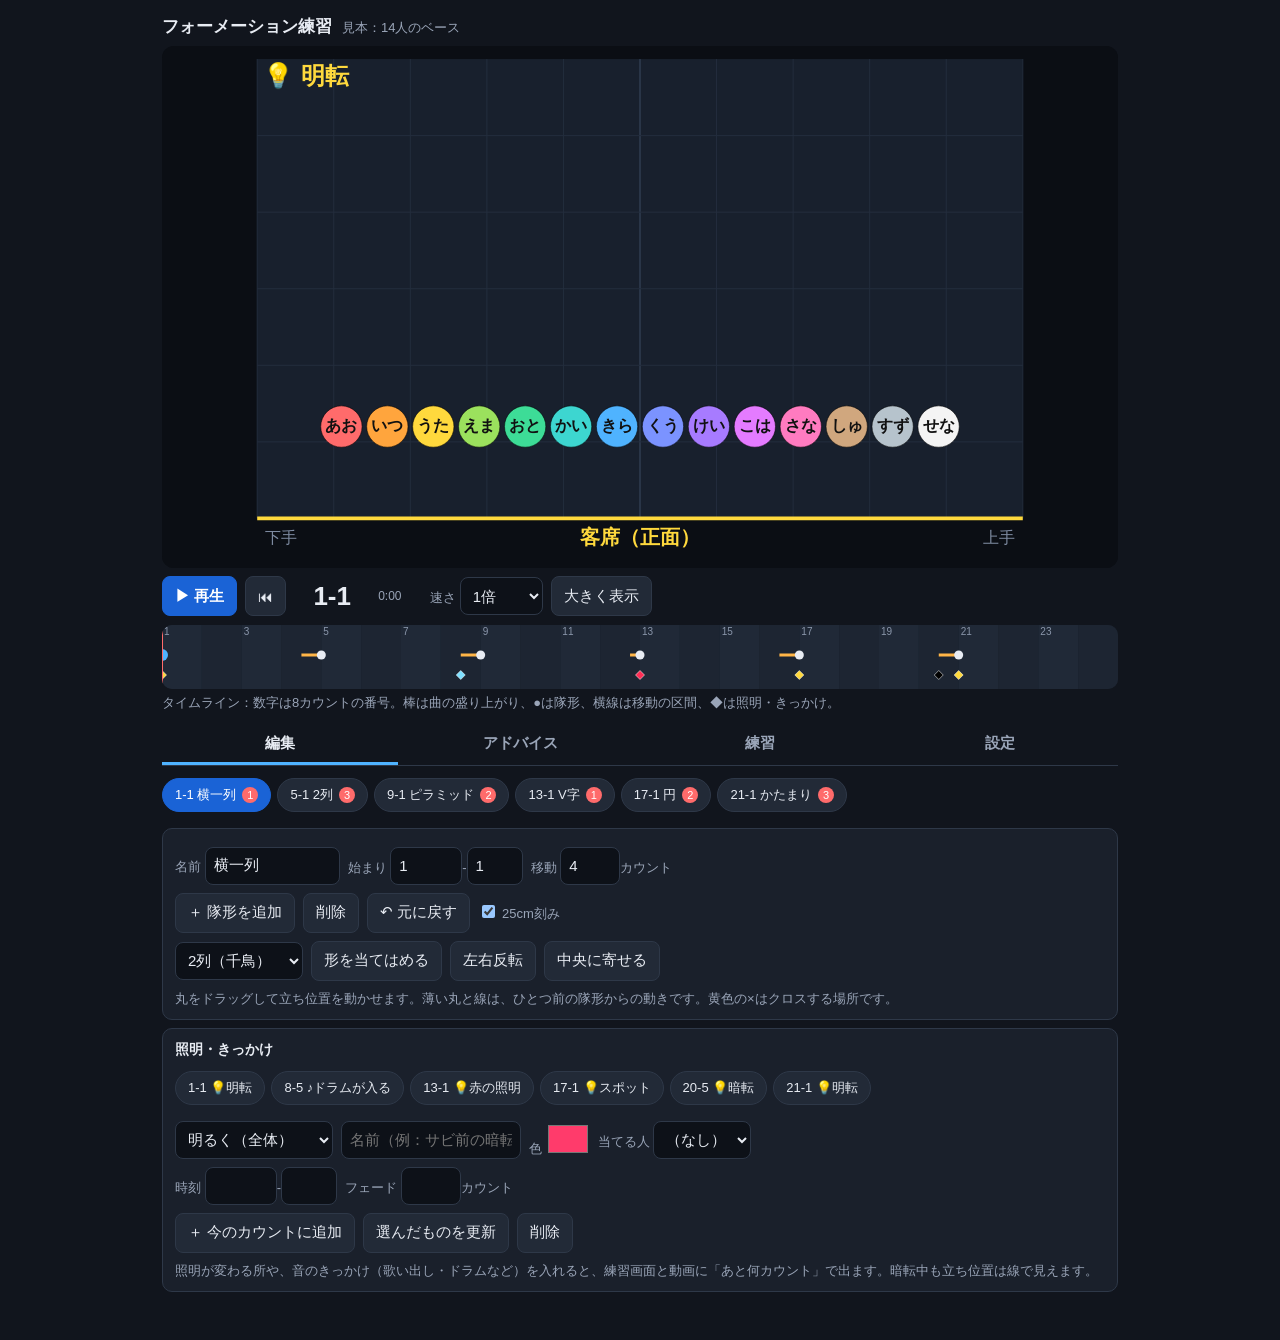
==== index.html @ 8e855a18 "フォーメーション練習アプリを公開用に追加（ホーム画面アプリ対応） Co-Authored-By: Claude Opus 5.5 <noreply@anthropic.com> Claude-Sess" ====
<!DOCTYPE html>
<html lang="ja">
<head>
<meta charset="utf-8">
<meta name="viewport" content="width=device-width, initial-scale=1, viewport-fit=cover">
<meta http-equiv="Content-Security-Policy" content="default-src 'none'; script-src 'self' 'unsafe-inline'; style-src 'unsafe-inline'; img-src 'self' data: blob:; media-src blob:; manifest-src 'self'; worker-src 'self'; connect-src 'self'; base-uri 'none'; form-action 'none'">
<meta name="theme-color" content="#11151d">
<title>フォーメーション練習</title>
<link rel="manifest" href="manifest.webmanifest">
<link rel="apple-touch-icon" href="icon-180.png">
<link rel="icon" href="icon-192.png">
<meta name="apple-mobile-web-app-capable" content="yes">
<meta name="mobile-web-app-capable" content="yes">
<meta name="apple-mobile-web-app-title" content="立ち位置">
<meta name="apple-mobile-web-app-status-bar-style" content="black-translucent">
<style>
:root{
  --bg:#11151d;--panel:#1a202b;--panel2:#222a37;--line:#2e3848;--text:#e8ecf3;--muted:#9aa5b8;
  --accent:#4fb3ff;--accent2:#1a63d6;--red:#ff6b6b;--amber:#ffb547;--green:#3ddc97;
  color-scheme:dark;
}
*{box-sizing:border-box}
html,body{margin:0;background:var(--bg);color:var(--text);font-family:-apple-system,BlinkMacSystemFont,"Hiragino Sans","Yu Gothic",sans-serif;line-height:1.55;-webkit-text-size-adjust:100%}
body{padding-bottom:env(safe-area-inset-bottom)}
main{max-width:980px;margin:0 auto;padding:calc(8px + env(safe-area-inset-top)) max(12px, env(safe-area-inset-right)) 40px max(12px, env(safe-area-inset-left))}
header{display:flex;align-items:baseline;gap:10px;padding:6px 0}
header h1{font-size:17px;margin:0}
header #hdrTitle{color:var(--muted);font-size:13px;overflow:hidden;text-overflow:ellipsis;white-space:nowrap}
button,select,input{font-family:inherit;font-size:15px}
button{background:var(--panel2);color:var(--text);border:1px solid var(--line);border-radius:8px;padding:8px 12px;min-height:40px;cursor:pointer}
button:active{transform:translateY(1px)}
button.primary{background:var(--accent2);border-color:var(--accent2);color:#fff;font-weight:700}
button.small{min-height:32px;padding:4px 10px;font-size:13px}
button:disabled{opacity:.45}
select,input[type=text],input[type=number],textarea{background:#0d1118;color:var(--text);border:1px solid var(--line);border-radius:8px;padding:7px 8px;min-height:38px}
input[type=number]{width:72px}
textarea{width:100%;min-height:90px;font-size:13px}
label{font-size:13px;color:var(--muted)}
#stageWrap{position:relative;background:#0b0e14;border-radius:12px;overflow:hidden;touch-action:none}
#stage{display:block;width:100%}
#meInfo{background:var(--panel);border-top:1px solid var(--line);padding:6px 10px;font-size:14px;display:none}
body.proj #meInfo{position:absolute;left:12px;top:10px;max-width:60vw;background:rgba(10,14,20,.86);border:1px solid var(--line);border-radius:10px;font-size:min(3vh,22px)}
#countBig{position:absolute;right:12px;top:6px;font-size:22px;font-weight:800;font-variant-numeric:tabular-nums;color:#fff;text-shadow:0 1px 4px #000;pointer-events:none}
#projExit{position:absolute;right:10px;bottom:10px;display:none;z-index:3}
#projPlay{position:absolute;left:10px;bottom:10px;display:none;z-index:3}
body.proj main>*:not(#stageWrap){display:none}
body.proj main{max-width:none;padding:0}
body.proj #stageWrap{position:fixed;inset:0;border-radius:0}
body.proj #stage{width:100vw;height:100vh}
body.proj #countBig{font-size:min(12vh,90px);right:3vw;top:1vh}
body.proj #projExit,body.proj #projPlay{display:block}
#transport{display:flex;align-items:center;gap:8px;margin:8px 0;flex-wrap:wrap}
#countDisp{font-size:26px;font-weight:800;min-width:76px;text-align:center;font-variant-numeric:tabular-nums}
#timeDisp{color:var(--muted);font-size:12px;min-width:44px}
#timeline{display:block;width:100%;height:64px;background:var(--panel);border-radius:10px;touch-action:none;cursor:pointer}
nav#tabs{display:flex;gap:4px;margin:12px 0 8px;border-bottom:1px solid var(--line)}
nav#tabs button{border:none;border-bottom:3px solid transparent;border-radius:0;background:none;color:var(--muted);flex:1;font-weight:700}
nav#tabs button.on{color:var(--text);border-bottom-color:var(--accent)}
section.tab{display:none}
section.tab.on{display:block}
.row{display:flex;gap:8px;align-items:center;flex-wrap:wrap;margin:8px 0}
.card{background:var(--panel);border:1px solid var(--line);border-radius:10px;padding:10px 12px;margin:8px 0}
.card h3{margin:0 0 6px;font-size:14px}
.muted{color:var(--muted);font-size:13px}
.chips{display:flex;gap:6px;overflow-x:auto;padding:4px 0 8px;scrollbar-width:thin}
.chip{flex:0 0 auto;background:var(--panel2);border:1px solid var(--line);border-radius:999px;padding:6px 12px;font-size:13px;min-height:34px;white-space:nowrap}
.chip.on{background:var(--accent2);border-color:var(--accent2);color:#fff}
.chip .bad{display:inline-block;min-width:16px;height:16px;line-height:16px;border-radius:8px;background:var(--red);color:#fff;font-size:11px;text-align:center;margin-left:6px;padding:0 4px}
.adv{display:flex;gap:10px;align-items:flex-start;background:var(--panel);border:1px solid var(--line);border-left:4px solid var(--muted);border-radius:8px;padding:8px 10px;margin:6px 0}
.adv.l0{border-left-color:var(--red)}.adv.l1{border-left-color:var(--amber)}.adv.l2{border-left-color:#6b7890}
.adv .tag{font-size:11px;font-weight:700;border-radius:4px;padding:1px 6px;white-space:nowrap}
.adv.l0 .tag{background:var(--red);color:#fff}.adv.l1 .tag{background:var(--amber);color:#1a1200}.adv.l2 .tag{background:#3a4456;color:#dde}
.adv .body{flex:1;font-size:14px}
.adv .where{color:var(--accent);font-size:12px;cursor:pointer;text-decoration:underline}
.summary{display:flex;gap:10px;flex-wrap:wrap;font-size:14px}
.summary b{font-size:18px}
.dlist{display:grid;grid-template-columns:repeat(auto-fill,minmax(150px,1fr));gap:6px}
.drow{display:flex;align-items:center;gap:6px}
.drow .sw{width:18px;height:18px;border-radius:50%;flex:0 0 auto;border:1px solid #0006}
.drow input{flex:1;min-width:0}
#toast{position:fixed;left:50%;bottom:24px;transform:translateX(-50%);background:#000c;color:#fff;padding:10px 16px;border-radius:10px;font-size:14px;opacity:0;transition:opacity .25s;pointer-events:none;z-index:20;max-width:90vw}
#toast.on{opacity:1}
#askBox{position:fixed;left:50%;bottom:24px;transform:translateX(-50%);background:var(--panel2);border:1px solid var(--accent);color:var(--text);padding:12px 14px;border-radius:12px;font-size:14px;z-index:30;width:min(92vw,420px);box-shadow:0 6px 24px #0008}
[hidden]{display:none!important}
details summary{cursor:pointer;color:var(--muted);font-size:13px}
.kv{display:grid;grid-template-columns:auto 1fr;gap:4px 10px;font-size:13px}
</style>
</head>
<body>
<main>
<header><h1>フォーメーション練習</h1><span id="hdrTitle"></span></header>

<div id="stageWrap">
  <canvas id="stage" aria-label="ステージ図"></canvas>
  <div id="countBig"></div>
  <div id="meInfo"></div>
  <button id="projPlay" class="primary">▶</button>
  <button id="projExit">閉じる</button>
</div>

<div id="transport">
  <button id="btnPlay" class="primary" style="min-width:64px">▶ 再生</button>
  <button id="btnBack" title="選んだ隊形の少し前へ">⏮</button>
  <div id="countDisp">1-1</div>
  <div id="timeDisp"></div>
  <label>速さ <select id="rate"><option value="0.5">0.5倍</option><option value="0.75">0.75倍</option><option value="1" selected>1倍</option></select></label>
  <button id="btnProj">大きく表示</button>
</div>
<canvas id="timeline" aria-label="タイムライン"></canvas>
<div class="muted" style="margin-top:4px">タイムライン：数字は8カウントの番号。棒は曲の盛り上がり、●は隊形、横線は移動の区間、◆は照明・きっかけ。</div>

<nav id="tabs">
  <button data-tab="edit" class="on">編集</button>
  <button data-tab="advice">アドバイス</button>
  <button data-tab="practice">練習</button>
  <button data-tab="setup">設定</button>
</nav>

<!-- 編集 -->
<section class="tab on" id="tab-edit">
  <div class="chips" id="keyChips"></div>
  <div class="card">
    <div class="row">
      <label>名前 <input type="text" id="kName" style="width:9em" maxlength="20"></label>
      <label>始まり <input type="number" id="kEight" min="1" step="1">-<input type="number" id="kCount" min="1" max="8" step="1" style="width:56px"></label>
      <label>移動 <input type="number" id="kMove" min="1" max="64" step="1" style="width:60px">カウント</label>
    </div>
    <div class="row">
      <button id="btnAddKey">＋ 隊形を追加</button>
      <button id="btnDelKey">削除</button>
      <button id="btnUndo">↶ 元に戻す</button>
      <label><input type="checkbox" id="snap" checked> 25cm刻み</label>
    </div>
    <div class="row">
      <select id="tplSel"></select>
      <button id="btnTpl">形を当てはめる</button>
      <button id="btnMirror">左右反転</button>
      <button id="btnCenter">中央に寄せる</button>
    </div>
    <div class="muted" id="editHint">丸をドラッグして立ち位置を動かせます。薄い丸と線は、ひとつ前の隊形からの動きです。黄色の×はクロスする場所です。</div>
  </div>
  <div class="card">
    <h3>照明・きっかけ</h3>
    <div class="chips" id="cueChips"></div>
    <div class="row">
      <select id="cKind"></select>
      <input type="text" id="cName" maxlength="20" placeholder="名前（例：サビ前の暗転）" style="width:12em">
      <label>色 <input type="color" id="cColor" value="#ff3b6b" style="width:44px;height:36px;padding:0;border:none;background:none"></label>
      <label>当てる人 <select id="cTarget"></select></label>
    </div>
    <div class="row">
      <label>時刻 <input type="number" id="cEight" min="1" step="1">-<input type="number" id="cCount" min="1" max="8" step="1" style="width:56px"></label>
      <label>フェード <input type="number" id="cFade" min="0" max="32" step="1" style="width:60px">カウント</label>
    </div>
    <div class="row">
      <button id="btnAddCue">＋ 今のカウントに追加</button>
      <button id="btnUpdCue">選んだものを更新</button>
      <button id="btnDelCue">削除</button>
    </div>
    <div class="muted">照明が変わる所や、音のきっかけ（歌い出し・ドラムなど）を入れると、練習画面と動画に「あと何カウント」で出ます。暗転中も立ち位置は線で見えます。</div>
  </div>
</section>

<!-- アドバイス -->
<section class="tab" id="tab-advice">
  <div class="card">
    <div class="summary" id="advSummary"></div>
    <div class="row">
      <button class="primary" id="btnImprove">まとめて改善して完成形へ</button>
      <label><input type="checkbox" id="allowSwap" checked> 立ち位置の入れ替えも許可</label>
    </div>
    <div class="row">
      <label><input type="checkbox" id="compare"> ベース（改善前）を点線で重ねる</label>
      <button class="small" id="btnRestoreBase">ベースに戻す</button>
      <button class="small" id="btnSetBase">今の形をベースにする</button>
      <button class="small" id="btnUndo2">↶ 元に戻す</button>
    </div>
    <div class="row">
      <button class="small" id="btnAiText">AIに相談する文章をコピー</button>
      <span class="muted">Claude や ChatGPT に貼ると、振付の観点の意見をもらえます。</span>
    </div>
  </div>
  <div id="advList"></div>
</section>

<!-- 練習 -->
<section class="tab" id="tab-practice">
  <div class="card">
    <div class="row">
      <label>自分 <select id="meSel"></select></label>
      <label>向き <select id="viewSel"><option value="audience">客席から見る（正面が下）</option><option value="dancer">ダンサー目線（正面が上）</option></select></label>
    </div>
    <div class="row">
      <label><input type="checkbox" id="showNames" checked> 名前を表示</label>
      <label><input type="checkbox" id="showPaths"> 次の位置への矢印（全員）</label>
      <label><input type="checkbox" id="clickOn"> カウント音（1拍ごとにクリック）</label>
    </div>
    <div class="muted">「自分」を選ぶと、自分の丸が大きくなり、次の立ち位置と移動の向きが出ます。プロジェクターに映すときは「大きく表示」を使ってください（スペースキーで再生・停止）。</div>
  </div>
  <div class="card">
    <h3>書き出し</h3>
    <div class="row">
      <button id="btnSheet">全隊形を1枚の画像に</button>
      <button id="btnKeyPng">今の隊形を画像に</button>
      <button id="btnVideo">動画に書き出す</button>
    </div>
    <div class="muted" id="videoNote">動画は最初から最後まで実際の速さで再生しながら作ります。曲を読み込んでいると音も入ります。</div>
  </div>
</section>

<!-- 設定 -->
<section class="tab" id="tab-setup">
  <div class="card">
    <h3>作品</h3>
    <div class="row"><label>作品名 <input type="text" id="title" maxlength="40" style="width:14em"></label></div>
    <div class="row">
      <label>ステージ 横 <input type="number" id="stW" min="3" max="40" step="0.5">m</label>
      <label>奥行 <input type="number" id="stD" min="2" max="30" step="0.5">m</label>
      <label>長さ <input type="number" id="totalEights" min="1" max="400" step="1">×8カウント</label>
    </div>
  </div>
  <div class="card">
    <h3>曲</h3>
    <div class="row"><input type="file" id="audioFile" accept="audio/*,.mp3,.m4a,.wav,.aac"><span class="muted" id="audioName"></span></div>
    <div class="muted">曲はこの端末の中だけで解析します。どこにも送信しません。曲は保存されないので、開き直したら読み込み直してください。</div>
    <div class="row">
      <label>BPM <input type="number" id="bpm" min="40" max="240" step="0.1" style="width:84px"></label>
      <button id="btnTap">タップで測る</button>
      <span class="muted" id="tapInfo"></span>
    </div>
    <div class="row">
      <label>1カウント目の時刻 <input type="number" id="offset" min="0" step="0.01" style="width:84px">秒</label>
      <button class="small" id="offM1">−1拍</button><button class="small" id="offP1">＋1拍</button>
      <button class="small" id="offMs">−0.05秒</button><button class="small" id="offPs">＋0.05秒</button>
    </div>
    <div class="row"><button id="btnNowIsOne">再生中の「今」を 1-1 にする</button></div>
    <div class="muted">自動で測ったBPMや頭の位置は、ずれることがあります。曲を流しながら数字が合っているかを確かめ、上のボタンで直してください。</div>
  </div>
  <div class="card">
    <h3>メンバー（<span id="dCount"></span>人）</h3>
    <div class="dlist" id="dancerList"></div>
    <div class="row"><button class="small" id="btnAddDancer">＋ 1人追加</button><button class="small" id="btnDelDancer">最後の1人を削除</button></div>
  </div>
  <div class="card">
    <h3>保存・読み込み</h3>
    <div class="muted">この端末には自動で保存されます。ほかの人や端末に渡すときは、ファイルに保存して送ってください。</div>
    <div class="row">
      <button id="btnSave">ファイルに保存</button>
      <label class="small" style="display:inline-flex;align-items:center;gap:6px">読み込み <input type="file" id="loadFile" accept=".json,application/json"></label>
    </div>
    <details><summary>文章（JSON）を貼り付けて読み込む</summary>
      <textarea id="pasteJson" placeholder='{"v":1, ...}'></textarea>
      <div class="row"><button class="small" id="btnPasteLoad">読み込む</button></div>
    </details>
    <div class="row"><button class="small" id="btnDemo">見本の作品に戻す（今の内容は消えます）</button></div>
  </div>
</section>
</main>
<div id="toast"></div>
<div id="askBox" hidden></div>
<audio id="audio" preload="auto"></audio>

<script>
'use strict';
/* ===== 基本 ===== */
const $ = s => document.querySelector(s);
const PALETTE = ['#ff6b6b','#ffa53d','#ffd93d','#9be15d','#3ddc97','#3dd6d0','#4fb3ff','#7b93ff','#a77bff','#e47bff','#ff7bc0','#d0a77e','#b6c3cc','#f4f4f4','#ff9e9e','#c4e86b','#7fe0ff','#ffc58a'];
const LS_KEY = 'danceFormation.v1';
const clone = o => JSON.parse(JSON.stringify(o));
const r2 = v => Math.round(v * 100) / 100;
const hyp = Math.hypot;
let S = null;
const ui = { sel: 0, selDancer: -1, me: -1, view: 'audience', compare: false, playing: false, count: 0,
  rate: 1, selCue: null, clockT0: 0, clockC0: 0, showNames: true, showPaths: false, drag: null, recording: false };
let undoStack = [];
let audioReady = false, analysis = null, wakeLock = null;
const audio = $('#audio');

function toast(msg, ms = 2600) {
  const t = $('#toast'); t.textContent = msg; t.classList.add('on');
  clearTimeout(toast._t); toast._t = setTimeout(() => t.classList.remove('on'), ms);
}
function el(tag, props = {}, kids = []) {
  const e = document.createElement(tag);
  for (const [k, v] of Object.entries(props)) {
    if (k === 'class') e.className = v; else if (k === 'text') e.textContent = v;
    else if (k.startsWith('on')) e.addEventListener(k.slice(2), v); else e.setAttribute(k, v);
  }
  for (const c of [].concat(kids)) if (c != null) e.append(c);
  return e;
}
const beatSec = () => 60 / S.bpm;
const cLabel = c => { if (c < 0) return '準備'; const i = Math.floor(c + 1e-6); return `${Math.floor(i / 8) + 1}-${i % 8 + 1}`; };

/* ===== 隊形の形（テンプレート） ===== */
function rowsTpl(counts, W, D, stagger) {
  const maxC = Math.max(...counts);
  const s = Math.min(1.4, (W * 0.84) / Math.max(1, maxC - 1 + (stagger ? 0.5 : 0)));
  const nR = counts.length, ry = nR > 1 ? Math.min(1.3, (D * 0.7) / (nR - 1)) : 0;
  const y0 = D / 2 - ry * (nR - 1) / 2, pts = [];
  counts.forEach((c, r) => {
    const off = stagger ? (r % 2 ? s / 4 : -s / 4) : 0;
    for (let j = 0; j < c; j++) pts.push([(j - (c - 1) / 2) * s + off, y0 + r * ry]);
  });
  return pts;
}
function splitRows(n, k) { // n人をk列に、隣の列と人数が1違いになるように
  const base = Math.floor(n / k), rest = n % k, out = [];
  for (let r = 0; r < k; r++) out.push(base);
  // 余りを交互に配る（千鳥になりやすい）
  for (let i = 0, r = 0; i < rest; i++, r += 2) out[r % k]++;
  return out;
}
const TEMPLATES = {
  '2列（千鳥）': (n, W, D) => { const a = Math.ceil(n / 2); return rowsTpl([a, n - a], W, D, a === n - a); },
  '3列（千鳥）': (n, W, D) => rowsTpl(splitRows(n, 3), W, D, false),
  '4列（千鳥）': (n, W, D) => rowsTpl(splitRows(n, 4), W, D, false),
  'ピラミッド': (n, W, D) => { const rows = []; let k = 2, left = n; while (left > 0) { const c = Math.min(k, left); rows.push(c); left -= c; k++; } return rowsTpl(rows, W, D, false); },
  '逆ピラミッド': (n, W, D) => { const rows = []; let k = 2, left = n; while (left > 0) { const c = Math.min(k, left); rows.push(c); left -= c; k++; } return rowsTpl(rows.reverse(), W, D, false); },
  'V字': (n, W, D) => vTpl(n, W, D, false),
  '逆V字': (n, W, D) => vTpl(n, W, D, true),
  '円': (n, W, D) => { const rx = W * 0.36, ry = D * 0.34, pts = []; for (let i = 0; i < n; i++) { const a = Math.PI / 2 + i * 2 * Math.PI / n; pts.push([rx * Math.cos(a), D / 2 - ry * Math.sin(a)]); } return pts; },
  '斜め': (n, W, D) => { const pts = []; for (let i = 0; i < n; i++) { const t = n > 1 ? i / (n - 1) : .5; pts.push([(-0.42 + 0.84 * t) * W, D * (0.18 + 0.64 * t)]); } return pts; },
  '横一列': (n, W, D) => rowsTpl([n], W, D, false),
};
function vTpl(n, W, D, inv) {
  const pts = [], apexY = inv ? D * 0.82 : D * 0.2, endY = inv ? D * 0.2 : D * 0.82, half = W * 0.42;
  if (n % 2) pts.push([0, apexY]);
  const k = Math.floor(n / 2);
  for (let i = 1; i <= k; i++) { const t = i / k, y = apexY + (endY - apexY) * t; pts.push([-half * t, y], [half * t, y]); }
  return pts;
}

/* ===== 照明 ===== */
const LIGHT_KINDS = { full: '明るく（全体）', color: '色の照明', spot: 'スポット', black: '暗転', memo: '音などのきっかけ' };
function lightTarget(q) {
  if (q.kind === 'color') return { dark: 0.2, tint: q.color, tintA: 0.3, spot: -1 };
  if (q.kind === 'spot') return { dark: 0.8, tint: null, tintA: 0, spot: q.target };
  if (q.kind === 'black') return { dark: 0.94, tint: null, tintA: 0, spot: -1 };
  return { dark: 0, tint: null, tintA: 0, spot: -1 };
}
function lightAt(c) {
  let st = { dark: 0, tint: null, tintA: 0, spot: -1, name: '' };
  for (const q of (S.cues || [])) {
    if (q.kind === 'memo' || q.at > c) continue;
    const t = lightTarget(q), u = q.fade > 0 ? Math.min(1, (c - q.at) / q.fade) : 1;
    const tint = t.tint === st.tint ? { tint: t.tint, tintA: st.tintA + (t.tintA - st.tintA) * u } : (u < 0.5 ? { tint: st.tint, tintA: st.tintA * (1 - 2 * u) } : { tint: t.tint, tintA: t.tintA * (2 * u - 1) });
    st = { dark: st.dark + (t.dark - st.dark) * u, tint: tint.tint, tintA: tint.tintA, spot: u < 0.5 ? st.spot : t.spot, name: q.name };
  }
  return st;
}
function nextCue(c, within = 1e9) { return (S.cues || []).find(q => q.at > c + 1e-6 && q.at - c <= within) || null; }

/* ===== クロス（移動の道が交わる所） ===== */
function segX(p1, p2, p3, p4) {
  const d = (p2[0] - p1[0]) * (p4[1] - p3[1]) - (p2[1] - p1[1]) * (p4[0] - p3[0]);
  if (Math.abs(d) < 1e-9) return null;
  const t = ((p3[0] - p1[0]) * (p4[1] - p3[1]) - (p3[1] - p1[1]) * (p4[0] - p3[0])) / d;
  const s = ((p3[0] - p1[0]) * (p2[1] - p1[1]) - (p3[1] - p1[1]) * (p2[0] - p1[0])) / d;
  if (t <= 0.02 || t >= 0.98 || s <= 0.02 || s >= 0.98) return null;
  return [p1[0] + (p2[0] - p1[0]) * t, p1[1] + (p2[1] - p1[1]) * t];
}
function crossesInto(i) { // 隊形 i-1 → i の移動で起きるクロス
  if (i <= 0 || i >= S.keys.length) return [];
  const a = S.keys[i - 1], k = S.keys[i], ms = Math.max(a.at, k.at - k.move), dur = k.at - ms, out = [];
  for (let x = 0; x < k.pos.length; x++) for (let y = x + 1; y < k.pos.length; y++) {
    const pt = segX(a.pos[x], k.pos[x], a.pos[y], k.pos[y]); if (!pt) continue;
    let bt = 0, bd = 1e9, front = x;
    for (let s = 0; s <= 32; s++) {
      const t = s / 32, u = ease(t);
      const px = [a.pos[x][0] + (k.pos[x][0] - a.pos[x][0]) * u, a.pos[x][1] + (k.pos[x][1] - a.pos[x][1]) * u];
      const py = [a.pos[y][0] + (k.pos[y][0] - a.pos[y][0]) * u, a.pos[y][1] + (k.pos[y][1] - a.pos[y][1]) * u];
      const d = hyp(px[0] - py[0], px[1] - py[1]); if (d < bd) { bd = d; bt = t; front = px[1] <= py[1] ? x : y; }
    }
    out.push({ a: x, b: y, pt, count: ms + bt * dur, front, gap: bd });
  }
  return out.sort((p, q) => p.count - q.count);
}

/* ===== 割り当て（ハンガリー法） ===== */
function hungarian(cost) {
  const n = cost.length, INF = 1e18;
  const u = Array(n + 1).fill(0), v = Array(n + 1).fill(0), p = Array(n + 1).fill(0), way = Array(n + 1).fill(0);
  for (let i = 1; i <= n; i++) {
    p[0] = i; let j0 = 0; const minv = Array(n + 1).fill(INF), used = Array(n + 1).fill(false);
    do {
      used[j0] = true; const i0 = p[j0]; let delta = INF, j1 = 0;
      for (let j = 1; j <= n; j++) if (!used[j]) {
        const cur = cost[i0 - 1][j - 1] - u[i0] - v[j];
        if (cur < minv[j]) { minv[j] = cur; way[j] = j0; }
        if (minv[j] < delta) { delta = minv[j]; j1 = j; }
      }
      for (let j = 0; j <= n; j++) { if (used[j]) { u[p[j]] += delta; v[j] -= delta; } else minv[j] -= delta; }
      j0 = j1;
    } while (p[j0] !== 0);
    do { const j1 = way[j0]; p[j0] = p[j1]; j0 = j1; } while (j0);
  }
  const ans = Array(n); for (let j = 1; j <= n; j++) ans[p[j] - 1] = j - 1; return ans;
}
function assignSpots(from, spots) {
  const cost = from.map(a => spots.map(b => hyp(a[0] - b[0], a[1] - b[1])));
  const ans = hungarian(cost); return from.map((_, i) => [spots[ans[i]][0], spots[ans[i]][1]]);
}
const totalDist = (a, b) => a.reduce((s, p, i) => s + hyp(p[0] - b[i][0], p[1] - b[i][1]), 0);

/* ===== 時間と位置 ===== */
function sortKeys() {
  const id = S.keys[ui.sel] && S.keys[ui.sel].id;
  S.keys.sort((a, b) => a.at - b.at);
  const i = S.keys.findIndex(k => k.id === id); ui.sel = i < 0 ? 0 : i;
}
const ease = u => u * u * (3 - 2 * u);
function positionsAt(keys, c) {
  if (!keys.length) return [];
  if (c <= keys[0].at) return keys[0].pos;
  for (let i = 0; i < keys.length - 1; i++) {
    const a = keys[i], b = keys[i + 1];
    if (c < b.at) {
      const ms = Math.max(a.at, b.at - b.move);
      if (c < ms) return a.pos;
      const u = ease(Math.min(1, (c - ms) / Math.max(1e-6, b.at - ms)));
      return a.pos.map((p, j) => [p[0] + (b.pos[j][0] - p[0]) * u, p[1] + (b.pos[j][1] - p[1]) * u]);
    }
  }
  return keys[keys.length - 1].pos;
}
const keyIndexAt = c => { let k = 0; S.keys.forEach((x, i) => { if (x.at <= c + 1e-6) k = i; }); return k; };

/* ===== 状態・保存 ===== */
let idSeq = 1;
const newId = () => 'k' + Date.now().toString(36) + (idSeq++);
function demoState() {
  const names = ['あおい', 'いつき', 'うた', 'えま', 'おと', 'かい', 'きら', 'くう', 'けい', 'こはる', 'さな', 'しゅん', 'すず', 'せな'];
  const W = 10, D = 6, n = names.length;
  const st = { v: 1, title: '見本：14人のベース', bpm: 120, offset: 0, totalEights: 24, stage: { w: W, d: D },
    dancers: names.map((nm, i) => ({ name: nm, color: PALETTE[i % PALETTE.length] })), keys: [], baseKeys: null, energy: null, cues: [] };
  const cue = (eight, count, kind, name, o = {}) => ({ id: newId(), at: (eight - 1) * 8 + count - 1, kind, name, color: o.color || '#ff3b6b', target: o.target == null ? -1 : o.target, fade: o.fade || 0 });
  st.cues = [cue(1, 1, 'full', '明転'), cue(8, 5, 'memo', 'ドラムが入る'), cue(13, 1, 'color', '赤の照明', { color: '#ff2d55', fade: 2 }),
    cue(17, 1, 'spot', 'スポット', { target: 0, fade: 1 }), cue(20, 5, 'black', '暗転', { fade: 2 }), cue(21, 1, 'full', '明転')];
  // わざと直すところがある「ベース」
  const line = names.map((_, i) => [(i - (n - 1) / 2) * 0.6, 1.2]);                        // 間隔が狭い横一列
  const grid = names.map((_, i) => [((i % 7) - 3) * 1.2, i < 7 ? 2 : 3.2]);                  // 前後が重なる2列
  const pyr = TEMPLATES['ピラミッド'](n, W, D);
  const vv = TEMPLATES['V字'](n, W, D);
  const circ = TEMPLATES['円'](n, W, D);
  const blk = names.map((_, i) => [((i % 5) - 2) * 0.9 + 1.6, 2 + Math.floor(i / 5) * 0.9]); // 上手に寄った小さい塊
  const mk = (name, eight, move, pos) => ({ id: newId(), name, at: (eight - 1) * 8, move, pos: pos.map(p => [r2(p[0]), r2(p[1])]) });
  let prev = line;
  const seq = [['横一列', 1, 4, line], ['2列', 5, 4, grid], ['ピラミッド', 9, 4, pyr], ['V字', 13, 2, vv], ['円', 17, 4, circ], ['かたまり', 21, 4, blk]];
  seq.forEach(([nm, e, m, pos], idx) => {
    const p = idx === 0 || idx === 1 || idx === 5 ? pos : assignSpots(prev, pos);
    st.keys.push(mk(nm, e, m, p)); prev = p;
  });
  return st;
}
function validState(o) {
  if (!o || typeof o !== 'object' || !Array.isArray(o.dancers) || !Array.isArray(o.keys) || !o.keys.length) return null;
  const n = o.dancers.length; if (n < 1 || n > 40) return null;
  const num = (v, d, lo, hi) => (typeof v === 'number' && isFinite(v)) ? Math.min(hi, Math.max(lo, v)) : d;
  const st = { v: 1, title: String(o.title || '無題').slice(0, 40), bpm: num(o.bpm, 120, 40, 240), offset: num(o.offset, 0, 0, 600),
    totalEights: Math.round(num(o.totalEights, 24, 1, 400)), stage: { w: num(o.stage && o.stage.w, 10, 3, 40), d: num(o.stage && o.stage.d, 6, 2, 30) },
    dancers: o.dancers.map((d, i) => ({ name: String((d && d.name) || ('No.' + (i + 1))).slice(0, 16), color: /^#[0-9a-fA-F]{6}$/.test(d && d.color) ? d.color : PALETTE[i % PALETTE.length] })),
    keys: [], baseKeys: null, energy: Array.isArray(o.energy) ? o.energy.map(x => num(x, 0, 0, 1)) : null };
  const fixKeys = ks => ks.filter(k => k && Array.isArray(k.pos) && k.pos.length === n).map((k, i) => ({
    id: newId(), name: String(k.name || ('隊形' + (i + 1))).slice(0, 20), at: Math.max(0, Math.round(num(k.at, i * 32, 0, 4000))),
    move: Math.round(num(k.move, 4, 1, 64)), pos: k.pos.map(p => [num(p && p[0], 0, -50, 50), num(p && p[1], 0, -50, 50)]) }));
  st.keys = fixKeys(o.keys); if (!st.keys.length) return null;
  if (Array.isArray(o.baseKeys)) { const b = fixKeys(o.baseKeys); st.baseKeys = b.length ? b : null; }
  st.keys.sort((a, b) => a.at - b.at);
  st.cues = (Array.isArray(o.cues) ? o.cues : []).filter(q => q && LIGHT_KINDS[q.kind]).slice(0, 300).map(q => ({ id: newId(), at: Math.max(0, Math.round(num(q.at, 0, 0, 4000))), kind: q.kind,
    name: String(q.name || LIGHT_KINDS[q.kind]).slice(0, 20), color: /^#[0-9a-fA-F]{6}$/.test(q.color) ? q.color : '#ff3b6b',
    target: Number.isInteger(q.target) && q.target >= 0 && q.target < n ? q.target : -1, fade: Math.round(num(q.fade, 0, 0, 32)) })).sort((a, b) => a.at - b.at);
  return st;
}
let saveT = 0;
function save() {
  clearTimeout(saveT);
  saveT = setTimeout(() => { try { localStorage.setItem(LS_KEY, JSON.stringify(S)); } catch (e) { /* 保存できない環境でも動かす */ } }, 300);
}
function load() {
  try { const t = localStorage.getItem(LS_KEY); if (t) { const s = validState(JSON.parse(t)); if (s) return s; } } catch (e) { }
  return demoState();
}
function pushUndo() { undoStack.push(JSON.stringify({ keys: S.keys, baseKeys: S.baseKeys, dancers: S.dancers, cues: S.cues })); if (undoStack.length > 60) undoStack.shift(); }
function undo() {
  const t = undoStack.pop(); if (!t) { toast('戻せる操作はありません'); return; }
  const o = JSON.parse(t); S.keys = o.keys; S.baseKeys = o.baseKeys; S.dancers = o.dancers; S.cues = o.cues || [];
  ui.sel = Math.min(ui.sel, S.keys.length - 1); changed(true); toast('1つ前に戻しました');
}
function changed(all) { sortKeys(); save(); if (all) refreshAll(); else { renderKeyChips(); renderAdvice(); } requestRender(); }

/* ===== アドバイス（ルールで判定） ===== */
const TH = { space: 0.8, hideDx: 0.45, hideDy: 0.3, hideFar: 1.5, speed: 1.5, comfy: 1.2, crash: 0.42, margin: 0.25 };
function hiddenOf(pos) {
  const hid = new Set(), pairs = [];
  for (let i = 0; i < pos.length; i++) for (let j = 0; j < pos.length; j++) {
    if (i === j) continue;
    const dyy = pos[j][1] - pos[i][1];
    if (dyy > TH.hideDy && dyy <= TH.hideFar && Math.abs(pos[i][0] - pos[j][0]) < TH.hideDx && !hid.has(j)) { hid.add(j); pairs.push([i, j]); }
  }
  return pairs; // [前の人, 隠れる人]
}
function tightPairs(pos) {
  const out = [];
  for (let i = 0; i < pos.length; i++) for (let j = i + 1; j < pos.length; j++) if (hyp(pos[i][0] - pos[j][0], pos[i][1] - pos[j][1]) < TH.space) out.push([i, j]);
  return out;
}
function outOf(pos) { const W = S.stage.w, D = S.stage.d; return pos.map((p, i) => (Math.abs(p[0]) > W / 2 - 0.15 || p[1] < 0.15 || p[1] > D - 0.15) ? i : -1).filter(i => i >= 0); }
const spreadOf = pos => { const cx = pos.reduce((s, p) => s + p[0], 0) / pos.length, cy = pos.reduce((s, p) => s + p[1], 0) / pos.length; return Math.sqrt(pos.reduce((s, p) => s + (p[0] - cx) ** 2 + (p[1] - cy) ** 2, 0) / pos.length); };
function minPathGap(a, b) {
  let best = 1e9, pair = null, at = 0;
  for (let s = 0; s <= 24; s++) {
    const u = s / 24;
    const p = a.map((q, j) => [q[0] + (b[j][0] - q[0]) * u, q[1] + (b[j][1] - q[1]) * u]);
    for (let i = 0; i < p.length; i++) for (let j = i + 1; j < p.length; j++) {
      const d = hyp(p[i][0] - p[j][0], p[i][1] - p[j][1]);
      if (d < best) { best = d; pair = [i, j]; at = u; }
    }
  }
  return { d: best, pair, u: at };
}
function keyEnergy(i) {
  if (!S.energy || !S.energy.length) return null;
  const a = S.keys[i].at, b = i + 1 < S.keys.length ? S.keys[i + 1].at : S.totalEights * 8;
  const e0 = Math.floor(a / 8), e1 = Math.max(e0 + 1, Math.ceil(b / 8));
  const xs = S.energy.slice(e0, e1); return xs.length ? xs.reduce((s, x) => s + x, 0) / xs.length : null;
}
const nm = i => S.dancers[i] ? S.dancers[i].name : '?';
const names = arr => { const u = [...new Set(arr)]; return u.slice(0, 4).map(nm).join('・') + (u.length > 4 ? ` ほか${u.length - 4}人` : ''); };

/* 直し方 */
function clampPos(pos) { const W = S.stage.w, D = S.stage.d, m = 0.3; return pos.map(p => [r2(Math.min(W / 2 - m, Math.max(-W / 2 + m, p[0]))), r2(Math.min(D - m, Math.max(m, p[1])))]); }
function relax(pos0) {
  const W = S.stage.w, D = S.stage.d, m = 0.3, DMIN = 0.95, OCC = 0.58, n = pos0.length;
  const p = clampPos(pos0).map(a => [a[0], a[1]]), anchor = p.map(a => [a[0], a[1]]);
  for (let it = 0; it < 500; it++) {
    const g = p.map(() => [0, 0]);
    for (let i = 0; i < n; i++) { g[i][0] += 0.04 * (anchor[i][0] - p[i][0]); g[i][1] += 0.04 * (anchor[i][1] - p[i][1]); }
    for (let i = 0; i < n; i++) for (let j = i + 1; j < n; j++) {
      const dx = p[j][0] - p[i][0], dy = p[j][1] - p[i][1], d = hyp(dx, dy);
      if (d < DMIN) {
        let ux, uy; if (d < 1e-6) { ux = (i + j) % 2 ? 1 : -1; uy = 0; } else { ux = dx / d; uy = dy / d; }
        const f = (DMIN - d) * 0.5; g[i][0] -= ux * f; g[i][1] -= uy * f; g[j][0] += ux * f; g[j][1] += uy * f;
      }
      if (Math.abs(dy) > TH.hideDy - 0.05 && Math.abs(dy) < TH.hideFar + 0.1 && Math.abs(dx) < OCC) {
        const sx = Math.abs(dx) < 1e-6 ? ((i + j) % 2 ? 1 : -1) : Math.sign(dx), f = (OCC - Math.abs(dx)) * 0.5;
        g[i][0] -= sx * f; g[j][0] += sx * f;
      }
    }
    for (let i = 0; i < n; i++) {
      p[i][0] = Math.min(W / 2 - m, Math.max(-W / 2 + m, p[i][0] + g[i][0] * 0.6));
      p[i][1] = Math.min(D - m, Math.max(m, p[i][1] + g[i][1] * 0.6));
    }
  }
  return p.map(a => [r2(a[0]), r2(a[1])]);
}
function groupRows(pos) {
  const idx = pos.map((_, i) => i).sort((a, b) => pos[a][1] - pos[b][1]), rows = [];
  idx.forEach(i => { const r = rows[rows.length - 1]; if (r && pos[i][1] - pos[r[0]][1] < TH.hideDy) r.push(i); else rows.push([i]); });
  return rows;
}
function zigzag(pos) { // 1列に入りきらない列を互い違いにする
  const W = S.stage.w, D = S.stage.d, p = pos.map(a => [a[0], a[1]]);
  groupRows(p).forEach(r => {
    if (r.length < 3 || (r.length - 1) * 0.95 <= W - 0.6) return;
    const s = r.slice().sort((a, b) => p[a][0] - p[b][0]), span = W - 0.8;
    const y0 = Math.min(D - 0.75, Math.max(0.75, p[r[0]][1]));
    s.forEach((i, k) => { p[i][0] = -span / 2 + span * k / (s.length - 1); p[i][1] = y0 + (k % 2 ? 0.45 : -0.45); });
  });
  return p;
}
function staggerRows(pos) { // 後ろの列を横にずらして、すぐ前の人と重ならないようにする
  const W = S.stage.w, p = pos.map(a => [a[0], a[1]]), rows = groupRows(p);
  for (let r = 1; r < rows.length; r++) {
    const front = rows.slice(0, r).flat();
    let best = 0, bs = 1e9;
    for (let d = -0.8; d <= 0.801; d += 0.05) {
      let sc = Math.abs(d);
      for (const i of rows[r]) {
        const x = p[i][0] + d; if (Math.abs(x) > W / 2 - 0.3) sc += 100;
        for (const j of front) { const dy = p[i][1] - p[j][1]; if (dy > TH.hideDy && dy <= TH.hideFar && Math.abs(x - p[j][0]) < 0.6) sc += 10; }
      }
      if (sc < bs) { bs = sc; best = d; }
    }
    rows[r].forEach(i => { p[i][0] += best; });
  }
  return p;
}
const fixFormation = pos => relax(staggerRows(zigzag(pos)));
function spreadOut(pos) {
  const W = S.stage.w, D = S.stage.d, cy = D / 2;
  const cx = pos.reduce((s, p) => s + p[0], 0) / pos.length;
  const mx = Math.max(...pos.map(p => Math.abs(p[0] - cx)), 0.1), my = Math.max(...pos.map(p => Math.abs(p[1] - cy)), 0.1);
  const f = Math.max(1, Math.min(1.5, (W / 2 - 0.5) / mx, (D / 2 - 0.5) / my));
  return clampPos(pos.map(p => [(p[0] - cx) * f, cy + (p[1] - cy) * f]));
}
const centerPos = pos => { const cx = pos.reduce((s, p) => s + p[0], 0) / pos.length; return clampPos(pos.map(p => [p[0] - cx, p[1]])); };
function optimalNext(prev, next) { const cost = prev.map(a => next.map(b => hyp(a[0] - b[0], a[1] - b[1]))); const ans = hungarian(cost); return prev.map((_, i) => [next[ans[i]][0], next[ans[i]][1]]); }
function neededMove(prev, next) { const maxD = Math.max(...prev.map((p, j) => hyp(p[0] - next[j][0], p[1] - next[j][1]))); return Math.max(1, Math.ceil(maxD / TH.comfy / beatSec())); }

function analyze() {
  const out = [], K = S.keys, W = S.stage.w;
  const add = (lv, key, msg, fixLabel, fix) => out.push({ lv, key, msg, fixLabel, fix });
  const energies = K.map((_, i) => keyEnergy(i)), spreads = K.map(k => spreadOf(k.pos));
  const eSorted = energies.filter(e => e != null).sort((a, b) => a - b);
  const eHigh = eSorted.length ? eSorted[Math.floor(eSorted.length * 0.7)] : null;
  const sMed = [...spreads].sort((a, b) => a - b)[Math.floor(spreads.length / 2)];
  K.forEach((k, i) => {
    const o = outOf(k.pos);
    if (o.length) add(0, i, `${names(o)} がステージの端からはみ出しています。`, '内側に入れる', () => { k.pos = clampPos(k.pos); });
    const hid = hiddenOf(k.pos);
    if (hid.length) add(0, i, `${names(hid.map(h => h[1]))} がすぐ前の人の真後ろにいて、客席から見えません。前の列と半人分ずらす（千鳥にする）と全員が見えます。`, '千鳥にずらす', () => { k.pos = fixFormation(k.pos); });
    const tp = tightPairs(k.pos);
    if (tp.length) add(0, i, `${tp.length}組の間隔が${TH.space * 100}cmより狭く、腕を広げるとぶつかります（例：${nm(tp[0][0])}と${nm(tp[0][1])}）。`, '間隔を広げる', () => { k.pos = fixFormation(k.pos); });
    const cx = k.pos.reduce((s, p) => s + p[0], 0) / k.pos.length;
    if (Math.abs(cx) > W * 0.12) add(1, i, `全体が${cx > 0 ? '上手（客席から見て右）' : '下手（客席から見て左）'}に${Math.abs(cx).toFixed(1)}m寄っています。意図した演出でなければ中央に寄せると見栄えが安定します。`, '中央に寄せる', () => { k.pos = centerPos(k.pos); });
    if (eHigh != null && energies[i] != null && energies[i] >= eHigh && spreads[i] < sMed * 0.95)
      add(1, i, `曲が盛り上がる所なのに、隊形がこぢんまりしています。ステージを広く使うと迫力が出ます。`, 'ステージ全体に広げる', () => { k.pos = fixFormation(spreadOut(k.pos)); });
    if (i > 0) {
      const p = K[i - 1], gap = k.at - p.at, nd = neededMove(p.pos, k.pos);
      if (k.move > gap) add(0, i, `移動が${k.move}カウントですが、前の隊形からここまで${gap}カウントしかありません。`, `移動を${gap}カウントにする`, () => { k.move = gap; });
      const dists = p.pos.map((q, j) => hyp(q[0] - k.pos[j][0], q[1] - k.pos[j][1]));
      const maxD = Math.max(...dists), who = dists.indexOf(maxD), v = maxD / (Math.min(k.move, gap) * beatSec());
      if (v > TH.speed) {
        const can = Math.min(gap, nd);
        add(0, i, `${nm(who)} は${Math.min(k.move, gap)}カウントで${maxD.toFixed(1)}m動く必要があり、走らないと間に合いません（秒速${v.toFixed(1)}m）。` + (nd <= gap ? `移動を${nd}カウントにすると歩く速さで間に合います。` : '移動を長くしても足りないので、入れ替えで距離を短くするのがおすすめです。'),
          can > k.move ? `移動を${can}カウントにする` : null, can > k.move ? () => { k.move = can; } : null);
      }
      const opt = optimalNext(p.pos, k.pos), cur = totalDist(p.pos, k.pos), best = totalDist(p.pos, opt);
      const g = minPathGap(p.pos, k.pos);
      if (g.d < TH.crash) {
        const g2 = minPathGap(p.pos, opt);
        const c = Math.round(k.at - k.move * (1 - g.u));
        add(0, i, `移動の途中（${cLabel(c)}ごろ）で ${nm(g.pair[0])} と ${nm(g.pair[1])} がぶつかります。` + (g2.d >= TH.crash ? '行き先を入れ替えると、ぶつからずに済みます。' : '通る道を前後にずらすか、移動のタイミングを1カウントずらしてください。'),
          g2.d >= TH.crash ? '行き先を入れ替える' : null, g2.d >= TH.crash ? () => { k.pos = opt; } : null);
      } else if (cur - best > Math.max(2, cur * 0.15)) {
        add(1, i, `行き先を入れ替えると、全員の移動の合計が${cur.toFixed(1)}m → ${best.toFixed(1)}mに減ります（センターや見せ場の人が変わることがあります）。`, '行き先を入れ替える', () => { k.pos = opt; });
      }
      const crs = crossesInto(i).filter(x => x.gap >= TH.crash);
      if (crs.length) add(2, i, `この移動で${crs.length}組がクロスします（練習で合わせる所）：` + crs.slice(0, 4).map(x => `${nm(x.a)}×${nm(x.b)}（${cLabel(x.count)}ごろ、${nm(x.front)}が前）`).join('、') + (crs.length > 4 ? ` ほか${crs.length - 4}組` : '') + '。');
      const md = cur / k.pos.length;
      if (md < 0.3 && gap >= 16) add(2, i, `前の隊形（${p.name}）とほとんど同じ形です。見ている人には変化が伝わりにくいので、形を変えるか、レベル（高さ）や向きで変化を付けると良くなります。`);
    }
    const next = K[i + 1], hold = (next ? next.at - next.move : S.totalEights * 8) - k.at;
    if (hold >= 40) add(2, i, `この隊形のまま${(hold / 8).toFixed(0)}×8カウント止まっています。途中で列の入れ替えや前後の動きを入れると飽きさせません。`);
  });
  if (K.length >= 4) {
    const cnt = {};
    K.forEach(k => { let b = -1, bv = 1e9; k.pos.forEach((p, j) => { const v = Math.abs(p[0]) + 0.5 * p[1]; if (v < bv) { bv = v; b = j; } }); cnt[b] = (cnt[b] || 0) + 1; });
    for (const [j, c] of Object.entries(cnt)) if (c / K.length >= 0.6) add(2, -1, `センター（前の真ん中）がほとんど ${nm(+j)} です（${K.length}回中${c}回）。サビごとにセンターを替えると全員が目立ちます。`);
  }
  const last = K[K.length - 1];
  if (last.at < S.totalEights * 8 - 48) add(2, -1, `曲の最後の${((S.totalEights * 8 - last.at) / 8).toFixed(0)}×8カウントに新しい隊形がありません。終わりの決めポーズの隊形を入れると締まります。`);
  if (!S.energy) add(2, -1, '曲を読み込むと、盛り上がる所に合わせた広がりのアドバイスも出せます（設定タブ）。');
  return out.sort((a, b) => a.lv - b.lv || a.key - b.key);
}

function autoImprove() {
  const before = analyze(); const nb = before.filter(a => a.lv === 0).length, ns = before.filter(a => a.lv === 1).length;
  pushUndo(); if (!S.baseKeys) S.baseKeys = clone(S.keys);
  const allowSwap = $('#allowSwap').checked;
  const energies = S.keys.map((_, i) => keyEnergy(i)), eS = energies.filter(e => e != null).sort((a, b) => a - b);
  const eHigh = eS.length ? eS[Math.floor(eS.length * 0.7)] : null, sMed = [...S.keys.map(k => spreadOf(k.pos))].sort((a, b) => a - b)[Math.floor(S.keys.length / 2)];
  S.keys.forEach((k, i) => {
    k.pos = clampPos(k.pos);
    const cx = k.pos.reduce((s, p) => s + p[0], 0) / k.pos.length; if (Math.abs(cx) > S.stage.w * 0.12) k.pos = centerPos(k.pos);
    if (eHigh != null && energies[i] != null && energies[i] >= eHigh && spreadOf(k.pos) < sMed * 0.95) k.pos = spreadOut(k.pos);
    k.pos = fixFormation(k.pos);
  });
  for (let i = 1; i < S.keys.length; i++) {
    const p = S.keys[i - 1], k = S.keys[i], gap = k.at - p.at;
    if (allowSwap) {
      const opt = optimalNext(p.pos, k.pos), cur = totalDist(p.pos, k.pos), best = totalDist(p.pos, opt);
      const crash = minPathGap(p.pos, k.pos).d < TH.crash, crash2 = minPathGap(p.pos, opt).d < TH.crash;
      if ((crash && !crash2) || cur - best > Math.max(2, cur * 0.15)) k.pos = opt;
    }
    if (k.move > gap) k.move = gap;
    const v = Math.max(...p.pos.map((q, j) => hyp(q[0] - k.pos[j][0], q[1] - k.pos[j][1]))) / (k.move * beatSec());
    if (v > TH.speed) k.move = Math.min(gap, Math.max(k.move, neededMove(p.pos, k.pos)));
  }
  changed(true);
  const after = analyze(); const na = after.filter(a => a.lv === 0).length, sa = after.filter(a => a.lv === 1).length;
  toast(`要修正 ${nb}→${na}件、提案 ${ns}→${sa}件になりました。気に入らなければ「元に戻す」で戻せます。`, 4200);
}

/* ===== 描画 ===== */
const cv = $('#stage'), ctx = cv.getContext('2d');
let needRender = true;
const requestRender = () => { needRender = true; };
function stageLayout(w, h, view) {
  const W = S.stage.w, D = S.stage.d, padX = Math.max(10, w * 0.03), padT = Math.max(8, h * 0.025), lab = Math.max(20, h * 0.07);
  const sc = Math.min((w - 2 * padX) / W, (h - 2 * padT - lab) / D), sw = W * sc, sd = D * sc;
  const ox = (w - sw) / 2, oy = view === 'audience' ? padT + (h - 2 * padT - lab - sd) / 2 : padT + lab + (h - 2 * padT - lab - sd) / 2;
  const map = view === 'audience' ? (x, y) => [ox + (x + W / 2) * sc, oy + (D - y) * sc] : (x, y) => [ox + (W / 2 - x) * sc, oy + y * sc];
  const inv = view === 'audience' ? (sx, sy) => [(sx - ox) / sc - W / 2, D - (sy - oy) / sc] : (sx, sy) => [W / 2 - (sx - ox) / sc, (sy - oy) / sc];
  return { sc, ox, oy, sw, sd, map, inv, lab };
}
function drawStage(c, w, h, count, o) {
  const L = stageLayout(w, h, o.view), W = S.stage.w, D = S.stage.d, { map, sc } = L;
  c.fillStyle = '#0b0e14'; c.fillRect(0, 0, w, h);
  c.fillStyle = '#18202d'; c.fillRect(L.ox, L.oy, L.sw, L.sd);
  c.lineWidth = 1;
  for (let x = Math.ceil(-W / 2); x <= W / 2; x++) { const [a, b] = map(x, 0), [, d] = map(x, D); c.strokeStyle = x === 0 ? '#3a4a63' : '#232d3d'; c.beginPath(); c.moveTo(a, b); c.lineTo(a, d); c.stroke(); }
  for (let y = 1; y < D; y++) { const [a, b] = map(-W / 2, y), [e] = map(W / 2, y); c.strokeStyle = '#232d3d'; c.beginPath(); c.moveTo(a, b); c.lineTo(e, b); c.stroke(); }
  // 客席側の線と文字
  const [fx1, fy] = map(-W / 2, 0), [fx2] = map(W / 2, 0);
  c.strokeStyle = '#ffd93d'; c.lineWidth = Math.max(2, sc * 0.05); c.beginPath(); c.moveTo(fx1, fy); c.lineTo(fx2, fy); c.stroke();
  const fs = Math.max(11, Math.min(L.lab * 0.55, 22));
  c.font = `700 ${fs}px sans-serif`; c.fillStyle = '#ffd93d'; c.textAlign = 'center'; c.textBaseline = 'middle';
  c.fillText('客席（正面）', w / 2, o.view === 'audience' ? fy + L.lab * 0.55 : fy - L.lab * 0.55);
  c.font = `${fs * 0.8}px sans-serif`; c.fillStyle = '#7d8aa0';
  const [kx] = map(W / 2 - 0.1, 0), [sx] = map(-W / 2 + 0.1, 0);
  const ly = o.view === 'audience' ? fy + L.lab * 0.55 : fy - L.lab * 0.55;
  c.textAlign = kx > sx ? 'right' : 'left'; c.fillText('上手', kx, ly);
  c.textAlign = kx > sx ? 'left' : 'right'; c.fillText('下手', sx, ly);
  const pos = positionsAt(S.keys, count), R = Math.max(8, 0.27 * sc), n = pos.length;
  // ベースの比較
  if (o.compare && S.baseKeys) {
    const bp = positionsAt(S.baseKeys, count);
    c.setLineDash([4, 4]); c.lineWidth = 1.5;
    bp.forEach((p, i) => { const [x, y] = map(p[0], p[1]); c.strokeStyle = S.dancers[i].color; c.beginPath(); c.arc(x, y, R * 0.9, 0, 7); c.stroke(); });
    c.setLineDash([]);
  }
  // 編集中：前の隊形から
  if (o.ghostPrev) {
    const prev = S.keys[o.ghostPrev - 1];
    c.lineWidth = 1.5;
    prev.pos.forEach((p, i) => {
      const [x, y] = map(p[0], p[1]), [x2, y2] = map(pos[i][0], pos[i][1]);
      c.globalAlpha = 0.3; c.fillStyle = S.dancers[i].color; c.beginPath(); c.arc(x, y, R * 0.6, 0, 7); c.fill();
      c.globalAlpha = 0.45; c.strokeStyle = S.dancers[i].color; c.beginPath(); c.moveTo(x, y); c.lineTo(x2, y2); c.stroke();
    });
    c.globalAlpha = 1;
  }
  // 次の位置への矢印
  const ki = keyIndexAt(count), nextK = S.keys[ki + 1];
  const arrowsFor = [];
  if (nextK && o.showPaths) for (let i = 0; i < n; i++) arrowsFor.push(i);
  if (nextK && o.me >= 0 && !arrowsFor.includes(o.me)) arrowsFor.push(o.me);
  arrowsFor.forEach(i => {
    const [x, y] = map(pos[i][0], pos[i][1]), [x2, y2] = map(nextK.pos[i][0], nextK.pos[i][1]);
    if (hyp(x2 - x, y2 - y) < R * 0.8) return;
    const isMe = i === o.me; c.strokeStyle = S.dancers[i].color; c.globalAlpha = isMe ? 0.95 : 0.4; c.lineWidth = isMe ? 3 : 1.5;
    c.setLineDash(isMe ? [] : [5, 4]); c.beginPath(); c.moveTo(x, y); c.lineTo(x2, y2); c.stroke(); c.setLineDash([]);
    const a = Math.atan2(y2 - y, x2 - x), hs = isMe ? 12 : 7;
    c.beginPath(); c.moveTo(x2, y2); c.lineTo(x2 - hs * Math.cos(a - 0.45), y2 - hs * Math.sin(a - 0.45)); c.lineTo(x2 - hs * Math.cos(a + 0.45), y2 - hs * Math.sin(a + 0.45)); c.closePath(); c.fillStyle = S.dancers[i].color; c.fill();
    if (isMe) { c.globalAlpha = 0.5; c.beginPath(); c.arc(x2, y2, R * 1.05, 0, 7); c.setLineDash([3, 3]); c.stroke(); c.setLineDash([]); }
    c.globalAlpha = 1;
  });
  // クロスの場所
  const xi = o.ghostPrev ? o.ghostPrev : (nextK && count >= Math.max(S.keys[ki].at, nextK.at - nextK.move) - 8 ? ki + 1 : 0);
  if (xi) crossesInto(xi).forEach(cr => {
    const mine = o.me >= 0 && (cr.a === o.me || cr.b === o.me);
    if (o.me >= 0 && !mine && !o.ghostPrev) return;
    const [x, y] = map(cr.pt[0], cr.pt[1]), z = mine ? 9 : 6;
    c.strokeStyle = '#ffd93d'; c.lineWidth = mine ? 3 : 2; c.globalAlpha = mine ? 1 : 0.8;
    c.beginPath(); c.moveTo(x - z, y - z); c.lineTo(x + z, y + z); c.moveTo(x + z, y - z); c.lineTo(x - z, y + z); c.stroke(); c.globalAlpha = 1;
  });
  // ダンサー
  const order = [...Array(n).keys()].sort((a, b) => (a === o.me) - (b === o.me));
  order.forEach(i => {
    const [x, y] = map(pos[i][0], pos[i][1]), d = S.dancers[i], isMe = i === o.me, rr = isMe ? R * 1.35 : R;
    c.globalAlpha = o.me >= 0 && !isMe ? 0.55 : 1;
    c.fillStyle = d.color; c.beginPath(); c.arc(x, y, rr, 0, 7); c.fill();
    c.lineWidth = isMe || i === o.selDancer ? 3 : 1; c.strokeStyle = isMe || i === o.selDancer ? '#fff' : '#0008'; c.stroke();
    if (o.names) {
      c.fillStyle = '#111'; c.font = `700 ${Math.max(9, rr * 0.78)}px sans-serif`; c.textAlign = 'center'; c.textBaseline = 'middle';
      c.fillText(d.name.slice(0, 2), x, y + 0.5);
    }
    c.globalAlpha = 1;
  });
  // 照明
  if (o.lights !== false) {
    const Lt = lightAt(count);
    if (Lt.tint && Lt.tintA > 0.01) { c.globalAlpha = Lt.tintA; c.fillStyle = Lt.tint; c.fillRect(L.ox, L.oy, L.sw, L.sd); c.globalAlpha = 1; }
    if (Lt.dark > 0.01) {
      c.fillStyle = `rgba(0,0,0,${Lt.dark})`; c.beginPath(); c.rect(L.ox, L.oy, L.sw, L.sd);
      if (Lt.spot >= 0 && pos[Lt.spot]) { const [x, y] = map(pos[Lt.spot][0], pos[Lt.spot][1]), sr = R * 2.6; c.moveTo(x + sr, y); c.arc(x, y, sr, 0, Math.PI * 2, true); }
      c.fill('evenodd');
      if (Lt.dark > 0.5) pos.forEach((p, i) => { // 暗転中も立ち位置は線で見せる
        if (i === Lt.spot) return; const [x, y] = map(p[0], p[1]);
        c.globalAlpha = i === o.me ? 0.95 : 0.5; c.strokeStyle = S.dancers[i].color; c.lineWidth = i === o.me ? 3 : 1.5; c.beginPath(); c.arc(x, y, i === o.me ? R * 1.35 : R, 0, 7); c.stroke();
      });
      c.globalAlpha = 1;
    }
    const fs2 = Math.max(11, Math.min(sc * 0.32, 26));
    c.font = `700 ${fs2}px sans-serif`; c.textBaseline = 'top'; c.textAlign = 'left';
    if (Lt.name) { c.fillStyle = '#ffd93d'; c.fillText('💡 ' + Lt.name, L.ox + 6, L.oy + 6); }
    const nq = nextCue(count, 8);
    if (nq && count >= 0) {
      const left = Math.ceil(nq.at - count - 1e-6); c.textAlign = 'center'; c.fillStyle = nq.kind === 'memo' ? '#7fe0ff' : '#ffb547';
      c.font = `800 ${fs2 * 1.15}px sans-serif`; c.fillText(`あと${left}：${nq.name}`, L.ox + L.sw / 2, L.oy + 6);
    }
  }
  return L;
}
function fitCanvas() {
  const wrap = $('#stageWrap'), dpr = window.devicePixelRatio || 1;
  let w, h;
  if (document.body.classList.contains('proj')) { w = window.innerWidth; h = window.innerHeight; }
  else { w = wrap.clientWidth; const aspect = (S.stage.d + 1.3) / (S.stage.w + 0.6); h = Math.round(Math.min(w * aspect, window.innerHeight * 0.58)); }
  cv.style.height = h + 'px';
  if (cv.width !== Math.round(w * dpr) || cv.height !== Math.round(h * dpr)) { cv.width = Math.round(w * dpr); cv.height = Math.round(h * dpr); }
  requestRender();
}
let lastLayout = null;
function render() {
  const dpr = window.devicePixelRatio || 1, w = cv.width / dpr, h = cv.height / dpr;
  ctx.setTransform(dpr, 0, 0, dpr, 0, 0);
  const editing = isEditable(), k = S.keys[ui.sel];
  lastLayout = drawStage(ctx, w, h, ui.count, {
    view: ui.view, me: ui.me, compare: ui.compare, names: ui.showNames, showPaths: ui.showPaths && !editing,
    ghostPrev: editing && ui.sel > 0 ? ui.sel : 0, selDancer: editing ? ui.selDancer : -1,
  });
  $('#countDisp').textContent = cLabel(ui.count);
  $('#countBig').textContent = document.body.classList.contains('proj') ? cLabel(ui.count) : '';
  const t = S.offset + ui.count * beatSec(); $('#timeDisp').textContent = t >= 0 ? `${Math.floor(t / 60)}:${String(Math.floor(t % 60)).padStart(2, '0')}` : '';
  renderMeInfo(); renderTimeline();
  $('#btnPlay').textContent = ui.playing ? '⏸ 停止' : '▶ 再生'; $('#projPlay').textContent = ui.playing ? '⏸' : '▶';
}
function renderMeInfo() {
  const box = $('#meInfo');
  if (ui.me < 0) { box.style.display = 'none'; return; }
  const i = keyIndexAt(ui.count), nk = S.keys[i + 1], pos = positionsAt(S.keys, ui.count)[ui.me];
  box.style.display = 'block'; box.textContent = '';
  const nameEl = el('b', { text: S.dancers[ui.me].name, style: `color:${S.dancers[ui.me].color}` });
  if (!nk) { box.append(nameEl, ` ／ 最後の隊形（${S.keys[i].name}）です`); return; }
  const dx = nk.pos[ui.me][0] - pos[0], dy = nk.pos[ui.me][1] - pos[1], d = hyp(dx, dy);
  const parts = [];
  if (Math.abs(dx) >= 0.1) parts.push(`${dx > 0 ? '上手' : '下手'}へ${Math.abs(dx).toFixed(1)}m`);
  if (Math.abs(dy) >= 0.1) parts.push(`${dy > 0 ? '後ろ' : '前'}へ${Math.abs(dy).toFixed(1)}m`);
  const ms = Math.max(S.keys[i].at, nk.at - nk.move), moving = ui.count >= ms;
  const when = moving ? '移動中' : `あと${Math.ceil(ms - ui.count)}カウントで移動`;
  box.append(nameEl, ` ／ 次「${nk.name}」（${cLabel(nk.at)}）：${d < 0.1 ? 'その場のまま' : parts.join('・')} ／ ${when}`);
  const extra = [];
  for (let j = i + 1; j <= Math.min(i + 2, S.keys.length - 1) && extra.length < 2; j++) {
    const cr = crossesInto(j).find(x => (x.a === ui.me || x.b === ui.me) && x.count >= ui.count - 0.5);
    if (cr) { const other = cr.a === ui.me ? cr.b : cr.a; extra.push(`✕ ${cLabel(cr.count)}ごろ ${S.dancers[other].name} とクロス（${cr.front === ui.me ? 'あなたが前' : 'あなたが後ろ'}を通る）`); }
  }
  const nq = nextCue(ui.count);
  if (nq) extra.push(`💡 次のきっかけ ${cLabel(nq.at)}「${nq.name}」（あと${Math.ceil(nq.at - ui.count - 1e-6)}カウント）`);
  extra.forEach(t => box.append(el('div', { text: t, style: 'font-size:13px;color:var(--muted)' })));
}
function isEditable() { const k = S.keys[ui.sel]; return !ui.playing && currentTab === 'edit' && k && Math.abs(ui.count - k.at) < 0.01; }

/* ===== タイムライン ===== */
const tl = $('#timeline'), tctx = tl.getContext('2d');
function renderTimeline() {
  const dpr = window.devicePixelRatio || 1, w = tl.clientWidth, h = tl.clientHeight;
  if (tl.width !== Math.round(w * dpr) || tl.height !== Math.round(h * dpr)) { tl.width = Math.round(w * dpr); tl.height = Math.round(h * dpr); }
  const c = tctx; c.setTransform(dpr, 0, 0, dpr, 0, 0); c.clearRect(0, 0, w, h);
  const total = S.totalEights * 8, px = w / total;
  for (let e = 0; e < S.totalEights; e++) {
    c.fillStyle = e % 2 ? '#1d2532' : '#202937'; c.fillRect(e * 8 * px, 0, 8 * px, h);
    if (S.energy && S.energy[e] != null) { const eh = S.energy[e] * (h - 30); c.fillStyle = '#3b4f6d'; c.fillRect(e * 8 * px + 1, h - 4 - eh, 8 * px - 2, eh); }
    const step = S.totalEights > 48 ? 8 : S.totalEights > 24 ? 4 : 2;
    if (e % step === 0) { c.fillStyle = '#8a96aa'; c.font = '10px sans-serif'; c.textAlign = 'left'; c.textBaseline = 'top'; c.fillText(String(e + 1), e * 8 * px + 2, 2); }
  }
  S.keys.forEach((k, i) => {
    const x = k.at * px, y = 30;
    if (i > 0) { const ms = Math.max(S.keys[i - 1].at, k.at - k.move); c.strokeStyle = '#ffb547'; c.lineWidth = 3; c.beginPath(); c.moveTo(ms * px, y); c.lineTo(x, y); c.stroke(); }
    c.fillStyle = i === ui.sel ? '#4fb3ff' : '#e8ecf3'; c.beginPath(); c.arc(x, y, i === ui.sel ? 6 : 4.5, 0, 7); c.fill();
  });
  (S.cues || []).forEach(q => {
    const x = q.at * px, y = 50, z = q.id === ui.selCue ? 6 : 4.5;
    c.fillStyle = q.kind === 'memo' ? '#7fe0ff' : q.kind === 'black' ? '#000' : q.kind === 'color' ? q.color : '#ffd93d';
    c.beginPath(); c.moveTo(x, y - z); c.lineTo(x + z, y); c.lineTo(x, y + z); c.lineTo(x - z, y); c.closePath(); c.fill();
    c.strokeStyle = q.id === ui.selCue ? '#4fb3ff' : '#fff8'; c.lineWidth = 1; c.stroke();
  });
  const x = Math.max(0, ui.count) * px; c.strokeStyle = '#ff6b6b'; c.lineWidth = 2; c.beginPath(); c.moveTo(x, 0); c.lineTo(x, h); c.stroke();
}
function tlSeek(ev) {
  const r = tl.getBoundingClientRect(), total = S.totalEights * 8, c = ((ev.clientX - r.left) / r.width) * total;
  let hit = -1;
  S.keys.forEach((k, i) => { if (Math.abs(k.at - c) * r.width / total < 12 && Math.abs(ev.clientY - r.top - 30) < 18) hit = i; });
  if (hit >= 0) { selectKey(hit); return; }
  const cq = (S.cues || []).find(q => Math.abs(q.at - c) * r.width / total < 12 && Math.abs(ev.clientY - r.top - 50) < 12);
  if (cq) { selectCue(cq.id); return; }
  setCount(Math.max(0, Math.min(total, Math.round(c))));
  if (!ui.playing) { ui.sel = keyIndexAt(ui.count); renderKeyChips(); fillKeyForm(); }
}
let tlDown = false;
tl.addEventListener('pointerdown', e => { tlDown = true; tl.setPointerCapture(e.pointerId); tlSeek(e); });
tl.addEventListener('pointermove', e => { if (tlDown) { const r = tl.getBoundingClientRect(); setCount(Math.max(0, Math.round(((e.clientX - r.left) / r.width) * S.totalEights * 8))); } });
tl.addEventListener('pointerup', () => { tlDown = false; });

/* ===== 再生 ===== */
function setCount(c) {
  ui.count = c;
  if (audioReady) { const t = S.offset + c * beatSec(); audio.currentTime = Math.max(0, t); }
  if (ui.playing) { ui.clockT0 = performance.now(); ui.clockC0 = c; }
  requestRender();
}
async function play() {
  if (ui.playing) return;
  if (ui.count >= S.totalEights * 8 - 0.5) setCount(0);
  ui.playing = true; ui.clockT0 = performance.now(); ui.clockC0 = ui.count; lastBeat = null;
  if (audioReady) {
    audio.playbackRate = ui.rate; const t = S.offset + ui.count * beatSec();
    if (t < 0) { audio.currentTime = 0; } else audio.currentTime = t;
    try { await audio.play(); } catch (e) { toast('曲を再生できませんでした。もう一度押してください'); ui.playing = false; }
  }
  try { if (navigator.wakeLock) wakeLock = await navigator.wakeLock.request('screen'); } catch (e) { }
  requestRender();
}
function pause() {
  if (!ui.playing) return; ui.playing = false; if (audioReady) audio.pause();
  try { if (wakeLock) { wakeLock.release(); wakeLock = null; } } catch (e) { }
  if (ui.recording) stopRecording();
  requestRender();
}
const toggle = () => ui.playing ? pause() : play();
function tick() {
  if (ui.playing) {
    if (audioReady) ui.count = (audio.currentTime - S.offset) / beatSec();
    else ui.count = ui.clockC0 + (performance.now() - ui.clockT0) / 1000 / beatSec() * ui.rate;
    const bi = Math.floor(ui.count);
    if ($('#clickOn').checked && bi >= 0 && lastBeat !== null && bi !== lastBeat) clickSound(bi % 8 === 0);
    lastBeat = bi;
    if (ui.count >= S.totalEights * 8 || (audioReady && audio.ended)) { ui.count = Math.min(ui.count, S.totalEights * 8); pause(); }
    if (!isEditable() && currentTab === 'edit') { const k = keyIndexAt(ui.count); if (k !== ui.sel) { ui.sel = k; renderKeyChips(); fillKeyForm(); } }
    needRender = true;
  }
  if (needRender) { needRender = false; render(); if (ui.recording) drawRecFrame(); }
  requestAnimationFrame(tick);
}

/* ===== ステージ上のドラッグ ===== */
function ptr(e) { const r = cv.getBoundingClientRect(); return [e.clientX - r.left, e.clientY - r.top]; }
cv.addEventListener('pointerdown', e => {
  if (!isEditable()) {
    if (currentTab === 'edit' && !ui.playing) { toast('上の一覧で隊形を選ぶと動かせます'); }
    return;
  }
  const [x, y] = ptr(e), k = S.keys[ui.sel], R = Math.max(8, 0.27 * lastLayout.sc) * 1.6;
  let best = -1, bd = 1e9;
  k.pos.forEach((p, i) => { const [sx, sy] = lastLayout.map(p[0], p[1]); const d = hyp(sx - x, sy - y); if (d < bd) { bd = d; best = i; } });
  if (best >= 0 && bd < Math.max(R, 22)) { pushUndo(); ui.drag = best; ui.selDancer = best; cv.setPointerCapture(e.pointerId); requestRender(); e.preventDefault(); }
  else { ui.selDancer = -1; requestRender(); }
});
cv.addEventListener('pointermove', e => {
  if (ui.drag == null) return;
  const [x, y] = ptr(e), k = S.keys[ui.sel]; let [mx, my] = lastLayout.inv(x, y);
  if ($('#snap').checked) { mx = Math.round(mx * 4) / 4; my = Math.round(my * 4) / 4; }
  const W = S.stage.w, D = S.stage.d; mx = Math.min(W / 2, Math.max(-W / 2, mx)); my = Math.min(D, Math.max(0, my));
  k.pos[ui.drag] = [r2(mx), r2(my)]; requestRender();
});
const endDrag = () => { if (ui.drag != null) { ui.drag = null; changed(false); } };
cv.addEventListener('pointerup', endDrag); cv.addEventListener('pointercancel', endDrag);

/* ===== 編集タブ ===== */
let currentTab = 'edit';
function selectKey(i) { ui.sel = i; pause(); setCount(S.keys[i].at); renderKeyChips(); fillKeyForm(); }
function renderKeyChips() {
  const box = $('#keyChips'); box.textContent = '';
  const adv = analyze(), bad = {}; adv.forEach(a => { if (a.lv === 0 && a.key >= 0) bad[a.key] = (bad[a.key] || 0) + 1; });
  S.keys.forEach((k, i) => {
    const b = el('button', { class: 'chip' + (i === ui.sel ? ' on' : ''), onclick: () => selectKey(i) }, [`${cLabel(k.at)} ${k.name}`]);
    if (bad[i]) b.append(el('span', { class: 'bad', text: String(bad[i]) }));
    box.append(b);
  });
  const on = box.children[ui.sel]; if (on && on.scrollIntoView) on.scrollIntoView({ block: 'nearest', inline: 'nearest' });
}
function fillKeyForm() {
  const k = S.keys[ui.sel]; if (!k) return;
  $('#kName').value = k.name; $('#kEight').value = Math.floor(k.at / 8) + 1; $('#kCount').value = k.at % 8 + 1; $('#kMove').value = k.move;
  $('#kMove').disabled = ui.sel === 0;
}
$('#kName').addEventListener('change', e => { pushUndo(); S.keys[ui.sel].name = e.target.value.slice(0, 20) || '隊形'; changed(false); });
function atFromForm() { const e = Math.max(1, parseInt($('#kEight').value) || 1), c = Math.min(8, Math.max(1, parseInt($('#kCount').value) || 1)); return (e - 1) * 8 + (c - 1); }
['#kEight', '#kCount'].forEach(s => $(s).addEventListener('change', () => {
  const at = atFromForm(); if (S.keys.some((k, i) => i !== ui.sel && k.at === at)) { toast('同じ時刻に別の隊形があります'); fillKeyForm(); return; }
  pushUndo(); S.keys[ui.sel].at = at; if (at >= S.totalEights * 8) S.totalEights = Math.floor(at / 8) + 2;
  changed(true); setCount(S.keys[ui.sel].at);
}));
$('#kMove').addEventListener('change', e => { pushUndo(); S.keys[ui.sel].move = Math.max(1, Math.min(64, parseInt(e.target.value) || 4)); changed(false); requestRender(); });
$('#btnAddKey').addEventListener('click', () => {
  const k = S.keys[ui.sel]; let at = Math.round(ui.count);
  if (S.keys.some(x => x.at === at)) at = k.at + 16;
  while (S.keys.some(x => x.at === at)) at += 8;
  pushUndo();
  const nk = { id: newId(), name: '隊形' + (S.keys.length + 1), at, move: 4, pos: clone(positionsAt(S.keys, at)) };
  S.keys.push(nk); if (at >= S.totalEights * 8) S.totalEights = Math.floor(at / 8) + 2;
  sortKeys(); ui.sel = S.keys.indexOf(nk); changed(true); setCount(at);
  toast('今の立ち位置をコピーした隊形を追加しました。丸を動かすか「形を当てはめる」で形を作ってください', 3600);
});
$('#btnDelKey').addEventListener('click', () => {
  if (S.keys.length <= 1) { toast('最後の1つは消せません'); return; }
  ask(`「${S.keys[ui.sel].name}」を削除しますか？`, '削除する', () => { pushUndo(); S.keys.splice(ui.sel, 1); ui.sel = Math.max(0, ui.sel - 1); changed(true); setCount(S.keys[ui.sel].at); });
});
$('#btnUndo').addEventListener('click', undo); $('#btnUndo2').addEventListener('click', undo);
Object.keys(TEMPLATES).forEach(t => $('#tplSel').append(el('option', { value: t, text: t })));
$('#btnTpl').addEventListener('click', () => {
  const k = S.keys[ui.sel], spots = TEMPLATES[$('#tplSel').value](S.dancers.length, S.stage.w, S.stage.d);
  pushUndo(); const from = ui.sel > 0 ? S.keys[ui.sel - 1].pos : k.pos;
  k.pos = assignSpots(from, spots).map(p => [r2(p[0]), r2(p[1])]); k.pos = clampPos(k.pos);
  if (k.name.startsWith('隊形')) k.name = $('#tplSel').value.replace(/（.*）/, '');
  changed(true); toast('前の隊形から近い人が近い場所に行くように割り当てました');
});
$('#btnMirror').addEventListener('click', () => { pushUndo(); const k = S.keys[ui.sel]; k.pos = k.pos.map(p => [-p[0], p[1]]); changed(false); });
$('#btnCenter').addEventListener('click', () => { pushUndo(); const k = S.keys[ui.sel]; k.pos = centerPos(k.pos); changed(false); });

/* 照明・きっかけ */
Object.entries(LIGHT_KINDS).forEach(([k, v]) => $('#cKind').append(el('option', { value: k, text: v })));
function fillCueTargets() { const s = $('#cTarget'); s.textContent = ''; s.append(el('option', { value: '-1', text: '（なし）' })); S.dancers.forEach((d, i) => s.append(el('option', { value: String(i), text: d.name }))); }
function renderCueChips() {
  const box = $('#cueChips'); box.textContent = '';
  if (!S.cues.length) box.append(el('span', { class: 'muted', text: 'まだありません' }));
  S.cues.forEach(q => box.append(el('button', { class: 'chip' + (q.id === ui.selCue ? ' on' : ''), onclick: () => selectCue(q.id) }, [`${cLabel(q.at)} ${q.kind === 'memo' ? '♪' : '💡'}${q.name}`])));
}
function selectCue(id) {
  const q = S.cues.find(x => x.id === id); if (!q) return; ui.selCue = id; pause(); setCount(q.at);
  $('#cKind').value = q.kind; $('#cName').value = q.name; $('#cColor').value = q.color; $('#cTarget').value = String(q.target); $('#cFade').value = q.fade;
  $('#cEight').value = Math.floor(q.at / 8) + 1; $('#cCount').value = q.at % 8 + 1; renderCueChips();
}
function cueFromForm(at) {
  const kind = $('#cKind').value;
  return { kind, name: ($('#cName').value.trim() || LIGHT_KINDS[kind]).slice(0, 20), color: $('#cColor').value, target: parseInt($('#cTarget').value), fade: Math.max(0, Math.min(32, parseInt($('#cFade').value) || 0)), at };
}
$('#btnAddCue').addEventListener('click', () => {
  const at = Math.max(0, Math.round(ui.count)); pushUndo();
  const q = Object.assign({ id: newId() }, cueFromForm(at)); if (q.kind === 'spot' && q.target < 0) q.target = ui.me >= 0 ? ui.me : 0;
  S.cues.push(q); S.cues.sort((a, b) => a.at - b.at); ui.selCue = q.id; save(); renderCueChips(); renderAdvice(); requestRender(); toast(`${cLabel(at)} に「${q.name}」を追加しました`);
});
$('#btnUpdCue').addEventListener('click', () => {
  const q = S.cues.find(x => x.id === ui.selCue); if (!q) { toast('先に上の一覧から選んでください'); return; }
  pushUndo(); const e = Math.max(1, parseInt($('#cEight').value) || 1), cc = Math.min(8, Math.max(1, parseInt($('#cCount').value) || 1));
  Object.assign(q, cueFromForm((e - 1) * 8 + cc - 1)); S.cues.sort((a, b) => a.at - b.at); save(); renderCueChips(); requestRender(); setCount(q.at); toast('更新しました');
});
$('#btnDelCue').addEventListener('click', () => {
  const i = S.cues.findIndex(x => x.id === ui.selCue); if (i < 0) { toast('先に上の一覧から選んでください'); return; }
  pushUndo(); S.cues.splice(i, 1); ui.selCue = null; save(); renderCueChips(); requestRender();
});
let clickCtx = null, lastBeat = null;
function clickSound(strong) {
  try {
    if (!clickCtx) clickCtx = new (window.AudioContext || window.webkitAudioContext)();
    const o = clickCtx.createOscillator(), g = clickCtx.createGain(), t = clickCtx.currentTime;
    o.frequency.value = strong ? 1600 : 1000; g.gain.setValueAtTime(strong ? 0.5 : 0.3, t); g.gain.exponentialRampToValueAtTime(0.001, t + 0.06);
    o.connect(g); g.connect(clickCtx.destination); o.start(t); o.stop(t + 0.07);
  } catch (e) { }
}
$('#clickOn').addEventListener('change', e => { if (e.target.checked) { try { if (!clickCtx) clickCtx = new (window.AudioContext || window.webkitAudioContext)(); clickCtx.resume(); } catch (x) { } } });

/* ===== アドバイスタブ ===== */
function renderAdvice() {
  const list = $('#advList'), adv = analyze(); list.textContent = '';
  const c = [0, 0, 0]; adv.forEach(a => c[a.lv]++);
  const sm = $('#advSummary'); sm.textContent = '';
  sm.append(el('span', {}, [el('b', { text: String(c[0]), style: 'color:var(--red)' }), ' 要修正']), el('span', {}, [el('b', { text: String(c[1]), style: 'color:var(--amber)' }), ' 提案']), el('span', {}, [el('b', { text: String(c[2]) }), ' 参考']));
  if (S.baseKeys) sm.append(el('span', { class: 'muted', text: '（ベースを保存済み）' }));
  if (!adv.length) list.append(el('div', { class: 'card', text: '気になる所は見つかりませんでした。完成形です。' }));
  adv.forEach(a => {
    const where = a.key >= 0 ? el('span', { class: 'where', text: `${cLabel(S.keys[a.key].at)} ${S.keys[a.key].name}`, onclick: () => { switchTab('edit'); selectKey(a.key); } }) : null;
    const body = el('div', { class: 'body' }, [where ? el('div', {}, [where]) : null, el('div', { text: a.msg })]);
    const row = el('div', { class: 'adv l' + a.lv }, [el('span', { class: 'tag', text: ['要修正', '提案', '参考'][a.lv] }), body]);
    if (a.fix) row.append(el('button', { class: 'small', text: a.fixLabel, onclick: () => { pushUndo(); if (!S.baseKeys) S.baseKeys = clone(S.keys); a.fix(); changed(true); toast('直しました（元に戻すで戻せます）'); } }));
    list.append(row);
  });
}
$('#btnImprove').addEventListener('click', autoImprove);
$('#compare').addEventListener('change', e => { ui.compare = e.target.checked; if (ui.compare && !S.baseKeys) toast('まだ改善していないので、ベースはありません'); requestRender(); });
$('#btnRestoreBase').addEventListener('click', () => { if (!S.baseKeys) { toast('ベースは保存されていません'); return; } pushUndo(); S.keys = clone(S.baseKeys); ui.sel = 0; changed(true); toast('ベースに戻しました'); });
$('#btnSetBase').addEventListener('click', () => { pushUndo(); S.baseKeys = clone(S.keys); changed(true); toast('今の形をベースとして保存しました'); });
$('#btnAiText').addEventListener('click', async () => {
  const adv = analyze(), L = [];
  L.push(`ダンスのフォーメーションについて、振付の観点で改善案をください。`, `作品：${S.title} ／ ${S.dancers.length}人 ／ ステージ 横${S.stage.w}m×奥行${S.stage.d}m ／ BPM ${S.bpm} ／ 長さ ${S.totalEights}×8カウント`,
    `座標：x はステージ中央が0で、客席から見て右（上手）がプラス。y は客席側の端が0で、奥へ行くほど大きい（単位 m）。`, '');
  S.keys.forEach(k => { L.push(`■ ${cLabel(k.at)}「${k.name}」（移動 ${k.move}カウント）`); L.push(k.pos.map((p, i) => `${S.dancers[i].name}(${p[0].toFixed(1)},${p[1].toFixed(1)})`).join(' ')); });
  if (S.cues && S.cues.length) L.push('', '照明・きっかけ：' + S.cues.map(q => `${cLabel(q.at)} ${LIGHT_KINDS[q.kind]}「${q.name}」${q.kind === 'spot' && q.target >= 0 ? '→' + S.dancers[q.target].name : ''}${q.fade ? `（フェード${q.fade}）` : ''}`).join(' ／ '));
  if (S.energy) L.push('', '曲の盛り上がり（8カウントごと、0〜1）：' + S.energy.map(e => e.toFixed(2)).join(' '));
  L.push('', 'アプリが自動で見つけた点：'); adv.forEach(a => L.push(`- [${['要修正', '提案', '参考'][a.lv]}] ${a.key >= 0 ? cLabel(S.keys[a.key].at) + ' ' : ''}${a.msg}`));
  L.push('', '見せ方・流れ・センターの使い方などの意見と、直した後の座標を同じ書き方で返してください。');
  const txt = L.join('\n');
  try { await navigator.clipboard.writeText(txt); toast('コピーしました。Claude や ChatGPT に貼り付けてください'); }
  catch (e) { $('#pasteJson').value = txt; switchTab('setup'); toast('自動でコピーできなかったので、設定タブの入力欄に入れました'); }
});
$('#allowSwap').addEventListener('change', () => { });

/* ===== 練習タブ ===== */
function fillMeSel() {
  const s = $('#meSel'); s.textContent = ''; s.append(el('option', { value: '-1', text: '（選ばない）' }));
  S.dancers.forEach((d, i) => s.append(el('option', { value: String(i), text: d.name })));
  if (ui.me >= S.dancers.length) ui.me = -1; s.value = String(ui.me);
}
$('#meSel').addEventListener('change', e => { ui.me = parseInt(e.target.value); try { localStorage.setItem(LS_KEY + '.me', String(ui.me)); } catch (x) { } requestRender(); });
$('#viewSel').addEventListener('change', e => { ui.view = e.target.value; try { localStorage.setItem(LS_KEY + '.view', ui.view); } catch (x) { } requestRender(); });
$('#showNames').addEventListener('change', e => { ui.showNames = e.target.checked; requestRender(); });
$('#showPaths').addEventListener('change', e => { ui.showPaths = e.target.checked; requestRender(); });
let dlCap; // claude.ai の中で開いたときは、保存の仕組み（downloads）を使う
if (window.claude && window.claude.use) dlCap = window.claude.use('downloads').catch(() => null);
async function download(blob, name) {
  const cap = dlCap ? await dlCap : null;
  if (cap) {
    try { await cap.save({ filename: name, data: blob }); toast('保存しました'); }
    catch (e) { toast(e && e.code === 'declined' ? '保存をやめました' : e && e.code === 'host_unavailable' ? 'このアプリでは保存できません。ブラウザかパソコンで開いてください' : '保存できませんでした'); }
    return;
  }
  // iPhone などは共有シートから「写真」「ファイル」に保存する
  try {
    const file = new File([blob], name, { type: blob.type || 'application/octet-stream' });
    if (navigator.canShare && navigator.canShare({ files: [file] })) {
      ask(`「${name}」ができました。`, '保存・共有する', () => { navigator.share({ files: [file] }).catch(() => { }); });
      return;
    }
  } catch (e) { }
  const a = el('a', { href: URL.createObjectURL(blob), download: name }); document.body.append(a); a.click(); setTimeout(() => { URL.revokeObjectURL(a.href); a.remove(); }, 4000);
}
function ask(msg, okLabel, fn) { // 画面の中で確かめる（埋め込み先では確認ダイアログが出ないため）
  const box = $('#askBox'); box.textContent = '';
  const close = () => { box.hidden = true; };
  box.append(el('div', { text: msg, style: 'margin-bottom:8px' }), el('div', { class: 'row', style: 'margin:0' }, [
    el('button', { class: 'primary', text: okLabel, onclick: () => { close(); fn(); } }), el('button', { text: 'やめる', onclick: close })]));
  box.hidden = false;
}
const safeName = s => (s || 'formation').replace(/[\\/:*?"<>|\s]+/g, '_').slice(0, 30);
function legend(c, x, y, w, fs) {
  let cx = x, cy = y; c.font = `${fs}px sans-serif`; c.textBaseline = 'middle'; c.textAlign = 'left';
  S.dancers.forEach(d => {
    const tw = c.measureText(d.name).width + fs * 1.8;
    if (cx + tw > x + w) { cx = x; cy += fs * 1.6; }
    c.fillStyle = d.color; c.beginPath(); c.arc(cx + fs * 0.5, cy, fs * 0.45, 0, 7); c.fill(); c.fillStyle = '#e8ecf3'; c.fillText(d.name, cx + fs * 1.1, cy); cx += tw;
  });
  return cy + fs;
}
$('#btnSheet').addEventListener('click', () => {
  const cols = S.keys.length > 4 ? 3 : 2, cw = 520, ch = Math.round(cw * (S.stage.d + 1.3) / (S.stage.w + 0.6)) + 34, rows = Math.ceil(S.keys.length / cols);
  const c = document.createElement('canvas'), W = cols * cw + 20, H = 70 + rows * (ch + 10) + 120;
  c.width = W; c.height = H; const x = c.getContext('2d');
  x.fillStyle = '#0b0e14'; x.fillRect(0, 0, W, H); x.fillStyle = '#fff'; x.font = '700 28px sans-serif'; x.textBaseline = 'top'; x.textAlign = 'left';
  x.fillText(`${S.title}（${S.dancers.length}人・BPM ${S.bpm}）`, 14, 18);
  S.keys.forEach((k, i) => {
    const ox = 10 + (i % cols) * cw, oy = 70 + Math.floor(i / cols) * (ch + 10);
    x.save(); x.translate(ox, oy + 34); drawStage(x, cw - 10, ch - 34, k.at, { view: ui.view, me: -1, names: true }); x.restore();
    x.fillStyle = '#4fb3ff'; x.font = '700 20px sans-serif'; x.textBaseline = 'top'; x.textAlign = 'left'; x.fillText(`${i + 1}. ${cLabel(k.at)} ${k.name}`, ox + 4, oy + 6);
  });
  legend(x, 14, 70 + rows * (ch + 10) + 20, W - 28, 18);
  c.toBlob(b => download(b, safeName(S.title) + '_全隊形.png'), 'image/png');
});
$('#btnKeyPng').addEventListener('click', () => {
  const c = document.createElement('canvas'), w = 1200, h = Math.round(w * (S.stage.d + 1.3) / (S.stage.w + 0.6)) + 140; c.width = w; c.height = h;
  const x = c.getContext('2d'); x.fillStyle = '#0b0e14'; x.fillRect(0, 0, w, h);
  x.save(); x.translate(0, 60); drawStage(x, w, h - 140, ui.count, { view: ui.view, me: ui.me, names: true }); x.restore();
  const k = S.keys[keyIndexAt(ui.count)]; x.fillStyle = '#fff'; x.font = '700 30px sans-serif'; x.textBaseline = 'top'; x.textAlign = 'left'; x.fillText(`${S.title} ／ ${cLabel(ui.count)} ${k.name}`, 16, 14);
  legend(x, 16, h - 60, w - 32, 20);
  c.toBlob(b => download(b, `${safeName(S.title)}_${cLabel(ui.count)}.png`), 'image/png');
});
/* 動画 */
let rec = null, recChunks = [], recCanvas = null, recCtx = null, audioCtx = null, mediaDest = null;
function drawRecFrame() {
  if (!recCtx) return; const w = recCanvas.width, h = recCanvas.height;
  drawStage(recCtx, w, h, ui.count, { view: ui.view, me: ui.me, names: true, showPaths: ui.showPaths });
  recCtx.fillStyle = '#fff'; recCtx.font = '800 64px sans-serif'; recCtx.textAlign = 'right'; recCtx.textBaseline = 'top'; recCtx.fillText(cLabel(ui.count), w - 24, 14);
  const k = S.keys[keyIndexAt(ui.count)]; recCtx.font = '700 30px sans-serif'; recCtx.textAlign = 'left'; recCtx.fillText(`${S.title} ／ ${k.name}`, 20, 20);
}
$('#btnVideo').addEventListener('click', async () => {
  if (!window.MediaRecorder || !HTMLCanvasElement.prototype.captureStream) { toast('この端末のブラウザは動画の書き出しに対応していません'); return; }
  if (ui.recording) { stopRecording(); return; }
  pause();
  recCanvas = document.createElement('canvas'); recCanvas.width = 1280; recCanvas.height = 720; recCtx = recCanvas.getContext('2d');
  const stream = recCanvas.captureStream(30);
  if (audioReady) {
    try {
      if (!audioCtx) { audioCtx = new (window.AudioContext || window.webkitAudioContext)(); const src = audioCtx.createMediaElementSource(audio); mediaDest = audioCtx.createMediaStreamDestination(); src.connect(audioCtx.destination); src.connect(mediaDest); }
      await audioCtx.resume(); mediaDest.stream.getAudioTracks().forEach(t => stream.addTrack(t));
    } catch (e) { toast('音を入れられなかったので、映像だけで作ります'); }
  }
  const types = ['video/mp4;codecs=avc1', 'video/mp4', 'video/webm;codecs=vp9,opus', 'video/webm'];
  const mime = types.find(t => MediaRecorder.isTypeSupported(t)) || '';
  try { rec = new MediaRecorder(stream, mime ? { mimeType: mime, videoBitsPerSecond: 4e6 } : undefined); } catch (e) { toast('動画を作れませんでした'); return; }
  recChunks = []; rec.ondataavailable = e => { if (e.data && e.data.size) recChunks.push(e.data); };
  rec.onstop = () => { const type = rec.mimeType || 'video/webm', ext = type.includes('mp4') ? 'mp4' : 'webm'; download(new Blob(recChunks, { type }), `${safeName(S.title)}.${ext}`); recCtx = null; $('#btnVideo').textContent = '動画に書き出す'; toast('動画を保存しました'); };
  ui.recording = true; setCount(0); drawRecFrame(); rec.start(500); $('#btnVideo').textContent = '■ 書き出しを止める';
  toast('最後まで再生すると動画ができます。途中で止めるとそこまでの動画になります', 4000); play();
});
function stopRecording() { ui.recording = false; try { if (rec && rec.state !== 'inactive') rec.stop(); } catch (e) { } }

/* ===== 設定タブ ===== */
function fillSetup() {
  $('#title').value = S.title; $('#stW').value = S.stage.w; $('#stD').value = S.stage.d; $('#totalEights').value = S.totalEights;
  $('#bpm').value = S.bpm; $('#offset').value = S.offset.toFixed(2); $('#hdrTitle').textContent = S.title;
  $('#dCount').textContent = S.dancers.length;
  const box = $('#dancerList'); box.textContent = '';
  S.dancers.forEach((d, i) => {
    const inp = el('input', { type: 'text', maxlength: '16', value: d.name, 'aria-label': `${i + 1}人目の名前` });
    inp.addEventListener('change', () => { pushUndo(); d.name = inp.value.trim().slice(0, 16) || `No.${i + 1}`; save(); fillMeSel(); fillCueTargets(); renderKeyChips(); renderAdvice(); requestRender(); });
    box.append(el('div', { class: 'drow' }, [el('span', { class: 'sw', style: `background:${d.color}` }), inp]));
  });
}
$('#title').addEventListener('change', e => { S.title = e.target.value.slice(0, 40) || '無題'; $('#hdrTitle').textContent = S.title; save(); });
$('#stW').addEventListener('change', e => { S.stage.w = Math.min(40, Math.max(3, parseFloat(e.target.value) || 10)); save(); fitCanvas(); renderAdvice(); renderKeyChips(); });
$('#stD').addEventListener('change', e => { S.stage.d = Math.min(30, Math.max(2, parseFloat(e.target.value) || 6)); save(); fitCanvas(); renderAdvice(); renderKeyChips(); });
$('#totalEights').addEventListener('change', e => { S.totalEights = Math.min(400, Math.max(1, parseInt(e.target.value) || 24)); save(); renderAdvice(); requestRender(); });
$('#bpm').addEventListener('change', e => { S.bpm = Math.min(240, Math.max(40, parseFloat(e.target.value) || 120)); afterTempoChange(); });
$('#offset').addEventListener('change', e => { S.offset = Math.max(0, parseFloat(e.target.value) || 0); afterTempoChange(); });
const shiftOff = d => { S.offset = Math.max(0, r2(S.offset + d)); afterTempoChange(); };
$('#offM1').addEventListener('click', () => shiftOff(-beatSec())); $('#offP1').addEventListener('click', () => shiftOff(beatSec()));
$('#offMs').addEventListener('click', () => shiftOff(-0.05)); $('#offPs').addEventListener('click', () => shiftOff(0.05));
$('#btnNowIsOne').addEventListener('click', () => { if (!audioReady) { toast('先に曲を読み込んでください'); return; } S.offset = r2(audio.currentTime); afterTempoChange(); toast('今の時刻を 1-1 にしました'); });
function afterTempoChange() {
  if (analysis) { S.energy = energyPerEight(analysis); S.totalEights = Math.max(1, Math.ceil((analysis.duration - S.offset) / (8 * beatSec()))); }
  save(); fillSetup(); renderAdvice(); renderKeyChips();
  if (audioReady && !ui.playing) ui.count = (audio.currentTime - S.offset) / beatSec();
  requestRender();
}
let taps = [];
$('#btnTap').addEventListener('click', () => {
  const t = performance.now(); if (taps.length && t - taps[taps.length - 1] > 2000) taps = []; taps.push(t); if (taps.length > 9) taps.shift();
  if (taps.length >= 4) { const iv = (taps[taps.length - 1] - taps[0]) / (taps.length - 1); S.bpm = Math.round(60000 / iv * 10) / 10; $('#tapInfo').textContent = `${taps.length}回 → BPM ${S.bpm}`; afterTempoChange(); }
  else $('#tapInfo').textContent = `拍に合わせて押してください（${taps.length}回）`;
});
$('#btnAddDancer').addEventListener('click', () => {
  if (S.dancers.length >= 40) return; pushUndo(); const i = S.dancers.length;
  S.dancers.push({ name: `No.${i + 1}`, color: PALETTE[i % PALETTE.length] });
  const add = ks => ks && ks.forEach(k => k.pos.push([0, r2(Math.min(S.stage.d - 0.5, 0.8))]));
  add(S.keys); add(S.baseKeys); changed(true); toast('前の真ん中に追加しました。位置を直してください');
});
$('#btnDelDancer').addEventListener('click', () => {
  if (S.dancers.length <= 1) return; const d = S.dancers[S.dancers.length - 1];
  ask(`${d.name} を削除しますか？`, '削除する', () => { pushUndo(); S.dancers.pop(); S.keys.forEach(k => k.pos.pop()); (S.cues || []).forEach(q => { if (q.target >= S.dancers.length) q.target = -1; }); if (S.baseKeys) S.baseKeys.forEach(k => k.pos.pop()); if (ui.me >= S.dancers.length) ui.me = -1; changed(true); });
});
/* 曲の読み込みと解析 */
$('#audioFile').addEventListener('change', async e => {
  const f = e.target.files && e.target.files[0]; if (!f) return;
  pause(); if (audio.src) URL.revokeObjectURL(audio.src);
  audio.src = URL.createObjectURL(f); audioReady = true; $('#audioName').textContent = f.name + '（解析中…）';
  try {
    const buf = await f.arrayBuffer();
    const AC = window.AudioContext || window.webkitAudioContext, ac = new AC();
    const ab = await new Promise((res, rej) => { const p = ac.decodeAudioData(buf, res, rej); if (p && p.then) p.then(res, rej); });
    try { ac.close(); } catch (x) { }
    analysis = analyzeAudio(ab);
    S.bpm = analysis.bpm; S.offset = analysis.offset;
    afterTempoChange();
    $('#audioName').textContent = `${f.name}（${Math.floor(analysis.duration / 60)}分${Math.round(analysis.duration % 60)}秒）`;
    toast(`BPM ${S.bpm}、1カウント目は ${S.offset.toFixed(2)}秒 と推定しました。曲を流して合っているか確かめてください`, 5000);
  } catch (err) { $('#audioName').textContent = f.name + '（解析できませんでした。BPMは手で入れてください）'; }
  setCount(0);
});
function analyzeAudio(ab) {
  const sr = ab.sampleRate, ch0 = ab.getChannelData(0), ch1 = ab.numberOfChannels > 1 ? ab.getChannelData(1) : null;
  const hop = 512, nF = Math.floor(ch0.length / hop), fr = sr / hop;
  const rms = new Float32Array(nF), on = new Float32Array(nF);
  let prev = 0, lp = 0;
  for (let f = 0; f < nF; f++) {
    let s = 0, sl = 0; const b = f * hop;
    for (let i = 0; i < hop; i++) { const v = ch1 ? (ch0[b + i] + ch1[b + i]) * 0.5 : ch0[b + i]; s += v * v; lp += 0.08 * (v - lp); sl += lp * lp; }
    const e = Math.sqrt(s / hop); rms[f] = e;
    const le = Math.log(1 + 200 * Math.sqrt(sl / hop)) + 0.5 * Math.log(1 + 200 * e);
    on[f] = Math.max(0, le - prev); prev = le;
  }
  // 平均を引く
  const win = Math.round(fr * 0.4); const ons = new Float32Array(nF); let acc = 0;
  for (let f = 0; f < nF; f++) { acc += on[f]; if (f >= win) acc -= on[f - win]; ons[f] = Math.max(0, on[f] - acc / Math.min(f + 1, win)); }
  const N = Math.min(nF, Math.round(fr * 150)), lag = b => fr * 60 / b;
  const acAt = L => { const l0 = Math.floor(L), t = L - l0; let s0 = 0, s1 = 0; for (let i = 0; i + l0 + 1 < N; i++) { s0 += ons[i] * ons[i + l0]; s1 += ons[i] * ons[i + l0 + 1]; } return s0 * (1 - t) + s1 * t; };
  let best = 120, bs = -1;
  for (let b = 78; b <= 170; b += 0.5) { const L = lag(b); const sc = acAt(L) + 0.5 * acAt(2 * L) + 0.25 * acAt(4 * L); if (sc > bs) { bs = sc; best = b; } }
  let fb = best, fphase = 0, fs = -1;
  for (let b = best - 1; b <= best + 1; b += 0.02) {
    const L = lag(b);
    for (let ph = 0; ph < L; ph += 1) {
      let s = 0; for (let x = ph; x < nF - 1; x += L) { const i = Math.round(x); s += ons[i] + 0.5 * (ons[i + 1] || 0); }
      if (s > fs) { fs = s; fb = b; fphase = ph; }
    }
  }
  const beat = 60 / fb, phaseT = fphase / fr;
  let mx = 0; for (let f = 0; f < nF; f++) mx = Math.max(mx, rms[f]);
  let t0 = 0; for (let f = 0; f < nF; f++) if (rms[f] > mx * 0.15) { t0 = f / fr; break; }
  let k = Math.ceil((t0 - phaseT) / beat - 0.5); if (k < 0) k = 0;
  return { bpm: Math.round(fb * 10) / 10, offset: r2(phaseT + k * beat), duration: ab.duration, rms, fr };
}
function energyPerEight(a) {
  const n = Math.max(1, Math.ceil((a.duration - S.offset) / (8 * beatSec()))), out = [];
  for (let e = 0; e < n; e++) {
    const t0 = S.offset + e * 8 * beatSec(), t1 = t0 + 8 * beatSec(); const f0 = Math.max(0, Math.floor(t0 * a.fr)), f1 = Math.min(a.rms.length, Math.floor(t1 * a.fr));
    let s = 0; for (let f = f0; f < f1; f++) s += a.rms[f]; out.push(f1 > f0 ? s / (f1 - f0) : 0);
  }
  const mx = Math.max(...out, 1e-9); return out.map(v => r2(v / mx));
}
/* 保存・読み込み */
$('#btnSave').addEventListener('click', () => download(new Blob([JSON.stringify(S, null, 1)], { type: 'application/json' }), safeName(S.title) + '.json'));
function loadObj(o) { const s = validState(o); if (!s) { toast('読み込めませんでした（形式が違います）'); return false; } pushUndo(); S = s; ui.sel = 0; ui.me = -1; refreshAll(); setCount(S.keys[0].at); save(); toast('読み込みました'); return true; }
$('#loadFile').addEventListener('change', async e => { const f = e.target.files && e.target.files[0]; if (!f) return; try { loadObj(JSON.parse(await f.text())); } catch (x) { toast('読み込めませんでした'); } e.target.value = ''; });
$('#btnPasteLoad').addEventListener('click', () => {
  const t = $('#pasteJson').value, i = t.indexOf('{'), j = t.lastIndexOf('}');
  try { loadObj(JSON.parse(t.slice(i, j + 1))); } catch (x) { toast('JSONとして読めませんでした'); }
});
$('#btnDemo').addEventListener('click', () => ask('今の内容を消して見本に戻しますか？（「元に戻す」で戻せます）', '見本に戻す', () => { pushUndo(); S = demoState(); ui.sel = 0; refreshAll(); setCount(0); save(); }));

/* ===== タブ・全体 ===== */
function switchTab(t) {
  currentTab = t; document.querySelectorAll('nav#tabs button').forEach(b => b.classList.toggle('on', b.dataset.tab === t));
  document.querySelectorAll('section.tab').forEach(s => s.classList.toggle('on', s.id === 'tab-' + t));
  if (t === 'advice') renderAdvice();
  requestRender();
}
document.querySelectorAll('nav#tabs button').forEach(b => b.addEventListener('click', () => switchTab(b.dataset.tab)));
function refreshAll() { if (!Array.isArray(S.cues)) S.cues = []; sortKeys(); fillSetup(); fillMeSel(); fillCueTargets(); renderCueChips(); renderKeyChips(); fillKeyForm(); renderAdvice(); fitCanvas(); }
$('#btnPlay').addEventListener('click', toggle); $('#projPlay').addEventListener('click', toggle);
$('#btnBack').addEventListener('click', () => { const k = S.keys[ui.sel]; pause(); setCount(Math.max(0, k.at - 8)); });
$('#rate').addEventListener('change', e => { ui.rate = parseFloat(e.target.value); if (audioReady) audio.playbackRate = ui.rate; if (ui.playing) { ui.clockT0 = performance.now(); ui.clockC0 = ui.count; } });
$('#btnProj').addEventListener('click', () => { document.body.classList.add('proj'); try { const p = document.documentElement.requestFullscreen && document.documentElement.requestFullscreen(); if (p && p.catch) p.catch(() => { }); } catch (e) { } fitCanvas(); });
$('#projExit').addEventListener('click', () => { document.body.classList.remove('proj'); try { if (document.fullscreenElement) document.exitFullscreen(); } catch (e) { } fitCanvas(); });
document.addEventListener('fullscreenchange', () => { if (!document.fullscreenElement && document.body.classList.contains('proj')) { document.body.classList.remove('proj'); fitCanvas(); } });
document.addEventListener('keydown', e => { if (e.code === 'Space' && !/INPUT|TEXTAREA|SELECT/.test(e.target.tagName)) { e.preventDefault(); toggle(); } if (e.key === 'Escape' && document.body.classList.contains('proj')) $('#projExit').click(); });
window.addEventListener('resize', fitCanvas);
if (window.ResizeObserver) new ResizeObserver(fitCanvas).observe($('#stageWrap'));
document.addEventListener('visibilitychange', async () => { if (document.visibilityState === 'visible' && ui.playing) { try { if (navigator.wakeLock) wakeLock = await navigator.wakeLock.request('screen'); } catch (e) { } } });

S = load();
try { const m = parseInt(localStorage.getItem(LS_KEY + '.me')); if (m >= 0 && m < S.dancers.length) ui.me = m; const v = localStorage.getItem(LS_KEY + '.view'); if (v === 'dancer' || v === 'audience') { ui.view = v; $('#viewSel').value = v; } } catch (e) { }
refreshAll(); setCount(S.keys[0].at);
requestAnimationFrame(tick);
if ('serviceWorker' in navigator && location.protocol === 'https:' && document.querySelector('link[rel=manifest]')) navigator.serviceWorker.register('sw.js').catch(() => { });
</script>
</body>
</html>
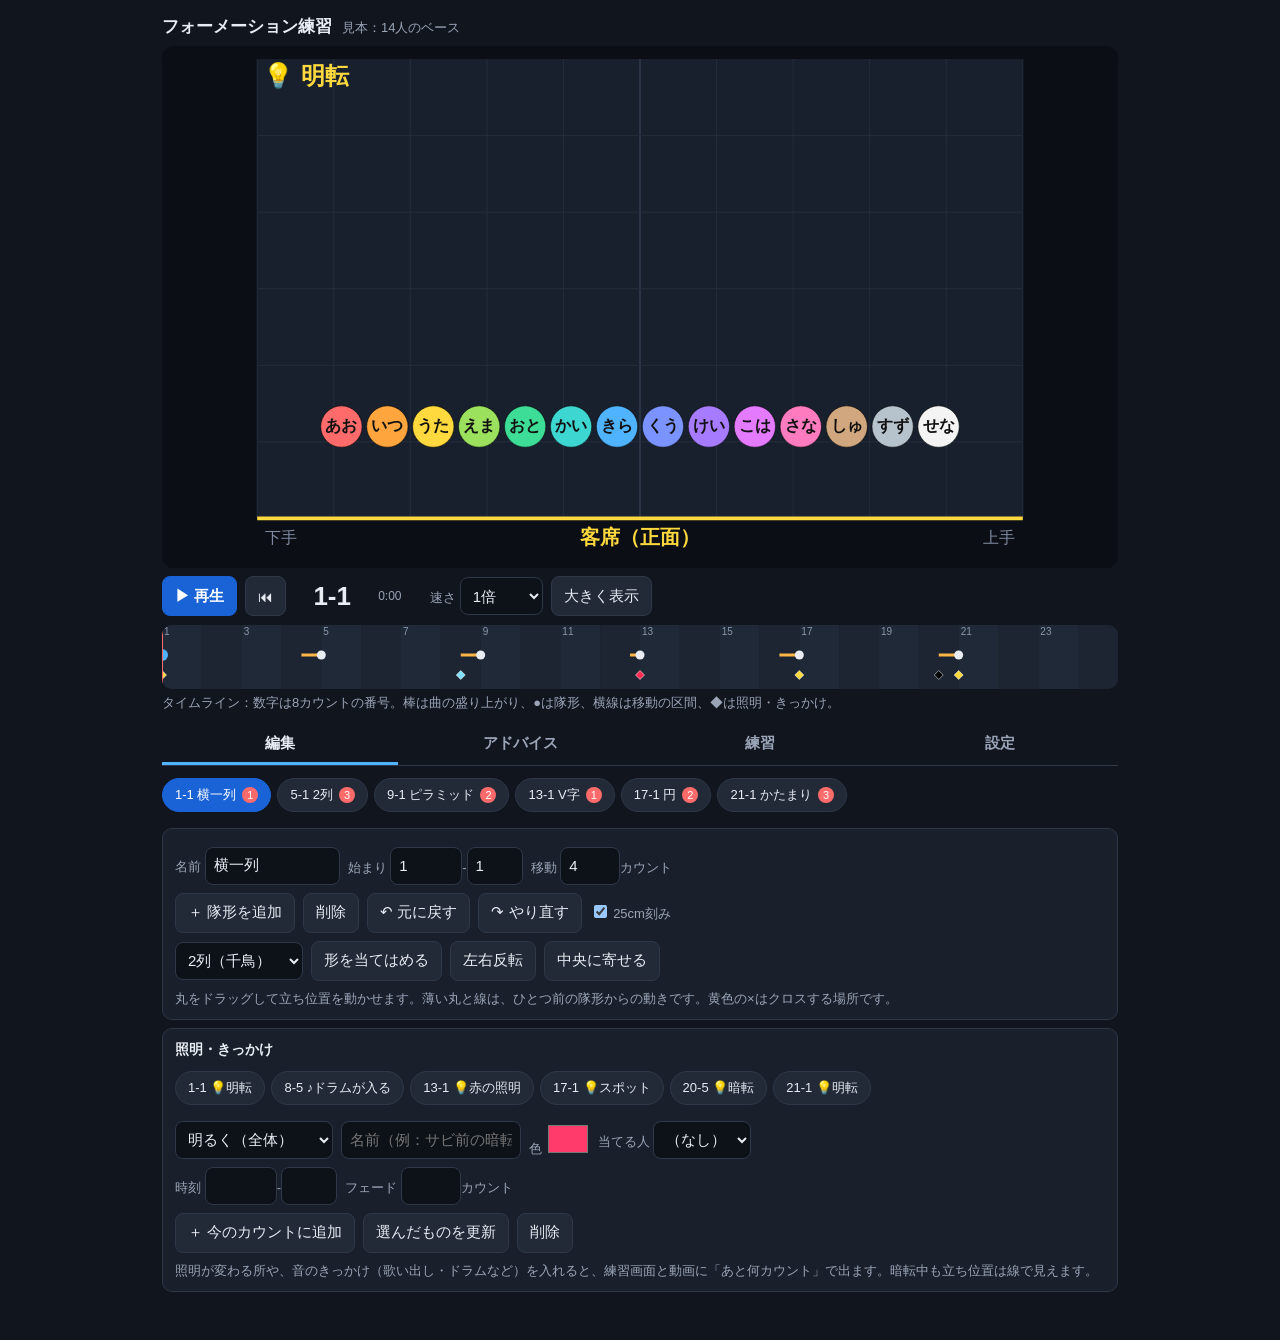
==== commit cfd5b9f7: "段2：データ保護を直す（元に戻す・やり直す・保存・読み込みの確かめ） - 元に戻す・やり直す：作品の全部を1つの単位として積む（上限60）。Redo のボタン（2か所）と Ctrl/Cmd+Z・Shi" ====
--- a/index.html
+++ b/index.html
@@ -14,76 +14,422 @@
 <meta name="apple-mobile-web-app-title" content="立ち位置">
 <meta name="apple-mobile-web-app-status-bar-style" content="black-translucent">
 <style>
-:root{
-  --bg:#11151d;--panel:#1a202b;--panel2:#222a37;--line:#2e3848;--text:#e8ecf3;--muted:#9aa5b8;
-  --accent:#4fb3ff;--accent2:#1a63d6;--red:#ff6b6b;--amber:#ffb547;--green:#3ddc97;
-  color-scheme:dark;
-}
-*{box-sizing:border-box}
-html,body{margin:0;background:var(--bg);color:var(--text);font-family:-apple-system,BlinkMacSystemFont,"Hiragino Sans","Yu Gothic",sans-serif;line-height:1.55;-webkit-text-size-adjust:100%}
-body{padding-bottom:env(safe-area-inset-bottom)}
-main{max-width:980px;margin:0 auto;padding:calc(8px + env(safe-area-inset-top)) max(12px, env(safe-area-inset-right)) 40px max(12px, env(safe-area-inset-left))}
-header{display:flex;align-items:baseline;gap:10px;padding:6px 0}
-header h1{font-size:17px;margin:0}
-header #hdrTitle{color:var(--muted);font-size:13px;overflow:hidden;text-overflow:ellipsis;white-space:nowrap}
-button,select,input{font-family:inherit;font-size:15px}
-button{background:var(--panel2);color:var(--text);border:1px solid var(--line);border-radius:8px;padding:8px 12px;min-height:40px;cursor:pointer}
-button:active{transform:translateY(1px)}
-button.primary{background:var(--accent2);border-color:var(--accent2);color:#fff;font-weight:700}
-button.small{min-height:32px;padding:4px 10px;font-size:13px}
-button:disabled{opacity:.45}
-select,input[type=text],input[type=number],textarea{background:#0d1118;color:var(--text);border:1px solid var(--line);border-radius:8px;padding:7px 8px;min-height:38px}
-input[type=number]{width:72px}
-textarea{width:100%;min-height:90px;font-size:13px}
-label{font-size:13px;color:var(--muted)}
-#stageWrap{position:relative;background:#0b0e14;border-radius:12px;overflow:hidden;touch-action:none}
-#stage{display:block;width:100%}
-#meInfo{background:var(--panel);border-top:1px solid var(--line);padding:6px 10px;font-size:14px;display:none}
-body.proj #meInfo{position:absolute;left:12px;top:10px;max-width:60vw;background:rgba(10,14,20,.86);border:1px solid var(--line);border-radius:10px;font-size:min(3vh,22px)}
-#countBig{position:absolute;right:12px;top:6px;font-size:22px;font-weight:800;font-variant-numeric:tabular-nums;color:#fff;text-shadow:0 1px 4px #000;pointer-events:none}
-#projExit{position:absolute;right:10px;bottom:10px;display:none;z-index:3}
-#projPlay{position:absolute;left:10px;bottom:10px;display:none;z-index:3}
-body.proj main>*:not(#stageWrap){display:none}
-body.proj main{max-width:none;padding:0}
-body.proj #stageWrap{position:fixed;inset:0;border-radius:0}
-body.proj #stage{width:100vw;height:100vh}
-body.proj #countBig{font-size:min(12vh,90px);right:3vw;top:1vh}
-body.proj #projExit,body.proj #projPlay{display:block}
-#transport{display:flex;align-items:center;gap:8px;margin:8px 0;flex-wrap:wrap}
-#countDisp{font-size:26px;font-weight:800;min-width:76px;text-align:center;font-variant-numeric:tabular-nums}
-#timeDisp{color:var(--muted);font-size:12px;min-width:44px}
-#timeline{display:block;width:100%;height:64px;background:var(--panel);border-radius:10px;touch-action:none;cursor:pointer}
-nav#tabs{display:flex;gap:4px;margin:12px 0 8px;border-bottom:1px solid var(--line)}
-nav#tabs button{border:none;border-bottom:3px solid transparent;border-radius:0;background:none;color:var(--muted);flex:1;font-weight:700}
-nav#tabs button.on{color:var(--text);border-bottom-color:var(--accent)}
-section.tab{display:none}
-section.tab.on{display:block}
-.row{display:flex;gap:8px;align-items:center;flex-wrap:wrap;margin:8px 0}
-.card{background:var(--panel);border:1px solid var(--line);border-radius:10px;padding:10px 12px;margin:8px 0}
-.card h3{margin:0 0 6px;font-size:14px}
-.muted{color:var(--muted);font-size:13px}
-.chips{display:flex;gap:6px;overflow-x:auto;padding:4px 0 8px;scrollbar-width:thin}
-.chip{flex:0 0 auto;background:var(--panel2);border:1px solid var(--line);border-radius:999px;padding:6px 12px;font-size:13px;min-height:34px;white-space:nowrap}
-.chip.on{background:var(--accent2);border-color:var(--accent2);color:#fff}
-.chip .bad{display:inline-block;min-width:16px;height:16px;line-height:16px;border-radius:8px;background:var(--red);color:#fff;font-size:11px;text-align:center;margin-left:6px;padding:0 4px}
-.adv{display:flex;gap:10px;align-items:flex-start;background:var(--panel);border:1px solid var(--line);border-left:4px solid var(--muted);border-radius:8px;padding:8px 10px;margin:6px 0}
-.adv.l0{border-left-color:var(--red)}.adv.l1{border-left-color:var(--amber)}.adv.l2{border-left-color:#6b7890}
-.adv .tag{font-size:11px;font-weight:700;border-radius:4px;padding:1px 6px;white-space:nowrap}
-.adv.l0 .tag{background:var(--red);color:#fff}.adv.l1 .tag{background:var(--amber);color:#1a1200}.adv.l2 .tag{background:#3a4456;color:#dde}
-.adv .body{flex:1;font-size:14px}
-.adv .where{color:var(--accent);font-size:12px;cursor:pointer;text-decoration:underline}
-.summary{display:flex;gap:10px;flex-wrap:wrap;font-size:14px}
-.summary b{font-size:18px}
-.dlist{display:grid;grid-template-columns:repeat(auto-fill,minmax(150px,1fr));gap:6px}
-.drow{display:flex;align-items:center;gap:6px}
-.drow .sw{width:18px;height:18px;border-radius:50%;flex:0 0 auto;border:1px solid #0006}
-.drow input{flex:1;min-width:0}
-#toast{position:fixed;left:50%;bottom:24px;transform:translateX(-50%);background:#000c;color:#fff;padding:10px 16px;border-radius:10px;font-size:14px;opacity:0;transition:opacity .25s;pointer-events:none;z-index:20;max-width:90vw}
-#toast.on{opacity:1}
-#askBox{position:fixed;left:50%;bottom:24px;transform:translateX(-50%);background:var(--panel2);border:1px solid var(--accent);color:var(--text);padding:12px 14px;border-radius:12px;font-size:14px;z-index:30;width:min(92vw,420px);box-shadow:0 6px 24px #0008}
-[hidden]{display:none!important}
-details summary{cursor:pointer;color:var(--muted);font-size:13px}
-.kv{display:grid;grid-template-columns:auto 1fr;gap:4px 10px;font-size:13px}
+/* 色・基準の値 */
+:root {
+  --bg: #11151d;
+  --panel: #1a202b;
+  --panel2: #222a37;
+  --line: #2e3848;
+  --text: #e8ecf3;
+  --muted: #9aa5b8;
+  --accent: #4fb3ff;
+  --accent2: #1a63d6;
+  --red: #ff6b6b;
+  --amber: #ffb547;
+  --green: #3ddc97;
+  color-scheme: dark;
+}
+/* 画面の形 */
+* {
+  box-sizing: border-box;
+}
+html,body {
+  margin: 0;
+  background: var(--bg);
+  color: var(--text);
+  font-family: -apple-system,BlinkMacSystemFont,"Hiragino Sans","Yu Gothic",sans-serif;
+  line-height: 1.55;
+  -webkit-text-size-adjust: 100%;
+}
+body {
+  padding-bottom: env(safe-area-inset-bottom);
+}
+main {
+  max-width: 980px;
+  margin: 0 auto;
+  padding: calc(8px + env(safe-area-inset-top)) max(12px, env(safe-area-inset-right)) 40px max(12px, env(safe-area-inset-left));
+}
+header {
+  display: flex;
+  align-items: baseline;
+  gap: 10px;
+  padding: 6px 0;
+}
+header h1 {
+  font-size: 17px;
+  margin: 0;
+}
+header #hdrTitle {
+  color: var(--muted);
+  font-size: 13px;
+  overflow: hidden;
+  text-overflow: ellipsis;
+  white-space: nowrap;
+}
+button,select,input {
+  font-family: inherit;
+  font-size: 15px;
+}
+button {
+  background: var(--panel2);
+  color: var(--text);
+  border: 1px solid var(--line);
+  border-radius: 8px;
+  padding: 8px 12px;
+  min-height: 40px;
+  cursor: pointer;
+}
+button:active {
+  transform: translateY(1px);
+}
+button.primary {
+  background: var(--accent2);
+  border-color: var(--accent2);
+  color: #fff;
+  font-weight: 700;
+}
+button.small {
+  min-height: 32px;
+  padding: 4px 10px;
+  font-size: 13px;
+}
+button:disabled {
+  opacity: .45;
+}
+select,input[type=text],input[type=number],textarea {
+  background: #0d1118;
+  color: var(--text);
+  border: 1px solid var(--line);
+  border-radius: 8px;
+  padding: 7px 8px;
+  min-height: 38px;
+}
+input[type=number] {
+  width: 72px;
+}
+textarea {
+  width: 100%;
+  min-height: 90px;
+  font-size: 13px;
+}
+label {
+  font-size: 13px;
+  color: var(--muted);
+}
+#stageWrap {
+  position: relative;
+  background: #0b0e14;
+  border-radius: 12px;
+  overflow: hidden;
+  touch-action: none;
+}
+#stage {
+  display: block;
+  width: 100%;
+}
+#meInfo {
+  background: var(--panel);
+  border-top: 1px solid var(--line);
+  padding: 6px 10px;
+  font-size: 14px;
+  display: none;
+}
+body.proj #meInfo {
+  position: absolute;
+  left: 12px;
+  top: 10px;
+  max-width: 60vw;
+  background: rgba(10,14,20,.86);
+  border: 1px solid var(--line);
+  border-radius: 10px;
+  font-size: min(3vh,22px);
+}
+#countBig {
+  position: absolute;
+  right: 12px;
+  top: 6px;
+  font-size: 22px;
+  font-weight: 800;
+  font-variant-numeric: tabular-nums;
+  color: #fff;
+  text-shadow: 0 1px 4px #000;
+  pointer-events: none;
+}
+#projExit {
+  position: absolute;
+  right: 10px;
+  bottom: 10px;
+  display: none;
+  z-index: 3;
+}
+#projPlay {
+  position: absolute;
+  left: 10px;
+  bottom: 10px;
+  display: none;
+  z-index: 3;
+}
+body.proj main>*:not(#stageWrap) {
+  display: none;
+}
+body.proj main {
+  max-width: none;
+  padding: 0;
+}
+body.proj #stageWrap {
+  position: fixed;
+  inset: 0;
+  border-radius: 0;
+}
+body.proj #stage {
+  width: 100vw;
+  height: 100vh;
+}
+body.proj #countBig {
+  font-size: min(12vh,90px);
+  right: 3vw;
+  top: 1vh;
+}
+body.proj #projExit,body.proj #projPlay {
+  display: block;
+}
+#transport {
+  display: flex;
+  align-items: center;
+  gap: 8px;
+  margin: 8px 0;
+  flex-wrap: wrap;
+}
+#countDisp {
+  font-size: 26px;
+  font-weight: 800;
+  min-width: 76px;
+  text-align: center;
+  font-variant-numeric: tabular-nums;
+}
+#timeDisp {
+  color: var(--muted);
+  font-size: 12px;
+  min-width: 44px;
+}
+#timeline {
+  display: block;
+  width: 100%;
+  height: 64px;
+  background: var(--panel);
+  border-radius: 10px;
+  touch-action: none;
+  cursor: pointer;
+}
+nav#tabs {
+  display: flex;
+  gap: 4px;
+  margin: 12px 0 8px;
+  border-bottom: 1px solid var(--line);
+}
+nav#tabs button {
+  border: none;
+  border-bottom: 3px solid transparent;
+  border-radius: 0;
+  background: none;
+  color: var(--muted);
+  flex: 1;
+  font-weight: 700;
+}
+nav#tabs button.on {
+  color: var(--text);
+  border-bottom-color: var(--accent);
+}
+section.tab {
+  display: none;
+}
+section.tab.on {
+  display: block;
+}
+.row {
+  display: flex;
+  gap: 8px;
+  align-items: center;
+  flex-wrap: wrap;
+  margin: 8px 0;
+}
+.card {
+  background: var(--panel);
+  border: 1px solid var(--line);
+  border-radius: 10px;
+  padding: 10px 12px;
+  margin: 8px 0;
+}
+.card h3 {
+  margin: 0 0 6px;
+  font-size: 14px;
+}
+.muted {
+  color: var(--muted);
+  font-size: 13px;
+}
+.chips {
+  display: flex;
+  gap: 6px;
+  overflow-x: auto;
+  padding: 4px 0 8px;
+  scrollbar-width: thin;
+}
+.chip {
+  flex: 0 0 auto;
+  background: var(--panel2);
+  border: 1px solid var(--line);
+  border-radius: 999px;
+  padding: 6px 12px;
+  font-size: 13px;
+  min-height: 34px;
+  white-space: nowrap;
+}
+.chip.on {
+  background: var(--accent2);
+  border-color: var(--accent2);
+  color: #fff;
+}
+.chip .bad {
+  display: inline-block;
+  min-width: 16px;
+  height: 16px;
+  line-height: 16px;
+  border-radius: 8px;
+  background: var(--red);
+  color: #fff;
+  font-size: 11px;
+  text-align: center;
+  margin-left: 6px;
+  padding: 0 4px;
+}
+.adv {
+  display: flex;
+  gap: 10px;
+  align-items: flex-start;
+  background: var(--panel);
+  border: 1px solid var(--line);
+  border-left: 4px solid var(--muted);
+  border-radius: 8px;
+  padding: 8px 10px;
+  margin: 6px 0;
+}
+.adv.l0 {
+  border-left-color: var(--red);
+}
+.adv.l1 {
+  border-left-color: var(--amber);
+}
+.adv.l2 {
+  border-left-color: #6b7890;
+}
+.adv .tag {
+  font-size: 11px;
+  font-weight: 700;
+  border-radius: 4px;
+  padding: 1px 6px;
+  white-space: nowrap;
+}
+.adv.l0 .tag {
+  background: var(--red);
+  color: #fff;
+}
+.adv.l1 .tag {
+  background: var(--amber);
+  color: #1a1200;
+}
+.adv.l2 .tag {
+  background: #3a4456;
+  color: #dde;
+}
+.adv .body {
+  flex: 1;
+  font-size: 14px;
+}
+.adv .where {
+  color: var(--accent);
+  font-size: 12px;
+  cursor: pointer;
+  text-decoration: underline;
+}
+.summary {
+  display: flex;
+  gap: 10px;
+  flex-wrap: wrap;
+  font-size: 14px;
+}
+.summary b {
+  font-size: 18px;
+}
+.dlist {
+  display: grid;
+  grid-template-columns: repeat(auto-fill,minmax(150px,1fr));
+  gap: 6px;
+}
+.drow {
+  display: flex;
+  align-items: center;
+  gap: 6px;
+}
+.drow .sw {
+  width: 18px;
+  height: 18px;
+  border-radius: 50%;
+  flex: 0 0 auto;
+  border: 1px solid #0006;
+}
+.drow input {
+  flex: 1;
+  min-width: 0;
+}
+#toast {
+  position: fixed;
+  left: 50%;
+  bottom: 24px;
+  transform: translateX(-50%);
+  background: #000c;
+  color: #fff;
+  padding: 10px 16px;
+  border-radius: 10px;
+  font-size: 14px;
+  opacity: 0;
+  transition: opacity .25s;
+  pointer-events: none;
+  z-index: 20;
+  max-width: 90vw;
+}
+#toast.on {
+  opacity: 1;
+}
+#askBox {
+  position: fixed;
+  left: 50%;
+  bottom: 24px;
+  transform: translateX(-50%);
+  background: var(--panel2);
+  border: 1px solid var(--accent);
+  color: var(--text);
+  padding: 12px 14px;
+  border-radius: 12px;
+  font-size: 14px;
+  z-index: 30;
+  width: min(92vw,420px);
+  box-shadow: 0 6px 24px #0008;
+}
+[hidden] {
+  display: none!important;
+}
+details summary {
+  cursor: pointer;
+  color: var(--muted);
+  font-size: 13px;
+}
+.kv {
+  display: grid;
+  grid-template-columns: auto 1fr;
+  gap: 4px 10px;
+  font-size: 13px;
+}
 </style>
 </head>
 <body>
@@ -129,6 +475,7 @@
       <button id="btnAddKey">＋ 隊形を追加</button>
       <button id="btnDelKey">削除</button>
       <button id="btnUndo">↶ 元に戻す</button>
+      <button id="btnRedo">↷ やり直す</button>
       <label><input type="checkbox" id="snap" checked> 25cm刻み</label>
     </div>
     <div class="row">
@@ -174,6 +521,7 @@
       <button class="small" id="btnRestoreBase">ベースに戻す</button>
       <button class="small" id="btnSetBase">今の形をベースにする</button>
       <button class="small" id="btnUndo2">↶ 元に戻す</button>
+      <button class="small" id="btnRedo2">↷ やり直す</button>
     </div>
     <div class="row">
       <button class="small" id="btnAiText">AIに相談する文章をコピー</button>
@@ -261,37 +609,147 @@
 <audio id="audio" preload="auto"></audio>
 
 <script>
+// 基本の部品と定数（画面に触らない）
 'use strict';
 /* ===== 基本 ===== */
 const $ = s => document.querySelector(s);
-const PALETTE = ['#ff6b6b','#ffa53d','#ffd93d','#9be15d','#3ddc97','#3dd6d0','#4fb3ff','#7b93ff','#a77bff','#e47bff','#ff7bc0','#d0a77e','#b6c3cc','#f4f4f4','#ff9e9e','#c4e86b','#7fe0ff','#ffc58a'];
+const PALETTE = [
+  '#ff6b6b','#ffa53d','#ffd93d','#9be15d','#3ddc97','#3dd6d0','#4fb3ff','#7b93ff','#a77bff',
+  '#e47bff','#ff7bc0','#d0a77e','#b6c3cc','#f4f4f4','#ff9e9e','#c4e86b','#7fe0ff','#ffc58a'];
 const LS_KEY = 'danceFormation.v1';
+const SCHEMA_V = 1;        // 作品のデータの版。これより大きい版の作品は読み込まない
+const UNDO_LIMIT = 60;     // 元に戻す・やり直すの、積める数
+const SAVE_DELAY_MS = 300; // 編集から保存までの待ち（閉じる・隠れるときは待たずに保存する）
+const MAX_DANCERS = 40;
 const clone = o => JSON.parse(JSON.stringify(o));
 const r2 = v => Math.round(v * 100) / 100;
 const hyp = Math.hypot;
+// 作品の状態 S・画面の選び ui・カウントの表示
 let S = null;
 const ui = { sel: 0, selDancer: -1, me: -1, view: 'audience', compare: false, playing: false, count: 0,
-  rate: 1, selCue: null, clockT0: 0, clockC0: 0, showNames: true, showPaths: false, drag: null, recording: false };
-let undoStack = [];
-let audioReady = false, analysis = null, wakeLock = null;
-const audio = $('#audio');
-
-function toast(msg, ms = 2600) {
-  const t = $('#toast'); t.textContent = msg; t.classList.add('on');
-  clearTimeout(toast._t); toast._t = setTimeout(() => t.classList.remove('on'), ms);
-}
-function el(tag, props = {}, kids = []) {
-  const e = document.createElement(tag);
-  for (const [k, v] of Object.entries(props)) {
-    if (k === 'class') e.className = v; else if (k === 'text') e.textContent = v;
-    else if (k.startsWith('on')) e.addEventListener(k.slice(2), v); else e.setAttribute(k, v);
-  }
-  for (const c of [].concat(kids)) if (c != null) e.append(c);
-  return e;
-}
+  rate: 1, selCue: null, clockT0: 0, clockC0: 0, showNames: true, showPaths: false, drag: null, dragMoved: false,
+  recording: false };
+
 const beatSec = () => 60 / S.bpm;
-const cLabel = c => { if (c < 0) return '準備'; const i = Math.floor(c + 1e-6); return `${Math.floor(i / 8) + 1}-${i % 8 + 1}`; };
-
+const cLabel = c => {
+  if (c < 0) return '準備';
+  const i = Math.floor(c + 1e-6);
+  return `${Math.floor(i / 8) + 1}-${i % 8 + 1}`;
+};
+
+/* ===== 状態・保存 ===== */
+let idSeq = 1;
+const newId = () => 'k' + Date.now().toString(36) + (idSeq++);
+// 時間と位置・クロス・割り当て（計算だけ）
+/* ===== クロス（移動の道が交わる所） ===== */
+function segX(p1, p2, p3, p4) {
+  const d = (p2[0] - p1[0]) * (p4[1] - p3[1]) - (p2[1] - p1[1]) * (p4[0] - p3[0]);
+  if (Math.abs(d) < 1e-9) return null;
+  const t = ((p3[0] - p1[0]) * (p4[1] - p3[1]) - (p3[1] - p1[1]) * (p4[0] - p3[0])) / d;
+  const s = ((p3[0] - p1[0]) * (p2[1] - p1[1]) - (p3[1] - p1[1]) * (p2[0] - p1[0])) / d;
+  if (t <= 0.02 || t >= 0.98 || s <= 0.02 || s >= 0.98) return null;
+  return [p1[0] + (p2[0] - p1[0]) * t, p1[1] + (p2[1] - p1[1]) * t];
+}
+function crossesInto(i) { // 隊形 i-1 → i の移動で起きるクロス
+  if (i <= 0 || i >= S.keys.length) return [];
+  const a = S.keys[i - 1], k = S.keys[i], ms = Math.max(a.at, k.at - k.move), dur = k.at - ms, out = [];
+  for (let x = 0; x < k.pos.length; x++) for (let y = x + 1; y < k.pos.length; y++) {
+    const pt = segX(a.pos[x], k.pos[x], a.pos[y], k.pos[y]);
+    if (!pt) continue;
+    let bt = 0, bd = 1e9, front = x;
+    for (let s = 0; s <= 32; s++) {
+      const t = s / 32, u = ease(t);
+      const px = [a.pos[x][0] + (k.pos[x][0] - a.pos[x][0]) * u, a.pos[x][1] + (k.pos[x][1] - a.pos[x][1]) * u];
+      const py = [a.pos[y][0] + (k.pos[y][0] - a.pos[y][0]) * u, a.pos[y][1] + (k.pos[y][1] - a.pos[y][1]) * u];
+      const d = hyp(px[0] - py[0], px[1] - py[1]);
+      if (d < bd) {
+        bd = d;
+        bt = t;
+        front = px[1] <= py[1] ? x : y;
+      }
+    }
+    out.push({ a: x, b: y, pt, count: ms + bt * dur, front, gap: bd });
+  }
+  return out.sort((p, q) => p.count - q.count);
+}
+
+/* ===== 割り当て（ハンガリー法） ===== */
+function hungarian(cost) {
+  const n = cost.length, INF = 1e18;
+  const u = Array(n + 1).fill(0), v = Array(n + 1).fill(0), p = Array(n + 1).fill(0), way = Array(n + 1).fill(0);
+  for (let i = 1; i <= n; i++) {
+    p[0] = i;
+    let j0 = 0;
+    const minv = Array(n + 1).fill(INF), used = Array(n + 1).fill(false);
+    do {
+      used[j0] = true;
+      const i0 = p[j0];
+      let delta = INF, j1 = 0;
+      for (let j = 1; j <= n; j++) if (!used[j]) {
+        const cur = cost[i0 - 1][j - 1] - u[i0] - v[j];
+        if (cur < minv[j]) {
+          minv[j] = cur;
+          way[j] = j0;
+        }
+        if (minv[j] < delta) {
+          delta = minv[j];
+          j1 = j;
+        }
+      }
+      for (let j = 0; j <= n; j++) {
+        if (used[j]) {
+          u[p[j]] += delta;
+          v[j] -= delta;
+        } else minv[j] -= delta;
+      }
+      j0 = j1;
+    } while (p[j0] !== 0);
+    do {
+      const j1 = way[j0];
+      p[j0] = p[j1];
+      j0 = j1;
+    } while (j0);
+  }
+  const ans = Array(n);
+  for (let j = 1; j <= n; j++) ans[p[j] - 1] = j - 1;
+  return ans;
+}
+function assignSpots(from, spots) {
+  const cost = from.map(a => spots.map(b => hyp(a[0] - b[0], a[1] - b[1])));
+  const ans = hungarian(cost);
+  return from.map((_, i) => [spots[ans[i]][0], spots[ans[i]][1]]);
+}
+
+const totalDist = (a, b) => a.reduce((s, p, i) => s + hyp(p[0] - b[i][0], p[1] - b[i][1]), 0);
+
+/* ===== 時間と位置 ===== */
+function sortKeys() {
+  const id = S.keys[ui.sel] && S.keys[ui.sel].id;
+  S.keys.sort((a, b) => a.at - b.at);
+  const i = S.keys.findIndex(k => k.id === id);
+  ui.sel = i < 0 ? 0 : i;
+}
+const ease = u => u * u * (3 - 2 * u);
+function positionsAt(keys, c) {
+  if (!keys.length) return [];
+  if (c <= keys[0].at) return keys[0].pos;
+  for (let i = 0; i < keys.length - 1; i++) {
+    const a = keys[i], b = keys[i + 1];
+    if (c < b.at) {
+      const ms = Math.max(a.at, b.at - b.move);
+      if (c < ms) return a.pos;
+      const u = ease(Math.min(1, (c - ms) / Math.max(1e-6, b.at - ms)));
+      return a.pos.map((p, j) => [p[0] + (b.pos[j][0] - p[0]) * u, p[1] + (b.pos[j][1] - p[1]) * u]);
+    }
+  }
+  return keys[keys.length - 1].pos;
+}
+const keyIndexAt = c => {
+  let k = 0;
+  S.keys.forEach((x, i) => { if (x.at <= c + 1e-6) k = i; });
+  return k;
+};
+// 隊形の形（テンプレート）
 /* ===== 隊形の形（テンプレート） ===== */
 function rowsTpl(counts, W, D, stagger) {
   const maxC = Math.max(...counts);
@@ -312,25 +770,65 @@
   return out;
 }
 const TEMPLATES = {
-  '2列（千鳥）': (n, W, D) => { const a = Math.ceil(n / 2); return rowsTpl([a, n - a], W, D, a === n - a); },
+  '2列（千鳥）': (n, W, D) => {
+    const a = Math.ceil(n / 2);
+    return rowsTpl([a, n - a], W, D, a === n - a);
+  },
   '3列（千鳥）': (n, W, D) => rowsTpl(splitRows(n, 3), W, D, false),
   '4列（千鳥）': (n, W, D) => rowsTpl(splitRows(n, 4), W, D, false),
-  'ピラミッド': (n, W, D) => { const rows = []; let k = 2, left = n; while (left > 0) { const c = Math.min(k, left); rows.push(c); left -= c; k++; } return rowsTpl(rows, W, D, false); },
-  '逆ピラミッド': (n, W, D) => { const rows = []; let k = 2, left = n; while (left > 0) { const c = Math.min(k, left); rows.push(c); left -= c; k++; } return rowsTpl(rows.reverse(), W, D, false); },
+  'ピラミッド': (n, W, D) => {
+    const rows = [];
+    let k = 2, left = n;
+    while (left > 0) {
+      const c = Math.min(k, left);
+      rows.push(c);
+      left -= c;
+      k++;
+    }
+    return rowsTpl(rows, W, D, false);
+  },
+  '逆ピラミッド': (n, W, D) => {
+    const rows = [];
+    let k = 2, left = n;
+    while (left > 0) {
+      const c = Math.min(k, left);
+      rows.push(c);
+      left -= c;
+      k++;
+    }
+    return rowsTpl(rows.reverse(), W, D, false);
+  },
   'V字': (n, W, D) => vTpl(n, W, D, false),
   '逆V字': (n, W, D) => vTpl(n, W, D, true),
-  '円': (n, W, D) => { const rx = W * 0.36, ry = D * 0.34, pts = []; for (let i = 0; i < n; i++) { const a = Math.PI / 2 + i * 2 * Math.PI / n; pts.push([rx * Math.cos(a), D / 2 - ry * Math.sin(a)]); } return pts; },
-  '斜め': (n, W, D) => { const pts = []; for (let i = 0; i < n; i++) { const t = n > 1 ? i / (n - 1) : .5; pts.push([(-0.42 + 0.84 * t) * W, D * (0.18 + 0.64 * t)]); } return pts; },
+  '円': (n, W, D) => {
+    const rx = W * 0.36, ry = D * 0.34, pts = [];
+    for (let i = 0; i < n; i++) {
+      const a = Math.PI / 2 + i * 2 * Math.PI / n;
+      pts.push([rx * Math.cos(a), D / 2 - ry * Math.sin(a)]);
+    }
+    return pts;
+  },
+  '斜め': (n, W, D) => {
+    const pts = [];
+    for (let i = 0; i < n; i++) {
+      const t = n > 1 ? i / (n - 1) : .5;
+      pts.push([(-0.42 + 0.84 * t) * W, D * (0.18 + 0.64 * t)]);
+    }
+    return pts;
+  },
   '横一列': (n, W, D) => rowsTpl([n], W, D, false),
 };
 function vTpl(n, W, D, inv) {
   const pts = [], apexY = inv ? D * 0.82 : D * 0.2, endY = inv ? D * 0.2 : D * 0.82, half = W * 0.42;
   if (n % 2) pts.push([0, apexY]);
   const k = Math.floor(n / 2);
-  for (let i = 1; i <= k; i++) { const t = i / k, y = apexY + (endY - apexY) * t; pts.push([-half * t, y], [half * t, y]); }
+  for (let i = 1; i <= k; i++) {
+    const t = i / k, y = apexY + (endY - apexY) * t;
+    pts.push([-half * t, y], [half * t, y]);
+  }
   return pts;
 }
-
+// 照明・きっかけの計算
 /* ===== 照明 ===== */
 const LIGHT_KINDS = { full: '明るく（全体）', color: '色の照明', spot: 'スポット', black: '暗転', memo: '音などのきっかけ' };
 function lightTarget(q) {
@@ -344,99 +842,34 @@
   for (const q of (S.cues || [])) {
     if (q.kind === 'memo' || q.at > c) continue;
     const t = lightTarget(q), u = q.fade > 0 ? Math.min(1, (c - q.at) / q.fade) : 1;
-    const tint = t.tint === st.tint ? { tint: t.tint, tintA: st.tintA + (t.tintA - st.tintA) * u } : (u < 0.5 ? { tint: st.tint, tintA: st.tintA * (1 - 2 * u) } : { tint: t.tint, tintA: t.tintA * (2 * u - 1) });
+    const tint = t.tint === st.tint
+      ? { tint: t.tint, tintA: st.tintA + (t.tintA - st.tintA) * u }
+      : (u < 0.5
+        ? { tint: st.tint, tintA: st.tintA * (1 - 2 * u) }
+        : { tint: t.tint, tintA: t.tintA * (2 * u - 1) });
     st = { dark: st.dark + (t.dark - st.dark) * u, tint: tint.tint, tintA: tint.tintA, spot: u < 0.5 ? st.spot : t.spot, name: q.name };
   }
   return st;
 }
-function nextCue(c, within = 1e9) { return (S.cues || []).find(q => q.at > c + 1e-6 && q.at - c <= within) || null; }
-
-/* ===== クロス（移動の道が交わる所） ===== */
-function segX(p1, p2, p3, p4) {
-  const d = (p2[0] - p1[0]) * (p4[1] - p3[1]) - (p2[1] - p1[1]) * (p4[0] - p3[0]);
-  if (Math.abs(d) < 1e-9) return null;
-  const t = ((p3[0] - p1[0]) * (p4[1] - p3[1]) - (p3[1] - p1[1]) * (p4[0] - p3[0])) / d;
-  const s = ((p3[0] - p1[0]) * (p2[1] - p1[1]) - (p3[1] - p1[1]) * (p2[0] - p1[0])) / d;
-  if (t <= 0.02 || t >= 0.98 || s <= 0.02 || s >= 0.98) return null;
-  return [p1[0] + (p2[0] - p1[0]) * t, p1[1] + (p2[1] - p1[1]) * t];
-}
-function crossesInto(i) { // 隊形 i-1 → i の移動で起きるクロス
-  if (i <= 0 || i >= S.keys.length) return [];
-  const a = S.keys[i - 1], k = S.keys[i], ms = Math.max(a.at, k.at - k.move), dur = k.at - ms, out = [];
-  for (let x = 0; x < k.pos.length; x++) for (let y = x + 1; y < k.pos.length; y++) {
-    const pt = segX(a.pos[x], k.pos[x], a.pos[y], k.pos[y]); if (!pt) continue;
-    let bt = 0, bd = 1e9, front = x;
-    for (let s = 0; s <= 32; s++) {
-      const t = s / 32, u = ease(t);
-      const px = [a.pos[x][0] + (k.pos[x][0] - a.pos[x][0]) * u, a.pos[x][1] + (k.pos[x][1] - a.pos[x][1]) * u];
-      const py = [a.pos[y][0] + (k.pos[y][0] - a.pos[y][0]) * u, a.pos[y][1] + (k.pos[y][1] - a.pos[y][1]) * u];
-      const d = hyp(px[0] - py[0], px[1] - py[1]); if (d < bd) { bd = d; bt = t; front = px[1] <= py[1] ? x : y; }
-    }
-    out.push({ a: x, b: y, pt, count: ms + bt * dur, front, gap: bd });
-  }
-  return out.sort((p, q) => p.count - q.count);
-}
-
-/* ===== 割り当て（ハンガリー法） ===== */
-function hungarian(cost) {
-  const n = cost.length, INF = 1e18;
-  const u = Array(n + 1).fill(0), v = Array(n + 1).fill(0), p = Array(n + 1).fill(0), way = Array(n + 1).fill(0);
-  for (let i = 1; i <= n; i++) {
-    p[0] = i; let j0 = 0; const minv = Array(n + 1).fill(INF), used = Array(n + 1).fill(false);
-    do {
-      used[j0] = true; const i0 = p[j0]; let delta = INF, j1 = 0;
-      for (let j = 1; j <= n; j++) if (!used[j]) {
-        const cur = cost[i0 - 1][j - 1] - u[i0] - v[j];
-        if (cur < minv[j]) { minv[j] = cur; way[j] = j0; }
-        if (minv[j] < delta) { delta = minv[j]; j1 = j; }
-      }
-      for (let j = 0; j <= n; j++) { if (used[j]) { u[p[j]] += delta; v[j] -= delta; } else minv[j] -= delta; }
-      j0 = j1;
-    } while (p[j0] !== 0);
-    do { const j1 = way[j0]; p[j0] = p[j1]; j0 = j1; } while (j0);
-  }
-  const ans = Array(n); for (let j = 1; j <= n; j++) ans[p[j] - 1] = j - 1; return ans;
-}
-function assignSpots(from, spots) {
-  const cost = from.map(a => spots.map(b => hyp(a[0] - b[0], a[1] - b[1])));
-  const ans = hungarian(cost); return from.map((_, i) => [spots[ans[i]][0], spots[ans[i]][1]]);
-}
-const totalDist = (a, b) => a.reduce((s, p, i) => s + hyp(p[0] - b[i][0], p[1] - b[i][1]), 0);
-
-/* ===== 時間と位置 ===== */
-function sortKeys() {
-  const id = S.keys[ui.sel] && S.keys[ui.sel].id;
-  S.keys.sort((a, b) => a.at - b.at);
-  const i = S.keys.findIndex(k => k.id === id); ui.sel = i < 0 ? 0 : i;
-}
-const ease = u => u * u * (3 - 2 * u);
-function positionsAt(keys, c) {
-  if (!keys.length) return [];
-  if (c <= keys[0].at) return keys[0].pos;
-  for (let i = 0; i < keys.length - 1; i++) {
-    const a = keys[i], b = keys[i + 1];
-    if (c < b.at) {
-      const ms = Math.max(a.at, b.at - b.move);
-      if (c < ms) return a.pos;
-      const u = ease(Math.min(1, (c - ms) / Math.max(1e-6, b.at - ms)));
-      return a.pos.map((p, j) => [p[0] + (b.pos[j][0] - p[0]) * u, p[1] + (b.pos[j][1] - p[1]) * u]);
-    }
-  }
-  return keys[keys.length - 1].pos;
-}
-const keyIndexAt = c => { let k = 0; S.keys.forEach((x, i) => { if (x.at <= c + 1e-6) k = i; }); return k; };
-
-/* ===== 状態・保存 ===== */
-let idSeq = 1;
-const newId = () => 'k' + Date.now().toString(36) + (idSeq++);
+function nextCue(c, within = 1e9) {
+  return (S.cues || []).find(q => q.at > c + 1e-6 && q.at - c <= within) || null;
+}
+// 見本・読み込みの確かめ・保存
 function demoState() {
   const names = ['あおい', 'いつき', 'うた', 'えま', 'おと', 'かい', 'きら', 'くう', 'けい', 'こはる', 'さな', 'しゅん', 'すず', 'せな'];
   const W = 10, D = 6, n = names.length;
   const st = { v: 1, title: '見本：14人のベース', bpm: 120, offset: 0, totalEights: 24, stage: { w: W, d: D },
     dancers: names.map((nm, i) => ({ name: nm, color: PALETTE[i % PALETTE.length] })), keys: [], baseKeys: null, energy: null, cues: [] };
-  const cue = (eight, count, kind, name, o = {}) => ({ id: newId(), at: (eight - 1) * 8 + count - 1, kind, name, color: o.color || '#ff3b6b', target: o.target == null ? -1 : o.target, fade: o.fade || 0 });
-  st.cues = [cue(1, 1, 'full', '明転'), cue(8, 5, 'memo', 'ドラムが入る'), cue(13, 1, 'color', '赤の照明', { color: '#ff2d55', fade: 2 }),
-    cue(17, 1, 'spot', 'スポット', { target: 0, fade: 1 }), cue(20, 5, 'black', '暗転', { fade: 2 }), cue(21, 1, 'full', '明転')];
+  const cue = (eight, count, kind, name, o = {}) => ({
+    id: newId(), at: (eight - 1) * 8 + count - 1, kind, name,
+    color: o.color || '#ff3b6b', target: o.target == null ? -1 : o.target, fade: o.fade || 0 });
+  st.cues = [
+    cue(1, 1, 'full', '明転'),
+    cue(8, 5, 'memo', 'ドラムが入る'),
+    cue(13, 1, 'color', '赤の照明', { color: '#ff2d55', fade: 2 }),
+    cue(17, 1, 'spot', 'スポット', { target: 0, fade: 1 }),
+    cue(20, 5, 'black', '暗転', { fade: 2 }),
+    cue(21, 1, 'full', '明転')];
   // わざと直すところがある「ベース」
   const line = names.map((_, i) => [(i - (n - 1) / 2) * 0.6, 1.2]);                        // 間隔が狭い横一列
   const grid = names.map((_, i) => [((i % 7) - 3) * 1.2, i < 7 ? 2 : 3.2]);                  // 前後が重なる2列
@@ -446,49 +879,140 @@
   const blk = names.map((_, i) => [((i % 5) - 2) * 0.9 + 1.6, 2 + Math.floor(i / 5) * 0.9]); // 上手に寄った小さい塊
   const mk = (name, eight, move, pos) => ({ id: newId(), name, at: (eight - 1) * 8, move, pos: pos.map(p => [r2(p[0]), r2(p[1])]) });
   let prev = line;
-  const seq = [['横一列', 1, 4, line], ['2列', 5, 4, grid], ['ピラミッド', 9, 4, pyr], ['V字', 13, 2, vv], ['円', 17, 4, circ], ['かたまり', 21, 4, blk]];
+  const seq = [
+    ['横一列', 1, 4, line], ['2列', 5, 4, grid], ['ピラミッド', 9, 4, pyr],
+    ['V字', 13, 2, vv], ['円', 17, 4, circ], ['かたまり', 21, 4, blk]];
   seq.forEach(([nm, e, m, pos], idx) => {
     const p = idx === 0 || idx === 1 || idx === 5 ? pos : assignSpots(prev, pos);
-    st.keys.push(mk(nm, e, m, p)); prev = p;
+    st.keys.push(mk(nm, e, m, p));
+    prev = p;
   });
   return st;
 }
+
+/* ===== 読み込みの確かめ ===== */
+const isNum = v => typeof v === 'number' && isFinite(v);
+const clampNum = (v, d, lo, hi) => isNum(v) ? Math.min(hi, Math.max(lo, v)) : d;
+const isColor = c => /^#[0-9a-fA-F]{6}$/.test(c);
+const refuse = reason => ({ ok: false, reason });
+// 使える作品なら { ok: true, state, dropped }、断るなら { ok: false, reason } を返す。
+// dropped は、人数と座標の数が合わず読み込めなかった隊形の数（keys とベースの合計）。
+// 断る物：形が違う・人数が範囲外・新しい版（v が SCHEMA_V より大きい）・座標が数でない隊形がある・使える隊形が無い。
+function inspectLoad(o) {
+  if (!o || typeof o !== 'object') return refuse('形式が違います');
+  if (o.v != null && Number(o.v) > SCHEMA_V) return refuse('新しい版のアプリで作った作品です');
+  if (!Array.isArray(o.dancers) || !Array.isArray(o.keys) || !o.keys.length) return refuse('形式が違います');
+  const n = o.dancers.length;
+  if (n < 1 || n > MAX_DANCERS) return refuse(`人数は1〜${MAX_DANCERS}人にしてください`);
+  let dropped = 0, badKey = null;
+  const fixKeys = ks => ks.filter(k => {
+    if (!k || !Array.isArray(k.pos) || k.pos.length !== n) {
+      dropped++;
+      return false;
+    }
+    if (!k.pos.every(p => Array.isArray(p) && isNum(p[0]) && isNum(p[1]))) {
+      if (badKey === null) badKey = String(k.name || '名前なし').slice(0, 20);
+      return false;
+    }
+    return true;
+  }).map((k, i) => ({
+    id: newId(), name: String(k.name || ('隊形' + (i + 1))).slice(0, 20),
+    at: Math.max(0, Math.round(clampNum(k.at, i * 32, 0, 4000))),
+    move: Math.round(clampNum(k.move, 4, 1, 64)),
+    pos: k.pos.map(p => [clampNum(p[0], 0, -50, 50), clampNum(p[1], 0, -50, 50)]) }));
+  const keys = fixKeys(o.keys);
+  const base = Array.isArray(o.baseKeys) ? fixKeys(o.baseKeys) : [];
+  if (badKey !== null) return refuse(`座標が数でない隊形があります（「${badKey}」）`);
+  if (!keys.length) return refuse('人数と座標の数が合う隊形がありません');
+  const st = {
+    v: SCHEMA_V, title: String(o.title || '無題').slice(0, 40), bpm: clampNum(o.bpm, 120, 40, 240),
+    offset: clampNum(o.offset, 0, 0, 600), totalEights: Math.round(clampNum(o.totalEights, 24, 1, 400)),
+    stage: { w: clampNum(o.stage && o.stage.w, 10, 3, 40), d: clampNum(o.stage && o.stage.d, 6, 2, 30) },
+    // dancers は { name, color } の配列。名前だけの文字列の配列なら、その文字列を名前に使う
+    dancers: o.dancers.map((d, i) => ({
+      name: String((typeof d === 'string' ? d : d && d.name) || ('No.' + (i + 1))).slice(0, 16),
+      color: isColor(d && d.color) ? d.color : PALETTE[i % PALETTE.length] })),
+    keys: keys.sort((a, b) => a.at - b.at), baseKeys: base.length ? base : null,
+    energy: Array.isArray(o.energy) ? o.energy.map(x => clampNum(x, 0, 0, 1)) : null };
+  st.cues = (Array.isArray(o.cues) ? o.cues : [])
+    .filter(q => q && LIGHT_KINDS[q.kind])
+    .slice(0, 300)
+    .map(q => ({
+      id: newId(), at: Math.max(0, Math.round(clampNum(q.at, 0, 0, 4000))), kind: q.kind,
+      name: String(q.name || LIGHT_KINDS[q.kind]).slice(0, 20),
+      color: isColor(q.color) ? q.color : '#ff3b6b',
+      target: Number.isInteger(q.target) && q.target >= 0 && q.target < n ? q.target : -1,
+      fade: Math.round(clampNum(q.fade, 0, 0, 32)) }))
+    .sort((a, b) => a.at - b.at);
+  return { ok: true, state: st, dropped };
+}
+// 起動のときに保存を読む用（確かめを通らなければ null）
 function validState(o) {
-  if (!o || typeof o !== 'object' || !Array.isArray(o.dancers) || !Array.isArray(o.keys) || !o.keys.length) return null;
-  const n = o.dancers.length; if (n < 1 || n > 40) return null;
-  const num = (v, d, lo, hi) => (typeof v === 'number' && isFinite(v)) ? Math.min(hi, Math.max(lo, v)) : d;
-  const st = { v: 1, title: String(o.title || '無題').slice(0, 40), bpm: num(o.bpm, 120, 40, 240), offset: num(o.offset, 0, 0, 600),
-    totalEights: Math.round(num(o.totalEights, 24, 1, 400)), stage: { w: num(o.stage && o.stage.w, 10, 3, 40), d: num(o.stage && o.stage.d, 6, 2, 30) },
-    dancers: o.dancers.map((d, i) => ({ name: String((d && d.name) || ('No.' + (i + 1))).slice(0, 16), color: /^#[0-9a-fA-F]{6}$/.test(d && d.color) ? d.color : PALETTE[i % PALETTE.length] })),
-    keys: [], baseKeys: null, energy: Array.isArray(o.energy) ? o.energy.map(x => num(x, 0, 0, 1)) : null };
-  const fixKeys = ks => ks.filter(k => k && Array.isArray(k.pos) && k.pos.length === n).map((k, i) => ({
-    id: newId(), name: String(k.name || ('隊形' + (i + 1))).slice(0, 20), at: Math.max(0, Math.round(num(k.at, i * 32, 0, 4000))),
-    move: Math.round(num(k.move, 4, 1, 64)), pos: k.pos.map(p => [num(p && p[0], 0, -50, 50), num(p && p[1], 0, -50, 50)]) }));
-  st.keys = fixKeys(o.keys); if (!st.keys.length) return null;
-  if (Array.isArray(o.baseKeys)) { const b = fixKeys(o.baseKeys); st.baseKeys = b.length ? b : null; }
-  st.keys.sort((a, b) => a.at - b.at);
-  st.cues = (Array.isArray(o.cues) ? o.cues : []).filter(q => q && LIGHT_KINDS[q.kind]).slice(0, 300).map(q => ({ id: newId(), at: Math.max(0, Math.round(num(q.at, 0, 0, 4000))), kind: q.kind,
-    name: String(q.name || LIGHT_KINDS[q.kind]).slice(0, 20), color: /^#[0-9a-fA-F]{6}$/.test(q.color) ? q.color : '#ff3b6b',
-    target: Number.isInteger(q.target) && q.target >= 0 && q.target < n ? q.target : -1, fade: Math.round(num(q.fade, 0, 0, 32)) })).sort((a, b) => a.at - b.at);
-  return st;
-}
-let saveT = 0;
+  const r = inspectLoad(o);
+  return r.ok ? r.state : null;
+}
+
+/* ===== 保存 ===== */
+let saveT = 0, savePending = false, saveWarned = false;
+// 保存できなかったときの知らせは画面の側が入れる（core は画面に触らない）
+const saveHooks = { onFail: null };
 function save() {
+  savePending = true;
   clearTimeout(saveT);
-  saveT = setTimeout(() => { try { localStorage.setItem(LS_KEY, JSON.stringify(S)); } catch (e) { /* 保存できない環境でも動かす */ } }, 300);
+  saveT = setTimeout(flushSave, SAVE_DELAY_MS);
+}
+// 待っている保存をすぐ行う（閉じる・隠れるときにも呼ぶ）。失敗は続けて何度も知らせない
+function flushSave() {
+  if (!savePending) return;
+  clearTimeout(saveT);
+  savePending = false;
+  try {
+    localStorage.setItem(LS_KEY, JSON.stringify(S));
+    saveWarned = false;
+  } catch (e) {
+    if (!saveWarned && saveHooks.onFail) saveHooks.onFail(e);
+    saveWarned = true;
+  }
 }
 function load() {
-  try { const t = localStorage.getItem(LS_KEY); if (t) { const s = validState(JSON.parse(t)); if (s) return s; } } catch (e) { }
+  try {
+    const t = localStorage.getItem(LS_KEY);
+    if (t) {
+      const s = validState(JSON.parse(t));
+      if (s) return s;
+    }
+  } catch (e) { }
   return demoState();
 }
-function pushUndo() { undoStack.push(JSON.stringify({ keys: S.keys, baseKeys: S.baseKeys, dancers: S.dancers, cues: S.cues })); if (undoStack.length > 60) undoStack.shift(); }
-function undo() {
-  const t = undoStack.pop(); if (!t) { toast('戻せる操作はありません'); return; }
-  const o = JSON.parse(t); S.keys = o.keys; S.baseKeys = o.baseKeys; S.dancers = o.dancers; S.cues = o.cues || [];
-  ui.sel = Math.min(ui.sel, S.keys.length - 1); changed(true); toast('1つ前に戻しました');
-}
-function changed(all) { sortKeys(); save(); if (all) refreshAll(); else { renderKeyChips(); renderAdvice(); } requestRender(); }
-
+// 元に戻す・やり直す。単位は作品 S の全部（title・bpm・offset・totalEights・stage・dancers・keys・baseKeys・cues・energy）
+let undoStack = [];
+let redoStack = [];
+
+// 操作の「前」の作品を積む。新しい操作をしたらやり直しの積みは空にする
+function pushUndo() {
+  undoStack.push(JSON.stringify(S));
+  if (undoStack.length > UNDO_LIMIT) undoStack.shift();
+  redoStack.length = 0;
+}
+// from の一番上を取り出し、今の作品を to に積む。戻す先の作品を返す（積みが空なら null）
+function stepHistory(from, to) {
+  const t = from.pop();
+  if (!t) return null;
+  to.push(JSON.stringify(S));
+  if (to.length > UNDO_LIMIT) to.shift();
+  return JSON.parse(t);
+}
+const undoState = () => stepHistory(undoStack, redoStack);
+const redoState = () => stepHistory(redoStack, undoStack);
+// 作品を置き換えたあと、画面の選びが範囲を外れていたら直す
+function clampSelection() {
+  const nd = S.dancers.length;
+  ui.sel = Math.max(0, Math.min(ui.sel, S.keys.length - 1));
+  if (ui.selDancer >= nd) ui.selDancer = -1;
+  if (ui.me >= nd) ui.me = -1;
+  if (ui.selCue != null && !(S.cues || []).some(q => q.id === ui.selCue)) ui.selCue = null;
+}
+// アドバイス（ルールで判定）
 /* ===== アドバイス（ルールで判定） ===== */
 const TH = { space: 0.8, hideDx: 0.45, hideDy: 0.3, hideFar: 1.5, speed: 1.5, comfy: 1.2, crash: 0.42, margin: 0.25 };
 function hiddenOf(pos) {
@@ -496,17 +1020,27 @@
   for (let i = 0; i < pos.length; i++) for (let j = 0; j < pos.length; j++) {
     if (i === j) continue;
     const dyy = pos[j][1] - pos[i][1];
-    if (dyy > TH.hideDy && dyy <= TH.hideFar && Math.abs(pos[i][0] - pos[j][0]) < TH.hideDx && !hid.has(j)) { hid.add(j); pairs.push([i, j]); }
+    if (dyy > TH.hideDy && dyy <= TH.hideFar && Math.abs(pos[i][0] - pos[j][0]) < TH.hideDx && !hid.has(j)) {
+      hid.add(j);
+      pairs.push([i, j]);
+    }
   }
   return pairs; // [前の人, 隠れる人]
 }
 function tightPairs(pos) {
   const out = [];
-  for (let i = 0; i < pos.length; i++) for (let j = i + 1; j < pos.length; j++) if (hyp(pos[i][0] - pos[j][0], pos[i][1] - pos[j][1]) < TH.space) out.push([i, j]);
+  for (let i = 0; i < pos.length; i++) for (let j = i + 1; j < pos.length; j++)
+    if (hyp(pos[i][0] - pos[j][0], pos[i][1] - pos[j][1]) < TH.space) out.push([i, j]);
   return out;
 }
-function outOf(pos) { const W = S.stage.w, D = S.stage.d; return pos.map((p, i) => (Math.abs(p[0]) > W / 2 - 0.15 || p[1] < 0.15 || p[1] > D - 0.15) ? i : -1).filter(i => i >= 0); }
-const spreadOf = pos => { const cx = pos.reduce((s, p) => s + p[0], 0) / pos.length, cy = pos.reduce((s, p) => s + p[1], 0) / pos.length; return Math.sqrt(pos.reduce((s, p) => s + (p[0] - cx) ** 2 + (p[1] - cy) ** 2, 0) / pos.length); };
+function outOf(pos) {
+  const W = S.stage.w, D = S.stage.d;
+  return pos.map((p, i) => (Math.abs(p[0]) > W / 2 - 0.15 || p[1] < 0.15 || p[1] > D - 0.15) ? i : -1).filter(i => i >= 0);
+}
+const spreadOf = pos => {
+  const cx = pos.reduce((s, p) => s + p[0], 0) / pos.length, cy = pos.reduce((s, p) => s + p[1], 0) / pos.length;
+  return Math.sqrt(pos.reduce((s, p) => s + (p[0] - cx) ** 2 + (p[1] - cy) ** 2, 0) / pos.length);
+};
 function minPathGap(a, b) {
   let best = 1e9, pair = null, at = 0;
   for (let s = 0; s <= 24; s++) {
@@ -514,7 +1048,11 @@
     const p = a.map((q, j) => [q[0] + (b[j][0] - q[0]) * u, q[1] + (b[j][1] - q[1]) * u]);
     for (let i = 0; i < p.length; i++) for (let j = i + 1; j < p.length; j++) {
       const d = hyp(p[i][0] - p[j][0], p[i][1] - p[j][1]);
-      if (d < best) { best = d; pair = [i, j]; at = u; }
+      if (d < best) {
+        best = d;
+        pair = [i, j];
+        at = u;
+      }
     }
   }
   return { d: best, pair, u: at };
@@ -523,80 +1061,14 @@
   if (!S.energy || !S.energy.length) return null;
   const a = S.keys[i].at, b = i + 1 < S.keys.length ? S.keys[i + 1].at : S.totalEights * 8;
   const e0 = Math.floor(a / 8), e1 = Math.max(e0 + 1, Math.ceil(b / 8));
-  const xs = S.energy.slice(e0, e1); return xs.length ? xs.reduce((s, x) => s + x, 0) / xs.length : null;
+  const xs = S.energy.slice(e0, e1);
+  return xs.length ? xs.reduce((s, x) => s + x, 0) / xs.length : null;
 }
 const nm = i => S.dancers[i] ? S.dancers[i].name : '?';
-const names = arr => { const u = [...new Set(arr)]; return u.slice(0, 4).map(nm).join('・') + (u.length > 4 ? ` ほか${u.length - 4}人` : ''); };
-
-/* 直し方 */
-function clampPos(pos) { const W = S.stage.w, D = S.stage.d, m = 0.3; return pos.map(p => [r2(Math.min(W / 2 - m, Math.max(-W / 2 + m, p[0]))), r2(Math.min(D - m, Math.max(m, p[1])))]); }
-function relax(pos0) {
-  const W = S.stage.w, D = S.stage.d, m = 0.3, DMIN = 0.95, OCC = 0.58, n = pos0.length;
-  const p = clampPos(pos0).map(a => [a[0], a[1]]), anchor = p.map(a => [a[0], a[1]]);
-  for (let it = 0; it < 500; it++) {
-    const g = p.map(() => [0, 0]);
-    for (let i = 0; i < n; i++) { g[i][0] += 0.04 * (anchor[i][0] - p[i][0]); g[i][1] += 0.04 * (anchor[i][1] - p[i][1]); }
-    for (let i = 0; i < n; i++) for (let j = i + 1; j < n; j++) {
-      const dx = p[j][0] - p[i][0], dy = p[j][1] - p[i][1], d = hyp(dx, dy);
-      if (d < DMIN) {
-        let ux, uy; if (d < 1e-6) { ux = (i + j) % 2 ? 1 : -1; uy = 0; } else { ux = dx / d; uy = dy / d; }
-        const f = (DMIN - d) * 0.5; g[i][0] -= ux * f; g[i][1] -= uy * f; g[j][0] += ux * f; g[j][1] += uy * f;
-      }
-      if (Math.abs(dy) > TH.hideDy - 0.05 && Math.abs(dy) < TH.hideFar + 0.1 && Math.abs(dx) < OCC) {
-        const sx = Math.abs(dx) < 1e-6 ? ((i + j) % 2 ? 1 : -1) : Math.sign(dx), f = (OCC - Math.abs(dx)) * 0.5;
-        g[i][0] -= sx * f; g[j][0] += sx * f;
-      }
-    }
-    for (let i = 0; i < n; i++) {
-      p[i][0] = Math.min(W / 2 - m, Math.max(-W / 2 + m, p[i][0] + g[i][0] * 0.6));
-      p[i][1] = Math.min(D - m, Math.max(m, p[i][1] + g[i][1] * 0.6));
-    }
-  }
-  return p.map(a => [r2(a[0]), r2(a[1])]);
-}
-function groupRows(pos) {
-  const idx = pos.map((_, i) => i).sort((a, b) => pos[a][1] - pos[b][1]), rows = [];
-  idx.forEach(i => { const r = rows[rows.length - 1]; if (r && pos[i][1] - pos[r[0]][1] < TH.hideDy) r.push(i); else rows.push([i]); });
-  return rows;
-}
-function zigzag(pos) { // 1列に入りきらない列を互い違いにする
-  const W = S.stage.w, D = S.stage.d, p = pos.map(a => [a[0], a[1]]);
-  groupRows(p).forEach(r => {
-    if (r.length < 3 || (r.length - 1) * 0.95 <= W - 0.6) return;
-    const s = r.slice().sort((a, b) => p[a][0] - p[b][0]), span = W - 0.8;
-    const y0 = Math.min(D - 0.75, Math.max(0.75, p[r[0]][1]));
-    s.forEach((i, k) => { p[i][0] = -span / 2 + span * k / (s.length - 1); p[i][1] = y0 + (k % 2 ? 0.45 : -0.45); });
-  });
-  return p;
-}
-function staggerRows(pos) { // 後ろの列を横にずらして、すぐ前の人と重ならないようにする
-  const W = S.stage.w, p = pos.map(a => [a[0], a[1]]), rows = groupRows(p);
-  for (let r = 1; r < rows.length; r++) {
-    const front = rows.slice(0, r).flat();
-    let best = 0, bs = 1e9;
-    for (let d = -0.8; d <= 0.801; d += 0.05) {
-      let sc = Math.abs(d);
-      for (const i of rows[r]) {
-        const x = p[i][0] + d; if (Math.abs(x) > W / 2 - 0.3) sc += 100;
-        for (const j of front) { const dy = p[i][1] - p[j][1]; if (dy > TH.hideDy && dy <= TH.hideFar && Math.abs(x - p[j][0]) < 0.6) sc += 10; }
-      }
-      if (sc < bs) { bs = sc; best = d; }
-    }
-    rows[r].forEach(i => { p[i][0] += best; });
-  }
-  return p;
-}
-const fixFormation = pos => relax(staggerRows(zigzag(pos)));
-function spreadOut(pos) {
-  const W = S.stage.w, D = S.stage.d, cy = D / 2;
-  const cx = pos.reduce((s, p) => s + p[0], 0) / pos.length;
-  const mx = Math.max(...pos.map(p => Math.abs(p[0] - cx)), 0.1), my = Math.max(...pos.map(p => Math.abs(p[1] - cy)), 0.1);
-  const f = Math.max(1, Math.min(1.5, (W / 2 - 0.5) / mx, (D / 2 - 0.5) / my));
-  return clampPos(pos.map(p => [(p[0] - cx) * f, cy + (p[1] - cy) * f]));
-}
-const centerPos = pos => { const cx = pos.reduce((s, p) => s + p[0], 0) / pos.length; return clampPos(pos.map(p => [p[0] - cx, p[1]])); };
-function optimalNext(prev, next) { const cost = prev.map(a => next.map(b => hyp(a[0] - b[0], a[1] - b[1]))); const ans = hungarian(cost); return prev.map((_, i) => [next[ans[i]][0], next[ans[i]][1]]); }
-function neededMove(prev, next) { const maxD = Math.max(...prev.map((p, j) => hyp(p[0] - next[j][0], p[1] - next[j][1]))); return Math.max(1, Math.ceil(maxD / TH.comfy / beatSec())); }
+const names = arr => {
+  const u = [...new Set(arr)];
+  return u.slice(0, 4).map(nm).join('・') + (u.length > 4 ? ` ほか${u.length - 4}人` : '');
+};
 
 function analyze() {
   const out = [], K = S.keys, W = S.stage.w;
@@ -609,11 +1081,17 @@
     const o = outOf(k.pos);
     if (o.length) add(0, i, `${names(o)} がステージの端からはみ出しています。`, '内側に入れる', () => { k.pos = clampPos(k.pos); });
     const hid = hiddenOf(k.pos);
-    if (hid.length) add(0, i, `${names(hid.map(h => h[1]))} がすぐ前の人の真後ろにいて、客席から見えません。前の列と半人分ずらす（千鳥にする）と全員が見えます。`, '千鳥にずらす', () => { k.pos = fixFormation(k.pos); });
+    if (hid.length) add(0, i,
+      `${names(hid.map(h => h[1]))} がすぐ前の人の真後ろにいて、客席から見えません。前の列と半人分ずらす（千鳥にする）と全員が見えます。`,
+      '千鳥にずらす', () => { k.pos = fixFormation(k.pos); });
     const tp = tightPairs(k.pos);
-    if (tp.length) add(0, i, `${tp.length}組の間隔が${TH.space * 100}cmより狭く、腕を広げるとぶつかります（例：${nm(tp[0][0])}と${nm(tp[0][1])}）。`, '間隔を広げる', () => { k.pos = fixFormation(k.pos); });
+    if (tp.length) add(0, i,
+      `${tp.length}組の間隔が${TH.space * 100}cmより狭く、腕を広げるとぶつかります（例：${nm(tp[0][0])}と${nm(tp[0][1])}）。`,
+      '間隔を広げる', () => { k.pos = fixFormation(k.pos); });
     const cx = k.pos.reduce((s, p) => s + p[0], 0) / k.pos.length;
-    if (Math.abs(cx) > W * 0.12) add(1, i, `全体が${cx > 0 ? '上手（客席から見て右）' : '下手（客席から見て左）'}に${Math.abs(cx).toFixed(1)}m寄っています。意図した演出でなければ中央に寄せると見栄えが安定します。`, '中央に寄せる', () => { k.pos = centerPos(k.pos); });
+    if (Math.abs(cx) > W * 0.12) add(1, i,
+      `全体が${cx > 0 ? '上手（客席から見て右）' : '下手（客席から見て左）'}に${Math.abs(cx).toFixed(1)}m寄っています。意図した演出でなければ中央に寄せると見栄えが安定します。`,
+      '中央に寄せる', () => { k.pos = centerPos(k.pos); });
     if (eHigh != null && energies[i] != null && energies[i] >= eHigh && spreads[i] < sMed * 0.95)
       add(1, i, `曲が盛り上がる所なのに、隊形がこぢんまりしています。ステージを広く使うと迫力が出ます。`, 'ステージ全体に広げる', () => { k.pos = fixFormation(spreadOut(k.pos)); });
     if (i > 0) {
@@ -623,21 +1101,36 @@
       const maxD = Math.max(...dists), who = dists.indexOf(maxD), v = maxD / (Math.min(k.move, gap) * beatSec());
       if (v > TH.speed) {
         const can = Math.min(gap, nd);
-        add(0, i, `${nm(who)} は${Math.min(k.move, gap)}カウントで${maxD.toFixed(1)}m動く必要があり、走らないと間に合いません（秒速${v.toFixed(1)}m）。` + (nd <= gap ? `移動を${nd}カウントにすると歩く速さで間に合います。` : '移動を長くしても足りないので、入れ替えで距離を短くするのがおすすめです。'),
-          can > k.move ? `移動を${can}カウントにする` : null, can > k.move ? () => { k.move = can; } : null);
+        add(0, i,
+          `${nm(who)} は${Math.min(k.move, gap)}カウントで${maxD.toFixed(1)}m動く必要があり、走らないと間に合いません（秒速${v.toFixed(1)}m）。`
+          + (nd <= gap
+            ? `移動を${nd}カウントにすると歩く速さで間に合います。`
+            : '移動を長くしても足りないので、入れ替えで距離を短くするのがおすすめです。'),
+          can > k.move ? `移動を${can}カウントにする` : null,
+          can > k.move ? () => { k.move = can; } : null);
       }
       const opt = optimalNext(p.pos, k.pos), cur = totalDist(p.pos, k.pos), best = totalDist(p.pos, opt);
       const g = minPathGap(p.pos, k.pos);
       if (g.d < TH.crash) {
         const g2 = minPathGap(p.pos, opt);
         const c = Math.round(k.at - k.move * (1 - g.u));
-        add(0, i, `移動の途中（${cLabel(c)}ごろ）で ${nm(g.pair[0])} と ${nm(g.pair[1])} がぶつかります。` + (g2.d >= TH.crash ? '行き先を入れ替えると、ぶつからずに済みます。' : '通る道を前後にずらすか、移動のタイミングを1カウントずらしてください。'),
-          g2.d >= TH.crash ? '行き先を入れ替える' : null, g2.d >= TH.crash ? () => { k.pos = opt; } : null);
+        add(0, i,
+          `移動の途中（${cLabel(c)}ごろ）で ${nm(g.pair[0])} と ${nm(g.pair[1])} がぶつかります。`
+          + (g2.d >= TH.crash
+            ? '行き先を入れ替えると、ぶつからずに済みます。'
+            : '通る道を前後にずらすか、移動のタイミングを1カウントずらしてください。'),
+          g2.d >= TH.crash ? '行き先を入れ替える' : null,
+          g2.d >= TH.crash ? () => { k.pos = opt; } : null);
       } else if (cur - best > Math.max(2, cur * 0.15)) {
-        add(1, i, `行き先を入れ替えると、全員の移動の合計が${cur.toFixed(1)}m → ${best.toFixed(1)}mに減ります（センターや見せ場の人が変わることがあります）。`, '行き先を入れ替える', () => { k.pos = opt; });
+        add(1, i,
+          `行き先を入れ替えると、全員の移動の合計が${cur.toFixed(1)}m → ${best.toFixed(1)}mに減ります（センターや見せ場の人が変わることがあります）。`,
+          '行き先を入れ替える', () => { k.pos = opt; });
       }
       const crs = crossesInto(i).filter(x => x.gap >= TH.crash);
-      if (crs.length) add(2, i, `この移動で${crs.length}組がクロスします（練習で合わせる所）：` + crs.slice(0, 4).map(x => `${nm(x.a)}×${nm(x.b)}（${cLabel(x.count)}ごろ、${nm(x.front)}が前）`).join('、') + (crs.length > 4 ? ` ほか${crs.length - 4}組` : '') + '。');
+      if (crs.length) add(2, i,
+        `この移動で${crs.length}組がクロスします（練習で合わせる所）：`
+        + crs.slice(0, 4).map(x => `${nm(x.a)}×${nm(x.b)}（${cLabel(x.count)}ごろ、${nm(x.front)}が前）`).join('、')
+        + (crs.length > 4 ? ` ほか${crs.length - 4}組` : '') + '。');
       const md = cur / k.pos.length;
       if (md < 0.3 && gap >= 16) add(2, i, `前の隊形（${p.name}）とほとんど同じ形です。見ている人には変化が伝わりにくいので、形を変えるか、レベル（高さ）や向きで変化を付けると良くなります。`);
     }
@@ -646,41 +1139,248 @@
   });
   if (K.length >= 4) {
     const cnt = {};
-    K.forEach(k => { let b = -1, bv = 1e9; k.pos.forEach((p, j) => { const v = Math.abs(p[0]) + 0.5 * p[1]; if (v < bv) { bv = v; b = j; } }); cnt[b] = (cnt[b] || 0) + 1; });
-    for (const [j, c] of Object.entries(cnt)) if (c / K.length >= 0.6) add(2, -1, `センター（前の真ん中）がほとんど ${nm(+j)} です（${K.length}回中${c}回）。サビごとにセンターを替えると全員が目立ちます。`);
+    K.forEach(k => {
+      let b = -1, bv = 1e9;
+      k.pos.forEach((p, j) => {
+        const v = Math.abs(p[0]) + 0.5 * p[1];
+        if (v < bv) {
+          bv = v;
+          b = j;
+        }
+      });
+      cnt[b] = (cnt[b] || 0) + 1;
+    });
+    for (const [j, c] of Object.entries(cnt)) if (c / K.length >= 0.6) add(2, -1,
+      `センター（前の真ん中）がほとんど ${nm(+j)} です（${K.length}回中${c}回）。サビごとにセンターを替えると全員が目立ちます。`);
   }
   const last = K[K.length - 1];
-  if (last.at < S.totalEights * 8 - 48) add(2, -1, `曲の最後の${((S.totalEights * 8 - last.at) / 8).toFixed(0)}×8カウントに新しい隊形がありません。終わりの決めポーズの隊形を入れると締まります。`);
+  if (last.at < S.totalEights * 8 - 48) add(2, -1,
+    `曲の最後の${((S.totalEights * 8 - last.at) / 8).toFixed(0)}×8カウントに新しい隊形がありません。終わりの決めポーズの隊形を入れると締まります。`);
   if (!S.energy) add(2, -1, '曲を読み込むと、盛り上がる所に合わせた広がりのアドバイスも出せます（設定タブ）。');
   return out.sort((a, b) => a.lv - b.lv || a.key - b.key);
 }
-
-function autoImprove() {
-  const before = analyze(); const nb = before.filter(a => a.lv === 0).length, ns = before.filter(a => a.lv === 1).length;
-  pushUndo(); if (!S.baseKeys) S.baseKeys = clone(S.keys);
-  const allowSwap = $('#allowSwap').checked;
-  const energies = S.keys.map((_, i) => keyEnergy(i)), eS = energies.filter(e => e != null).sort((a, b) => a - b);
-  const eHigh = eS.length ? eS[Math.floor(eS.length * 0.7)] : null, sMed = [...S.keys.map(k => spreadOf(k.pos))].sort((a, b) => a - b)[Math.floor(S.keys.length / 2)];
-  S.keys.forEach((k, i) => {
-    k.pos = clampPos(k.pos);
-    const cx = k.pos.reduce((s, p) => s + p[0], 0) / k.pos.length; if (Math.abs(cx) > S.stage.w * 0.12) k.pos = centerPos(k.pos);
-    if (eHigh != null && energies[i] != null && energies[i] >= eHigh && spreadOf(k.pos) < sMed * 0.95) k.pos = spreadOut(k.pos);
-    k.pos = fixFormation(k.pos);
+// アドバイスの直し方
+/* 直し方 */
+function clampPos(pos) {
+  const W = S.stage.w, D = S.stage.d, m = 0.3;
+  return pos.map(p => [r2(Math.min(W / 2 - m, Math.max(-W / 2 + m, p[0]))), r2(Math.min(D - m, Math.max(m, p[1])))]);
+}
+function relax(pos0) {
+  const W = S.stage.w, D = S.stage.d, m = 0.3, DMIN = 0.95, OCC = 0.58, n = pos0.length;
+  const p = clampPos(pos0).map(a => [a[0], a[1]]), anchor = p.map(a => [a[0], a[1]]);
+  for (let it = 0; it < 500; it++) {
+    const g = p.map(() => [0, 0]);
+    for (let i = 0; i < n; i++) {
+      g[i][0] += 0.04 * (anchor[i][0] - p[i][0]);
+      g[i][1] += 0.04 * (anchor[i][1] - p[i][1]);
+    }
+    for (let i = 0; i < n; i++) for (let j = i + 1; j < n; j++) {
+      const dx = p[j][0] - p[i][0], dy = p[j][1] - p[i][1], d = hyp(dx, dy);
+      if (d < DMIN) {
+        let ux, uy;
+        if (d < 1e-6) {
+          ux = (i + j) % 2 ? 1 : -1;
+          uy = 0;
+        } else {
+          ux = dx / d;
+          uy = dy / d;
+        }
+        const f = (DMIN - d) * 0.5;
+        g[i][0] -= ux * f;
+        g[i][1] -= uy * f;
+        g[j][0] += ux * f;
+        g[j][1] += uy * f;
+      }
+      if (Math.abs(dy) > TH.hideDy - 0.05 && Math.abs(dy) < TH.hideFar + 0.1 && Math.abs(dx) < OCC) {
+        const sx = Math.abs(dx) < 1e-6 ? ((i + j) % 2 ? 1 : -1) : Math.sign(dx), f = (OCC - Math.abs(dx)) * 0.5;
+        g[i][0] -= sx * f;
+        g[j][0] += sx * f;
+      }
+    }
+    for (let i = 0; i < n; i++) {
+      p[i][0] = Math.min(W / 2 - m, Math.max(-W / 2 + m, p[i][0] + g[i][0] * 0.6));
+      p[i][1] = Math.min(D - m, Math.max(m, p[i][1] + g[i][1] * 0.6));
+    }
+  }
+  return p.map(a => [r2(a[0]), r2(a[1])]);
+}
+function groupRows(pos) {
+  const idx = pos.map((_, i) => i).sort((a, b) => pos[a][1] - pos[b][1]), rows = [];
+  idx.forEach(i => {
+    const r = rows[rows.length - 1];
+    if (r && pos[i][1] - pos[r[0]][1] < TH.hideDy) r.push(i);
+    else rows.push([i]);
   });
-  for (let i = 1; i < S.keys.length; i++) {
-    const p = S.keys[i - 1], k = S.keys[i], gap = k.at - p.at;
-    if (allowSwap) {
-      const opt = optimalNext(p.pos, k.pos), cur = totalDist(p.pos, k.pos), best = totalDist(p.pos, opt);
-      const crash = minPathGap(p.pos, k.pos).d < TH.crash, crash2 = minPathGap(p.pos, opt).d < TH.crash;
-      if ((crash && !crash2) || cur - best > Math.max(2, cur * 0.15)) k.pos = opt;
-    }
-    if (k.move > gap) k.move = gap;
-    const v = Math.max(...p.pos.map((q, j) => hyp(q[0] - k.pos[j][0], q[1] - k.pos[j][1]))) / (k.move * beatSec());
-    if (v > TH.speed) k.move = Math.min(gap, Math.max(k.move, neededMove(p.pos, k.pos)));
-  }
-  changed(true);
-  const after = analyze(); const na = after.filter(a => a.lv === 0).length, sa = after.filter(a => a.lv === 1).length;
-  toast(`要修正 ${nb}→${na}件、提案 ${ns}→${sa}件になりました。気に入らなければ「元に戻す」で戻せます。`, 4200);
+  return rows;
+}
+function zigzag(pos) { // 1列に入りきらない列を互い違いにする
+  const W = S.stage.w, D = S.stage.d, p = pos.map(a => [a[0], a[1]]);
+  groupRows(p).forEach(r => {
+    if (r.length < 3 || (r.length - 1) * 0.95 <= W - 0.6) return;
+    const s = r.slice().sort((a, b) => p[a][0] - p[b][0]), span = W - 0.8;
+    const y0 = Math.min(D - 0.75, Math.max(0.75, p[r[0]][1]));
+    s.forEach((i, k) => {
+      p[i][0] = -span / 2 + span * k / (s.length - 1);
+      p[i][1] = y0 + (k % 2 ? 0.45 : -0.45);
+    });
+  });
+  return p;
+}
+function staggerRows(pos) { // 後ろの列を横にずらして、すぐ前の人と重ならないようにする
+  const W = S.stage.w, p = pos.map(a => [a[0], a[1]]), rows = groupRows(p);
+  for (let r = 1; r < rows.length; r++) {
+    const front = rows.slice(0, r).flat();
+    let best = 0, bs = 1e9;
+    for (let d = -0.8; d <= 0.801; d += 0.05) {
+      let sc = Math.abs(d);
+      for (const i of rows[r]) {
+        const x = p[i][0] + d;
+        if (Math.abs(x) > W / 2 - 0.3) sc += 100;
+        for (const j of front) {
+          const dy = p[i][1] - p[j][1];
+          if (dy > TH.hideDy && dy <= TH.hideFar && Math.abs(x - p[j][0]) < 0.6) sc += 10;
+        }
+      }
+      if (sc < bs) {
+        bs = sc;
+        best = d;
+      }
+    }
+    rows[r].forEach(i => { p[i][0] += best; });
+  }
+  return p;
+}
+const fixFormation = pos => relax(staggerRows(zigzag(pos)));
+function spreadOut(pos) {
+  const W = S.stage.w, D = S.stage.d, cy = D / 2;
+  const cx = pos.reduce((s, p) => s + p[0], 0) / pos.length;
+  const mx = Math.max(...pos.map(p => Math.abs(p[0] - cx)), 0.1), my = Math.max(...pos.map(p => Math.abs(p[1] - cy)), 0.1);
+  const f = Math.max(1, Math.min(1.5, (W / 2 - 0.5) / mx, (D / 2 - 0.5) / my));
+  return clampPos(pos.map(p => [(p[0] - cx) * f, cy + (p[1] - cy) * f]));
+}
+const centerPos = pos => {
+  const cx = pos.reduce((s, p) => s + p[0], 0) / pos.length;
+  return clampPos(pos.map(p => [p[0] - cx, p[1]]));
+};
+function optimalNext(prev, next) {
+  const cost = prev.map(a => next.map(b => hyp(a[0] - b[0], a[1] - b[1])));
+  const ans = hungarian(cost);
+  return prev.map((_, i) => [next[ans[i]][0], next[ans[i]][1]]);
+}
+function neededMove(prev, next) {
+  const maxD = Math.max(...prev.map((p, j) => hyp(p[0] - next[j][0], p[1] - next[j][1])));
+  return Math.max(1, Math.ceil(maxD / TH.comfy / beatSec()));
+}
+// 曲の解析（BPM・頭の位置・盛り上がり）
+function analyzeAudio(ab) {
+  const sr = ab.sampleRate, ch0 = ab.getChannelData(0), ch1 = ab.numberOfChannels > 1 ? ab.getChannelData(1) : null;
+  const hop = 512, nF = Math.floor(ch0.length / hop), fr = sr / hop;
+  const rms = new Float32Array(nF), on = new Float32Array(nF);
+  let prev = 0, lp = 0;
+  for (let f = 0; f < nF; f++) {
+    let s = 0, sl = 0;
+    const b = f * hop;
+    for (let i = 0; i < hop; i++) {
+      const v = ch1 ? (ch0[b + i] + ch1[b + i]) * 0.5 : ch0[b + i];
+      s += v * v;
+      lp += 0.08 * (v - lp);
+      sl += lp * lp;
+    }
+    const e = Math.sqrt(s / hop);
+    rms[f] = e;
+    const le = Math.log(1 + 200 * Math.sqrt(sl / hop)) + 0.5 * Math.log(1 + 200 * e);
+    on[f] = Math.max(0, le - prev);
+    prev = le;
+  }
+  // 平均を引く
+  const win = Math.round(fr * 0.4);
+  const ons = new Float32Array(nF);
+  let acc = 0;
+  for (let f = 0; f < nF; f++) {
+    acc += on[f];
+    if (f >= win) acc -= on[f - win];
+    ons[f] = Math.max(0, on[f] - acc / Math.min(f + 1, win));
+  }
+  const N = Math.min(nF, Math.round(fr * 150)), lag = b => fr * 60 / b;
+  const acAt = L => {
+    const l0 = Math.floor(L), t = L - l0;
+    let s0 = 0, s1 = 0;
+    for (let i = 0; i + l0 + 1 < N; i++) {
+      s0 += ons[i] * ons[i + l0];
+      s1 += ons[i] * ons[i + l0 + 1];
+    }
+    return s0 * (1 - t) + s1 * t;
+  };
+  let best = 120, bs = -1;
+  for (let b = 78; b <= 170; b += 0.5) {
+    const L = lag(b);
+    const sc = acAt(L) + 0.5 * acAt(2 * L) + 0.25 * acAt(4 * L);
+    if (sc > bs) {
+      bs = sc;
+      best = b;
+    }
+  }
+  let fb = best, fphase = 0, fs = -1;
+  for (let b = best - 1; b <= best + 1; b += 0.02) {
+    const L = lag(b);
+    for (let ph = 0; ph < L; ph += 1) {
+      let s = 0;
+      for (let x = ph; x < nF - 1; x += L) {
+        const i = Math.round(x);
+        s += ons[i] + 0.5 * (ons[i + 1] || 0);
+      }
+      if (s > fs) {
+        fs = s;
+        fb = b;
+        fphase = ph;
+      }
+    }
+  }
+  const beat = 60 / fb, phaseT = fphase / fr;
+  let mx = 0;
+  for (let f = 0; f < nF; f++) mx = Math.max(mx, rms[f]);
+  let t0 = 0;
+  for (let f = 0; f < nF; f++) if (rms[f] > mx * 0.15) {
+    t0 = f / fr;
+    break;
+  }
+  let k = Math.ceil((t0 - phaseT) / beat - 0.5);
+  if (k < 0) k = 0;
+  return { bpm: Math.round(fb * 10) / 10, offset: r2(phaseT + k * beat), duration: ab.duration, rms, fr };
+}
+function energyPerEight(a) {
+  const n = Math.max(1, Math.ceil((a.duration - S.offset) / (8 * beatSec()))), out = [];
+  for (let e = 0; e < n; e++) {
+    const t0 = S.offset + e * 8 * beatSec(), t1 = t0 + 8 * beatSec();
+    const f0 = Math.max(0, Math.floor(t0 * a.fr)), f1 = Math.min(a.rms.length, Math.floor(t1 * a.fr));
+    let s = 0;
+    for (let f = f0; f < f1; f++) s += a.rms[f];
+    out.push(f1 > f0 ? s / (f1 - f0) : 0);
+  }
+  const mx = Math.max(...out, 1e-9);
+  return out.map(v => r2(v / mx));
+}
+// 画面の土台・ステージの描画・タイムライン・再生・ドラッグ
+let audioReady = false, analysis = null, wakeLock = null;
+const audio = $('#audio');
+
+function toast(msg, ms = 2600) {
+  const t = $('#toast');
+  t.textContent = msg;
+  t.classList.add('on');
+  clearTimeout(toast._t);
+  toast._t = setTimeout(() => t.classList.remove('on'), ms);
+}
+function el(tag, props = {}, kids = []) {
+  const e = document.createElement(tag);
+  for (const [k, v] of Object.entries(props)) {
+    if (k === 'class') e.className = v;
+    else if (k === 'text') e.textContent = v;
+    else if (k.startsWith('on')) e.addEventListener(k.slice(2), v);
+    else e.setAttribute(k, v);
+  }
+  for (const c of [].concat(kids)) if (c != null) e.append(c);
+  return e;
 }
 
 /* ===== 描画 ===== */
@@ -697,28 +1397,62 @@
 }
 function drawStage(c, w, h, count, o) {
   const L = stageLayout(w, h, o.view), W = S.stage.w, D = S.stage.d, { map, sc } = L;
-  c.fillStyle = '#0b0e14'; c.fillRect(0, 0, w, h);
-  c.fillStyle = '#18202d'; c.fillRect(L.ox, L.oy, L.sw, L.sd);
+  c.fillStyle = '#0b0e14';
+  c.fillRect(0, 0, w, h);
+  c.fillStyle = '#18202d';
+  c.fillRect(L.ox, L.oy, L.sw, L.sd);
   c.lineWidth = 1;
-  for (let x = Math.ceil(-W / 2); x <= W / 2; x++) { const [a, b] = map(x, 0), [, d] = map(x, D); c.strokeStyle = x === 0 ? '#3a4a63' : '#232d3d'; c.beginPath(); c.moveTo(a, b); c.lineTo(a, d); c.stroke(); }
-  for (let y = 1; y < D; y++) { const [a, b] = map(-W / 2, y), [e] = map(W / 2, y); c.strokeStyle = '#232d3d'; c.beginPath(); c.moveTo(a, b); c.lineTo(e, b); c.stroke(); }
+  for (let x = Math.ceil(-W / 2); x <= W / 2; x++) {
+    const [a, b] = map(x, 0), [, d] = map(x, D);
+    c.strokeStyle = x === 0 ? '#3a4a63' : '#232d3d';
+    c.beginPath();
+    c.moveTo(a, b);
+    c.lineTo(a, d);
+    c.stroke();
+  }
+  for (let y = 1; y < D; y++) {
+    const [a, b] = map(-W / 2, y), [e] = map(W / 2, y);
+    c.strokeStyle = '#232d3d';
+    c.beginPath();
+    c.moveTo(a, b);
+    c.lineTo(e, b);
+    c.stroke();
+  }
   // 客席側の線と文字
   const [fx1, fy] = map(-W / 2, 0), [fx2] = map(W / 2, 0);
-  c.strokeStyle = '#ffd93d'; c.lineWidth = Math.max(2, sc * 0.05); c.beginPath(); c.moveTo(fx1, fy); c.lineTo(fx2, fy); c.stroke();
+  c.strokeStyle = '#ffd93d';
+  c.lineWidth = Math.max(2, sc * 0.05);
+  c.beginPath();
+  c.moveTo(fx1, fy);
+  c.lineTo(fx2, fy);
+  c.stroke();
   const fs = Math.max(11, Math.min(L.lab * 0.55, 22));
-  c.font = `700 ${fs}px sans-serif`; c.fillStyle = '#ffd93d'; c.textAlign = 'center'; c.textBaseline = 'middle';
+  c.font = `700 ${fs}px sans-serif`;
+  c.fillStyle = '#ffd93d';
+  c.textAlign = 'center';
+  c.textBaseline = 'middle';
   c.fillText('客席（正面）', w / 2, o.view === 'audience' ? fy + L.lab * 0.55 : fy - L.lab * 0.55);
-  c.font = `${fs * 0.8}px sans-serif`; c.fillStyle = '#7d8aa0';
+  c.font = `${fs * 0.8}px sans-serif`;
+  c.fillStyle = '#7d8aa0';
   const [kx] = map(W / 2 - 0.1, 0), [sx] = map(-W / 2 + 0.1, 0);
   const ly = o.view === 'audience' ? fy + L.lab * 0.55 : fy - L.lab * 0.55;
-  c.textAlign = kx > sx ? 'right' : 'left'; c.fillText('上手', kx, ly);
-  c.textAlign = kx > sx ? 'left' : 'right'; c.fillText('下手', sx, ly);
+  c.textAlign = kx > sx ? 'right' : 'left';
+  c.fillText('上手', kx, ly);
+  c.textAlign = kx > sx ? 'left' : 'right';
+  c.fillText('下手', sx, ly);
   const pos = positionsAt(S.keys, count), R = Math.max(8, 0.27 * sc), n = pos.length;
   // ベースの比較
   if (o.compare && S.baseKeys) {
     const bp = positionsAt(S.baseKeys, count);
-    c.setLineDash([4, 4]); c.lineWidth = 1.5;
-    bp.forEach((p, i) => { const [x, y] = map(p[0], p[1]); c.strokeStyle = S.dancers[i].color; c.beginPath(); c.arc(x, y, R * 0.9, 0, 7); c.stroke(); });
+    c.setLineDash([4, 4]);
+    c.lineWidth = 1.5;
+    bp.forEach((p, i) => {
+      const [x, y] = map(p[0], p[1]);
+      c.strokeStyle = S.dancers[i].color;
+      c.beginPath();
+      c.arc(x, y, R * 0.9, 0, 7);
+      c.stroke();
+    });
     c.setLineDash([]);
   }
   // 編集中：前の隊形から
@@ -727,8 +1461,17 @@
     c.lineWidth = 1.5;
     prev.pos.forEach((p, i) => {
       const [x, y] = map(p[0], p[1]), [x2, y2] = map(pos[i][0], pos[i][1]);
-      c.globalAlpha = 0.3; c.fillStyle = S.dancers[i].color; c.beginPath(); c.arc(x, y, R * 0.6, 0, 7); c.fill();
-      c.globalAlpha = 0.45; c.strokeStyle = S.dancers[i].color; c.beginPath(); c.moveTo(x, y); c.lineTo(x2, y2); c.stroke();
+      c.globalAlpha = 0.3;
+      c.fillStyle = S.dancers[i].color;
+      c.beginPath();
+      c.arc(x, y, R * 0.6, 0, 7);
+      c.fill();
+      c.globalAlpha = 0.45;
+      c.strokeStyle = S.dancers[i].color;
+      c.beginPath();
+      c.moveTo(x, y);
+      c.lineTo(x2, y2);
+      c.stroke();
     });
     c.globalAlpha = 1;
   }
@@ -740,11 +1483,32 @@
   arrowsFor.forEach(i => {
     const [x, y] = map(pos[i][0], pos[i][1]), [x2, y2] = map(nextK.pos[i][0], nextK.pos[i][1]);
     if (hyp(x2 - x, y2 - y) < R * 0.8) return;
-    const isMe = i === o.me; c.strokeStyle = S.dancers[i].color; c.globalAlpha = isMe ? 0.95 : 0.4; c.lineWidth = isMe ? 3 : 1.5;
-    c.setLineDash(isMe ? [] : [5, 4]); c.beginPath(); c.moveTo(x, y); c.lineTo(x2, y2); c.stroke(); c.setLineDash([]);
+    const isMe = i === o.me;
+    c.strokeStyle = S.dancers[i].color;
+    c.globalAlpha = isMe ? 0.95 : 0.4;
+    c.lineWidth = isMe ? 3 : 1.5;
+    c.setLineDash(isMe ? [] : [5, 4]);
+    c.beginPath();
+    c.moveTo(x, y);
+    c.lineTo(x2, y2);
+    c.stroke();
+    c.setLineDash([]);
     const a = Math.atan2(y2 - y, x2 - x), hs = isMe ? 12 : 7;
-    c.beginPath(); c.moveTo(x2, y2); c.lineTo(x2 - hs * Math.cos(a - 0.45), y2 - hs * Math.sin(a - 0.45)); c.lineTo(x2 - hs * Math.cos(a + 0.45), y2 - hs * Math.sin(a + 0.45)); c.closePath(); c.fillStyle = S.dancers[i].color; c.fill();
-    if (isMe) { c.globalAlpha = 0.5; c.beginPath(); c.arc(x2, y2, R * 1.05, 0, 7); c.setLineDash([3, 3]); c.stroke(); c.setLineDash([]); }
+    c.beginPath();
+    c.moveTo(x2, y2);
+    c.lineTo(x2 - hs * Math.cos(a - 0.45), y2 - hs * Math.sin(a - 0.45));
+    c.lineTo(x2 - hs * Math.cos(a + 0.45), y2 - hs * Math.sin(a + 0.45));
+    c.closePath();
+    c.fillStyle = S.dancers[i].color;
+    c.fill();
+    if (isMe) {
+      c.globalAlpha = 0.5;
+      c.beginPath();
+      c.arc(x2, y2, R * 1.05, 0, 7);
+      c.setLineDash([3, 3]);
+      c.stroke();
+      c.setLineDash([]);
+    }
     c.globalAlpha = 1;
   });
   // クロスの場所
@@ -753,18 +1517,34 @@
     const mine = o.me >= 0 && (cr.a === o.me || cr.b === o.me);
     if (o.me >= 0 && !mine && !o.ghostPrev) return;
     const [x, y] = map(cr.pt[0], cr.pt[1]), z = mine ? 9 : 6;
-    c.strokeStyle = '#ffd93d'; c.lineWidth = mine ? 3 : 2; c.globalAlpha = mine ? 1 : 0.8;
-    c.beginPath(); c.moveTo(x - z, y - z); c.lineTo(x + z, y + z); c.moveTo(x + z, y - z); c.lineTo(x - z, y + z); c.stroke(); c.globalAlpha = 1;
+    c.strokeStyle = '#ffd93d';
+    c.lineWidth = mine ? 3 : 2;
+    c.globalAlpha = mine ? 1 : 0.8;
+    c.beginPath();
+    c.moveTo(x - z, y - z);
+    c.lineTo(x + z, y + z);
+    c.moveTo(x + z, y - z);
+    c.lineTo(x - z, y + z);
+    c.stroke();
+    c.globalAlpha = 1;
   });
   // ダンサー
   const order = [...Array(n).keys()].sort((a, b) => (a === o.me) - (b === o.me));
   order.forEach(i => {
     const [x, y] = map(pos[i][0], pos[i][1]), d = S.dancers[i], isMe = i === o.me, rr = isMe ? R * 1.35 : R;
     c.globalAlpha = o.me >= 0 && !isMe ? 0.55 : 1;
-    c.fillStyle = d.color; c.beginPath(); c.arc(x, y, rr, 0, 7); c.fill();
-    c.lineWidth = isMe || i === o.selDancer ? 3 : 1; c.strokeStyle = isMe || i === o.selDancer ? '#fff' : '#0008'; c.stroke();
+    c.fillStyle = d.color;
+    c.beginPath();
+    c.arc(x, y, rr, 0, 7);
+    c.fill();
+    c.lineWidth = isMe || i === o.selDancer ? 3 : 1;
+    c.strokeStyle = isMe || i === o.selDancer ? '#fff' : '#0008';
+    c.stroke();
     if (o.names) {
-      c.fillStyle = '#111'; c.font = `700 ${Math.max(9, rr * 0.78)}px sans-serif`; c.textAlign = 'center'; c.textBaseline = 'middle';
+      c.fillStyle = '#111';
+      c.font = `700 ${Math.max(9, rr * 0.78)}px sans-serif`;
+      c.textAlign = 'center';
+      c.textBaseline = 'middle';
       c.fillText(d.name.slice(0, 2), x, y + 0.5);
     }
     c.globalAlpha = 1;
@@ -772,24 +1552,49 @@
   // 照明
   if (o.lights !== false) {
     const Lt = lightAt(count);
-    if (Lt.tint && Lt.tintA > 0.01) { c.globalAlpha = Lt.tintA; c.fillStyle = Lt.tint; c.fillRect(L.ox, L.oy, L.sw, L.sd); c.globalAlpha = 1; }
+    if (Lt.tint && Lt.tintA > 0.01) {
+      c.globalAlpha = Lt.tintA;
+      c.fillStyle = Lt.tint;
+      c.fillRect(L.ox, L.oy, L.sw, L.sd);
+      c.globalAlpha = 1;
+    }
     if (Lt.dark > 0.01) {
-      c.fillStyle = `rgba(0,0,0,${Lt.dark})`; c.beginPath(); c.rect(L.ox, L.oy, L.sw, L.sd);
-      if (Lt.spot >= 0 && pos[Lt.spot]) { const [x, y] = map(pos[Lt.spot][0], pos[Lt.spot][1]), sr = R * 2.6; c.moveTo(x + sr, y); c.arc(x, y, sr, 0, Math.PI * 2, true); }
+      c.fillStyle = `rgba(0,0,0,${Lt.dark})`;
+      c.beginPath();
+      c.rect(L.ox, L.oy, L.sw, L.sd);
+      if (Lt.spot >= 0 && pos[Lt.spot]) {
+        const [x, y] = map(pos[Lt.spot][0], pos[Lt.spot][1]), sr = R * 2.6;
+        c.moveTo(x + sr, y);
+        c.arc(x, y, sr, 0, Math.PI * 2, true);
+      }
       c.fill('evenodd');
       if (Lt.dark > 0.5) pos.forEach((p, i) => { // 暗転中も立ち位置は線で見せる
-        if (i === Lt.spot) return; const [x, y] = map(p[0], p[1]);
-        c.globalAlpha = i === o.me ? 0.95 : 0.5; c.strokeStyle = S.dancers[i].color; c.lineWidth = i === o.me ? 3 : 1.5; c.beginPath(); c.arc(x, y, i === o.me ? R * 1.35 : R, 0, 7); c.stroke();
+        if (i === Lt.spot) return;
+        const [x, y] = map(p[0], p[1]);
+        c.globalAlpha = i === o.me ? 0.95 : 0.5;
+        c.strokeStyle = S.dancers[i].color;
+        c.lineWidth = i === o.me ? 3 : 1.5;
+        c.beginPath();
+        c.arc(x, y, i === o.me ? R * 1.35 : R, 0, 7);
+        c.stroke();
       });
       c.globalAlpha = 1;
     }
     const fs2 = Math.max(11, Math.min(sc * 0.32, 26));
-    c.font = `700 ${fs2}px sans-serif`; c.textBaseline = 'top'; c.textAlign = 'left';
-    if (Lt.name) { c.fillStyle = '#ffd93d'; c.fillText('💡 ' + Lt.name, L.ox + 6, L.oy + 6); }
+    c.font = `700 ${fs2}px sans-serif`;
+    c.textBaseline = 'top';
+    c.textAlign = 'left';
+    if (Lt.name) {
+      c.fillStyle = '#ffd93d';
+      c.fillText('💡 ' + Lt.name, L.ox + 6, L.oy + 6);
+    }
     const nq = nextCue(count, 8);
     if (nq && count >= 0) {
-      const left = Math.ceil(nq.at - count - 1e-6); c.textAlign = 'center'; c.fillStyle = nq.kind === 'memo' ? '#7fe0ff' : '#ffb547';
-      c.font = `800 ${fs2 * 1.15}px sans-serif`; c.fillText(`あと${left}：${nq.name}`, L.ox + L.sw / 2, L.oy + 6);
+      const left = Math.ceil(nq.at - count - 1e-6);
+      c.textAlign = 'center';
+      c.fillStyle = nq.kind === 'memo' ? '#7fe0ff' : '#ffb547';
+      c.font = `800 ${fs2 * 1.15}px sans-serif`;
+      c.fillText(`あと${left}：${nq.name}`, L.ox + L.sw / 2, L.oy + 6);
     }
   }
   return L;
@@ -797,10 +1602,20 @@
 function fitCanvas() {
   const wrap = $('#stageWrap'), dpr = window.devicePixelRatio || 1;
   let w, h;
-  if (document.body.classList.contains('proj')) { w = window.innerWidth; h = window.innerHeight; }
-  else { w = wrap.clientWidth; const aspect = (S.stage.d + 1.3) / (S.stage.w + 0.6); h = Math.round(Math.min(w * aspect, window.innerHeight * 0.58)); }
+  if (document.body.classList.contains('proj')) {
+    w = window.innerWidth;
+    h = window.innerHeight;
+  }
+  else {
+    w = wrap.clientWidth;
+    const aspect = (S.stage.d + 1.3) / (S.stage.w + 0.6);
+    h = Math.round(Math.min(w * aspect, window.innerHeight * 0.58));
+  }
   cv.style.height = h + 'px';
-  if (cv.width !== Math.round(w * dpr) || cv.height !== Math.round(h * dpr)) { cv.width = Math.round(w * dpr); cv.height = Math.round(h * dpr); }
+  if (cv.width !== Math.round(w * dpr) || cv.height !== Math.round(h * dpr)) {
+    cv.width = Math.round(w * dpr);
+    cv.height = Math.round(h * dpr);
+  }
   requestRender();
 }
 let lastLayout = null;
@@ -814,17 +1629,27 @@
   });
   $('#countDisp').textContent = cLabel(ui.count);
   $('#countBig').textContent = document.body.classList.contains('proj') ? cLabel(ui.count) : '';
-  const t = S.offset + ui.count * beatSec(); $('#timeDisp').textContent = t >= 0 ? `${Math.floor(t / 60)}:${String(Math.floor(t % 60)).padStart(2, '0')}` : '';
-  renderMeInfo(); renderTimeline();
-  $('#btnPlay').textContent = ui.playing ? '⏸ 停止' : '▶ 再生'; $('#projPlay').textContent = ui.playing ? '⏸' : '▶';
+  const t = S.offset + ui.count * beatSec();
+  $('#timeDisp').textContent = t >= 0 ? `${Math.floor(t / 60)}:${String(Math.floor(t % 60)).padStart(2, '0')}` : '';
+  renderMeInfo();
+  renderTimeline();
+  $('#btnPlay').textContent = ui.playing ? '⏸ 停止' : '▶ 再生';
+  $('#projPlay').textContent = ui.playing ? '⏸' : '▶';
 }
 function renderMeInfo() {
   const box = $('#meInfo');
-  if (ui.me < 0) { box.style.display = 'none'; return; }
+  if (ui.me < 0) {
+    box.style.display = 'none';
+    return;
+  }
   const i = keyIndexAt(ui.count), nk = S.keys[i + 1], pos = positionsAt(S.keys, ui.count)[ui.me];
-  box.style.display = 'block'; box.textContent = '';
+  box.style.display = 'block';
+  box.textContent = '';
   const nameEl = el('b', { text: S.dancers[ui.me].name, style: `color:${S.dancers[ui.me].color}` });
-  if (!nk) { box.append(nameEl, ` ／ 最後の隊形（${S.keys[i].name}）です`); return; }
+  if (!nk) {
+    box.append(nameEl, ` ／ 最後の隊形（${S.keys[i].name}）です`);
+    return;
+  }
   const dx = nk.pos[ui.me][0] - pos[0], dy = nk.pos[ui.me][1] - pos[1], d = hyp(dx, dy);
   const parts = [];
   if (Math.abs(dx) >= 0.1) parts.push(`${dx > 0 ? '上手' : '下手'}へ${Math.abs(dx).toFixed(1)}m`);
@@ -835,77 +1660,165 @@
   const extra = [];
   for (let j = i + 1; j <= Math.min(i + 2, S.keys.length - 1) && extra.length < 2; j++) {
     const cr = crossesInto(j).find(x => (x.a === ui.me || x.b === ui.me) && x.count >= ui.count - 0.5);
-    if (cr) { const other = cr.a === ui.me ? cr.b : cr.a; extra.push(`✕ ${cLabel(cr.count)}ごろ ${S.dancers[other].name} とクロス（${cr.front === ui.me ? 'あなたが前' : 'あなたが後ろ'}を通る）`); }
+    if (cr) {
+      const other = cr.a === ui.me ? cr.b : cr.a;
+      extra.push(`✕ ${cLabel(cr.count)}ごろ ${S.dancers[other].name} とクロス（${cr.front === ui.me ? 'あなたが前' : 'あなたが後ろ'}を通る）`);
+    }
   }
   const nq = nextCue(ui.count);
   if (nq) extra.push(`💡 次のきっかけ ${cLabel(nq.at)}「${nq.name}」（あと${Math.ceil(nq.at - ui.count - 1e-6)}カウント）`);
   extra.forEach(t => box.append(el('div', { text: t, style: 'font-size:13px;color:var(--muted)' })));
 }
-function isEditable() { const k = S.keys[ui.sel]; return !ui.playing && currentTab === 'edit' && k && Math.abs(ui.count - k.at) < 0.01; }
+function isEditable() {
+  const k = S.keys[ui.sel];
+  return !ui.playing && currentTab === 'edit' && k && Math.abs(ui.count - k.at) < 0.01;
+}
 
 /* ===== タイムライン ===== */
 const tl = $('#timeline'), tctx = tl.getContext('2d');
 function renderTimeline() {
   const dpr = window.devicePixelRatio || 1, w = tl.clientWidth, h = tl.clientHeight;
-  if (tl.width !== Math.round(w * dpr) || tl.height !== Math.round(h * dpr)) { tl.width = Math.round(w * dpr); tl.height = Math.round(h * dpr); }
-  const c = tctx; c.setTransform(dpr, 0, 0, dpr, 0, 0); c.clearRect(0, 0, w, h);
+  if (tl.width !== Math.round(w * dpr) || tl.height !== Math.round(h * dpr)) {
+    tl.width = Math.round(w * dpr);
+    tl.height = Math.round(h * dpr);
+  }
+  const c = tctx;
+  c.setTransform(dpr, 0, 0, dpr, 0, 0);
+  c.clearRect(0, 0, w, h);
   const total = S.totalEights * 8, px = w / total;
   for (let e = 0; e < S.totalEights; e++) {
-    c.fillStyle = e % 2 ? '#1d2532' : '#202937'; c.fillRect(e * 8 * px, 0, 8 * px, h);
-    if (S.energy && S.energy[e] != null) { const eh = S.energy[e] * (h - 30); c.fillStyle = '#3b4f6d'; c.fillRect(e * 8 * px + 1, h - 4 - eh, 8 * px - 2, eh); }
+    c.fillStyle = e % 2 ? '#1d2532' : '#202937';
+    c.fillRect(e * 8 * px, 0, 8 * px, h);
+    if (S.energy && S.energy[e] != null) {
+      const eh = S.energy[e] * (h - 30);
+      c.fillStyle = '#3b4f6d';
+      c.fillRect(e * 8 * px + 1, h - 4 - eh, 8 * px - 2, eh);
+    }
     const step = S.totalEights > 48 ? 8 : S.totalEights > 24 ? 4 : 2;
-    if (e % step === 0) { c.fillStyle = '#8a96aa'; c.font = '10px sans-serif'; c.textAlign = 'left'; c.textBaseline = 'top'; c.fillText(String(e + 1), e * 8 * px + 2, 2); }
+    if (e % step === 0) {
+      c.fillStyle = '#8a96aa';
+      c.font = '10px sans-serif';
+      c.textAlign = 'left';
+      c.textBaseline = 'top';
+      c.fillText(String(e + 1), e * 8 * px + 2, 2);
+    }
   }
   S.keys.forEach((k, i) => {
     const x = k.at * px, y = 30;
-    if (i > 0) { const ms = Math.max(S.keys[i - 1].at, k.at - k.move); c.strokeStyle = '#ffb547'; c.lineWidth = 3; c.beginPath(); c.moveTo(ms * px, y); c.lineTo(x, y); c.stroke(); }
-    c.fillStyle = i === ui.sel ? '#4fb3ff' : '#e8ecf3'; c.beginPath(); c.arc(x, y, i === ui.sel ? 6 : 4.5, 0, 7); c.fill();
+    if (i > 0) {
+      const ms = Math.max(S.keys[i - 1].at, k.at - k.move);
+      c.strokeStyle = '#ffb547';
+      c.lineWidth = 3;
+      c.beginPath();
+      c.moveTo(ms * px, y);
+      c.lineTo(x, y);
+      c.stroke();
+    }
+    c.fillStyle = i === ui.sel ? '#4fb3ff' : '#e8ecf3';
+    c.beginPath();
+    c.arc(x, y, i === ui.sel ? 6 : 4.5, 0, 7);
+    c.fill();
   });
   (S.cues || []).forEach(q => {
     const x = q.at * px, y = 50, z = q.id === ui.selCue ? 6 : 4.5;
     c.fillStyle = q.kind === 'memo' ? '#7fe0ff' : q.kind === 'black' ? '#000' : q.kind === 'color' ? q.color : '#ffd93d';
-    c.beginPath(); c.moveTo(x, y - z); c.lineTo(x + z, y); c.lineTo(x, y + z); c.lineTo(x - z, y); c.closePath(); c.fill();
-    c.strokeStyle = q.id === ui.selCue ? '#4fb3ff' : '#fff8'; c.lineWidth = 1; c.stroke();
+    c.beginPath();
+    c.moveTo(x, y - z);
+    c.lineTo(x + z, y);
+    c.lineTo(x, y + z);
+    c.lineTo(x - z, y);
+    c.closePath();
+    c.fill();
+    c.strokeStyle = q.id === ui.selCue ? '#4fb3ff' : '#fff8';
+    c.lineWidth = 1;
+    c.stroke();
   });
-  const x = Math.max(0, ui.count) * px; c.strokeStyle = '#ff6b6b'; c.lineWidth = 2; c.beginPath(); c.moveTo(x, 0); c.lineTo(x, h); c.stroke();
+  const x = Math.max(0, ui.count) * px;
+  c.strokeStyle = '#ff6b6b';
+  c.lineWidth = 2;
+  c.beginPath();
+  c.moveTo(x, 0);
+  c.lineTo(x, h);
+  c.stroke();
 }
 function tlSeek(ev) {
   const r = tl.getBoundingClientRect(), total = S.totalEights * 8, c = ((ev.clientX - r.left) / r.width) * total;
   let hit = -1;
-  S.keys.forEach((k, i) => { if (Math.abs(k.at - c) * r.width / total < 12 && Math.abs(ev.clientY - r.top - 30) < 18) hit = i; });
-  if (hit >= 0) { selectKey(hit); return; }
+  S.keys.forEach((k, i) => {
+    if (Math.abs(k.at - c) * r.width / total < 12 && Math.abs(ev.clientY - r.top - 30) < 18) hit = i;
+  });
+  if (hit >= 0) {
+    selectKey(hit);
+    return;
+  }
   const cq = (S.cues || []).find(q => Math.abs(q.at - c) * r.width / total < 12 && Math.abs(ev.clientY - r.top - 50) < 12);
-  if (cq) { selectCue(cq.id); return; }
+  if (cq) {
+    selectCue(cq.id);
+    return;
+  }
   setCount(Math.max(0, Math.min(total, Math.round(c))));
-  if (!ui.playing) { ui.sel = keyIndexAt(ui.count); renderKeyChips(); fillKeyForm(); }
+  if (!ui.playing) {
+    ui.sel = keyIndexAt(ui.count);
+    renderKeyChips();
+    fillKeyForm();
+  }
 }
 let tlDown = false;
-tl.addEventListener('pointerdown', e => { tlDown = true; tl.setPointerCapture(e.pointerId); tlSeek(e); });
-tl.addEventListener('pointermove', e => { if (tlDown) { const r = tl.getBoundingClientRect(); setCount(Math.max(0, Math.round(((e.clientX - r.left) / r.width) * S.totalEights * 8))); } });
+tl.addEventListener('pointerdown', e => {
+  tlDown = true;
+  tl.setPointerCapture(e.pointerId);
+  tlSeek(e);
+});
+tl.addEventListener('pointermove', e => {
+  if (tlDown) {
+    const r = tl.getBoundingClientRect();
+    setCount(Math.max(0, Math.round(((e.clientX - r.left) / r.width) * S.totalEights * 8)));
+  }
+});
 tl.addEventListener('pointerup', () => { tlDown = false; });
 
 /* ===== 再生 ===== */
 function setCount(c) {
   ui.count = c;
-  if (audioReady) { const t = S.offset + c * beatSec(); audio.currentTime = Math.max(0, t); }
-  if (ui.playing) { ui.clockT0 = performance.now(); ui.clockC0 = c; }
+  if (audioReady) {
+    const t = S.offset + c * beatSec();
+    audio.currentTime = Math.max(0, t);
+  }
+  if (ui.playing) {
+    ui.clockT0 = performance.now();
+    ui.clockC0 = c;
+  }
   requestRender();
 }
 async function play() {
   if (ui.playing) return;
   if (ui.count >= S.totalEights * 8 - 0.5) setCount(0);
-  ui.playing = true; ui.clockT0 = performance.now(); ui.clockC0 = ui.count; lastBeat = null;
+  ui.playing = true;
+  ui.clockT0 = performance.now();
+  ui.clockC0 = ui.count;
+  lastBeat = null;
   if (audioReady) {
-    audio.playbackRate = ui.rate; const t = S.offset + ui.count * beatSec();
+    audio.playbackRate = ui.rate;
+    const t = S.offset + ui.count * beatSec();
     if (t < 0) { audio.currentTime = 0; } else audio.currentTime = t;
-    try { await audio.play(); } catch (e) { toast('曲を再生できませんでした。もう一度押してください'); ui.playing = false; }
-  }
-  try { if (navigator.wakeLock) wakeLock = await navigator.wakeLock.request('screen'); } catch (e) { }
+    try { await audio.play(); } catch (e) {
+      toast('曲を再生できませんでした。もう一度押してください');
+      ui.playing = false;
+    }
+  }
+  try {
+    if (navigator.wakeLock) wakeLock = await navigator.wakeLock.request('screen');
+  } catch (e) { }
   requestRender();
 }
 function pause() {
-  if (!ui.playing) return; ui.playing = false; if (audioReady) audio.pause();
-  try { if (wakeLock) { wakeLock.release(); wakeLock = null; } } catch (e) { }
+  if (!ui.playing) return;
+  ui.playing = false;
+  if (audioReady) audio.pause();
+  try { if (wakeLock) {
+    wakeLock.release();
+    wakeLock = null;
+  } } catch (e) { }
   if (ui.recording) stopRecording();
   requestRender();
 }
@@ -917,16 +1830,33 @@
     const bi = Math.floor(ui.count);
     if ($('#clickOn').checked && bi >= 0 && lastBeat !== null && bi !== lastBeat) clickSound(bi % 8 === 0);
     lastBeat = bi;
-    if (ui.count >= S.totalEights * 8 || (audioReady && audio.ended)) { ui.count = Math.min(ui.count, S.totalEights * 8); pause(); }
-    if (!isEditable() && currentTab === 'edit') { const k = keyIndexAt(ui.count); if (k !== ui.sel) { ui.sel = k; renderKeyChips(); fillKeyForm(); } }
+    if (ui.count >= S.totalEights * 8 || (audioReady && audio.ended)) {
+      ui.count = Math.min(ui.count, S.totalEights * 8);
+      pause();
+    }
+    if (!isEditable() && currentTab === 'edit') {
+      const k = keyIndexAt(ui.count);
+      if (k !== ui.sel) {
+        ui.sel = k;
+        renderKeyChips();
+        fillKeyForm();
+      }
+    }
     needRender = true;
   }
-  if (needRender) { needRender = false; render(); if (ui.recording) drawRecFrame(); }
+  if (needRender) {
+    needRender = false;
+    render();
+    if (ui.recording) drawRecFrame();
+  }
   requestAnimationFrame(tick);
 }
 
 /* ===== ステージ上のドラッグ ===== */
-function ptr(e) { const r = cv.getBoundingClientRect(); return [e.clientX - r.left, e.clientY - r.top]; }
+function ptr(e) {
+  const r = cv.getBoundingClientRect();
+  return [e.clientX - r.left, e.clientY - r.top];
+}
 cv.addEventListener('pointerdown', e => {
   if (!isEditable()) {
     if (currentTab === 'edit' && !ui.playing) { toast('上の一覧で隊形を選ぶと動かせます'); }
@@ -934,166 +1864,464 @@
   }
   const [x, y] = ptr(e), k = S.keys[ui.sel], R = Math.max(8, 0.27 * lastLayout.sc) * 1.6;
   let best = -1, bd = 1e9;
-  k.pos.forEach((p, i) => { const [sx, sy] = lastLayout.map(p[0], p[1]); const d = hyp(sx - x, sy - y); if (d < bd) { bd = d; best = i; } });
-  if (best >= 0 && bd < Math.max(R, 22)) { pushUndo(); ui.drag = best; ui.selDancer = best; cv.setPointerCapture(e.pointerId); requestRender(); e.preventDefault(); }
-  else { ui.selDancer = -1; requestRender(); }
+  k.pos.forEach((p, i) => {
+    const [sx, sy] = lastLayout.map(p[0], p[1]);
+    const d = hyp(sx - x, sy - y);
+    if (d < bd) {
+      bd = d;
+      best = i;
+    }
+  });
+  if (best >= 0 && bd < Math.max(R, 22)) {
+    // 押しただけでは履歴に積まない（実際に動いた最初の時に1回だけ積む。下の pointermove）
+    ui.drag = best;
+    ui.dragMoved = false;
+    ui.selDancer = best;
+    cv.setPointerCapture(e.pointerId);
+    requestRender();
+    e.preventDefault();
+  } else {
+    ui.selDancer = -1;
+    requestRender();
+  }
 });
 cv.addEventListener('pointermove', e => {
   if (ui.drag == null) return;
-  const [x, y] = ptr(e), k = S.keys[ui.sel]; let [mx, my] = lastLayout.inv(x, y);
-  if ($('#snap').checked) { mx = Math.round(mx * 4) / 4; my = Math.round(my * 4) / 4; }
-  const W = S.stage.w, D = S.stage.d; mx = Math.min(W / 2, Math.max(-W / 2, mx)); my = Math.min(D, Math.max(0, my));
-  k.pos[ui.drag] = [r2(mx), r2(my)]; requestRender();
-});
-const endDrag = () => { if (ui.drag != null) { ui.drag = null; changed(false); } };
-cv.addEventListener('pointerup', endDrag); cv.addEventListener('pointercancel', endDrag);
+  const [x, y] = ptr(e), k = S.keys[ui.sel];
+  let [mx, my] = lastLayout.inv(x, y);
+  if ($('#snap').checked) {
+    mx = Math.round(mx * 4) / 4;
+    my = Math.round(my * 4) / 4;
+  }
+  const W = S.stage.w, D = S.stage.d;
+  mx = Math.min(W / 2, Math.max(-W / 2, mx));
+  my = Math.min(D, Math.max(0, my));
+  const to = [r2(mx), r2(my)], cur = k.pos[ui.drag];
+  if (to[0] === cur[0] && to[1] === cur[1]) return; // 位置が変わらない動きは何もしない
+  if (!ui.dragMoved) {
+    pushUndo(); // 動かす前の作品を、ドラッグ1回につき1回だけ積む
+    ui.dragMoved = true;
+  }
+  k.pos[ui.drag] = to;
+  requestRender();
+});
+const endDrag = () => {
+  if (ui.drag == null) return;
+  const moved = ui.dragMoved;
+  ui.drag = null;
+  ui.dragMoved = false;
+  if (moved) changed(false);
+};
+cv.addEventListener('pointerup', endDrag);
+cv.addEventListener('pointercancel', endDrag);
+// 編集・照明・アドバイス・練習・書き出しの各タブ
+// 戻す・やり直す：作品の全部を置き換え、選びを範囲内に直してから描き直す
+function applyHistory(st, msg) {
+  S = st;
+  ui.drag = null;
+  ui.dragMoved = false;
+  clampSelection();
+  changed(true);
+  if (ui.count > S.totalEights * 8) setCount(S.totalEights * 8);
+  toast(msg);
+}
+function undo() {
+  const st = undoState();
+  if (st) applyHistory(st, '1つ前に戻しました');
+  else toast('戻せる操作はありません');
+}
+function redo() {
+  const st = redoState();
+  if (st) applyHistory(st, 'やり直しました');
+  else toast('やり直せる操作はありません');
+}
+function changed(all) {
+  sortKeys();
+  save();
+  if (all) refreshAll();
+  else {
+    renderKeyChips();
+    renderAdvice();
+  }
+  requestRender();
+}
 
 /* ===== 編集タブ ===== */
 let currentTab = 'edit';
-function selectKey(i) { ui.sel = i; pause(); setCount(S.keys[i].at); renderKeyChips(); fillKeyForm(); }
+function selectKey(i) {
+  ui.sel = i;
+  pause();
+  setCount(S.keys[i].at);
+  renderKeyChips();
+  fillKeyForm();
+}
 function renderKeyChips() {
-  const box = $('#keyChips'); box.textContent = '';
-  const adv = analyze(), bad = {}; adv.forEach(a => { if (a.lv === 0 && a.key >= 0) bad[a.key] = (bad[a.key] || 0) + 1; });
+  const box = $('#keyChips');
+  box.textContent = '';
+  const adv = analyze(), bad = {};
+  adv.forEach(a => { if (a.lv === 0 && a.key >= 0) bad[a.key] = (bad[a.key] || 0) + 1; });
   S.keys.forEach((k, i) => {
     const b = el('button', { class: 'chip' + (i === ui.sel ? ' on' : ''), onclick: () => selectKey(i) }, [`${cLabel(k.at)} ${k.name}`]);
     if (bad[i]) b.append(el('span', { class: 'bad', text: String(bad[i]) }));
     box.append(b);
   });
-  const on = box.children[ui.sel]; if (on && on.scrollIntoView) on.scrollIntoView({ block: 'nearest', inline: 'nearest' });
+  const on = box.children[ui.sel];
+  if (on && on.scrollIntoView) on.scrollIntoView({ block: 'nearest', inline: 'nearest' });
 }
 function fillKeyForm() {
-  const k = S.keys[ui.sel]; if (!k) return;
-  $('#kName').value = k.name; $('#kEight').value = Math.floor(k.at / 8) + 1; $('#kCount').value = k.at % 8 + 1; $('#kMove').value = k.move;
+  const k = S.keys[ui.sel];
+  if (!k) return;
+  $('#kName').value = k.name;
+  $('#kEight').value = Math.floor(k.at / 8) + 1;
+  $('#kCount').value = k.at % 8 + 1;
+  $('#kMove').value = k.move;
   $('#kMove').disabled = ui.sel === 0;
 }
-$('#kName').addEventListener('change', e => { pushUndo(); S.keys[ui.sel].name = e.target.value.slice(0, 20) || '隊形'; changed(false); });
-function atFromForm() { const e = Math.max(1, parseInt($('#kEight').value) || 1), c = Math.min(8, Math.max(1, parseInt($('#kCount').value) || 1)); return (e - 1) * 8 + (c - 1); }
+$('#kName').addEventListener('change', e => {
+  pushUndo();
+  S.keys[ui.sel].name = e.target.value.slice(0, 20) || '隊形';
+  changed(false);
+});
+function atFromForm() {
+  const e = Math.max(1, parseInt($('#kEight').value) || 1), c = Math.min(8, Math.max(1, parseInt($('#kCount').value) || 1));
+  return (e - 1) * 8 + (c - 1);
+}
 ['#kEight', '#kCount'].forEach(s => $(s).addEventListener('change', () => {
-  const at = atFromForm(); if (S.keys.some((k, i) => i !== ui.sel && k.at === at)) { toast('同じ時刻に別の隊形があります'); fillKeyForm(); return; }
-  pushUndo(); S.keys[ui.sel].at = at; if (at >= S.totalEights * 8) S.totalEights = Math.floor(at / 8) + 2;
-  changed(true); setCount(S.keys[ui.sel].at);
+  const at = atFromForm();
+  if (S.keys.some((k, i) => i !== ui.sel && k.at === at)) {
+    toast('同じ時刻に別の隊形があります');
+    fillKeyForm();
+    return;
+  }
+  pushUndo();
+  S.keys[ui.sel].at = at;
+  if (at >= S.totalEights * 8) S.totalEights = Math.floor(at / 8) + 2;
+  changed(true);
+  setCount(S.keys[ui.sel].at);
 }));
-$('#kMove').addEventListener('change', e => { pushUndo(); S.keys[ui.sel].move = Math.max(1, Math.min(64, parseInt(e.target.value) || 4)); changed(false); requestRender(); });
+$('#kMove').addEventListener('change', e => {
+  pushUndo();
+  S.keys[ui.sel].move = Math.max(1, Math.min(64, parseInt(e.target.value) || 4));
+  changed(false);
+  requestRender();
+});
 $('#btnAddKey').addEventListener('click', () => {
-  const k = S.keys[ui.sel]; let at = Math.round(ui.count);
+  const k = S.keys[ui.sel];
+  let at = Math.round(ui.count);
   if (S.keys.some(x => x.at === at)) at = k.at + 16;
   while (S.keys.some(x => x.at === at)) at += 8;
   pushUndo();
   const nk = { id: newId(), name: '隊形' + (S.keys.length + 1), at, move: 4, pos: clone(positionsAt(S.keys, at)) };
-  S.keys.push(nk); if (at >= S.totalEights * 8) S.totalEights = Math.floor(at / 8) + 2;
-  sortKeys(); ui.sel = S.keys.indexOf(nk); changed(true); setCount(at);
+  S.keys.push(nk);
+  if (at >= S.totalEights * 8) S.totalEights = Math.floor(at / 8) + 2;
+  sortKeys();
+  ui.sel = S.keys.indexOf(nk);
+  changed(true);
+  setCount(at);
   toast('今の立ち位置をコピーした隊形を追加しました。丸を動かすか「形を当てはめる」で形を作ってください', 3600);
 });
 $('#btnDelKey').addEventListener('click', () => {
-  if (S.keys.length <= 1) { toast('最後の1つは消せません'); return; }
-  ask(`「${S.keys[ui.sel].name}」を削除しますか？`, '削除する', () => { pushUndo(); S.keys.splice(ui.sel, 1); ui.sel = Math.max(0, ui.sel - 1); changed(true); setCount(S.keys[ui.sel].at); });
-});
-$('#btnUndo').addEventListener('click', undo); $('#btnUndo2').addEventListener('click', undo);
+  if (S.keys.length <= 1) {
+    toast('最後の1つは消せません');
+    return;
+  }
+  ask(`「${S.keys[ui.sel].name}」を削除しますか？`, '削除する', () => {
+    pushUndo();
+    S.keys.splice(ui.sel, 1);
+    ui.sel = Math.max(0, ui.sel - 1);
+    changed(true);
+    setCount(S.keys[ui.sel].at);
+  });
+});
+$('#btnUndo').addEventListener('click', undo);
+$('#btnUndo2').addEventListener('click', undo);
+$('#btnRedo').addEventListener('click', redo);
+$('#btnRedo2').addEventListener('click', redo);
 Object.keys(TEMPLATES).forEach(t => $('#tplSel').append(el('option', { value: t, text: t })));
 $('#btnTpl').addEventListener('click', () => {
   const k = S.keys[ui.sel], spots = TEMPLATES[$('#tplSel').value](S.dancers.length, S.stage.w, S.stage.d);
-  pushUndo(); const from = ui.sel > 0 ? S.keys[ui.sel - 1].pos : k.pos;
-  k.pos = assignSpots(from, spots).map(p => [r2(p[0]), r2(p[1])]); k.pos = clampPos(k.pos);
+  pushUndo();
+  const from = ui.sel > 0 ? S.keys[ui.sel - 1].pos : k.pos;
+  k.pos = assignSpots(from, spots).map(p => [r2(p[0]), r2(p[1])]);
+  k.pos = clampPos(k.pos);
   if (k.name.startsWith('隊形')) k.name = $('#tplSel').value.replace(/（.*）/, '');
-  changed(true); toast('前の隊形から近い人が近い場所に行くように割り当てました');
-});
-$('#btnMirror').addEventListener('click', () => { pushUndo(); const k = S.keys[ui.sel]; k.pos = k.pos.map(p => [-p[0], p[1]]); changed(false); });
-$('#btnCenter').addEventListener('click', () => { pushUndo(); const k = S.keys[ui.sel]; k.pos = centerPos(k.pos); changed(false); });
+  changed(true);
+  toast('前の隊形から近い人が近い場所に行くように割り当てました');
+});
+$('#btnMirror').addEventListener('click', () => {
+  pushUndo();
+  const k = S.keys[ui.sel];
+  k.pos = k.pos.map(p => [-p[0], p[1]]);
+  changed(false);
+});
+$('#btnCenter').addEventListener('click', () => {
+  pushUndo();
+  const k = S.keys[ui.sel];
+  k.pos = centerPos(k.pos);
+  changed(false);
+});
 
 /* 照明・きっかけ */
 Object.entries(LIGHT_KINDS).forEach(([k, v]) => $('#cKind').append(el('option', { value: k, text: v })));
-function fillCueTargets() { const s = $('#cTarget'); s.textContent = ''; s.append(el('option', { value: '-1', text: '（なし）' })); S.dancers.forEach((d, i) => s.append(el('option', { value: String(i), text: d.name }))); }
+function fillCueTargets() {
+  const s = $('#cTarget');
+  s.textContent = '';
+  s.append(el('option', { value: '-1', text: '（なし）' }));
+  S.dancers.forEach((d, i) => s.append(el('option', { value: String(i), text: d.name })));
+}
 function renderCueChips() {
-  const box = $('#cueChips'); box.textContent = '';
+  const box = $('#cueChips');
+  box.textContent = '';
   if (!S.cues.length) box.append(el('span', { class: 'muted', text: 'まだありません' }));
-  S.cues.forEach(q => box.append(el('button', { class: 'chip' + (q.id === ui.selCue ? ' on' : ''), onclick: () => selectCue(q.id) }, [`${cLabel(q.at)} ${q.kind === 'memo' ? '♪' : '💡'}${q.name}`])));
+  S.cues.forEach(q => box.append(el('button',
+    { class: 'chip' + (q.id === ui.selCue ? ' on' : ''), onclick: () => selectCue(q.id) },
+    [`${cLabel(q.at)} ${q.kind === 'memo' ? '♪' : '💡'}${q.name}`])));
 }
 function selectCue(id) {
-  const q = S.cues.find(x => x.id === id); if (!q) return; ui.selCue = id; pause(); setCount(q.at);
-  $('#cKind').value = q.kind; $('#cName').value = q.name; $('#cColor').value = q.color; $('#cTarget').value = String(q.target); $('#cFade').value = q.fade;
-  $('#cEight').value = Math.floor(q.at / 8) + 1; $('#cCount').value = q.at % 8 + 1; renderCueChips();
+  const q = S.cues.find(x => x.id === id);
+  if (!q) return;
+  ui.selCue = id;
+  pause();
+  setCount(q.at);
+  $('#cKind').value = q.kind;
+  $('#cName').value = q.name;
+  $('#cColor').value = q.color;
+  $('#cTarget').value = String(q.target);
+  $('#cFade').value = q.fade;
+  $('#cEight').value = Math.floor(q.at / 8) + 1;
+  $('#cCount').value = q.at % 8 + 1;
+  renderCueChips();
 }
 function cueFromForm(at) {
   const kind = $('#cKind').value;
-  return { kind, name: ($('#cName').value.trim() || LIGHT_KINDS[kind]).slice(0, 20), color: $('#cColor').value, target: parseInt($('#cTarget').value), fade: Math.max(0, Math.min(32, parseInt($('#cFade').value) || 0)), at };
+  return {
+    kind, name: ($('#cName').value.trim() || LIGHT_KINDS[kind]).slice(0, 20),
+    color: $('#cColor').value, target: parseInt($('#cTarget').value),
+    fade: Math.max(0, Math.min(32, parseInt($('#cFade').value) || 0)), at };
 }
 $('#btnAddCue').addEventListener('click', () => {
-  const at = Math.max(0, Math.round(ui.count)); pushUndo();
-  const q = Object.assign({ id: newId() }, cueFromForm(at)); if (q.kind === 'spot' && q.target < 0) q.target = ui.me >= 0 ? ui.me : 0;
-  S.cues.push(q); S.cues.sort((a, b) => a.at - b.at); ui.selCue = q.id; save(); renderCueChips(); renderAdvice(); requestRender(); toast(`${cLabel(at)} に「${q.name}」を追加しました`);
+  const at = Math.max(0, Math.round(ui.count));
+  pushUndo();
+  const q = Object.assign({ id: newId() }, cueFromForm(at));
+  if (q.kind === 'spot' && q.target < 0) q.target = ui.me >= 0 ? ui.me : 0;
+  S.cues.push(q);
+  S.cues.sort((a, b) => a.at - b.at);
+  ui.selCue = q.id;
+  save();
+  renderCueChips();
+  renderAdvice();
+  requestRender();
+  toast(`${cLabel(at)} に「${q.name}」を追加しました`);
 });
 $('#btnUpdCue').addEventListener('click', () => {
-  const q = S.cues.find(x => x.id === ui.selCue); if (!q) { toast('先に上の一覧から選んでください'); return; }
-  pushUndo(); const e = Math.max(1, parseInt($('#cEight').value) || 1), cc = Math.min(8, Math.max(1, parseInt($('#cCount').value) || 1));
-  Object.assign(q, cueFromForm((e - 1) * 8 + cc - 1)); S.cues.sort((a, b) => a.at - b.at); save(); renderCueChips(); requestRender(); setCount(q.at); toast('更新しました');
+  const q = S.cues.find(x => x.id === ui.selCue);
+  if (!q) {
+    toast('先に上の一覧から選んでください');
+    return;
+  }
+  pushUndo();
+  const e = Math.max(1, parseInt($('#cEight').value) || 1), cc = Math.min(8, Math.max(1, parseInt($('#cCount').value) || 1));
+  Object.assign(q, cueFromForm((e - 1) * 8 + cc - 1));
+  S.cues.sort((a, b) => a.at - b.at);
+  save();
+  renderCueChips();
+  requestRender();
+  setCount(q.at);
+  toast('更新しました');
 });
 $('#btnDelCue').addEventListener('click', () => {
-  const i = S.cues.findIndex(x => x.id === ui.selCue); if (i < 0) { toast('先に上の一覧から選んでください'); return; }
-  pushUndo(); S.cues.splice(i, 1); ui.selCue = null; save(); renderCueChips(); requestRender();
+  const i = S.cues.findIndex(x => x.id === ui.selCue);
+  if (i < 0) {
+    toast('先に上の一覧から選んでください');
+    return;
+  }
+  pushUndo();
+  S.cues.splice(i, 1);
+  ui.selCue = null;
+  save();
+  renderCueChips();
+  requestRender();
 });
 let clickCtx = null, lastBeat = null;
 function clickSound(strong) {
   try {
     if (!clickCtx) clickCtx = new (window.AudioContext || window.webkitAudioContext)();
     const o = clickCtx.createOscillator(), g = clickCtx.createGain(), t = clickCtx.currentTime;
-    o.frequency.value = strong ? 1600 : 1000; g.gain.setValueAtTime(strong ? 0.5 : 0.3, t); g.gain.exponentialRampToValueAtTime(0.001, t + 0.06);
-    o.connect(g); g.connect(clickCtx.destination); o.start(t); o.stop(t + 0.07);
+    o.frequency.value = strong ? 1600 : 1000;
+    g.gain.setValueAtTime(strong ? 0.5 : 0.3, t);
+    g.gain.exponentialRampToValueAtTime(0.001, t + 0.06);
+    o.connect(g);
+    g.connect(clickCtx.destination);
+    o.start(t);
+    o.stop(t + 0.07);
   } catch (e) { }
 }
-$('#clickOn').addEventListener('change', e => { if (e.target.checked) { try { if (!clickCtx) clickCtx = new (window.AudioContext || window.webkitAudioContext)(); clickCtx.resume(); } catch (x) { } } });
+$('#clickOn').addEventListener('change', e => {
+  if (e.target.checked) {
+    try {
+      if (!clickCtx) clickCtx = new (window.AudioContext || window.webkitAudioContext)();
+      clickCtx.resume();
+    } catch (x) { }
+  }
+});
+
 
 /* ===== アドバイスタブ ===== */
 function renderAdvice() {
-  const list = $('#advList'), adv = analyze(); list.textContent = '';
-  const c = [0, 0, 0]; adv.forEach(a => c[a.lv]++);
-  const sm = $('#advSummary'); sm.textContent = '';
-  sm.append(el('span', {}, [el('b', { text: String(c[0]), style: 'color:var(--red)' }), ' 要修正']), el('span', {}, [el('b', { text: String(c[1]), style: 'color:var(--amber)' }), ' 提案']), el('span', {}, [el('b', { text: String(c[2]) }), ' 参考']));
+  const list = $('#advList'), adv = analyze();
+  list.textContent = '';
+  const c = [0, 0, 0];
+  adv.forEach(a => c[a.lv]++);
+  const sm = $('#advSummary');
+  sm.textContent = '';
+  sm.append(
+    el('span', {}, [el('b', { text: String(c[0]), style: 'color:var(--red)' }), ' 要修正']),
+    el('span', {}, [el('b', { text: String(c[1]), style: 'color:var(--amber)' }), ' 提案']),
+    el('span', {}, [el('b', { text: String(c[2]) }), ' 参考']));
   if (S.baseKeys) sm.append(el('span', { class: 'muted', text: '（ベースを保存済み）' }));
   if (!adv.length) list.append(el('div', { class: 'card', text: '気になる所は見つかりませんでした。完成形です。' }));
   adv.forEach(a => {
-    const where = a.key >= 0 ? el('span', { class: 'where', text: `${cLabel(S.keys[a.key].at)} ${S.keys[a.key].name}`, onclick: () => { switchTab('edit'); selectKey(a.key); } }) : null;
+    const where = a.key >= 0 ? el('span', { class: 'where', text: `${cLabel(S.keys[a.key].at)} ${S.keys[a.key].name}`, onclick: () => {
+      switchTab('edit');
+      selectKey(a.key);
+    } }) : null;
     const body = el('div', { class: 'body' }, [where ? el('div', {}, [where]) : null, el('div', { text: a.msg })]);
     const row = el('div', { class: 'adv l' + a.lv }, [el('span', { class: 'tag', text: ['要修正', '提案', '参考'][a.lv] }), body]);
-    if (a.fix) row.append(el('button', { class: 'small', text: a.fixLabel, onclick: () => { pushUndo(); if (!S.baseKeys) S.baseKeys = clone(S.keys); a.fix(); changed(true); toast('直しました（元に戻すで戻せます）'); } }));
+    if (a.fix) row.append(el('button', { class: 'small', text: a.fixLabel, onclick: () => {
+      pushUndo();
+      if (!S.baseKeys) S.baseKeys = clone(S.keys);
+      a.fix();
+      changed(true);
+      toast('直しました（元に戻すで戻せます）');
+    } }));
     list.append(row);
   });
 }
 $('#btnImprove').addEventListener('click', autoImprove);
-$('#compare').addEventListener('change', e => { ui.compare = e.target.checked; if (ui.compare && !S.baseKeys) toast('まだ改善していないので、ベースはありません'); requestRender(); });
-$('#btnRestoreBase').addEventListener('click', () => { if (!S.baseKeys) { toast('ベースは保存されていません'); return; } pushUndo(); S.keys = clone(S.baseKeys); ui.sel = 0; changed(true); toast('ベースに戻しました'); });
-$('#btnSetBase').addEventListener('click', () => { pushUndo(); S.baseKeys = clone(S.keys); changed(true); toast('今の形をベースとして保存しました'); });
+$('#compare').addEventListener('change', e => {
+  ui.compare = e.target.checked;
+  if (ui.compare && !S.baseKeys) toast('まだ改善していないので、ベースはありません');
+  requestRender();
+});
+$('#btnRestoreBase').addEventListener('click', () => {
+  if (!S.baseKeys) {
+    toast('ベースは保存されていません');
+    return;
+  }
+  pushUndo();
+  S.keys = clone(S.baseKeys);
+  ui.sel = 0;
+  changed(true);
+  toast('ベースに戻しました');
+});
+$('#btnSetBase').addEventListener('click', () => {
+  pushUndo();
+  S.baseKeys = clone(S.keys);
+  changed(true);
+  toast('今の形をベースとして保存しました');
+});
 $('#btnAiText').addEventListener('click', async () => {
   const adv = analyze(), L = [];
   L.push(`ダンスのフォーメーションについて、振付の観点で改善案をください。`, `作品：${S.title} ／ ${S.dancers.length}人 ／ ステージ 横${S.stage.w}m×奥行${S.stage.d}m ／ BPM ${S.bpm} ／ 長さ ${S.totalEights}×8カウント`,
     `座標：x はステージ中央が0で、客席から見て右（上手）がプラス。y は客席側の端が0で、奥へ行くほど大きい（単位 m）。`, '');
-  S.keys.forEach(k => { L.push(`■ ${cLabel(k.at)}「${k.name}」（移動 ${k.move}カウント）`); L.push(k.pos.map((p, i) => `${S.dancers[i].name}(${p[0].toFixed(1)},${p[1].toFixed(1)})`).join(' ')); });
-  if (S.cues && S.cues.length) L.push('', '照明・きっかけ：' + S.cues.map(q => `${cLabel(q.at)} ${LIGHT_KINDS[q.kind]}「${q.name}」${q.kind === 'spot' && q.target >= 0 ? '→' + S.dancers[q.target].name : ''}${q.fade ? `（フェード${q.fade}）` : ''}`).join(' ／ '));
+  S.keys.forEach(k => {
+    L.push(`■ ${cLabel(k.at)}「${k.name}」（移動 ${k.move}カウント）`);
+    L.push(k.pos.map((p, i) => `${S.dancers[i].name}(${p[0].toFixed(1)},${p[1].toFixed(1)})`).join(' '));
+  });
+  if (S.cues && S.cues.length) L.push('',
+    '照明・きっかけ：' + S.cues.map(q => `${cLabel(q.at)} ${LIGHT_KINDS[q.kind]}「${q.name}」`
+      + `${q.kind === 'spot' && q.target >= 0 ? '→' + S.dancers[q.target].name : ''}${q.fade ? `（フェード${q.fade}）` : ''}`).join(' ／ '));
   if (S.energy) L.push('', '曲の盛り上がり（8カウントごと、0〜1）：' + S.energy.map(e => e.toFixed(2)).join(' '));
-  L.push('', 'アプリが自動で見つけた点：'); adv.forEach(a => L.push(`- [${['要修正', '提案', '参考'][a.lv]}] ${a.key >= 0 ? cLabel(S.keys[a.key].at) + ' ' : ''}${a.msg}`));
+  L.push('', 'アプリが自動で見つけた点：');
+  adv.forEach(a => L.push(`- [${['要修正', '提案', '参考'][a.lv]}] ${a.key >= 0 ? cLabel(S.keys[a.key].at) + ' ' : ''}${a.msg}`));
   L.push('', '見せ方・流れ・センターの使い方などの意見と、直した後の座標を同じ書き方で返してください。');
   const txt = L.join('\n');
-  try { await navigator.clipboard.writeText(txt); toast('コピーしました。Claude や ChatGPT に貼り付けてください'); }
-  catch (e) { $('#pasteJson').value = txt; switchTab('setup'); toast('自動でコピーできなかったので、設定タブの入力欄に入れました'); }
+  try {
+    await navigator.clipboard.writeText(txt);
+    toast('コピーしました。Claude や ChatGPT に貼り付けてください');
+  }
+  catch (e) {
+    $('#pasteJson').value = txt;
+    switchTab('setup');
+    toast('自動でコピーできなかったので、設定タブの入力欄に入れました');
+  }
 });
 $('#allowSwap').addEventListener('change', () => { });
+
+function autoImprove() {
+  const before = analyze();
+  const nb = before.filter(a => a.lv === 0).length, ns = before.filter(a => a.lv === 1).length;
+  pushUndo();
+  if (!S.baseKeys) S.baseKeys = clone(S.keys);
+  const allowSwap = $('#allowSwap').checked;
+  const energies = S.keys.map((_, i) => keyEnergy(i)), eS = energies.filter(e => e != null).sort((a, b) => a - b);
+  const eHigh = eS.length ? eS[Math.floor(eS.length * 0.7)] : null;
+  const sMed = [...S.keys.map(k => spreadOf(k.pos))].sort((a, b) => a - b)[Math.floor(S.keys.length / 2)];
+  S.keys.forEach((k, i) => {
+    k.pos = clampPos(k.pos);
+    const cx = k.pos.reduce((s, p) => s + p[0], 0) / k.pos.length;
+    if (Math.abs(cx) > S.stage.w * 0.12) k.pos = centerPos(k.pos);
+    if (eHigh != null && energies[i] != null && energies[i] >= eHigh && spreadOf(k.pos) < sMed * 0.95) k.pos = spreadOut(k.pos);
+    k.pos = fixFormation(k.pos);
+  });
+  for (let i = 1; i < S.keys.length; i++) {
+    const p = S.keys[i - 1], k = S.keys[i], gap = k.at - p.at;
+    if (allowSwap) {
+      const opt = optimalNext(p.pos, k.pos), cur = totalDist(p.pos, k.pos), best = totalDist(p.pos, opt);
+      const crash = minPathGap(p.pos, k.pos).d < TH.crash, crash2 = minPathGap(p.pos, opt).d < TH.crash;
+      if ((crash && !crash2) || cur - best > Math.max(2, cur * 0.15)) k.pos = opt;
+    }
+    if (k.move > gap) k.move = gap;
+    const v = Math.max(...p.pos.map((q, j) => hyp(q[0] - k.pos[j][0], q[1] - k.pos[j][1]))) / (k.move * beatSec());
+    if (v > TH.speed) k.move = Math.min(gap, Math.max(k.move, neededMove(p.pos, k.pos)));
+  }
+  changed(true);
+  const after = analyze();
+  const na = after.filter(a => a.lv === 0).length, sa = after.filter(a => a.lv === 1).length;
+  toast(`要修正 ${nb}→${na}件、提案 ${ns}→${sa}件になりました。気に入らなければ「元に戻す」で戻せます。`, 4200);
+}
 
 /* ===== 練習タブ ===== */
 function fillMeSel() {
-  const s = $('#meSel'); s.textContent = ''; s.append(el('option', { value: '-1', text: '（選ばない）' }));
+  const s = $('#meSel');
+  s.textContent = '';
+  s.append(el('option', { value: '-1', text: '（選ばない）' }));
   S.dancers.forEach((d, i) => s.append(el('option', { value: String(i), text: d.name })));
-  if (ui.me >= S.dancers.length) ui.me = -1; s.value = String(ui.me);
-}
-$('#meSel').addEventListener('change', e => { ui.me = parseInt(e.target.value); try { localStorage.setItem(LS_KEY + '.me', String(ui.me)); } catch (x) { } requestRender(); });
-$('#viewSel').addEventListener('change', e => { ui.view = e.target.value; try { localStorage.setItem(LS_KEY + '.view', ui.view); } catch (x) { } requestRender(); });
-$('#showNames').addEventListener('change', e => { ui.showNames = e.target.checked; requestRender(); });
-$('#showPaths').addEventListener('change', e => { ui.showPaths = e.target.checked; requestRender(); });
+  if (ui.me >= S.dancers.length) ui.me = -1;
+  s.value = String(ui.me);
+}
+$('#meSel').addEventListener('change', e => {
+  ui.me = parseInt(e.target.value);
+  try { localStorage.setItem(LS_KEY + '.me', String(ui.me)); } catch (x) { }
+  requestRender();
+});
+$('#viewSel').addEventListener('change', e => {
+  ui.view = e.target.value;
+  try { localStorage.setItem(LS_KEY + '.view', ui.view); } catch (x) { }
+  requestRender();
+});
+$('#showNames').addEventListener('change', e => {
+  ui.showNames = e.target.checked;
+  requestRender();
+});
+$('#showPaths').addEventListener('change', e => {
+  ui.showPaths = e.target.checked;
+  requestRender();
+});
 let dlCap; // claude.ai の中で開いたときは、保存の仕組み（downloads）を使う
 if (window.claude && window.claude.use) dlCap = window.claude.use('downloads').catch(() => null);
 async function download(blob, name) {
   const cap = dlCap ? await dlCap : null;
   if (cap) {
-    try { await cap.save({ filename: name, data: blob }); toast('保存しました'); }
-    catch (e) { toast(e && e.code === 'declined' ? '保存をやめました' : e && e.code === 'host_unavailable' ? 'このアプリでは保存できません。ブラウザかパソコンで開いてください' : '保存できませんでした'); }
+    try {
+      await cap.save({ filename: name, data: blob });
+      toast('保存しました');
+    }
+    catch (e) {
+      toast(e && e.code === 'declined' ? '保存をやめました'
+        : e && e.code === 'host_unavailable' ? 'このアプリでは保存できません。ブラウザかパソコンで開いてください'
+          : '保存できませんでした');
+    }
     return;
   }
   // iPhone などは共有シートから「写真」「ファイル」に保存する
@@ -1104,215 +2332,522 @@
       return;
     }
   } catch (e) { }
-  const a = el('a', { href: URL.createObjectURL(blob), download: name }); document.body.append(a); a.click(); setTimeout(() => { URL.revokeObjectURL(a.href); a.remove(); }, 4000);
+  const a = el('a', { href: URL.createObjectURL(blob), download: name });
+  document.body.append(a);
+  a.click();
+  setTimeout(() => {
+    URL.revokeObjectURL(a.href);
+    a.remove();
+  }, 4000);
 }
 function ask(msg, okLabel, fn) { // 画面の中で確かめる（埋め込み先では確認ダイアログが出ないため）
-  const box = $('#askBox'); box.textContent = '';
+  const box = $('#askBox');
+  box.textContent = '';
   const close = () => { box.hidden = true; };
   box.append(el('div', { text: msg, style: 'margin-bottom:8px' }), el('div', { class: 'row', style: 'margin:0' }, [
-    el('button', { class: 'primary', text: okLabel, onclick: () => { close(); fn(); } }), el('button', { text: 'やめる', onclick: close })]));
+    el('button', { class: 'primary', text: okLabel, onclick: () => {
+      close();
+      fn();
+    } }), el('button', { text: 'やめる', onclick: close })]));
   box.hidden = false;
 }
 const safeName = s => (s || 'formation').replace(/[\\/:*?"<>|\s]+/g, '_').slice(0, 30);
 function legend(c, x, y, w, fs) {
-  let cx = x, cy = y; c.font = `${fs}px sans-serif`; c.textBaseline = 'middle'; c.textAlign = 'left';
+  let cx = x, cy = y;
+  c.font = `${fs}px sans-serif`;
+  c.textBaseline = 'middle';
+  c.textAlign = 'left';
   S.dancers.forEach(d => {
     const tw = c.measureText(d.name).width + fs * 1.8;
-    if (cx + tw > x + w) { cx = x; cy += fs * 1.6; }
-    c.fillStyle = d.color; c.beginPath(); c.arc(cx + fs * 0.5, cy, fs * 0.45, 0, 7); c.fill(); c.fillStyle = '#e8ecf3'; c.fillText(d.name, cx + fs * 1.1, cy); cx += tw;
+    if (cx + tw > x + w) {
+      cx = x;
+      cy += fs * 1.6;
+    }
+    c.fillStyle = d.color;
+    c.beginPath();
+    c.arc(cx + fs * 0.5, cy, fs * 0.45, 0, 7);
+    c.fill();
+    c.fillStyle = '#e8ecf3';
+    c.fillText(d.name, cx + fs * 1.1, cy);
+    cx += tw;
   });
   return cy + fs;
 }
 $('#btnSheet').addEventListener('click', () => {
-  const cols = S.keys.length > 4 ? 3 : 2, cw = 520, ch = Math.round(cw * (S.stage.d + 1.3) / (S.stage.w + 0.6)) + 34, rows = Math.ceil(S.keys.length / cols);
+  const cols = S.keys.length > 4 ? 3 : 2, cw = 520;
+  const ch = Math.round(cw * (S.stage.d + 1.3) / (S.stage.w + 0.6)) + 34, rows = Math.ceil(S.keys.length / cols);
   const c = document.createElement('canvas'), W = cols * cw + 20, H = 70 + rows * (ch + 10) + 120;
-  c.width = W; c.height = H; const x = c.getContext('2d');
-  x.fillStyle = '#0b0e14'; x.fillRect(0, 0, W, H); x.fillStyle = '#fff'; x.font = '700 28px sans-serif'; x.textBaseline = 'top'; x.textAlign = 'left';
+  c.width = W;
+  c.height = H;
+  const x = c.getContext('2d');
+  x.fillStyle = '#0b0e14';
+  x.fillRect(0, 0, W, H);
+  x.fillStyle = '#fff';
+  x.font = '700 28px sans-serif';
+  x.textBaseline = 'top';
+  x.textAlign = 'left';
   x.fillText(`${S.title}（${S.dancers.length}人・BPM ${S.bpm}）`, 14, 18);
   S.keys.forEach((k, i) => {
     const ox = 10 + (i % cols) * cw, oy = 70 + Math.floor(i / cols) * (ch + 10);
-    x.save(); x.translate(ox, oy + 34); drawStage(x, cw - 10, ch - 34, k.at, { view: ui.view, me: -1, names: true }); x.restore();
-    x.fillStyle = '#4fb3ff'; x.font = '700 20px sans-serif'; x.textBaseline = 'top'; x.textAlign = 'left'; x.fillText(`${i + 1}. ${cLabel(k.at)} ${k.name}`, ox + 4, oy + 6);
+    x.save();
+    x.translate(ox, oy + 34);
+    drawStage(x, cw - 10, ch - 34, k.at, { view: ui.view, me: -1, names: true });
+    x.restore();
+    x.fillStyle = '#4fb3ff';
+    x.font = '700 20px sans-serif';
+    x.textBaseline = 'top';
+    x.textAlign = 'left';
+    x.fillText(`${i + 1}. ${cLabel(k.at)} ${k.name}`, ox + 4, oy + 6);
   });
   legend(x, 14, 70 + rows * (ch + 10) + 20, W - 28, 18);
   c.toBlob(b => download(b, safeName(S.title) + '_全隊形.png'), 'image/png');
 });
 $('#btnKeyPng').addEventListener('click', () => {
-  const c = document.createElement('canvas'), w = 1200, h = Math.round(w * (S.stage.d + 1.3) / (S.stage.w + 0.6)) + 140; c.width = w; c.height = h;
-  const x = c.getContext('2d'); x.fillStyle = '#0b0e14'; x.fillRect(0, 0, w, h);
-  x.save(); x.translate(0, 60); drawStage(x, w, h - 140, ui.count, { view: ui.view, me: ui.me, names: true }); x.restore();
-  const k = S.keys[keyIndexAt(ui.count)]; x.fillStyle = '#fff'; x.font = '700 30px sans-serif'; x.textBaseline = 'top'; x.textAlign = 'left'; x.fillText(`${S.title} ／ ${cLabel(ui.count)} ${k.name}`, 16, 14);
+  const c = document.createElement('canvas'), w = 1200, h = Math.round(w * (S.stage.d + 1.3) / (S.stage.w + 0.6)) + 140;
+  c.width = w;
+  c.height = h;
+  const x = c.getContext('2d');
+  x.fillStyle = '#0b0e14';
+  x.fillRect(0, 0, w, h);
+  x.save();
+  x.translate(0, 60);
+  drawStage(x, w, h - 140, ui.count, { view: ui.view, me: ui.me, names: true });
+  x.restore();
+  const k = S.keys[keyIndexAt(ui.count)];
+  x.fillStyle = '#fff';
+  x.font = '700 30px sans-serif';
+  x.textBaseline = 'top';
+  x.textAlign = 'left';
+  x.fillText(`${S.title} ／ ${cLabel(ui.count)} ${k.name}`, 16, 14);
   legend(x, 16, h - 60, w - 32, 20);
   c.toBlob(b => download(b, `${safeName(S.title)}_${cLabel(ui.count)}.png`), 'image/png');
 });
 /* 動画 */
 let rec = null, recChunks = [], recCanvas = null, recCtx = null, audioCtx = null, mediaDest = null;
 function drawRecFrame() {
-  if (!recCtx) return; const w = recCanvas.width, h = recCanvas.height;
+  if (!recCtx) return;
+  const w = recCanvas.width, h = recCanvas.height;
   drawStage(recCtx, w, h, ui.count, { view: ui.view, me: ui.me, names: true, showPaths: ui.showPaths });
-  recCtx.fillStyle = '#fff'; recCtx.font = '800 64px sans-serif'; recCtx.textAlign = 'right'; recCtx.textBaseline = 'top'; recCtx.fillText(cLabel(ui.count), w - 24, 14);
-  const k = S.keys[keyIndexAt(ui.count)]; recCtx.font = '700 30px sans-serif'; recCtx.textAlign = 'left'; recCtx.fillText(`${S.title} ／ ${k.name}`, 20, 20);
+  recCtx.fillStyle = '#fff';
+  recCtx.font = '800 64px sans-serif';
+  recCtx.textAlign = 'right';
+  recCtx.textBaseline = 'top';
+  recCtx.fillText(cLabel(ui.count), w - 24, 14);
+  const k = S.keys[keyIndexAt(ui.count)];
+  recCtx.font = '700 30px sans-serif';
+  recCtx.textAlign = 'left';
+  recCtx.fillText(`${S.title} ／ ${k.name}`, 20, 20);
 }
 $('#btnVideo').addEventListener('click', async () => {
-  if (!window.MediaRecorder || !HTMLCanvasElement.prototype.captureStream) { toast('この端末のブラウザは動画の書き出しに対応していません'); return; }
-  if (ui.recording) { stopRecording(); return; }
+  if (!window.MediaRecorder || !HTMLCanvasElement.prototype.captureStream) {
+    toast('この端末のブラウザは動画の書き出しに対応していません');
+    return;
+  }
+  if (ui.recording) {
+    stopRecording();
+    return;
+  }
   pause();
-  recCanvas = document.createElement('canvas'); recCanvas.width = 1280; recCanvas.height = 720; recCtx = recCanvas.getContext('2d');
+  recCanvas = document.createElement('canvas');
+  recCanvas.width = 1280;
+  recCanvas.height = 720;
+  recCtx = recCanvas.getContext('2d');
   const stream = recCanvas.captureStream(30);
   if (audioReady) {
     try {
-      if (!audioCtx) { audioCtx = new (window.AudioContext || window.webkitAudioContext)(); const src = audioCtx.createMediaElementSource(audio); mediaDest = audioCtx.createMediaStreamDestination(); src.connect(audioCtx.destination); src.connect(mediaDest); }
-      await audioCtx.resume(); mediaDest.stream.getAudioTracks().forEach(t => stream.addTrack(t));
+      if (!audioCtx) {
+        audioCtx = new (window.AudioContext || window.webkitAudioContext)();
+        const src = audioCtx.createMediaElementSource(audio);
+        mediaDest = audioCtx.createMediaStreamDestination();
+        src.connect(audioCtx.destination);
+        src.connect(mediaDest);
+      }
+      await audioCtx.resume();
+      mediaDest.stream.getAudioTracks().forEach(t => stream.addTrack(t));
     } catch (e) { toast('音を入れられなかったので、映像だけで作ります'); }
   }
   const types = ['video/mp4;codecs=avc1', 'video/mp4', 'video/webm;codecs=vp9,opus', 'video/webm'];
   const mime = types.find(t => MediaRecorder.isTypeSupported(t)) || '';
-  try { rec = new MediaRecorder(stream, mime ? { mimeType: mime, videoBitsPerSecond: 4e6 } : undefined); } catch (e) { toast('動画を作れませんでした'); return; }
-  recChunks = []; rec.ondataavailable = e => { if (e.data && e.data.size) recChunks.push(e.data); };
-  rec.onstop = () => { const type = rec.mimeType || 'video/webm', ext = type.includes('mp4') ? 'mp4' : 'webm'; download(new Blob(recChunks, { type }), `${safeName(S.title)}.${ext}`); recCtx = null; $('#btnVideo').textContent = '動画に書き出す'; toast('動画を保存しました'); };
-  ui.recording = true; setCount(0); drawRecFrame(); rec.start(500); $('#btnVideo').textContent = '■ 書き出しを止める';
-  toast('最後まで再生すると動画ができます。途中で止めるとそこまでの動画になります', 4000); play();
-});
-function stopRecording() { ui.recording = false; try { if (rec && rec.state !== 'inactive') rec.stop(); } catch (e) { } }
-
+  try {
+    rec = new MediaRecorder(stream, mime ? { mimeType: mime, videoBitsPerSecond: 4e6 } : undefined);
+  } catch (e) {
+    toast('動画を作れませんでした');
+    return;
+  }
+  recChunks = [];
+  rec.ondataavailable = e => { if (e.data && e.data.size) recChunks.push(e.data); };
+  rec.onstop = () => {
+    const type = rec.mimeType || 'video/webm', ext = type.includes('mp4') ? 'mp4' : 'webm';
+    download(new Blob(recChunks, { type }), `${safeName(S.title)}.${ext}`);
+    recCtx = null;
+    $('#btnVideo').textContent = '動画に書き出す';
+    toast('動画を保存しました');
+  };
+  ui.recording = true;
+  setCount(0);
+  drawRecFrame();
+  rec.start(500);
+  $('#btnVideo').textContent = '■ 書き出しを止める';
+  toast('最後まで再生すると動画ができます。途中で止めるとそこまでの動画になります', 4000);
+  play();
+});
+function stopRecording() {
+  ui.recording = false;
+  try { if (rec && rec.state !== 'inactive') rec.stop(); } catch (e) { }
+}
+// 設定タブ・保存と読み込みの操作・タブ切り替え・起動
 /* ===== 設定タブ ===== */
 function fillSetup() {
-  $('#title').value = S.title; $('#stW').value = S.stage.w; $('#stD').value = S.stage.d; $('#totalEights').value = S.totalEights;
-  $('#bpm').value = S.bpm; $('#offset').value = S.offset.toFixed(2); $('#hdrTitle').textContent = S.title;
+  $('#title').value = S.title;
+  $('#stW').value = S.stage.w;
+  $('#stD').value = S.stage.d;
+  $('#totalEights').value = S.totalEights;
+  $('#bpm').value = S.bpm;
+  $('#offset').value = S.offset.toFixed(2);
+  $('#hdrTitle').textContent = S.title;
   $('#dCount').textContent = S.dancers.length;
-  const box = $('#dancerList'); box.textContent = '';
+  const box = $('#dancerList');
+  box.textContent = '';
   S.dancers.forEach((d, i) => {
     const inp = el('input', { type: 'text', maxlength: '16', value: d.name, 'aria-label': `${i + 1}人目の名前` });
-    inp.addEventListener('change', () => { pushUndo(); d.name = inp.value.trim().slice(0, 16) || `No.${i + 1}`; save(); fillMeSel(); fillCueTargets(); renderKeyChips(); renderAdvice(); requestRender(); });
+    inp.addEventListener('change', () => {
+      pushUndo();
+      d.name = inp.value.trim().slice(0, 16) || `No.${i + 1}`;
+      save();
+      fillMeSel();
+      fillCueTargets();
+      renderKeyChips();
+      renderAdvice();
+      requestRender();
+    });
     box.append(el('div', { class: 'drow' }, [el('span', { class: 'sw', style: `background:${d.color}` }), inp]));
   });
 }
-$('#title').addEventListener('change', e => { S.title = e.target.value.slice(0, 40) || '無題'; $('#hdrTitle').textContent = S.title; save(); });
-$('#stW').addEventListener('change', e => { S.stage.w = Math.min(40, Math.max(3, parseFloat(e.target.value) || 10)); save(); fitCanvas(); renderAdvice(); renderKeyChips(); });
-$('#stD').addEventListener('change', e => { S.stage.d = Math.min(30, Math.max(2, parseFloat(e.target.value) || 6)); save(); fitCanvas(); renderAdvice(); renderKeyChips(); });
-$('#totalEights').addEventListener('change', e => { S.totalEights = Math.min(400, Math.max(1, parseInt(e.target.value) || 24)); save(); renderAdvice(); requestRender(); });
-$('#bpm').addEventListener('change', e => { S.bpm = Math.min(240, Math.max(40, parseFloat(e.target.value) || 120)); afterTempoChange(); });
-$('#offset').addEventListener('change', e => { S.offset = Math.max(0, parseFloat(e.target.value) || 0); afterTempoChange(); });
-const shiftOff = d => { S.offset = Math.max(0, r2(S.offset + d)); afterTempoChange(); };
-$('#offM1').addEventListener('click', () => shiftOff(-beatSec())); $('#offP1').addEventListener('click', () => shiftOff(beatSec()));
-$('#offMs').addEventListener('click', () => shiftOff(-0.05)); $('#offPs').addEventListener('click', () => shiftOff(0.05));
-$('#btnNowIsOne').addEventListener('click', () => { if (!audioReady) { toast('先に曲を読み込んでください'); return; } S.offset = r2(audio.currentTime); afterTempoChange(); toast('今の時刻を 1-1 にしました'); });
+// 設定の入力欄は、change のとき（打ち終わったとき）に1回だけ履歴に積む。値が変わらなければ積まない
+$('#title').addEventListener('change', e => {
+  const v = e.target.value.slice(0, 40) || '無題';
+  if (v !== S.title) pushUndo();
+  S.title = v;
+  e.target.value = v;
+  $('#hdrTitle').textContent = S.title;
+  save();
+});
+$('#stW').addEventListener('change', e => {
+  const v = Math.min(40, Math.max(3, parseFloat(e.target.value) || 10));
+  if (v !== S.stage.w) pushUndo();
+  S.stage.w = v;
+  e.target.value = v;
+  save();
+  fitCanvas();
+  renderAdvice();
+  renderKeyChips();
+});
+$('#stD').addEventListener('change', e => {
+  const v = Math.min(30, Math.max(2, parseFloat(e.target.value) || 6));
+  if (v !== S.stage.d) pushUndo();
+  S.stage.d = v;
+  e.target.value = v;
+  save();
+  fitCanvas();
+  renderAdvice();
+  renderKeyChips();
+});
+$('#totalEights').addEventListener('change', e => {
+  const v = Math.min(400, Math.max(1, parseInt(e.target.value) || 24));
+  if (v !== S.totalEights) pushUndo();
+  S.totalEights = v;
+  e.target.value = v;
+  save();
+  renderAdvice();
+  requestRender();
+});
+$('#bpm').addEventListener('change', e => {
+  const v = Math.min(240, Math.max(40, parseFloat(e.target.value) || 120));
+  if (v !== S.bpm) pushUndo();
+  S.bpm = v;
+  afterTempoChange();
+});
+$('#offset').addEventListener('change', e => {
+  const v = Math.max(0, parseFloat(e.target.value) || 0);
+  if (v !== S.offset) pushUndo();
+  S.offset = v;
+  afterTempoChange();
+});
+const shiftOff = d => {
+  const v = Math.max(0, r2(S.offset + d));
+  if (v !== S.offset) pushUndo();
+  S.offset = v;
+  afterTempoChange();
+};
+$('#offM1').addEventListener('click', () => shiftOff(-beatSec()));
+$('#offP1').addEventListener('click', () => shiftOff(beatSec()));
+$('#offMs').addEventListener('click', () => shiftOff(-0.05));
+$('#offPs').addEventListener('click', () => shiftOff(0.05));
+$('#btnNowIsOne').addEventListener('click', () => {
+  if (!audioReady) {
+    toast('先に曲を読み込んでください');
+    return;
+  }
+  const v = r2(audio.currentTime);
+  if (v !== S.offset) pushUndo();
+  S.offset = v;
+  afterTempoChange();
+  toast('今の時刻を 1-1 にしました');
+});
 function afterTempoChange() {
-  if (analysis) { S.energy = energyPerEight(analysis); S.totalEights = Math.max(1, Math.ceil((analysis.duration - S.offset) / (8 * beatSec()))); }
-  save(); fillSetup(); renderAdvice(); renderKeyChips();
+  if (analysis) {
+    S.energy = energyPerEight(analysis);
+    S.totalEights = Math.max(1, Math.ceil((analysis.duration - S.offset) / (8 * beatSec())));
+  }
+  save();
+  fillSetup();
+  renderAdvice();
+  renderKeyChips();
   if (audioReady && !ui.playing) ui.count = (audio.currentTime - S.offset) / beatSec();
   requestRender();
 }
-let taps = [];
+let taps = [], tapPushed = false;
 $('#btnTap').addEventListener('click', () => {
-  const t = performance.now(); if (taps.length && t - taps[taps.length - 1] > 2000) taps = []; taps.push(t); if (taps.length > 9) taps.shift();
-  if (taps.length >= 4) { const iv = (taps[taps.length - 1] - taps[0]) / (taps.length - 1); S.bpm = Math.round(60000 / iv * 10) / 10; $('#tapInfo').textContent = `${taps.length}回 → BPM ${S.bpm}`; afterTempoChange(); }
-  else $('#tapInfo').textContent = `拍に合わせて押してください（${taps.length}回）`;
+  const t = performance.now();
+  if (taps.length && t - taps[taps.length - 1] > 2000) {
+    taps = [];
+    tapPushed = false;
+  }
+  taps.push(t);
+  if (taps.length > 9) taps.shift();
+  if (taps.length >= 4) {
+    if (!tapPushed) { // 連続して叩く間の BPM の変更は、1回の操作として1つだけ積む
+      pushUndo();
+      tapPushed = true;
+    }
+    const iv = (taps[taps.length - 1] - taps[0]) / (taps.length - 1);
+    S.bpm = Math.round(60000 / iv * 10) / 10;
+    $('#tapInfo').textContent = `${taps.length}回 → BPM ${S.bpm}`;
+    afterTempoChange();
+  } else $('#tapInfo').textContent = `拍に合わせて押してください（${taps.length}回）`;
 });
 $('#btnAddDancer').addEventListener('click', () => {
-  if (S.dancers.length >= 40) return; pushUndo(); const i = S.dancers.length;
+  if (S.dancers.length >= MAX_DANCERS) return;
+  pushUndo();
+  const i = S.dancers.length;
   S.dancers.push({ name: `No.${i + 1}`, color: PALETTE[i % PALETTE.length] });
   const add = ks => ks && ks.forEach(k => k.pos.push([0, r2(Math.min(S.stage.d - 0.5, 0.8))]));
-  add(S.keys); add(S.baseKeys); changed(true); toast('前の真ん中に追加しました。位置を直してください');
+  add(S.keys);
+  add(S.baseKeys);
+  changed(true);
+  toast('前の真ん中に追加しました。位置を直してください');
 });
 $('#btnDelDancer').addEventListener('click', () => {
-  if (S.dancers.length <= 1) return; const d = S.dancers[S.dancers.length - 1];
-  ask(`${d.name} を削除しますか？`, '削除する', () => { pushUndo(); S.dancers.pop(); S.keys.forEach(k => k.pos.pop()); (S.cues || []).forEach(q => { if (q.target >= S.dancers.length) q.target = -1; }); if (S.baseKeys) S.baseKeys.forEach(k => k.pos.pop()); if (ui.me >= S.dancers.length) ui.me = -1; changed(true); });
-});
+  if (S.dancers.length <= 1) return;
+  const d = S.dancers[S.dancers.length - 1];
+  ask(`${d.name} を削除しますか？`, '削除する', () => {
+    pushUndo();
+    S.dancers.pop();
+    S.keys.forEach(k => k.pos.pop());
+    (S.cues || []).forEach(q => { if (q.target >= S.dancers.length) q.target = -1; });
+    if (S.baseKeys) S.baseKeys.forEach(k => k.pos.pop());
+    if (ui.me >= S.dancers.length) ui.me = -1;
+    changed(true);
+  });
+});
+
 /* 曲の読み込みと解析 */
 $('#audioFile').addEventListener('change', async e => {
-  const f = e.target.files && e.target.files[0]; if (!f) return;
-  pause(); if (audio.src) URL.revokeObjectURL(audio.src);
-  audio.src = URL.createObjectURL(f); audioReady = true; $('#audioName').textContent = f.name + '（解析中…）';
+  const f = e.target.files && e.target.files[0];
+  if (!f) return;
+  pause();
+  if (audio.src) URL.revokeObjectURL(audio.src);
+  audio.src = URL.createObjectURL(f);
+  audioReady = true;
+  $('#audioName').textContent = f.name + '（解析中…）';
   try {
     const buf = await f.arrayBuffer();
     const AC = window.AudioContext || window.webkitAudioContext, ac = new AC();
-    const ab = await new Promise((res, rej) => { const p = ac.decodeAudioData(buf, res, rej); if (p && p.then) p.then(res, rej); });
+    const ab = await new Promise((res, rej) => {
+      const p = ac.decodeAudioData(buf, res, rej);
+      if (p && p.then) p.then(res, rej);
+    });
     try { ac.close(); } catch (x) { }
     analysis = analyzeAudio(ab);
-    S.bpm = analysis.bpm; S.offset = analysis.offset;
+    pushUndo(); // 曲を読み込んで BPM・頭の位置・長さ・盛り上がりが変わるのも、1つの操作
+    S.bpm = analysis.bpm;
+    S.offset = analysis.offset;
     afterTempoChange();
     $('#audioName').textContent = `${f.name}（${Math.floor(analysis.duration / 60)}分${Math.round(analysis.duration % 60)}秒）`;
     toast(`BPM ${S.bpm}、1カウント目は ${S.offset.toFixed(2)}秒 と推定しました。曲を流して合っているか確かめてください`, 5000);
-  } catch (err) { $('#audioName').textContent = f.name + '（解析できませんでした。BPMは手で入れてください）'; }
+  } catch (err) {
+    $('#audioName').textContent = f.name + '（解析できませんでした。BPMは手で入れてください）';
+  }
   setCount(0);
 });
-function analyzeAudio(ab) {
-  const sr = ab.sampleRate, ch0 = ab.getChannelData(0), ch1 = ab.numberOfChannels > 1 ? ab.getChannelData(1) : null;
-  const hop = 512, nF = Math.floor(ch0.length / hop), fr = sr / hop;
-  const rms = new Float32Array(nF), on = new Float32Array(nF);
-  let prev = 0, lp = 0;
-  for (let f = 0; f < nF; f++) {
-    let s = 0, sl = 0; const b = f * hop;
-    for (let i = 0; i < hop; i++) { const v = ch1 ? (ch0[b + i] + ch1[b + i]) * 0.5 : ch0[b + i]; s += v * v; lp += 0.08 * (v - lp); sl += lp * lp; }
-    const e = Math.sqrt(s / hop); rms[f] = e;
-    const le = Math.log(1 + 200 * Math.sqrt(sl / hop)) + 0.5 * Math.log(1 + 200 * e);
-    on[f] = Math.max(0, le - prev); prev = le;
-  }
-  // 平均を引く
-  const win = Math.round(fr * 0.4); const ons = new Float32Array(nF); let acc = 0;
-  for (let f = 0; f < nF; f++) { acc += on[f]; if (f >= win) acc -= on[f - win]; ons[f] = Math.max(0, on[f] - acc / Math.min(f + 1, win)); }
-  const N = Math.min(nF, Math.round(fr * 150)), lag = b => fr * 60 / b;
-  const acAt = L => { const l0 = Math.floor(L), t = L - l0; let s0 = 0, s1 = 0; for (let i = 0; i + l0 + 1 < N; i++) { s0 += ons[i] * ons[i + l0]; s1 += ons[i] * ons[i + l0 + 1]; } return s0 * (1 - t) + s1 * t; };
-  let best = 120, bs = -1;
-  for (let b = 78; b <= 170; b += 0.5) { const L = lag(b); const sc = acAt(L) + 0.5 * acAt(2 * L) + 0.25 * acAt(4 * L); if (sc > bs) { bs = sc; best = b; } }
-  let fb = best, fphase = 0, fs = -1;
-  for (let b = best - 1; b <= best + 1; b += 0.02) {
-    const L = lag(b);
-    for (let ph = 0; ph < L; ph += 1) {
-      let s = 0; for (let x = ph; x < nF - 1; x += L) { const i = Math.round(x); s += ons[i] + 0.5 * (ons[i + 1] || 0); }
-      if (s > fs) { fs = s; fb = b; fphase = ph; }
-    }
-  }
-  const beat = 60 / fb, phaseT = fphase / fr;
-  let mx = 0; for (let f = 0; f < nF; f++) mx = Math.max(mx, rms[f]);
-  let t0 = 0; for (let f = 0; f < nF; f++) if (rms[f] > mx * 0.15) { t0 = f / fr; break; }
-  let k = Math.ceil((t0 - phaseT) / beat - 0.5); if (k < 0) k = 0;
-  return { bpm: Math.round(fb * 10) / 10, offset: r2(phaseT + k * beat), duration: ab.duration, rms, fr };
-}
-function energyPerEight(a) {
-  const n = Math.max(1, Math.ceil((a.duration - S.offset) / (8 * beatSec()))), out = [];
-  for (let e = 0; e < n; e++) {
-    const t0 = S.offset + e * 8 * beatSec(), t1 = t0 + 8 * beatSec(); const f0 = Math.max(0, Math.floor(t0 * a.fr)), f1 = Math.min(a.rms.length, Math.floor(t1 * a.fr));
-    let s = 0; for (let f = f0; f < f1; f++) s += a.rms[f]; out.push(f1 > f0 ? s / (f1 - f0) : 0);
-  }
-  const mx = Math.max(...out, 1e-9); return out.map(v => r2(v / mx));
-}
+
 /* 保存・読み込み */
-$('#btnSave').addEventListener('click', () => download(new Blob([JSON.stringify(S, null, 1)], { type: 'application/json' }), safeName(S.title) + '.json'));
-function loadObj(o) { const s = validState(o); if (!s) { toast('読み込めませんでした（形式が違います）'); return false; } pushUndo(); S = s; ui.sel = 0; ui.me = -1; refreshAll(); setCount(S.keys[0].at); save(); toast('読み込みました'); return true; }
-$('#loadFile').addEventListener('change', async e => { const f = e.target.files && e.target.files[0]; if (!f) return; try { loadObj(JSON.parse(await f.text())); } catch (x) { toast('読み込めませんでした'); } e.target.value = ''; });
+$('#btnSave').addEventListener('click',
+  () => download(new Blob([JSON.stringify(S, null, 1)], { type: 'application/json' }), safeName(S.title) + '.json'));
+// 作品を丸ごと置き換える（読み込み・見本に戻す）。元に戻すと置き換える前の作品が丸ごと戻る（1つの単位）
+function replaceWork(st, count) {
+  pushUndo();
+  S = st;
+  ui.sel = 0;
+  ui.selDancer = -1;
+  ui.selCue = null;
+  ui.me = -1;
+  refreshAll();
+  setCount(count == null ? S.keys[0].at : count);
+  save();
+}
+// 読み込み：確かめて、断るなら理由を知らせる。読めなかった隊形があるときは、何が起きるかを知らせて、押されてから読み込む
+function loadObj(o) {
+  const r = inspectLoad(o);
+  if (!r.ok) {
+    toast(`読み込めませんでした（${r.reason}）`, 6000);
+    return false;
+  }
+  if (r.dropped > 0) {
+    ask(`${r.dropped} 個の隊形を読み込めませんでした（人数と座標の数が合わないため）。残りの ${r.state.keys.length} 個で読み込みますか？`,
+      '読み込む', () => {
+        replaceWork(r.state);
+        toast(`読み込みました（${r.dropped} 個の隊形は読み込めませんでした）`, 6000);
+      });
+    return false;
+  }
+  replaceWork(r.state);
+  toast('読み込みました');
+  return true;
+}
+// JSON の読み取りだけを try に入れる（読み込みの中のエラーを「JSONとして読めない」にしない）
+function parseJson(text) {
+  try { return { ok: true, value: JSON.parse(text) }; } catch (x) { return { ok: false }; }
+}
+$('#loadFile').addEventListener('change', async e => {
+  const f = e.target.files && e.target.files[0];
+  if (!f) return;
+  const p = parseJson(await f.text());
+  if (p.ok) loadObj(p.value);
+  else toast('読み込めませんでした');
+  e.target.value = '';
+});
 $('#btnPasteLoad').addEventListener('click', () => {
   const t = $('#pasteJson').value, i = t.indexOf('{'), j = t.lastIndexOf('}');
-  try { loadObj(JSON.parse(t.slice(i, j + 1))); } catch (x) { toast('JSONとして読めませんでした'); }
-});
-$('#btnDemo').addEventListener('click', () => ask('今の内容を消して見本に戻しますか？（「元に戻す」で戻せます）', '見本に戻す', () => { pushUndo(); S = demoState(); ui.sel = 0; refreshAll(); setCount(0); save(); }));
+  const p = parseJson(t.slice(i, j + 1));
+  if (p.ok) loadObj(p.value);
+  else toast('JSONとして読めませんでした');
+});
+$('#btnDemo').addEventListener('click', () => ask('今の内容を消して見本に戻しますか？（「元に戻す」で戻せます）', '見本に戻す', () => {
+  replaceWork(demoState(), 0);
+}));
 
 /* ===== タブ・全体 ===== */
 function switchTab(t) {
-  currentTab = t; document.querySelectorAll('nav#tabs button').forEach(b => b.classList.toggle('on', b.dataset.tab === t));
+  currentTab = t;
+  document.querySelectorAll('nav#tabs button').forEach(b => b.classList.toggle('on', b.dataset.tab === t));
   document.querySelectorAll('section.tab').forEach(s => s.classList.toggle('on', s.id === 'tab-' + t));
   if (t === 'advice') renderAdvice();
   requestRender();
 }
 document.querySelectorAll('nav#tabs button').forEach(b => b.addEventListener('click', () => switchTab(b.dataset.tab)));
-function refreshAll() { if (!Array.isArray(S.cues)) S.cues = []; sortKeys(); fillSetup(); fillMeSel(); fillCueTargets(); renderCueChips(); renderKeyChips(); fillKeyForm(); renderAdvice(); fitCanvas(); }
-$('#btnPlay').addEventListener('click', toggle); $('#projPlay').addEventListener('click', toggle);
-$('#btnBack').addEventListener('click', () => { const k = S.keys[ui.sel]; pause(); setCount(Math.max(0, k.at - 8)); });
-$('#rate').addEventListener('change', e => { ui.rate = parseFloat(e.target.value); if (audioReady) audio.playbackRate = ui.rate; if (ui.playing) { ui.clockT0 = performance.now(); ui.clockC0 = ui.count; } });
-$('#btnProj').addEventListener('click', () => { document.body.classList.add('proj'); try { const p = document.documentElement.requestFullscreen && document.documentElement.requestFullscreen(); if (p && p.catch) p.catch(() => { }); } catch (e) { } fitCanvas(); });
-$('#projExit').addEventListener('click', () => { document.body.classList.remove('proj'); try { if (document.fullscreenElement) document.exitFullscreen(); } catch (e) { } fitCanvas(); });
-document.addEventListener('fullscreenchange', () => { if (!document.fullscreenElement && document.body.classList.contains('proj')) { document.body.classList.remove('proj'); fitCanvas(); } });
-document.addEventListener('keydown', e => { if (e.code === 'Space' && !/INPUT|TEXTAREA|SELECT/.test(e.target.tagName)) { e.preventDefault(); toggle(); } if (e.key === 'Escape' && document.body.classList.contains('proj')) $('#projExit').click(); });
+function refreshAll() {
+  if (!Array.isArray(S.cues)) S.cues = [];
+  sortKeys();
+  fillSetup();
+  fillMeSel();
+  fillCueTargets();
+  renderCueChips();
+  renderKeyChips();
+  fillKeyForm();
+  renderAdvice();
+  fitCanvas();
+}
+$('#btnPlay').addEventListener('click', toggle);
+$('#projPlay').addEventListener('click', toggle);
+$('#btnBack').addEventListener('click', () => {
+  const k = S.keys[ui.sel];
+  pause();
+  setCount(Math.max(0, k.at - 8));
+});
+$('#rate').addEventListener('change', e => {
+  ui.rate = parseFloat(e.target.value);
+  if (audioReady) audio.playbackRate = ui.rate;
+  if (ui.playing) {
+    ui.clockT0 = performance.now();
+    ui.clockC0 = ui.count;
+  }
+});
+$('#btnProj').addEventListener('click', () => {
+  document.body.classList.add('proj');
+  try {
+    const p = document.documentElement.requestFullscreen && document.documentElement.requestFullscreen();
+    if (p && p.catch) p.catch(() => { });
+  } catch (e) { }
+  fitCanvas();
+});
+$('#projExit').addEventListener('click', () => {
+  document.body.classList.remove('proj');
+  try { if (document.fullscreenElement) document.exitFullscreen(); } catch (e) { }
+  fitCanvas();
+});
+document.addEventListener('fullscreenchange', () => {
+  if (!document.fullscreenElement && document.body.classList.contains('proj')) {
+    document.body.classList.remove('proj');
+    fitCanvas();
+  }
+});
+// 文字を打つ欄。ここでは Ctrl+Z を文字の取り消しに任せる（アプリの元に戻すは効かせない）
+function isTypingTarget(t) {
+  if (!t || !t.tagName) return false;
+  if (t.isContentEditable || t.tagName === 'TEXTAREA') return true;
+  return t.tagName === 'INPUT' && !/^(checkbox|radio|button|submit|reset|range|color|file|image)$/.test(t.type);
+}
+document.addEventListener('keydown', e => {
+  if (e.code === 'Space' && !/INPUT|TEXTAREA|SELECT/.test(e.target.tagName)) {
+    e.preventDefault();
+    toggle();
+  }
+  if (e.key === 'Escape' && document.body.classList.contains('proj')) $('#projExit').click();
+  // Ctrl/Cmd+Z＝元に戻す、Ctrl/Cmd+Shift+Z と Ctrl+Y＝やり直す
+  if ((e.ctrlKey || e.metaKey) && !e.altKey && !isTypingTarget(e.target)) {
+    const key = String(e.key).toLowerCase();
+    if (key === 'z') {
+      e.preventDefault();
+      if (e.shiftKey) redo();
+      else undo();
+    } else if (key === 'y' && e.ctrlKey) {
+      e.preventDefault();
+      redo();
+    }
+  }
+});
 window.addEventListener('resize', fitCanvas);
 if (window.ResizeObserver) new ResizeObserver(fitCanvas).observe($('#stageWrap'));
-document.addEventListener('visibilitychange', async () => { if (document.visibilityState === 'visible' && ui.playing) { try { if (navigator.wakeLock) wakeLock = await navigator.wakeLock.request('screen'); } catch (e) { } } });
+document.addEventListener('visibilitychange', async () => {
+  if (document.visibilityState === 'visible' && ui.playing) {
+    try {
+      if (navigator.wakeLock) wakeLock = await navigator.wakeLock.request('screen');
+    } catch (e) { }
+  }
+});
+// 閉じる・隠れるときは、待っている保存をすぐ行う（300ms の待ちの間に閉じても消えない）
+window.addEventListener('pagehide', flushSave);
+document.addEventListener('visibilitychange', () => { if (document.visibilityState === 'hidden') flushSave(); });
+// 保存に失敗したら黙らず知らせる（続けて失敗しても、同じ知らせは1回。成功すると、次の失敗でまた知らせる）
+saveHooks.onFail = () => toast('この端末に保存できませんでした。「ファイルに保存」で作品を書き出してください', 8000);
 
 S = load();
-try { const m = parseInt(localStorage.getItem(LS_KEY + '.me')); if (m >= 0 && m < S.dancers.length) ui.me = m; const v = localStorage.getItem(LS_KEY + '.view'); if (v === 'dancer' || v === 'audience') { ui.view = v; $('#viewSel').value = v; } } catch (e) { }
-refreshAll(); setCount(S.keys[0].at);
+try {
+  const m = parseInt(localStorage.getItem(LS_KEY + '.me'));
+  if (m >= 0 && m < S.dancers.length) ui.me = m;
+  const v = localStorage.getItem(LS_KEY + '.view');
+  if (v === 'dancer' || v === 'audience') {
+    ui.view = v;
+    $('#viewSel').value = v;
+  }
+} catch (e) { }
+refreshAll();
+setCount(S.keys[0].at);
 requestAnimationFrame(tick);
-if ('serviceWorker' in navigator && location.protocol === 'https:' && document.querySelector('link[rel=manifest]')) navigator.serviceWorker.register('sw.js').catch(() => { });
+if ('serviceWorker' in navigator && location.protocol === 'https:' && document.querySelector('link[rel=manifest]')) {
+  navigator.serviceWorker.register('sw.js').catch(() => { });
+}
 </script>
 </body>
 </html>
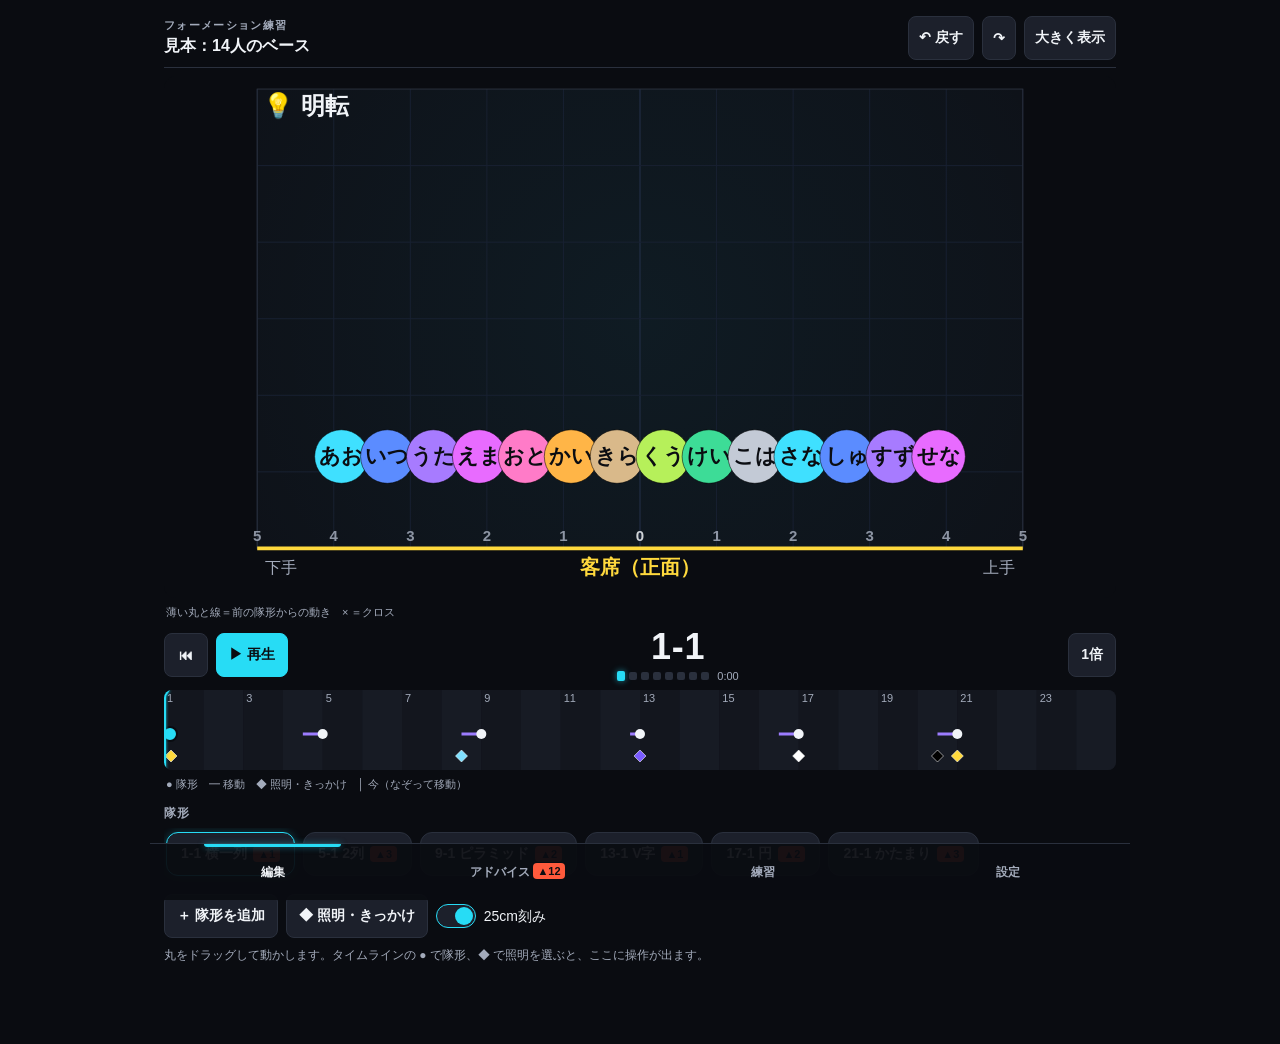
==== commit be900ff8: "公開：案C・YouTube で練習（規約の文と同意）・表示の改良・保存データ v=2（色・グループの形・ロック）・sw.js v2。dist sha256 526fe8f0 Co-Authored-B" ====
--- a/index.html
+++ b/index.html
@@ -3,8 +3,8 @@
 <head>
 <meta charset="utf-8">
 <meta name="viewport" content="width=device-width, initial-scale=1, viewport-fit=cover">
-<meta http-equiv="Content-Security-Policy" content="default-src 'none'; script-src 'self' 'unsafe-inline'; style-src 'unsafe-inline'; img-src 'self' data: blob:; media-src blob:; manifest-src 'self'; worker-src 'self'; connect-src 'self'; base-uri 'none'; form-action 'none'">
-<meta name="theme-color" content="#11151d">
+<meta http-equiv="Content-Security-Policy" content="default-src 'none'; script-src 'self' 'unsafe-inline' https://www.youtube.com; style-src 'unsafe-inline'; img-src 'self' data: blob:; media-src blob:; frame-src https://www.youtube-nocookie.com; manifest-src 'self'; worker-src 'self'; connect-src 'self'; base-uri 'none'; form-action 'none'">
+<meta name="theme-color" content="#0a0c11">
 <title>フォーメーション練習</title>
 <link rel="manifest" href="manifest.webmanifest">
 <link rel="apple-touch-icon" href="icon-180.png">
@@ -14,19 +14,58 @@
 <meta name="apple-mobile-web-app-title" content="立ち位置">
 <meta name="apple-mobile-web-app-status-bar-style" content="black-translucent">
 <style>
-/* 色・基準の値 */
+/* 色・光・余白の基準の値（案C スタジオ）。光はシアン（選ぶ・今）と紫（動き）の2色だけ */
 :root {
-  --bg: #11151d;
-  --panel: #1a202b;
-  --panel2: #222a37;
-  --line: #2e3848;
-  --text: #e8ecf3;
-  --muted: #9aa5b8;
-  --accent: #4fb3ff;
-  --accent2: #1a63d6;
-  --red: #ff6b6b;
-  --amber: #ffb547;
-  --green: #3ddc97;
+  /* 面 */
+  --bg: #0a0c11;
+  --panel: #13161e;
+  --panel2: #1c202b;
+  --line: #2a303d;
+  --stage-floor: #0e1118;
+  --grid: #182031;
+  --grid-c: #24314a;
+  --edge: #2a303d;
+  --tl-a: #13161e;
+  --tl-b: #171b24;
+  --energy: rgba(156,124,255,.22);
+  --beat-off: #2a303d;
+  --tabbar-bg: rgba(10,12,17,.94);
+  /* 字 */
+  --text: #f1f4f8;
+  --muted: #a3abbb;
+  --on-token: #0b0d12;
+  /* 光の役割：選んだ物・今＝シアン、動き＝紫 */
+  --sel: #27dcf5;
+  --path-focus: #27dcf5;
+  --now: #27dcf5;
+  --path: #9c7cff;
+  --audience: #ffd93d;
+  --primary-bg: #27dcf5;
+  --primary-fg: #0a0c11;
+  /* 判定：赤は「要修正」だけ。光らせない。必ず「▲」と言葉を添える */
+  --danger: #ff5a3c;
+  --warn: #ffc23d;
+  --info: #a3abbb;
+  /* 光（再生中のボタン・今の拍・選んだ物だけ、弱く） */
+  --glow-btn: 0 0 10px rgba(39,220,245,.35);
+  --glow-dot: 0 0 6px rgba(39,220,245,.6);
+  --chip-on-shadow: 0 0 8px rgba(39,220,245,.25);
+  --tab-glow: 0 0 6px rgba(39,220,245,.5);
+  /* 字の大きさ */
+  --fs-xs: 11px;
+  --fs-s: 12px;
+  --fs-m: 14px;
+  --fs-l: 16px;
+  --fs-count: 36px;
+  /* 余白・角・押す所 */
+  --pad: 14px;
+  --card-pad: 14px;
+  --gap: 8px;
+  --stage-radius: 12px;
+  --r-s: 8px;
+  --r-m: 12px;
+  --tap: 44px;
+  --tabbar-h: 56px;
   color-scheme: dark;
 }
 /* 画面の形 */
@@ -37,8 +76,8 @@
   margin: 0;
   background: var(--bg);
   color: var(--text);
-  font-family: -apple-system,BlinkMacSystemFont,"Hiragino Sans","Yu Gothic",sans-serif;
-  line-height: 1.55;
+  font-family: -apple-system,BlinkMacSystemFont,"Hiragino Sans","Yu Gothic UI","Yu Gothic",sans-serif;
+  line-height: 1.5;
   -webkit-text-size-adjust: 100%;
 }
 body {
@@ -47,62 +86,93 @@
 main {
   max-width: 980px;
   margin: 0 auto;
-  padding: calc(8px + env(safe-area-inset-top)) max(12px, env(safe-area-inset-right)) 40px max(12px, env(safe-area-inset-left));
-}
-header {
+  padding: calc(8px + env(safe-area-inset-top)) max(var(--pad), env(safe-area-inset-right)) calc(var(--tabbar-h) + 24px + env(safe-area-inset-bottom)) max(var(--pad), env(safe-area-inset-left));
+}
+header.app {
   display: flex;
-  align-items: baseline;
-  gap: 10px;
+  align-items: center;
+  gap: var(--gap);
   padding: 6px 0;
-}
-header h1 {
-  font-size: 17px;
+  min-height: 60px;
+  border-bottom: 1px solid var(--line);
+  margin-bottom: 8px;
+}
+header .hgroup {
+  flex: 1;
+  min-width: 0;
+}
+header .brand {
+  font-size: var(--fs-xs);
+  font-weight: 700;
+  letter-spacing: .12em;
+  color: var(--muted);
   margin: 0;
 }
-header #hdrTitle {
-  color: var(--muted);
-  font-size: 13px;
+header .title {
+  font-size: var(--fs-l);
+  font-weight: 700;
   overflow: hidden;
   text-overflow: ellipsis;
   white-space: nowrap;
 }
+button.hbtn {
+  padding: 0 10px;
+  white-space: nowrap;
+}
+.legend {
+  display: flex;
+  gap: 4px 12px;
+  flex-wrap: wrap;
+  font-size: var(--fs-xs);
+  color: var(--muted);
+  padding: 6px 2px 0;
+}
 button,select,input {
   font-family: inherit;
-  font-size: 15px;
+  font-size: 16px;
 }
 button {
   background: var(--panel2);
   color: var(--text);
   border: 1px solid var(--line);
-  border-radius: 8px;
+  border-radius: var(--r-s);
   padding: 8px 12px;
-  min-height: 40px;
+  min-height: var(--tap);
+  font-size: var(--fs-m);
+  font-weight: 600;
   cursor: pointer;
 }
 button:active {
   transform: translateY(1px);
 }
 button.primary {
-  background: var(--accent2);
-  border-color: var(--accent2);
-  color: #fff;
-  font-weight: 700;
+  background: var(--primary-bg);
+  border-color: var(--primary-bg);
+  color: var(--primary-fg);
+  font-weight: 800;
+}
+body.playing #btnPlay {
+  box-shadow: var(--glow-btn);
 }
 button.small {
-  min-height: 32px;
+  min-height: 36px;
   padding: 4px 10px;
-  font-size: 13px;
+  font-size: var(--fs-s);
 }
 button:disabled {
-  opacity: .45;
+  opacity: .4;
+}
+:focus-visible {
+  outline: 2px solid var(--sel);
+  outline-offset: 2px;
 }
 select,input[type=text],input[type=number],textarea {
-  background: #0d1118;
+  background: var(--bg);
   color: var(--text);
   border: 1px solid var(--line);
-  border-radius: 8px;
+  border-radius: var(--r-s);
   padding: 7px 8px;
-  min-height: 38px;
+  min-height: var(--tap);
 }
 input[type=number] {
   width: 72px;
@@ -110,16 +180,16 @@
 textarea {
   width: 100%;
   min-height: 90px;
-  font-size: 13px;
+  font-size: var(--fs-s);
 }
 label {
-  font-size: 13px;
+  font-size: var(--fs-s);
   color: var(--muted);
 }
 #stageWrap {
   position: relative;
-  background: #0b0e14;
-  border-radius: 12px;
+  background: var(--bg);
+  border-radius: var(--stage-radius);
   overflow: hidden;
   touch-action: none;
 }
@@ -131,7 +201,7 @@
   background: var(--panel);
   border-top: 1px solid var(--line);
   padding: 6px 10px;
-  font-size: 14px;
+  font-size: var(--fs-m);
   display: none;
 }
 body.proj #meInfo {
@@ -139,7 +209,7 @@
   left: 12px;
   top: 10px;
   max-width: 60vw;
-  background: rgba(10,14,20,.86);
+  background: rgba(10,12,18,.88);
   border: 1px solid var(--line);
   border-radius: 10px;
   font-size: min(3vh,22px);
@@ -151,7 +221,7 @@
   font-size: 22px;
   font-weight: 800;
   font-variant-numeric: tabular-nums;
-  color: #fff;
+  color: var(--text);
   text-shadow: 0 1px 4px #000;
   pointer-events: none;
 }
@@ -194,114 +264,307 @@
   display: block;
 }
 #transport {
+  display: grid;
+  grid-template-columns: var(--tap) auto 1fr auto;
+  gap: var(--gap);
+  align-items: center;
+  margin: 8px 0;
+}
+#transport button {
+  padding: 0 12px;
+  white-space: nowrap;
+}
+#btnBack {
+  padding: 0;
+}
+.count {
+  display: flex;
+  flex-direction: column;
+  align-items: center;
+  line-height: 1;
+}
+.count-num {
+  font-size: var(--fs-count);
+  font-weight: 800;
+  font-variant-numeric: tabular-nums;
+  letter-spacing: .02em;
+}
+.count-sub {
+  display: flex;
+  gap: 8px;
+  align-items: center;
+  margin-top: 6px;
+}
+.beats {
+  display: flex;
+  gap: 4px;
+}
+.beats i {
+  width: 8px;
+  height: 8px;
+  border-radius: 2px;
+  background: var(--beat-off);
+  transition: background-color .12s,box-shadow .12s;
+}
+.beats i:first-child {
+  height: 10px;
+  margin-top: -1px;
+}
+.beats i.on {
+  background: var(--now);
+  box-shadow: var(--glow-dot);
+}
+#timeDisp {
+  color: var(--muted);
+  font-size: var(--fs-xs);
+  font-variant-numeric: tabular-nums;
+}
+#timeline {
+  display: block;
+  width: 100%;
+  height: 80px;
+  background: var(--panel);
+  border-radius: var(--r-s);
+  touch-action: none;
+  cursor: pointer;
+}
+nav#tabs {
+  position: fixed;
+  left: 0;
+  right: 0;
+  bottom: 0;
+  max-width: 980px;
+  margin: 0 auto;
+  display: grid;
+  grid-template-columns: repeat(4,1fr);
+  background: var(--tabbar-bg);
+  border-top: 1px solid var(--line);
+  padding-bottom: env(safe-area-inset-bottom);
+  z-index: 5;
+}
+nav#tabs button {
+  position: relative;
+  border: none;
+  border-radius: 0;
+  background: none;
+  color: var(--muted);
+  min-height: var(--tabbar-h);
+  font-size: var(--fs-s);
+  font-weight: 700;
+  white-space: nowrap;
+  padding: 0 4px;
+}
+nav#tabs button.on {
+  color: var(--text);
+}
+nav#tabs button.on::before {
+  content: "";
+  position: absolute;
+  left: 22%;
+  right: 22%;
+  top: 0;
+  height: 3px;
+  border-radius: 0 0 3px 3px;
+  background: var(--sel);
+  box-shadow: var(--tab-glow);
+}
+.badge {
+  display: inline-block;
+  margin-left: 3px;
+  padding: 0 4px;
+  border-radius: 4px;
+  background: var(--danger);
+  color: var(--on-token);
+  font-size: var(--fs-xs);
+  font-weight: 800;
+  line-height: 16px;
+  vertical-align: 1px;
+}
+section.tab {
+  display: none;
+}
+section.tab.on {
+  display: block;
+}
+.row {
+  display: flex;
+  gap: var(--gap);
+  align-items: center;
+  flex-wrap: wrap;
+  margin: 8px 0;
+}
+.card {
+  background: var(--panel);
+  border: 1px solid var(--line);
+  border-radius: var(--r-m);
+  padding: var(--card-pad);
+  margin: 10px 0;
+}
+.card h3 {
+  margin: 0 0 6px;
+  font-size: var(--fs-l);
+}
+.muted,.hint {
+  color: var(--muted);
+  font-size: var(--fs-s);
+}
+.hint {
+  margin: 6px 0 0;
+}
+.sec-title {
+  font-size: var(--fs-s);
+  color: var(--muted);
+  font-weight: 700;
+  letter-spacing: .06em;
+  margin: 2px 0 6px;
+}
+.card-h {
+  display: flex;
+  align-items: center;
+  gap: var(--gap);
+  margin-bottom: 8px;
+}
+.card-h h3 {
+  flex: 1;
+  min-width: 0;
+  margin: 0;
+}
+.card-h .sw {
+  display: inline-block;
+  width: 16px;
+  height: 16px;
+  border-radius: 50%;
+  flex: 0 0 auto;
+  border: 1px solid #0006;
+}
+button.ghost {
+  background: transparent;
+}
+.field {
+  display: flex;
+  flex-direction: column;
+  gap: 4px;
+  font-size: var(--fs-s);
+  color: var(--muted);
+  margin: 8px 0;
+}
+.field select {
+  width: 100%;
+}
+/* 分割ボタン（今の状態が一目で見える） */
+.seg {
+  display: flex;
+  background: var(--panel2);
+  border: 1px solid var(--line);
+  border-radius: var(--r-s);
+  padding: 3px;
+  gap: 3px;
+}
+.seg button {
+  flex: 1;
+  min-height: 40px;
+  border: 0;
+  border-radius: 6px;
+  background: transparent;
+  color: var(--muted);
+  font-size: var(--fs-s);
+  font-weight: 700;
+  padding: 0 4px;
+}
+.seg button[aria-pressed=true] {
+  background: var(--bg);
+  color: var(--text);
+  box-shadow: inset 0 0 0 1px var(--sel);
+}
+/* スイッチ（チェックボックスの見た目） */
+input[type=checkbox] {
+  -webkit-appearance: none;
+  appearance: none;
+  width: 40px;
+  height: 24px;
+  border-radius: 12px;
+  background: var(--panel2);
+  border: 1px solid var(--line);
+  position: relative;
+  flex: 0 0 auto;
+  margin: 0;
+  cursor: pointer;
+}
+input[type=checkbox]::after {
+  content: "";
+  position: absolute;
+  left: 2px;
+  top: 2px;
+  width: 18px;
+  height: 18px;
+  border-radius: 50%;
+  background: var(--muted);
+  transition: transform .15s;
+}
+input[type=checkbox]:checked {
+  border-color: var(--sel);
+}
+input[type=checkbox]:checked::after {
+  transform: translateX(16px);
+  background: var(--sel);
+}
+label.switch {
   display: flex;
   align-items: center;
   gap: 8px;
-  margin: 8px 0;
-  flex-wrap: wrap;
-}
-#countDisp {
-  font-size: 26px;
-  font-weight: 800;
-  min-width: 76px;
-  text-align: center;
-  font-variant-numeric: tabular-nums;
-}
-#timeDisp {
-  color: var(--muted);
-  font-size: 12px;
-  min-width: 44px;
-}
-#timeline {
-  display: block;
-  width: 100%;
-  height: 64px;
-  background: var(--panel);
-  border-radius: 10px;
-  touch-action: none;
-  cursor: pointer;
-}
-nav#tabs {
-  display: flex;
-  gap: 4px;
-  margin: 12px 0 8px;
-  border-bottom: 1px solid var(--line);
-}
-nav#tabs button {
-  border: none;
-  border-bottom: 3px solid transparent;
-  border-radius: 0;
-  background: none;
-  color: var(--muted);
-  flex: 1;
-  font-weight: 700;
-}
-nav#tabs button.on {
+  min-height: var(--tap);
+  font-size: var(--fs-m);
   color: var(--text);
-  border-bottom-color: var(--accent);
-}
-section.tab {
-  display: none;
-}
-section.tab.on {
-  display: block;
-}
-.row {
-  display: flex;
-  gap: 8px;
-  align-items: center;
-  flex-wrap: wrap;
-  margin: 8px 0;
-}
-.card {
-  background: var(--panel);
+}
+.row label.switch {
+  display: inline-flex;
+}
+input[type=color] {
+  width: var(--tap);
+  height: var(--tap);
+  padding: 2px;
   border: 1px solid var(--line);
-  border-radius: 10px;
-  padding: 10px 12px;
-  margin: 8px 0;
-}
-.card h3 {
-  margin: 0 0 6px;
-  font-size: 14px;
-}
-.muted {
-  color: var(--muted);
-  font-size: 13px;
+  border-radius: var(--r-s);
+  background: var(--bg);
 }
 .chips {
   display: flex;
-  gap: 6px;
+  gap: var(--gap);
   overflow-x: auto;
-  padding: 4px 0 8px;
+  padding: 4px 2px 10px;
   scrollbar-width: thin;
 }
 .chip {
   flex: 0 0 auto;
   background: var(--panel2);
   border: 1px solid var(--line);
-  border-radius: 999px;
-  padding: 6px 12px;
-  font-size: 13px;
-  min-height: 34px;
+  border-radius: var(--r-m);
+  padding: 4px 14px;
+  font-size: var(--fs-m);
+  font-weight: 700;
+  min-height: var(--tap);
   white-space: nowrap;
 }
 .chip.on {
-  background: var(--accent2);
-  border-color: var(--accent2);
-  color: #fff;
+  border-color: var(--sel);
+  box-shadow: var(--chip-on-shadow);
 }
 .chip .bad {
   display: inline-block;
   min-width: 16px;
   height: 16px;
   line-height: 16px;
-  border-radius: 8px;
-  background: var(--red);
-  color: #fff;
-  font-size: 11px;
+  border-radius: 4px;
+  background: var(--danger);
+  color: var(--on-token);
+  font-size: var(--fs-xs);
+  font-weight: 800;
   text-align: center;
   margin-left: 6px;
-  padding: 0 4px;
+  padding: 0 5px;
+}
+.chip .bad::before {
+  content: "▲";
 }
 .adv {
   display: flex;
@@ -309,57 +572,91 @@
   align-items: flex-start;
   background: var(--panel);
   border: 1px solid var(--line);
-  border-left: 4px solid var(--muted);
-  border-radius: 8px;
-  padding: 8px 10px;
-  margin: 6px 0;
+  border-radius: var(--r-s);
+  padding: 10px 12px;
+  margin: 8px 0;
 }
 .adv.l0 {
-  border-left-color: var(--red);
+  border-left: 4px solid var(--danger);
 }
 .adv.l1 {
-  border-left-color: var(--amber);
-}
-.adv.l2 {
-  border-left-color: #6b7890;
+  border-left: 4px solid var(--warn);
 }
 .adv .tag {
-  font-size: 11px;
-  font-weight: 700;
+  flex: 0 0 auto;
+  font-size: var(--fs-xs);
+  font-weight: 800;
   border-radius: 4px;
-  padding: 1px 6px;
+  padding: 2px 6px;
   white-space: nowrap;
 }
 .adv.l0 .tag {
-  background: var(--red);
-  color: #fff;
+  background: var(--danger);
+  color: var(--on-token);
+}
+.adv.l0 .tag::before {
+  content: "▲ ";
 }
 .adv.l1 .tag {
-  background: var(--amber);
-  color: #1a1200;
+  border: 1.5px solid var(--warn);
+  color: var(--warn);
+}
+.adv.l1 .tag::before {
+  content: "● ";
 }
 .adv.l2 .tag {
-  background: #3a4456;
-  color: #dde;
+  border: 1px dashed var(--info);
+  color: var(--muted);
+}
+.adv.l2 .tag::before {
+  content: "i ";
 }
 .adv .body {
   flex: 1;
-  font-size: 14px;
+  font-size: var(--fs-m);
 }
 .adv .where {
-  color: var(--accent);
-  font-size: 12px;
+  color: var(--sel);
+  font-size: var(--fs-s);
+  font-weight: 700;
   cursor: pointer;
   text-decoration: underline;
 }
 .summary {
   display: flex;
-  gap: 10px;
+  gap: 6px;
   flex-wrap: wrap;
-  font-size: 14px;
-}
-.summary b {
-  font-size: 18px;
+  font-size: var(--fs-s);
+  margin-bottom: 8px;
+}
+.summary .pill {
+  font-weight: 800;
+  border-radius: 6px;
+  padding: 3px 8px;
+}
+.summary .pill b {
+  font-size: var(--fs-l);
+}
+.summary .p0 {
+  background: var(--danger);
+  color: var(--on-token);
+}
+.summary .p0::before {
+  content: "▲ ";
+}
+.summary .p1 {
+  border: 1.5px solid var(--warn);
+  color: var(--warn);
+}
+.summary .p1::before {
+  content: "● ";
+}
+.summary .p2 {
+  border: 1px dashed var(--info);
+  color: var(--muted);
+}
+.summary .p2::before {
+  content: "i ";
 }
 .dlist {
   display: grid;
@@ -385,13 +682,14 @@
 #toast {
   position: fixed;
   left: 50%;
-  bottom: 24px;
+  bottom: calc(var(--tabbar-h) + 16px + env(safe-area-inset-bottom));
   transform: translateX(-50%);
-  background: #000c;
-  color: #fff;
-  padding: 10px 16px;
+  background: var(--panel2);
+  border: 1px solid var(--line);
+  color: var(--text);
+  padding: 10px 14px;
   border-radius: 10px;
-  font-size: 14px;
+  font-size: var(--fs-m);
   opacity: 0;
   transition: opacity .25s;
   pointer-events: none;
@@ -404,14 +702,14 @@
 #askBox {
   position: fixed;
   left: 50%;
-  bottom: 24px;
+  bottom: calc(var(--tabbar-h) + 16px + env(safe-area-inset-bottom));
   transform: translateX(-50%);
   background: var(--panel2);
-  border: 1px solid var(--accent);
+  border: 1px solid var(--sel);
   color: var(--text);
   padding: 12px 14px;
-  border-radius: 12px;
-  font-size: 14px;
+  border-radius: var(--r-m);
+  font-size: var(--fs-m);
   z-index: 30;
   width: min(92vw,420px);
   box-shadow: 0 6px 24px #0008;
@@ -422,19 +720,280 @@
 details summary {
   cursor: pointer;
   color: var(--muted);
-  font-size: 13px;
+  font-size: var(--fs-s);
 }
 .kv {
   display: grid;
   grid-template-columns: auto 1fr;
   gap: 4px 10px;
-  font-size: 13px;
+  font-size: var(--fs-s);
+}
+/* 動きを減らす：端末の「視差効果を減らす」のとき、画面の部品の移り変わり（切り替え）を止める */
+@media (prefers-reduced-motion: reduce) {
+  *,*::before,*::after {
+    transition: none!important;
+    animation: none!important;
+    scroll-behavior: auto!important;
+  }
+}
+section.tab {
+  margin-top: 12px;
+}
+/* 色の選び・グループの形・ロックの印（案C の変数だけで色を決める） */
+.swbtn {
+  position: relative;
+  padding: 0;
+  min-height: 0;
+  cursor: pointer;
+}
+.swbtn::after {
+  content: "";
+  position: absolute;
+  inset: -13px -6px;
+}
+.swbtn:focus-visible,
+.palbtn:focus-visible {
+  outline: 2px solid var(--sel);
+  outline-offset: 2px;
+}
+.dlist .palrow {
+  grid-column: 1 / -1;
+}
+.palrow {
+  display: flex;
+  flex-wrap: wrap;
+  gap: 6px;
+  margin: 2px 0 6px;
+}
+.palrow[hidden] {
+  display: none;
+}
+.palbtn {
+  width: 40px;
+  min-height: 40px;
+  height: 40px;
+  padding: 0;
+  border-radius: 50%;
+  border: 2px solid #0006;
+  color: var(--on-token);
+  font-size: 18px;
+  font-weight: 800;
+  line-height: 1;
+}
+.palbtn.on {
+  border-color: var(--text);
+  box-shadow: 0 0 0 2px var(--sel);
+}
+.palbtn.extra {
+  border-style: dashed;
+}
+/* グループ：メンバーの一覧は1列にして、行の中にグループの選びを置く */
+.dlist.has-groups {
+  grid-template-columns: minmax(0, 1fr);
+}
+.drow select {
+  flex: 0 0 48%;
+  min-width: 0;
+  min-height: 40px;
+}
+.grow {
+  margin: 8px 0;
+  padding: 8px;
+  border: 1px solid var(--line);
+  border-radius: var(--r-s);
+}
+.grow-h {
+  display: flex;
+  align-items: center;
+  gap: 8px;
+  margin-bottom: 6px;
+}
+.grow-h input {
+  flex: 1;
+  min-width: 0;
+}
+.grow-h .muted {
+  white-space: nowrap;
+}
+/* ロック：固定している人の一覧・意図したクロスの一覧 */
+.lockbox {
+  margin: 8px 0;
+}
+.crosslist {
+  display: flex;
+  flex-wrap: wrap;
+  gap: 6px;
+  margin: 6px 0;
+}
+.crossbtn[aria-pressed=true] {
+  box-shadow: inset 0 0 0 1px var(--sel);
+  color: var(--text);
+}
+/* YouTube の動画の枠。上に何も重ねない（枠の中に絶対配置・固定の物を入れない）。16:9・最小 200×200px */
+#ytBox {
+  max-width: 640px;
+  margin: 0 auto 8px;
+}
+#ytFrameWrap {
+  width: 100%;
+  aspect-ratio: 16 / 9;
+  min-width: 200px;
+  min-height: 200px;
+  background: #000;
+  border-radius: var(--stage-radius);
+  overflow: hidden;
+}
+#ytFrameWrap iframe {
+  display: block;
+  width: 100%;
+  height: 100%;
+  border: 0;
+}
+#ytBox .yt-bar {
+  display: flex;
+  flex-wrap: wrap;
+  align-items: center;
+  gap: 6px var(--gap);
+  padding-top: 6px;
+}
+#ytBox .yt-bar #ytStatus {
+  flex: 1;
+  min-width: 8em;
+}
+/* プライバシーポリシーの1枚（全面）・同意の確認・設定タブのリンク */
+.terms-links {
+  margin: 8px 0;
+  padding-left: 20px;
+}
+.terms-links li {
+  margin: 4px 0;
+}
+.terms-links a,button.linklike {
+  color: var(--sel);
+  text-decoration: underline;
+}
+button.linklike {
+  background: none;
+  border: 0;
+  padding: 0;
+  min-height: 0;
+  font-size: inherit;
+  font-weight: inherit;
+  text-align: left;
+}
+.overlay {
+  outline: none;
+  position: fixed;
+  inset: 0;
+  z-index: 40;
+  background: var(--bg);
+  overflow-y: auto;
+  -webkit-overflow-scrolling: touch;
+}
+.overlay-in {
+  max-width: 720px;
+  margin: 0 auto;
+  padding: 0 var(--pad) calc(24px + env(safe-area-inset-bottom));
+  min-height: 100%;
+}
+.overlay-bar {
+  position: sticky;
+  top: 0;
+  display: flex;
+  justify-content: flex-end;
+  padding: calc(8px + env(safe-area-inset-top)) 0 8px;
+  background: var(--bg);
+}
+.overlay-in > .overlay-bar:last-child {
+  position: static;
+  padding-bottom: 0;
+}
+.policy {
+  font-size: var(--fs-m);
+  line-height: 1.7;
+}
+.policy h2 {
+  font-size: 18px;
+  margin: 4px 0 8px;
+}
+.policy h3 {
+  font-size: var(--fs-l);
+  margin: 20px 0 6px;
+  padding-top: 10px;
+  border-top: 1px solid var(--line);
+}
+.policy h4 {
+  font-size: var(--fs-m);
+  margin: 12px 0 4px;
+  color: var(--muted);
+}
+.policy p,.policy ul {
+  margin: 4px 0;
+}
+.policy ul {
+  padding-left: 20px;
+}
+.policy a {
+  color: var(--sel);
+  margin-left: .4em;
+}
+.policy table {
+  width: 100%;
+  border-collapse: collapse;
+  margin: 6px 0;
+  font-size: var(--fs-s);
+  line-height: 1.5;
+}
+.policy th,.policy td {
+  border: 1px solid var(--line);
+  padding: 6px 8px;
+  text-align: left;
+  vertical-align: top;
+}
+.policy th {
+  background: var(--panel);
+}
+/* 同意の確認：下から出る札（askBox と同じ作り。ポリシーの全面の下に隠れる） */
+.consent {
+  position: fixed;
+  left: 50%;
+  bottom: calc(var(--tabbar-h) + 16px + env(safe-area-inset-bottom));
+  transform: translateX(-50%);
+  background: var(--panel2);
+  border: 1px solid var(--sel);
+  color: var(--text);
+  padding: 12px 14px;
+  border-radius: var(--r-m);
+  font-size: var(--fs-m);
+  z-index: 35;
+  width: min(94vw,460px);
+  max-height: calc(100vh - var(--tabbar-h) - 32px);
+  overflow-y: auto;
+  box-shadow: 0 6px 24px #0008;
+}
+.consent-title {
+  font-weight: 800;
+  margin-bottom: 4px;
 }
 </style>
 </head>
 <body>
 <main>
-<header><h1>フォーメーション練習</h1><span id="hdrTitle"></span></header>
+<header class="app">
+  <div class="hgroup"><h1 class="brand">フォーメーション練習</h1><div class="title" id="hdrTitle"></div></div>
+  <button id="btnUndo" class="hbtn" aria-label="元に戻す">↶ 戻す</button>
+  <button id="btnRedo" class="hbtn" aria-label="やり直す" title="やり直す">↷</button>
+  <button id="btnProj" class="hbtn">大きく表示</button>
+</header>
+
+<div id="ytBox" hidden>
+  <div id="ytFrameWrap"></div>
+  <div class="yt-bar">
+    <span id="ytStatus" class="muted" role="status"></span>
+    <button id="btnYtSync" class="small" title="動画の今の位置に、アプリの位置を合わせ直します">位置を合わせ直す</button>
+    <button id="btnYtClose" class="small">動画を閉じる</button>
+  </div>
+</div>
 
 <div id="stageWrap">
   <canvas id="stage" aria-label="ステージ図"></canvas>
@@ -443,68 +1002,89 @@
   <button id="projPlay" class="primary">▶</button>
   <button id="projExit">閉じる</button>
 </div>
+<div class="legend" id="stLegend"></div>
 
 <div id="transport">
-  <button id="btnPlay" class="primary" style="min-width:64px">▶ 再生</button>
-  <button id="btnBack" title="選んだ隊形の少し前へ">⏮</button>
-  <div id="countDisp">1-1</div>
-  <div id="timeDisp"></div>
-  <label>速さ <select id="rate"><option value="0.5">0.5倍</option><option value="0.75">0.75倍</option><option value="1" selected>1倍</option></select></label>
-  <button id="btnProj">大きく表示</button>
+  <button id="btnBack" title="選んだ隊形の少し前へ" aria-label="選んだ隊形の少し前へ">⏮</button>
+  <button id="btnPlay" class="primary">▶ 再生</button>
+  <div class="count">
+    <div id="countDisp" class="count-num">1-1</div>
+    <div class="count-sub"><div class="beats" id="beats"><i></i><i></i><i></i><i></i><i></i><i></i><i></i><i></i></div><span id="timeDisp"></span></div>
+  </div>
+  <button id="btnRate" title="速さ（押すたびに切り替わります）">1倍</button>
 </div>
 <canvas id="timeline" aria-label="タイムライン"></canvas>
-<div class="muted" style="margin-top:4px">タイムライン：数字は8カウントの番号。棒は曲の盛り上がり、●は隊形、横線は移動の区間、◆は照明・きっかけ。</div>
-
-<nav id="tabs">
-  <button data-tab="edit" class="on">編集</button>
-  <button data-tab="advice">アドバイス</button>
-  <button data-tab="practice">練習</button>
-  <button data-tab="setup">設定</button>
-</nav>
+<div class="legend">● 隊形　━ 移動　◆ 照明・きっかけ　│ 今（なぞって移動）</div>
 
 <!-- 編集 -->
 <section class="tab on" id="tab-edit">
+  <div class="sec-title">隊形</div>
   <div class="chips" id="keyChips"></div>
-  <div class="card">
+  <div class="row">
+    <button id="btnAddKey">＋ 隊形を追加</button>
+    <button id="btnAddCue">◆ 照明・きっかけ</button>
+    <label class="switch"><input type="checkbox" id="snap" checked> 25cm刻み</label>
+  </div>
+  <div class="hint" id="editHint">丸をドラッグして動かします。タイムラインの ● で隊形、◆ で照明を選ぶと、ここに操作が出ます。</div>
+
+  <!-- 選んだ隊形 -->
+  <div class="card" id="cardKey" hidden>
+    <div class="card-h"><h3 id="cardKeyTitle">隊形</h3><button class="ghost small" id="btnCloseKey">閉じる</button></div>
     <div class="row">
       <label>名前 <input type="text" id="kName" style="width:9em" maxlength="20"></label>
       <label>始まり <input type="number" id="kEight" min="1" step="1">-<input type="number" id="kCount" min="1" max="8" step="1" style="width:56px"></label>
       <label>移動 <input type="number" id="kMove" min="1" max="64" step="1" style="width:60px">カウント</label>
     </div>
     <div class="row">
-      <button id="btnAddKey">＋ 隊形を追加</button>
+      <button id="btnMirror">左右反転</button>
+      <button id="btnCenter">中央に寄せる</button>
       <button id="btnDelKey">削除</button>
-      <button id="btnUndo">↶ 元に戻す</button>
-      <button id="btnRedo">↷ やり直す</button>
-      <label><input type="checkbox" id="snap" checked> 25cm刻み</label>
     </div>
     <div class="row">
       <select id="tplSel"></select>
       <button id="btnTpl">形を当てはめる</button>
-      <button id="btnMirror">左右反転</button>
-      <button id="btnCenter">中央に寄せる</button>
     </div>
-    <div class="muted" id="editHint">丸をドラッグして立ち位置を動かせます。薄い丸と線は、ひとつ前の隊形からの動きです。黄色の×はクロスする場所です。</div>
+    <div class="lockbox">
+      <div class="muted" id="lockSummary"></div>
+      <div class="row" id="rowLockClear" hidden><button class="small" id="btnLockClear">位置の固定を全部外す</button></div>
+      <div id="crossBox" hidden>
+        <div class="muted">クロスする組：押すと「意図したクロス」の印を付け外し（ぶつかりの警告と行き先の入れ替えの対象から外れます）</div>
+        <div class="crosslist" id="crossList"></div>
+      </div>
+    </div>
+    <div class="hint">薄い丸と線は、ひとつ前の隊形からの動きです。黄色の×はクロスする場所です（押すと、意図したクロスの印を付け外しできます）。鍵の印の丸は、位置を固定しています。</div>
   </div>
-  <div class="card">
-    <h3>照明・きっかけ</h3>
+
+  <!-- 選んだ丸（ダンサー） -->
+  <div class="card" id="cardDancer" hidden>
+    <div class="card-h"><button type="button" class="sw swbtn" id="cardDancerSw" aria-label="色を選ぶ" aria-expanded="false"></button><h3 id="cardDancerName"></h3><button class="ghost small" id="btnCloseDancer">閉じる</button></div>
+    <div class="palrow" id="cardDancerPal" hidden></div>
+    <p class="kv" id="cardDancerPos"></p>
+    <p class="kv" id="cardDancerBami"></p>
+    <div class="row" id="cardDancerGroupRow" hidden><label>グループ <select id="cardDancerGroupSel"></select></label></div>
+    <p class="kv" id="cardDancerNear"></p>
+    <div class="hint">ドラッグで動かせます（ロック中の丸は動きません）。</div>
+    <div class="row"><button id="btnLockDancer" aria-pressed="false">この隊形で位置を固定する（ロック）</button></div>
+    <div class="hint" id="cardDancerLockHint" hidden>ロック中：この隊形では、自動の直し・反転・中央寄せ・形の当てはめ・ドラッグでも、この人の位置は動きません。</div>
+    <div class="row"><button id="btnSetMe">この人を「自分」にする</button></div>
+  </div>
+
+  <!-- 選んだ照明・きっかけ（直すとすぐ反映。元に戻すで戻せる） -->
+  <div class="card" id="cardCue" hidden>
+    <div class="card-h"><h3>◆ 照明・きっかけ</h3><button class="ghost small" id="btnCloseCue">閉じる</button></div>
     <div class="chips" id="cueChips"></div>
     <div class="row">
       <select id="cKind"></select>
       <input type="text" id="cName" maxlength="20" placeholder="名前（例：サビ前の暗転）" style="width:12em">
-      <label>色 <input type="color" id="cColor" value="#ff3b6b" style="width:44px;height:36px;padding:0;border:none;background:none"></label>
+      <label>色 <input type="color" id="cColor" value="#7a5cff"></label>
       <label>当てる人 <select id="cTarget"></select></label>
     </div>
     <div class="row">
       <label>時刻 <input type="number" id="cEight" min="1" step="1">-<input type="number" id="cCount" min="1" max="8" step="1" style="width:56px"></label>
       <label>フェード <input type="number" id="cFade" min="0" max="32" step="1" style="width:60px">カウント</label>
     </div>
-    <div class="row">
-      <button id="btnAddCue">＋ 今のカウントに追加</button>
-      <button id="btnUpdCue">選んだものを更新</button>
-      <button id="btnDelCue">削除</button>
-    </div>
-    <div class="muted">照明が変わる所や、音のきっかけ（歌い出し・ドラムなど）を入れると、練習画面と動画に「あと何カウント」で出ます。暗転中も立ち位置は線で見えます。</div>
+    <div class="row"><button id="btnDelCue">削除</button></div>
+    <div class="hint">変えるとすぐ反映されます（元に戻すで戻せます）。照明が変わる所や、音のきっかけ（歌い出し・ドラムなど）を入れると、練習画面と動画に「あと何カウント」で出ます。暗転中も立ち位置は線で見えます。</div>
   </div>
 </section>
 
@@ -514,19 +1094,19 @@
     <div class="summary" id="advSummary"></div>
     <div class="row">
       <button class="primary" id="btnImprove">まとめて改善して完成形へ</button>
-      <label><input type="checkbox" id="allowSwap" checked> 立ち位置の入れ替えも許可</label>
     </div>
     <div class="row">
-      <label><input type="checkbox" id="compare"> ベース（改善前）を点線で重ねる</label>
+      <label class="switch"><input type="checkbox" id="allowSwap" checked> 立ち位置の入れ替えも許可</label>
+      <label class="switch"><input type="checkbox" id="compare"> ベース（改善前）を点線で重ねる</label>
+    </div>
+    <div class="row">
       <button class="small" id="btnRestoreBase">ベースに戻す</button>
       <button class="small" id="btnSetBase">今の形をベースにする</button>
-      <button class="small" id="btnUndo2">↶ 元に戻す</button>
-      <button class="small" id="btnRedo2">↷ やり直す</button>
     </div>
     <div class="row">
       <button class="small" id="btnAiText">AIに相談する文章をコピー</button>
-      <span class="muted">Claude や ChatGPT に貼ると、振付の観点の意見をもらえます。</span>
     </div>
+    <div class="hint">Claude や ChatGPT に貼ると、振付の観点の意見をもらえます。</div>
   </div>
   <div id="advList"></div>
 </section>
@@ -534,16 +1114,27 @@
 <!-- 練習 -->
 <section class="tab" id="tab-practice">
   <div class="card">
-    <div class="row">
-      <label>自分 <select id="meSel"></select></label>
-      <label>向き <select id="viewSel"><option value="audience">客席から見る（正面が下）</option><option value="dancer">ダンサー目線（正面が上）</option></select></label>
+    <label class="field">自分 <select id="meSel"></select></label>
+    <div class="field">向き
+      <div class="seg" id="viewSeg">
+        <button data-view="audience" aria-pressed="true">客席から（上手が右）</button>
+        <button data-view="dancer" aria-pressed="false">ダンサー目線（上手が左）</button>
+      </div>
     </div>
-    <div class="row">
-      <label><input type="checkbox" id="showNames" checked> 名前を表示</label>
-      <label><input type="checkbox" id="showPaths"> 次の位置への矢印（全員）</label>
-      <label><input type="checkbox" id="clickOn"> カウント音（1拍ごとにクリック）</label>
+    <div class="field">速さ
+      <div class="seg" id="rateSeg">
+        <button data-rate="0.5" aria-pressed="false">0.5倍</button>
+        <button data-rate="0.75" aria-pressed="false">0.75倍</button>
+        <button data-rate="1" aria-pressed="true">1倍</button>
+      </div>
     </div>
-    <div class="muted">「自分」を選ぶと、自分の丸が大きくなり、次の立ち位置と移動の向きが出ます。プロジェクターに映すときは「大きく表示」を使ってください（スペースキーで再生・停止）。</div>
+    <div>
+      <label class="switch"><input type="checkbox" id="showNames" checked> 名前を表示</label>
+      <label class="switch"><input type="checkbox" id="showPaths"> 次の位置への矢印（全員）</label>
+      <label class="switch"><input type="checkbox" id="showBamiri" checked> バミリ番号（前の縁に中央0・1mごと）</label>
+      <label class="switch"><input type="checkbox" id="clickOn"> カウント音（1拍ごとにクリック）</label>
+    </div>
+    <div class="hint">「自分」を選ぶと、自分の丸が大きくなり、次の立ち位置と移動の向きが出ます。プロジェクターに映すときは、上の「大きく表示」を使ってください（スペースキーで再生・停止）。</div>
   </div>
   <div class="card">
     <h3>書き出し</h3>
@@ -552,7 +1143,7 @@
       <button id="btnKeyPng">今の隊形を画像に</button>
       <button id="btnVideo">動画に書き出す</button>
     </div>
-    <div class="muted" id="videoNote">動画は最初から最後まで実際の速さで再生しながら作ります。曲を読み込んでいると音も入ります。</div>
+    <div class="hint" id="videoNote">動画は最初から最後まで実際の速さで再生しながら作ります。曲を読み込んでいると音も入ります。</div>
   </div>
 </section>
 
@@ -584,10 +1175,35 @@
     <div class="row"><button id="btnNowIsOne">再生中の「今」を 1-1 にする</button></div>
     <div class="muted">自動で測ったBPMや頭の位置は、ずれることがあります。曲を流しながら数字が合っているかを確かめ、上のボタンで直してください。</div>
   </div>
+  <div class="card" id="cardYtTerms">
+    <h3>YouTube の動画を使う前に</h3>
+    <div>YouTube の動画を使うと YouTube 利用規約に同意したことになります。</div>
+    <ul class="terms-links" id="ytTermsLinks">
+      <li><a href="https://www.youtube.com/t/terms" target="_blank" rel="noopener noreferrer">YouTube 利用規約</a></li>
+      <li><a href="https://policies.google.com/privacy" target="_blank" rel="noopener noreferrer">Google のプライバシーポリシー</a></li>
+      <li><button type="button" class="linklike" data-open-privacy>このアプリのプライバシーポリシー</button></li>
+    </ul>
+    <div class="muted">初めて動画を出すときに、同意を1回だけ確かめます。YouTube の動画を使わないあいだは、YouTube に通信しません。</div>
+  </div>
+  <div class="card" id="cardYt">
+    <h3>YouTube の動画</h3>
+    <div class="row">
+      <input type="text" id="ytUrl" inputmode="url" autocomplete="off" autocapitalize="off" spellcheck="false" placeholder="YouTube の URL" aria-label="YouTube の URL" style="flex:1;min-width:12em">
+      <button id="btnYtOpen">動画を出す</button>
+    </div>
+    <div class="muted" id="ytMsg" role="status"></div>
+    <div class="muted">URL は youtube.com/watch?v=… ・ youtu.be/… ・ youtube.com/shorts/… が使えます。動画は画面の上に出て、再生・停止・位置の移動にアプリの位置が追いかけます。上の「曲」と同じ BPM と1カウント目の時刻で拍に合わせます（ずれたら「位置を合わせ直す」）。速さは YouTube の側（動画の歯車）で変えてください。曲のファイルとは同時に使えません。動画は保存されず、開いたこの端末にだけ ID が残ります。</div>
+  </div>
   <div class="card">
     <h3>メンバー（<span id="dCount"></span>人）</h3>
     <div class="dlist" id="dancerList"></div>
     <div class="row"><button class="small" id="btnAddDancer">＋ 1人追加</button><button class="small" id="btnDelDancer">最後の1人を削除</button></div>
+  </div>
+  <div class="card" id="cardGroups">
+    <h3>グループ（形で見分ける）</h3>
+    <div class="muted">グループごとに丸の形を変えます（丸・四角・三角・ひし形）。色だけに頼らず見分けられます。メンバーの行で、その人のグループを選びます。1人は1つのグループまで・グループは8つまでです。</div>
+    <div id="groupList"></div>
+    <div class="row"><button class="small" id="btnAddGroup">＋ グループを追加</button></div>
   </div>
   <div class="card">
     <h3>保存・読み込み</h3>
@@ -601,11 +1217,133 @@
       <div class="row"><button class="small" id="btnPasteLoad">読み込む</button></div>
     </details>
     <div class="row"><button class="small" id="btnDemo">見本の作品に戻す（今の内容は消えます）</button></div>
+    <div class="row" id="rowUnreadable" hidden>
+      <button class="small" id="btnExportUnreadable">読めなかった作品を書き出す</button>
+      <span class="muted">起動のときに読めなかった保存データを、そのまま別に残してあります</span>
+    </div>
   </div>
 </section>
+
+<!-- 画面の下に固定のタブ -->
+<nav id="tabs" role="tablist">
+  <button data-tab="edit" class="on">編集</button>
+  <button data-tab="advice">アドバイス<span class="badge" id="advBadge" hidden></span></button>
+  <button data-tab="practice">練習</button>
+  <button data-tab="setup">設定</button>
+</nav>
 </main>
 <div id="toast"></div>
 <div id="askBox" hidden></div>
+<!-- プライバシーポリシーの1枚（アプリの中。設定タブのボタン・同意の確認から開く）。元の下書き：formation\docs\04_プライバシーポリシー_下書き_2026-11-26.md -->
+<div id="privacyBox" class="overlay" tabindex="-1" role="dialog" aria-modal="true" aria-labelledby="privacyTitle" hidden>
+  <div class="overlay-in">
+    <div class="overlay-bar">
+      <button id="btnPrivacyClose" class="primary">閉じる</button>
+    </div>
+    <article class="policy">
+      <h2 id="privacyTitle">フォーメーション練習 プライバシーポリシー</h2>
+      <p class="muted">最終改定日：2026年11月26日（下書き。公開する日に書き直します）</p>
+
+      <h3>1. このアプリについて</h3>
+      <p>「フォーメーション練習」は、ダンサーの立ち位置や動きを画面で確かめる練習アプリです。</p>
+      <p>運営する人：準備中</p>
+
+      <h3>2. 集める物・集めない物</h3>
+      <h4>集めない物</h4>
+      <p>このアプリは、次の物を集めません。送りません。</p>
+      <ul>
+        <li>お名前・メールアドレス・電話番号・住所</li>
+        <li>位置情報</li>
+        <li>アクセス解析・広告のための情報（そのための部品は入れていません）</li>
+        <li>ログイン情報（このアプリにログインはありません。Google や YouTube のアカウントにもつながりません）</li>
+      </ul>
+      <h4>端末の中だけに置く物</h4>
+      <p>次の物は、お使いの端末（iPhone や Android のブラウザー）の中だけに保存します。運営する人のところには届きません。ほかのサーバーにも送りません。</p>
+      <table>
+        <thead><tr><th>物</th><th>中身</th><th>消えるとき</th></tr></thead>
+        <tbody>
+          <tr><td>作った作品</td><td>隊形・人の名前・ステージの大きさ・照明のきっかけなど</td><td>作り直すまで残る</td></tr>
+          <tr><td>自分の選び・向きの選び</td><td>「自分」にした人の番号・客席から／ダンサー目線</td><td>変えるまで残る</td></tr>
+          <tr><td>YouTube の動画の番号</td><td>入れた URL の中の11文字の動画 ID だけ（別のしまい場所）</td><td>「動画を閉じる」を押すと消える</td></tr>
+          <tr><td>同意の印</td><td>YouTube の動画を使うことに同意した日付だけ（別のしまい場所。作品には入りません）</td><td>端末のデータを消すまで残る</td></tr>
+          <tr><td>読めなかった作品の写し</td><td>起動のとき読めなかった保存データを、そのまま3件まで</td><td>古い物から入れ替わる</td></tr>
+        </tbody>
+      </table>
+      <ul>
+        <li>曲のファイルは、端末の中だけで解析します。どこにも送りません。曲は保存しません（開き直したら読み込み直します）。</li>
+        <li>「ファイルに保存」「画像に書き出す」「動画に書き出す」は、押したときだけ、端末にファイルを作ります。それを誰に渡すかは、お使いの方が決めます。</li>
+      </ul>
+
+      <h3>3. YouTube の動画を使うとき</h3>
+      <h4>いつ YouTube につながるか</h4>
+      <p>設定タブで YouTube の URL を入れて「動画を出す」を押したときだけ、YouTube（運営は Google）につながります。動画を出さないあいだは、YouTube にまったく通信しません。開き直しても、前の動画は自動では出ません。動画は自動では再生されません。再生ボタンを押したときだけ再生します。</p>
+      <p>初めて動画を出すときに、この文書と YouTube の利用規約を読んで同意するかを、1回だけ確かめます。</p>
+      <h4>使っている仕組み</h4>
+      <ul>
+        <li>このアプリは <strong>YouTube API サービス（YouTube の埋め込みプレーヤーと IFrame Player API）</strong> を使っています。</li>
+        <li>動画の枠は、YouTube の「プライバシー強化モード」の埋め込み（youtube-nocookie.com）です。YouTube のヘルプでは、この方式だと「埋め込み動画を見たことが、YouTube でのおすすめの表示に使われない。広告も、個人に合わせた広告にならない」と説明されています。</li>
+      </ul>
+      <h4>YouTube に送られる物</h4>
+      <p>動画の枠が読み込まれると、YouTube の仕組みにより、YouTube（Google）にお使いの端末の基本的な情報が送られます。YouTube の開発者向けの決まりには、次のように書かれています。</p>
+      <ul>
+        <li>枠を読み込んだとき：動画の題名や画像を出す・再生できるかを調べる・不正を防ぐために、基本的な利用者の情報が YouTube と共有される。</li>
+        <li>動画を再生したとき：プレーヤーを整えるために、さらに情報が集められ共有される。</li>
+      </ul>
+      <p>何が送られるかの細かい一覧は、YouTube の側が決めています。このアプリは、YouTube に作品・曲・名前・動画の ID の保存内容を送りません（プレーヤーに動画の ID を伝えるのは、動画を出すためです）。</p>
+      <h4>端末への保存・広告について</h4>
+      <ul>
+        <li>YouTube の枠は、端末に Cookie など、情報を保存したり読み出したりする仕組みを使うことがあります。</li>
+        <li>YouTube の動画には、広告が出ることがあります。広告は YouTube（Google）が出すもので、このアプリは広告を出しません。</li>
+      </ul>
+      <h4>YouTube の規約と Google のプライバシーポリシー</h4>
+      <ul>
+        <li>このアプリの動画の機能を使うと、<strong>YouTube の利用規約</strong>に同意したことになります。<a href="https://www.youtube.com/t/terms" target="_blank" rel="noopener noreferrer">YouTube 利用規約</a></li>
+        <li>YouTube を通じて集められる情報の扱いは、<strong>Google のプライバシーポリシー</strong>に書かれています。<a href="https://policies.google.com/privacy" target="_blank" rel="noopener noreferrer">Google のプライバシーポリシー</a></li>
+      </ul>
+      <h4>子ども向けの動画</h4>
+      <p>YouTube には「子ども向け」と表示された動画があります。このアプリは、どの動画が子ども向けかを調べていません。</p>
+
+      <h3>4. 端末のデータの消し方</h3>
+      <p>消すと、作品も消えます。戻せません。先に「ファイルに保存」で書き出してください。</p>
+      <h4>アプリの中で消せる物</h4>
+      <ul>
+        <li>YouTube の動画の番号：設定タブの「動画を閉じる」</li>
+        <li>作品：設定タブの「見本の作品に戻す」（今の作品が見本に置き換わります。「元に戻す」で戻せるのは、アプリを閉じるまでです）</li>
+        <li>同意の印・読めなかった作品の写し：アプリの中に消すボタンはありません。下の端末の操作で消してください（同意の印を消すと、次に動画を出すとき、もう一度同意を確かめます）。</li>
+      </ul>
+      <h4>全部まとめて消す</h4>
+      <ul>
+        <li>iPhone（Safari）：「設定」→「アプリ」→「Safari」→「詳細」→「Webサイトデータ」→「すべてのWebサイトデータを削除」（画面の文字は、iOS の版で少し違います）</li>
+        <li>ホーム画面に追加したアプリの場合：消し方は準備中です。上の Safari の操作で消えるかは、まだ確かめていません。</li>
+        <li>Android（Chrome）：Chrome の「設定」→「プライバシーとセキュリティ」→「閲覧履歴データの削除」→「Cookie とサイトデータ」にチェック→「データを削除」（画面の文字は版で違います）</li>
+      </ul>
+      <p>YouTube の側に残る情報（YouTube を見たときの記録など）は、Google のアカウントの設定から確かめます。<a href="https://policies.google.com/privacy" target="_blank" rel="noopener noreferrer">Google のプライバシーポリシー</a></p>
+
+      <h3>5. 子どもの利用</h3>
+      <p>準備中です。このアプリは、子ども向けとして作っていません。</p>
+
+      <h3>6. このポリシーの変更</h3>
+      <p>内容を変えるときは、この文を書き直し、「最終改定日」を新しくします。</p>
+
+      <h3>7. 問い合わせ先</h3>
+      <p>準備中</p>
+    </article>
+    <div class="overlay-bar">
+      <button id="btnPrivacyClose2">閉じる</button>
+    </div>
+  </div>
+</div>
+<!-- YouTube の動画を初めて出すときの同意（1回だけ。同意の印は端末の中の別のキー） -->
+<div id="ytConsentBox" class="consent" role="dialog" aria-labelledby="ytConsentTitle" hidden>
+  <div id="ytConsentTitle" class="consent-title">YouTube の動画を使う前に</div>
+  <div id="ytConsentText">YouTube の動画を使うと YouTube 利用規約に同意したことになります。動画の枠を出すと、YouTube（Google）に通信します。下の3つを読んで、よければ「同意して動画を出す」を押してください。</div>
+  <div id="ytConsentLinks"></div>
+  <div class="muted">同意した日付だけが、この端末の中に印として残ります（作品のデータには入りません）。</div>
+  <div class="row" style="margin:8px 0 0">
+    <button id="btnYtAgree" class="primary">同意して動画を出す</button>
+    <button id="btnYtDecline">やめる</button>
+  </div>
+</div>
 <audio id="audio" preload="auto"></audio>
 
 <script>
@@ -613,11 +1351,18 @@
 'use strict';
 /* ===== 基本 ===== */
 const $ = s => document.querySelector(s);
+// ダンサーの色（10色）。赤（「要修正」の色）は使わない。丸の中の字は --on-token の濃い色
 const PALETTE = [
-  '#ff6b6b','#ffa53d','#ffd93d','#9be15d','#3ddc97','#3dd6d0','#4fb3ff','#7b93ff','#a77bff',
-  '#e47bff','#ff7bc0','#d0a77e','#b6c3cc','#f4f4f4','#ff9e9e','#c4e86b','#7fe0ff','#ffc58a'];
+  '#3fe0ff','#5b8cff','#a77bff','#e86bff','#ff7bc8','#ffb547','#d9b98a','#b6f05a','#3ddc97','#c3cad6'];
 const LS_KEY = 'danceFormation.v1';
-const SCHEMA_V = 1;        // 作品のデータの版。これより大きい版の作品は読み込まない
+// 新しい項目を使った作品に付ける版。使っていない作品は v=1 のまま（schema.js の schemaVOf）。足すときはここに1行
+const FEATURE_V = { groups: 2, lock: 2 };
+const SCHEMA_V = Math.max(1, ...Object.values(FEATURE_V)); // このアプリが読める作品の版の最大。これより大きい版の作品は読み込まない
+const MAX_GROUPS = 8;         // グループの数の上限
+const GROUP_NAME_MAX = 12;    // グループの名前の字数の上限
+const GROUP_SHAPES = { circle: '丸', square: '四角', triangle: '三角', diamond: 'ひし形' };
+const GROUP_SHAPE_LIST = Object.keys(GROUP_SHAPES);
+const GROUP_GLYPH = { circle: '●', square: '■', triangle: '▲', diamond: '◆' };
 const UNDO_LIMIT = 60;     // 元に戻す・やり直すの、積める数
 const SAVE_DELAY_MS = 300; // 編集から保存までの待ち（閉じる・隠れるときは待たずに保存する）
 const MAX_DANCERS = 40;
@@ -628,7 +1373,8 @@
 let S = null;
 const ui = { sel: 0, selDancer: -1, me: -1, view: 'audience', compare: false, playing: false, count: 0,
   rate: 1, selCue: null, clockT0: 0, clockC0: 0, showNames: true, showPaths: false, drag: null, dragMoved: false,
-  recording: false };
+  recording: false, showBamiri: true,
+  card: null }; // 編集タブで開いているカード：null（ふだん）・'key'・'dancer'・'cue'。保存しない画面の状態
 
 const beatSec = () => 60 / S.bpm;
 const cLabel = c => {
@@ -668,7 +1414,7 @@
         front = px[1] <= py[1] ? x : y;
       }
     }
-    out.push({ a: x, b: y, pt, count: ms + bt * dur, front, gap: bd });
+    out.push({ a: x, b: y, pt, count: ms + bt * dur, front, gap: bd, intended: isIntendedCross(k, x, y) });
   }
   return out.sort((p, q) => p.count - q.count);
 }
@@ -714,10 +1460,11 @@
   for (let j = 1; j <= n; j++) ans[p[j] - 1] = j - 1;
   return ans;
 }
-function assignSpots(from, spots) {
-  const cost = from.map(a => spots.map(b => hyp(a[0] - b[0], a[1] - b[1])));
+// anchor[i]＝位置を固定した人の今の座標（無ければ undefined）。その人は自分の座標のまま、いちばん近い場所を使ったことにして、ほかの人が残りの場所に入る
+function assignSpots(from, spots, anchor = []) {
+  const cost = from.map((a, i) => spots.map(b => { const o = anchor[i] || a; return hyp(o[0] - b[0], o[1] - b[1]); }));
   const ans = hungarian(cost);
-  return from.map((_, i) => [spots[ans[i]][0], spots[ans[i]][1]]);
+  return from.map((_, i) => anchor[i] ? [anchor[i][0], anchor[i][1]] : [spots[ans[i]][0], spots[ans[i]][1]]);
 }
 
 const totalDist = (a, b) => a.reduce((s, p, i) => s + hyp(p[0] - b[i][0], p[1] - b[i][1]), 0);
@@ -854,6 +1601,132 @@
 function nextCue(c, within = 1e9) {
   return (S.cues || []).find(q => q.at > c + 1e-6 && q.at - c <= within) || null;
 }
+// グループ（丸の形で見分ける）：作品の groups［{ id, name, shape }］とダンサーの group（グループの id）。画面に触らない
+'use strict';
+/* ===== グループ ===== */
+// 作品に groups が無い・ダンサーに group が無い＝全員が丸（今までと同じ）。空の入れ物は残さない
+const groupById = id => (S.groups || []).find(g => g.id === id) || null;
+function dancerGroup(i) {
+  const d = S.dancers[i];
+  return d && d.group ? groupById(d.group) : null;
+}
+function dancerShape(i) {
+  const g = dancerGroup(i);
+  return g ? g.shape : 'circle';
+}
+const usesGroups = st => !!(st.groups && st.groups.length) || (st.dancers || []).some(d => d && d.group);
+// 読み込みの確かめ：知らない形・使えない id・重なった id・9個目以降は、その1件だけ捨てる（作品は断らない）
+function cleanGroups(raw) {
+  const out = [], seen = new Set();
+  if (!Array.isArray(raw)) return out;
+  for (const g of raw) {
+    if (out.length >= MAX_GROUPS) break;
+    if (!g || typeof g !== 'object' || typeof g.id !== 'string' || !/^[A-Za-z0-9_-]{1,16}$/.test(g.id)) continue;
+    if (seen.has(g.id) || !GROUP_SHAPE_LIST.includes(g.shape)) continue;
+    seen.add(g.id);
+    out.push({ id: g.id, name: String(g.name == null ? '' : g.name).trim().slice(0, GROUP_NAME_MAX) || `グループ${out.length + 1}`, shape: g.shape });
+  }
+  return out;
+}
+// 新しいグループの id（今ある id と重ならない g1・g2…）と、まだ使っていない形
+function nextGroupId() {
+  let n = (S.groups || []).length + 1;
+  while ((S.groups || []).some(g => g.id === 'g' + n)) n++;
+  return 'g' + n;
+}
+function nextGroupShape() {
+  const used = (S.groups || []).map(g => g.shape);
+  return ['square', 'triangle', 'diamond', 'circle'].find(s => !used.includes(s)) || 'square';
+}
+// 画面の凡例の文：「● チームA　■ チームB」（グループが無ければ空）
+const groupLegendText = () => (S.groups || []).map(g => `${GROUP_GLYPH[g.shape]} ${g.name}`).join('　');
+// ロック：隊形 k の keys[k].lock = { pos: [人の番号…], cross: [[小, 大]…] }。画面に触らない
+// pos＝その隊形で位置を固定する人（自動の直し・反転・中央寄せ・形の当てはめ・ドラッグで動かさない）
+// cross＝前の隊形→k の移動で、わざと交わる2人の組（ぶつかりの警告と行き先の入れ替えの対象から外す）
+// 両方空なら lock ごと書かない（ロックを使わない作品は今までと同じ JSON のまま）
+'use strict';
+/* ===== ロック ===== */
+const lockPosOf = k => (k && k.lock && k.lock.pos) || [];
+const lockCrossOf = k => (k && k.lock && k.lock.cross) || [];
+const isLockedPos = (k, i) => lockPosOf(k).includes(i);
+const isIntendedCross = (k, a, b) => lockCrossOf(k).some(c => c[0] === Math.min(a, b) && c[1] === Math.max(a, b));
+const usesLock = st => [st.keys, st.baseKeys].some(ks => (ks || []).some(k => lockPosOf(k).length > 0 || lockCrossOf(k).length > 0));
+// 行き先の入れ替えで、行き先を動かさない人：位置を固定した人と、意図したクロスの2人
+function assignPins(k) {
+  const s = new Set(lockPosOf(k));
+  lockCrossOf(k).forEach(c => { s.add(c[0]); s.add(c[1]); });
+  return [...s];
+}
+// ダンサーの番号を含む項目の確かめ（読み込みと「ダンサーを消す」の両方から使う）。k.lock を、人数 n の範囲に直して置き直す。
+// 範囲外の番号・番号でない値・重なり・自分どうしの組は、その1件だけ捨てる（作品は断らない）。空になったら lock ごと消す
+function cleanDancerRefs(k, n) {
+  const raw = k.lock;
+  delete k.lock;
+  if (!raw || typeof raw !== 'object') return k;
+  const okIdx = v => Number.isInteger(v) && v >= 0 && v < n;
+  const pos = [...new Set((Array.isArray(raw.pos) ? raw.pos : []).filter(okIdx))].sort((a, b) => a - b);
+  const seen = new Set(), cross = [];
+  (Array.isArray(raw.cross) ? raw.cross : []).forEach(c => {
+    if (!Array.isArray(c) || c.length !== 2 || !okIdx(c[0]) || !okIdx(c[1]) || c[0] === c[1]) return;
+    const a = Math.min(c[0], c[1]), b = Math.max(c[0], c[1]), key = a + ',' + b;
+    if (seen.has(key)) return;
+    seen.add(key);
+    cross.push([a, b]);
+  });
+  cross.sort((p, q) => p[0] - q[0] || p[1] - q[1]);
+  if (pos.length || cross.length) {
+    k.lock = {};
+    if (pos.length) k.lock.pos = pos;
+    if (cross.length) k.lock.cross = cross;
+  }
+  return k;
+}
+// 隊形の位置を作り直すときは、かならずここを通す。固定した人の座標は、いまの座標のまま残す
+function setPos(k, pos) {
+  k.pos = lockedPos(k, pos);
+}
+// pos の中の固定した人を、k のいまの座標に戻した物（k は変えない）
+function lockedPos(k, pos) {
+  const L = lockPosOf(k);
+  return L.length ? pos.map((p, i) => L.includes(i) && k.pos[i] ? [k.pos[i][0], k.pos[i][1]] : p) : pos;
+}
+// 付け外し（呼ぶ側が先に pushUndo する）。空になったら lock ごと消す
+function tidyLock(k) {
+  if (!lockPosOf(k).length) delete k.lock.pos;
+  if (!lockCrossOf(k).length) delete k.lock.cross;
+  if (!Object.keys(k.lock).length) delete k.lock;
+}
+function toggleLockPos(k, i) {
+  if (!k.lock) k.lock = {};
+  const L = lockPosOf(k).slice();
+  const at = L.indexOf(i);
+  if (at >= 0) L.splice(at, 1);
+  else L.push(i);
+  k.lock.pos = L.sort((a, b) => a - b);
+  tidyLock(k);
+}
+function toggleLockCross(k, a, b) {
+  if (!k.lock) k.lock = {};
+  const lo = Math.min(a, b), hi = Math.max(a, b), C = lockCrossOf(k).filter(c => !(c[0] === lo && c[1] === hi));
+  if (C.length === lockCrossOf(k).length) C.push([lo, hi]);
+  k.lock.cross = C.sort((p, q) => p[0] - q[0] || p[1] - q[1]);
+  tidyLock(k);
+}
+// 作品の版：使った項目の最大の版だけを書く（使っていない作品は v=1 のまま。前の版のアプリでも読める）
+'use strict';
+/* ===== 版の付け方 ===== */
+// 作品が使っている新しい項目の名前（FEATURE_V の鍵）。baseKeys の中の使用も数える（前の版は黙って捨てるため）
+function usedFeatures(st) {
+  const f = [];
+  if (usesGroups(st)) f.push('groups');
+  if (usesLock(st)) f.push('lock');
+  return f;
+}
+const schemaVOf = st => Math.max(1, ...usedFeatures(st).map(f => FEATURE_V[f]));
+// 保存・書き出しの文字列。v は使った項目の最大の版に付け替える（S の v の位置は変えない）。indent は書き出し用
+function workJson(st, indent) {
+  return JSON.stringify(Object.assign({}, st, { v: schemaVOf(st) }), null, indent);
+}
 // 見本・読み込みの確かめ・保存
 function demoState() {
   const names = ['あおい', 'いつき', 'うた', 'えま', 'おと', 'かい', 'きら', 'くう', 'けい', 'こはる', 'さな', 'しゅん', 'すず', 'せな'];
@@ -862,11 +1735,11 @@
     dancers: names.map((nm, i) => ({ name: nm, color: PALETTE[i % PALETTE.length] })), keys: [], baseKeys: null, energy: null, cues: [] };
   const cue = (eight, count, kind, name, o = {}) => ({
     id: newId(), at: (eight - 1) * 8 + count - 1, kind, name,
-    color: o.color || '#ff3b6b', target: o.target == null ? -1 : o.target, fade: o.fade || 0 });
+    color: o.color || '#7a5cff', target: o.target == null ? -1 : o.target, fade: o.fade || 0 });
   st.cues = [
     cue(1, 1, 'full', '明転'),
     cue(8, 5, 'memo', 'ドラムが入る'),
-    cue(13, 1, 'color', '赤の照明', { color: '#ff2d55', fade: 2 }),
+    cue(13, 1, 'color', '紫の照明', { color: '#7a5cff', fade: 2 }),
     cue(17, 1, 'spot', 'スポット', { target: 0, fade: 1 }),
     cue(20, 5, 'black', '暗転', { fade: 2 }),
     cue(21, 1, 'full', '明転')];
@@ -887,6 +1760,7 @@
     st.keys.push(mk(nm, e, m, p));
     prev = p;
   });
+  st.v = schemaVOf(st); // 新しい項目を使っていないので 1
   return st;
 }
 
@@ -895,8 +1769,9 @@
 const clampNum = (v, d, lo, hi) => isNum(v) ? Math.min(hi, Math.max(lo, v)) : d;
 const isColor = c => /^#[0-9a-fA-F]{6}$/.test(c);
 const refuse = reason => ({ ok: false, reason });
-// 使える作品なら { ok: true, state, dropped }、断るなら { ok: false, reason } を返す。
-// dropped は、人数と座標の数が合わず読み込めなかった隊形の数（keys とベースの合計）。
+// 使える作品なら { ok: true, state, dropped, baseRemoved }、断るなら { ok: false, reason } を返す。
+// dropped は、人数と座標の数が合わず読み込めなかった隊形（keys）の数。
+// baseRemoved は、ベースの隊形に悪い物があって、ベースだけを外したとき true（作品全体は断らない）。
 // 断る物：形が違う・人数が範囲外・新しい版（v が SCHEMA_V より大きい）・座標が数でない隊形がある・使える隊形が無い。
 function inspectLoad(o) {
   if (!o || typeof o !== 'object') return refuse('形式が違います');
@@ -904,35 +1779,42 @@
   if (!Array.isArray(o.dancers) || !Array.isArray(o.keys) || !o.keys.length) return refuse('形式が違います');
   const n = o.dancers.length;
   if (n < 1 || n > MAX_DANCERS) return refuse(`人数は1〜${MAX_DANCERS}人にしてください`);
-  let dropped = 0, badKey = null;
-  const fixKeys = ks => ks.filter(k => {
-    if (!k || !Array.isArray(k.pos) || k.pos.length !== n) {
-      dropped++;
-      return false;
-    }
-    if (!k.pos.every(p => Array.isArray(p) && isNum(p[0]) && isNum(p[1]))) {
-      if (badKey === null) badKey = String(k.name || '名前なし').slice(0, 20);
-      return false;
-    }
-    return true;
-  }).map((k, i) => ({
+  let dropped = 0, badKey = null, baseBad = false;
+  const kindOf = k => {
+    if (!k || !Array.isArray(k.pos) || k.pos.length !== n) return 'len';
+    return k.pos.every(p => Array.isArray(p) && isNum(p[0]) && isNum(p[1])) ? 'ok' : 'num';
+  };
+  const fixKeys = (ks, isBase) => ks.filter(k => {
+    const kind = kindOf(k);
+    if (kind === 'ok') return true;
+    if (isBase) baseBad = true;
+    else if (kind === 'len') dropped++;
+    else if (badKey === null) badKey = String((k && k.name) || '名前なし').slice(0, 20);
+    return false;
+  }).map((k, i) => cleanDancerRefs({
     id: newId(), name: String(k.name || ('隊形' + (i + 1))).slice(0, 20),
     at: Math.max(0, Math.round(clampNum(k.at, i * 32, 0, 4000))),
     move: Math.round(clampNum(k.move, 4, 1, 64)),
-    pos: k.pos.map(p => [clampNum(p[0], 0, -50, 50), clampNum(p[1], 0, -50, 50)]) }));
+    pos: k.pos.map(p => [clampNum(p[0], 0, -50, 50), clampNum(p[1], 0, -50, 50)]),
+    lock: k.lock }, n)); // lock は人数の範囲に確かめて置き直す（無ければ書かない）
   const keys = fixKeys(o.keys);
-  const base = Array.isArray(o.baseKeys) ? fixKeys(o.baseKeys) : [];
+  const base = Array.isArray(o.baseKeys) ? fixKeys(o.baseKeys, true) : [];
   if (badKey !== null) return refuse(`座標が数でない隊形があります（「${badKey}」）`);
   if (!keys.length) return refuse('人数と座標の数が合う隊形がありません');
+  const groups = cleanGroups(o.groups), groupIds = new Set(groups.map(g => g.id));
   const st = {
-    v: SCHEMA_V, title: String(o.title || '無題').slice(0, 40), bpm: clampNum(o.bpm, 120, 40, 240),
+    v: 1, title: String(o.title || '無題').slice(0, 40), bpm: clampNum(o.bpm, 120, 40, 240),
     offset: clampNum(o.offset, 0, 0, 600), totalEights: Math.round(clampNum(o.totalEights, 24, 1, 400)),
     stage: { w: clampNum(o.stage && o.stage.w, 10, 3, 40), d: clampNum(o.stage && o.stage.d, 6, 2, 30) },
-    // dancers は { name, color } の配列。名前だけの文字列の配列なら、その文字列を名前に使う
-    dancers: o.dancers.map((d, i) => ({
-      name: String((typeof d === 'string' ? d : d && d.name) || ('No.' + (i + 1))).slice(0, 16),
-      color: isColor(d && d.color) ? d.color : PALETTE[i % PALETTE.length] })),
-    keys: keys.sort((a, b) => a.at - b.at), baseKeys: base.length ? base : null,
+    // dancers は { name, color, group? } の配列。名前だけの文字列の配列なら、その文字列を名前に使う。group は今ある groups の id だけ（無い・知らない id は書かない）
+    dancers: o.dancers.map((d, i) => {
+      const dd = {
+        name: String((typeof d === 'string' ? d : d && d.name) || ('No.' + (i + 1))).slice(0, 16),
+        color: isColor(d && d.color) ? d.color : PALETTE[i % PALETTE.length] };
+      if (d && typeof d.group === 'string' && groupIds.has(d.group)) dd.group = d.group;
+      return dd;
+    }),
+    keys: keys.sort((a, b) => a.at - b.at), baseKeys: base.length && !baseBad ? base : null,
     energy: Array.isArray(o.energy) ? o.energy.map(x => clampNum(x, 0, 0, 1)) : null };
   st.cues = (Array.isArray(o.cues) ? o.cues : [])
     .filter(q => q && LIGHT_KINDS[q.kind])
@@ -944,12 +1826,9 @@
       target: Number.isInteger(q.target) && q.target >= 0 && q.target < n ? q.target : -1,
       fade: Math.round(clampNum(q.fade, 0, 0, 32)) }))
     .sort((a, b) => a.at - b.at);
-  return { ok: true, state: st, dropped };
-}
-// 起動のときに保存を読む用（確かめを通らなければ null）
-function validState(o) {
-  const r = inspectLoad(o);
-  return r.ok ? r.state : null;
+  if (groups.length) st.groups = groups;
+  st.v = schemaVOf(st); // 使った項目の最大の版（使っていなければ 1）
+  return { ok: true, state: st, dropped, baseRemoved: baseBad };
 }
 
 /* ===== 保存 ===== */
@@ -967,31 +1846,79 @@
   clearTimeout(saveT);
   savePending = false;
   try {
-    localStorage.setItem(LS_KEY, JSON.stringify(S));
+    localStorage.setItem(LS_KEY, workJson(S));
     saveWarned = false;
   } catch (e) {
     if (!saveWarned && saveHooks.onFail) saveHooks.onFail(e);
     saveWarned = true;
   }
 }
+
+/* ===== 起動のときの読み込みと、読めなかった作品の保管 ===== */
+const UNREADABLE_PREFIX = LS_KEY + '.unreadable.';
+const UNREADABLE_KEEP = 3; // 保管は3件まで。古い物から捨てる（アプリの中の掃除）
+// 読めなかった保存の知らせ。起動のあと画面の側が見て知らせる。{ reason, key, text } か null
+let startupProblem = null;
+const pad2 = n => String(n).padStart(2, '0');
+const stampOf = d => `${d.getFullYear()}${pad2(d.getMonth() + 1)}${pad2(d.getDate())}`
+  + `-${pad2(d.getHours())}${pad2(d.getMinutes())}${pad2(d.getSeconds())}`;
+// 保管してある、読めなかった作品のキー（古い順）
+function unreadableKeys() {
+  const keys = [];
+  try {
+    for (let i = 0; i < localStorage.length; i++) {
+      const k = localStorage.key(i);
+      if (k && k.startsWith(UNREADABLE_PREFIX)) keys.push(k);
+    }
+  } catch (e) { }
+  return keys.sort();
+}
+// 読めなかった元の文字列を、そのまま別のキーに写す。写したキーを返す（写せなければ null）
+function keepUnreadable(text) {
+  try {
+    const same = unreadableKeys().find(k => localStorage.getItem(k) === text);
+    if (same) return same; // 同じ物は増やさない
+    const key = UNREADABLE_PREFIX + stampOf(new Date());
+    localStorage.setItem(key, text);
+    const all = unreadableKeys();
+    all.slice(0, Math.max(0, all.length - UNREADABLE_KEEP)).forEach(k => localStorage.removeItem(k));
+    return key;
+  } catch (e) {
+    return null;
+  }
+}
+// 起動のとき。読めたらその作品。読めなければ、元の文字列を保管してから見本を返し、startupProblem に残す。
 function load() {
+  let text = null;
+  try { text = localStorage.getItem(LS_KEY); } catch (e) { }
+  if (!text) return demoState();
+  let reason, result = null;
   try {
-    const t = localStorage.getItem(LS_KEY);
-    if (t) {
-      const s = validState(JSON.parse(t));
-      if (s) return s;
-    }
-  } catch (e) { }
-  return demoState();
-}
-// 元に戻す・やり直す。単位は作品 S の全部（title・bpm・offset・totalEights・stage・dancers・keys・baseKeys・cues・energy）
+    result = inspectLoad(JSON.parse(text));
+    if (result.ok) {
+      if (!result.baseRemoved) return result.state;
+      reason = 'ベースの隊形を読めなかったので外しました';
+    } else {
+      reason = result.reason;
+    }
+  } catch (e) {
+    reason = 'JSONとして読めません';
+  }
+  startupProblem = { reason, key: keepUnreadable(text), text };
+  return result && result.ok ? result.state : demoState();
+}
+// 元に戻す・やり直す。単位は作品 S の全部（title・bpm・offset・totalEights・stage・dancers〔group を含む〕・groups・keys〔lock を含む〕・baseKeys・cues・energy）。S の中に置いた項目は、ここに作りを足さなくても一緒に戻る
 let undoStack = [];
 let redoStack = [];
 
-// 操作の「前」の作品を積む。新しい操作をしたらやり直しの積みは空にする
+// 操作の「前」の作品を積む。新しい操作をしたらやり直しの積みは空にする。
+// 積みの一番上が今の作品と同じなら積まない（値の変わらない操作で、同じ物が積み重ならない）
 function pushUndo() {
-  undoStack.push(JSON.stringify(S));
-  if (undoStack.length > UNDO_LIMIT) undoStack.shift();
+  const now = JSON.stringify(S);
+  if (undoStack[undoStack.length - 1] !== now) {
+    undoStack.push(now);
+    if (undoStack.length > UNDO_LIMIT) undoStack.shift();
+  }
   redoStack.length = 0;
 }
 // from の一番上を取り出し、今の作品を to に積む。戻す先の作品を返す（積みが空なら null）
@@ -1041,12 +1968,15 @@
   const cx = pos.reduce((s, p) => s + p[0], 0) / pos.length, cy = pos.reduce((s, p) => s + p[1], 0) / pos.length;
   return Math.sqrt(pos.reduce((s, p) => s + (p[0] - cx) ** 2 + (p[1] - cy) ** 2, 0) / pos.length);
 };
-function minPathGap(a, b) {
+// skip＝意図したクロスの組 [[小, 大]…]。この組は「ぶつかり」として数えない
+function minPathGap(a, b, skip = []) {
   let best = 1e9, pair = null, at = 0;
+  const skipSet = new Set(skip.map(c => c[0] + ',' + c[1]));
   for (let s = 0; s <= 24; s++) {
     const u = s / 24;
     const p = a.map((q, j) => [q[0] + (b[j][0] - q[0]) * u, q[1] + (b[j][1] - q[1]) * u]);
     for (let i = 0; i < p.length; i++) for (let j = i + 1; j < p.length; j++) {
+      if (skipSet.size && skipSet.has(i + ',' + j)) continue;
       const d = hyp(p[i][0] - p[j][0], p[i][1] - p[j][1]);
       if (d < best) {
         best = d;
@@ -1078,22 +2008,25 @@
   const eHigh = eSorted.length ? eSorted[Math.floor(eSorted.length * 0.7)] : null;
   const sMed = [...spreads].sort((a, b) => a - b)[Math.floor(spreads.length / 2)];
   K.forEach((k, i) => {
+    const lk = lockPosOf(k), crossSkip = lockCrossOf(k), pins = assignPins(k);
+    // 位置を固定した人が問題の人に含まれるとき、動かさないことを添える
+    const lockNote = ids => ids.some(j => lk.includes(j)) ? `（位置を固定している人は動かしません：${names(ids.filter(j => lk.includes(j)))}）` : '';
     const o = outOf(k.pos);
-    if (o.length) add(0, i, `${names(o)} がステージの端からはみ出しています。`, '内側に入れる', () => { k.pos = clampPos(k.pos); });
+    if (o.length) add(0, i, `${names(o)} がステージの端からはみ出しています。${lockNote(o)}`, '内側に入れる', () => { setPos(k, clampPos(k.pos)); });
     const hid = hiddenOf(k.pos);
     if (hid.length) add(0, i,
-      `${names(hid.map(h => h[1]))} がすぐ前の人の真後ろにいて、客席から見えません。前の列と半人分ずらす（千鳥にする）と全員が見えます。`,
-      '千鳥にずらす', () => { k.pos = fixFormation(k.pos); });
+      `${names(hid.map(h => h[1]))} がすぐ前の人の真後ろにいて、客席から見えません。前の列と半人分ずらす（千鳥にする）と全員が見えます。${lockNote(hid.flat())}`,
+      '千鳥にずらす', () => { setPos(k, fixFormation(k.pos, lk)); });
     const tp = tightPairs(k.pos);
     if (tp.length) add(0, i,
-      `${tp.length}組の間隔が${TH.space * 100}cmより狭く、腕を広げるとぶつかります（例：${nm(tp[0][0])}と${nm(tp[0][1])}）。`,
-      '間隔を広げる', () => { k.pos = fixFormation(k.pos); });
+      `${tp.length}組の間隔が${TH.space * 100}cmより狭く、腕を広げるとぶつかります（例：${nm(tp[0][0])}と${nm(tp[0][1])}）。${lockNote(tp.flat())}`,
+      '間隔を広げる', () => { setPos(k, fixFormation(k.pos, lk)); });
     const cx = k.pos.reduce((s, p) => s + p[0], 0) / k.pos.length;
     if (Math.abs(cx) > W * 0.12) add(1, i,
       `全体が${cx > 0 ? '上手（客席から見て右）' : '下手（客席から見て左）'}に${Math.abs(cx).toFixed(1)}m寄っています。意図した演出でなければ中央に寄せると見栄えが安定します。`,
-      '中央に寄せる', () => { k.pos = centerPos(k.pos); });
+      '中央に寄せる', () => { setPos(k, centerPos(k.pos)); });
     if (eHigh != null && energies[i] != null && energies[i] >= eHigh && spreads[i] < sMed * 0.95)
-      add(1, i, `曲が盛り上がる所なのに、隊形がこぢんまりしています。ステージを広く使うと迫力が出ます。`, 'ステージ全体に広げる', () => { k.pos = fixFormation(spreadOut(k.pos)); });
+      add(1, i, `曲が盛り上がる所なのに、隊形がこぢんまりしています。ステージを広く使うと迫力が出ます。`, 'ステージ全体に広げる', () => { setPos(k, fixFormation(lockedPos(k, spreadOut(k.pos)), lk)); });
     if (i > 0) {
       const p = K[i - 1], gap = k.at - p.at, nd = neededMove(p.pos, k.pos);
       if (k.move > gap) add(0, i, `移動が${k.move}カウントですが、前の隊形からここまで${gap}カウントしかありません。`, `移動を${gap}カウントにする`, () => { k.move = gap; });
@@ -1109,10 +2042,10 @@
           can > k.move ? `移動を${can}カウントにする` : null,
           can > k.move ? () => { k.move = can; } : null);
       }
-      const opt = optimalNext(p.pos, k.pos), cur = totalDist(p.pos, k.pos), best = totalDist(p.pos, opt);
-      const g = minPathGap(p.pos, k.pos);
+      const opt = optimalNext(p.pos, k.pos, pins), cur = totalDist(p.pos, k.pos), best = totalDist(p.pos, opt);
+      const g = minPathGap(p.pos, k.pos, crossSkip);
       if (g.d < TH.crash) {
-        const g2 = minPathGap(p.pos, opt);
+        const g2 = minPathGap(p.pos, opt, crossSkip);
         const c = Math.round(k.at - k.move * (1 - g.u));
         add(0, i,
           `移動の途中（${cLabel(c)}ごろ）で ${nm(g.pair[0])} と ${nm(g.pair[1])} がぶつかります。`
@@ -1120,17 +2053,22 @@
             ? '行き先を入れ替えると、ぶつからずに済みます。'
             : '通る道を前後にずらすか、移動のタイミングを1カウントずらしてください。'),
           g2.d >= TH.crash ? '行き先を入れ替える' : null,
-          g2.d >= TH.crash ? () => { k.pos = opt; } : null);
+          g2.d >= TH.crash ? () => { setPos(k, opt); } : null);
       } else if (cur - best > Math.max(2, cur * 0.15)) {
         add(1, i,
           `行き先を入れ替えると、全員の移動の合計が${cur.toFixed(1)}m → ${best.toFixed(1)}mに減ります（センターや見せ場の人が変わることがあります）。`,
-          '行き先を入れ替える', () => { k.pos = opt; });
+          '行き先を入れ替える', () => { setPos(k, opt); });
       }
-      const crs = crossesInto(i).filter(x => x.gap >= TH.crash);
+      const crsAll = crossesInto(i).filter(x => x.gap >= TH.crash || x.intended);
+      const crs = crsAll.filter(x => !x.intended), ics = crsAll.filter(x => x.intended);
       if (crs.length) add(2, i,
         `この移動で${crs.length}組がクロスします（練習で合わせる所）：`
         + crs.slice(0, 4).map(x => `${nm(x.a)}×${nm(x.b)}（${cLabel(x.count)}ごろ、${nm(x.front)}が前）`).join('、')
         + (crs.length > 4 ? ` ほか${crs.length - 4}組` : '') + '。');
+      if (ics.length) add(2, i,
+        `この移動で${ics.length}組は意図したクロスです（ロック。ぶつかりの警告と行き先の入れ替えの対象から外しています）：`
+        + ics.slice(0, 4).map(x => `${nm(x.a)}×${nm(x.b)}（${cLabel(x.count)}ごろ、${nm(x.front)}が前）`).join('、')
+        + (ics.length > 4 ? ` ほか${ics.length - 4}組` : '') + '。');
       const md = cur / k.pos.length;
       if (md < 0.3 && gap >= 16) add(2, i, `前の隊形（${p.name}）とほとんど同じ形です。見ている人には変化が伝わりにくいので、形を変えるか、レベル（高さ）や向きで変化を付けると良くなります。`);
     }
@@ -1165,9 +2103,12 @@
   const W = S.stage.w, D = S.stage.d, m = 0.3;
   return pos.map(p => [r2(Math.min(W / 2 - m, Math.max(-W / 2 + m, p[0]))), r2(Math.min(D - m, Math.max(m, p[1])))]);
 }
-function relax(pos0) {
-  const W = S.stage.w, D = S.stage.d, m = 0.3, DMIN = 0.95, OCC = 0.58, n = pos0.length;
-  const p = clampPos(pos0).map(a => [a[0], a[1]]), anchor = p.map(a => [a[0], a[1]]);
+// fixed＝位置を固定した人の番号。その人は動かさず、ほかの人が避ける（固定した人の座標は pos0 のまま）
+function relax(pos0, fixed = []) {
+  const W = S.stage.w, D = S.stage.d, m = 0.3, DMIN = 0.95, OCC = 0.58, n = pos0.length, fx = new Set(fixed);
+  const p = clampPos(pos0).map(a => [a[0], a[1]]);
+  fixed.forEach(i => { if (pos0[i]) p[i] = [pos0[i][0], pos0[i][1]]; });
+  const anchor = p.map(a => [a[0], a[1]]);
   for (let it = 0; it < 500; it++) {
     const g = p.map(() => [0, 0]);
     for (let i = 0; i < n; i++) {
@@ -1175,6 +2116,9 @@
       g[i][1] += 0.04 * (anchor[i][1] - p[i][1]);
     }
     for (let i = 0; i < n; i++) for (let j = i + 1; j < n; j++) {
+      const fi = fx.has(i), fj = fx.has(j);
+      if (fi && fj) continue; // 固定した人どうしは動かさない
+      const w = fi || fj ? 2 : 1; // 片方が固定なら、動く側が全部を避ける
       const dx = p[j][0] - p[i][0], dy = p[j][1] - p[i][1], d = hyp(dx, dy);
       if (d < DMIN) {
         let ux, uy;
@@ -1185,27 +2129,28 @@
           ux = dx / d;
           uy = dy / d;
         }
-        const f = (DMIN - d) * 0.5;
+        const f = (DMIN - d) * 0.5 * w;
         g[i][0] -= ux * f;
         g[i][1] -= uy * f;
         g[j][0] += ux * f;
         g[j][1] += uy * f;
       }
       if (Math.abs(dy) > TH.hideDy - 0.05 && Math.abs(dy) < TH.hideFar + 0.1 && Math.abs(dx) < OCC) {
-        const sx = Math.abs(dx) < 1e-6 ? ((i + j) % 2 ? 1 : -1) : Math.sign(dx), f = (OCC - Math.abs(dx)) * 0.5;
+        const sx = Math.abs(dx) < 1e-6 ? ((i + j) % 2 ? 1 : -1) : Math.sign(dx), f = (OCC - Math.abs(dx)) * 0.5 * w;
         g[i][0] -= sx * f;
         g[j][0] += sx * f;
       }
     }
     for (let i = 0; i < n; i++) {
+      if (fx.has(i)) continue;
       p[i][0] = Math.min(W / 2 - m, Math.max(-W / 2 + m, p[i][0] + g[i][0] * 0.6));
       p[i][1] = Math.min(D - m, Math.max(m, p[i][1] + g[i][1] * 0.6));
     }
   }
   return p.map(a => [r2(a[0]), r2(a[1])]);
 }
-function groupRows(pos) {
-  const idx = pos.map((_, i) => i).sort((a, b) => pos[a][1] - pos[b][1]), rows = [];
+function groupRows(pos, skip = []) { // skip＝列に入れない人（位置を固定した人）
+  const idx = pos.map((_, i) => i).filter(i => !skip.includes(i)).sort((a, b) => pos[a][1] - pos[b][1]), rows = [];
   idx.forEach(i => {
     const r = rows[rows.length - 1];
     if (r && pos[i][1] - pos[r[0]][1] < TH.hideDy) r.push(i);
@@ -1213,9 +2158,9 @@
   });
   return rows;
 }
-function zigzag(pos) { // 1列に入りきらない列を互い違いにする
+function zigzag(pos, fixed = []) { // 1列に入りきらない列を互い違いにする
   const W = S.stage.w, D = S.stage.d, p = pos.map(a => [a[0], a[1]]);
-  groupRows(p).forEach(r => {
+  groupRows(p, fixed).forEach(r => {
     if (r.length < 3 || (r.length - 1) * 0.95 <= W - 0.6) return;
     const s = r.slice().sort((a, b) => p[a][0] - p[b][0]), span = W - 0.8;
     const y0 = Math.min(D - 0.75, Math.max(0.75, p[r[0]][1]));
@@ -1226,8 +2171,8 @@
   });
   return p;
 }
-function staggerRows(pos) { // 後ろの列を横にずらして、すぐ前の人と重ならないようにする
-  const W = S.stage.w, p = pos.map(a => [a[0], a[1]]), rows = groupRows(p);
+function staggerRows(pos, fixed = []) { // 後ろの列を横にずらして、すぐ前の人と重ならないようにする
+  const W = S.stage.w, p = pos.map(a => [a[0], a[1]]), rows = groupRows(p, fixed);
   for (let r = 1; r < rows.length; r++) {
     const front = rows.slice(0, r).flat();
     let best = 0, bs = 1e9;
@@ -1250,7 +2195,7 @@
   }
   return p;
 }
-const fixFormation = pos => relax(staggerRows(zigzag(pos)));
+const fixFormation = (pos, fixed = []) => relax(staggerRows(zigzag(pos, fixed), fixed), fixed);
 function spreadOut(pos) {
   const W = S.stage.w, D = S.stage.d, cy = D / 2;
   const cx = pos.reduce((s, p) => s + p[0], 0) / pos.length;
@@ -1262,8 +2207,10 @@
   const cx = pos.reduce((s, p) => s + p[0], 0) / pos.length;
   return clampPos(pos.map(p => [p[0] - cx, p[1]]));
 };
-function optimalNext(prev, next) {
-  const cost = prev.map(a => next.map(b => hyp(a[0] - b[0], a[1] - b[1])));
+// pins＝行き先を動かさない人（位置を固定した人・意図したクロスの2人）。その人は自分の行き先に決まり、ほかの人はその行き先を使わない
+function optimalNext(prev, next, pins = []) {
+  const pin = new Set(pins);
+  const cost = prev.map((a, i) => next.map((b, j) => pin.size && (pin.has(i) || pin.has(j)) ? (i === j ? 0 : 1e6) : hyp(a[0] - b[0], a[1] - b[1])));
   const ans = hungarian(cost);
   return prev.map((_, i) => [next[ans[i]][0], next[ans[i]][1]]);
 }
@@ -1360,7 +2307,126 @@
   const mx = Math.max(...out, 1e-9);
   return out.map(v => r2(v / mx));
 }
-// 画面の土台・ステージの描画・タイムライン・再生・ドラッグ
+// YouTube の URL から動画 ID を取り出す（画面に触らない）
+/* ===== YouTube の URL ===== */
+const YT_ID_RE = /^[A-Za-z0-9_-]{11}$/;
+const YT_HOSTS = ['youtube.com', 'www.youtube.com', 'm.youtube.com'];
+// 受ける形：youtube.com/watch?v=ID・youtu.be/ID・youtube.com/shorts/ID（先頭の http・https の指定はあってもなくても可）。
+// それ以外（再生リスト・チャンネル・埋め込み用の URL・別のサイト・ID だけ）は断る。
+// 戻り値：{ ok: true, id } か { ok: false, reason }。reason は 'empty'（空）・'form'（URL の形でない）・'host'（YouTube でない）・'id'（動画 ID が無い・形が違う）
+function ytParseUrl(text) {
+  const s = String(text == null ? '' : text).trim();
+  if (!s) return { ok: false, reason: 'empty' };
+  if (s.length > 300 || /\s/.test(s)) return { ok: false, reason: 'form' };
+  const full = s.indexOf('://') >= 0 ? s : 'https://' + s;
+  let u;
+  try { u = new URL(full); } catch (e) { return { ok: false, reason: 'form' }; }
+  const scheme = u.protocol.slice(0, -1);
+  if (scheme !== 'http' && scheme !== 'https') return { ok: false, reason: 'form' };
+  if (u.username || u.password || u.port) return { ok: false, reason: 'form' };
+  const host = u.hostname.toLowerCase();
+  let id = null;
+  if (host === 'youtu.be') {
+    const m = u.pathname.match(/^\/([^/]+)\/?$/);
+    id = m && m[1];
+  } else if (YT_HOSTS.indexOf(host) >= 0) {
+    if (u.pathname === '/watch') id = u.searchParams.get('v');
+    else {
+      const m = u.pathname.match(/^\/shorts\/([^/]+)\/?$/);
+      id = m && m[1];
+    }
+  } else return { ok: false, reason: 'host' };
+  if (!id || !YT_ID_RE.test(id)) return { ok: false, reason: 'id' };
+  return { ok: true, id };
+}
+// バミリ番号と「まわりの人」の計算（画面に触らない・保存しない。毎回の表示のときに計算する）
+'use strict';
+/* ===== 上手・下手の向き ===== */
+// 画面の左右と、正面（客席側の縁）が上か下か。x がプラス＝客席から見て右＝上手（ステージの座標）
+// 客席から：正面が下・左が下手・右が上手　／　ダンサー目線（舞台の奥から客席を向く）：正面が上・左が上手・右が下手
+function stageSides(view) {
+  return view !== 'audience'
+    ? { frontAtTop: true, left: '上手', right: '下手' }
+    : { frontAtTop: false, left: '下手', right: '上手' };
+}
+
+/* ===== バミリ番号 ===== */
+// 前の縁の中央を 0 とし、左右へ 1m ごとに 1・2・3…（現場でテープを貼る間隔）。上手・下手は文字で添える
+const BAMIRI_STEP_M = 1;
+const BAMIRI_MIN_PX = 20; // 番号どうしの画面上の間隔の下限。狭い画面・広いステージでは 2・5・10 個おきにする
+const bamiriNum = v => Math.abs(Math.round(v * 100) / 100); // 2.5 → 2.5・2.35 → 2.35（0.01m まで。-0 にしない）
+// 前の縁に出す番号：[{ x: ステージの x(m), n: 番号 }]。every 個おき（every は 1・2・5…）
+function bamiriTicks(stageW, every = 1) {
+  const out = [], half = stageW / 2, max = Math.floor(half / BAMIRI_STEP_M + 1e-9);
+  for (let k = -max; k <= max; k++) if (k % every === 0) out.push({ x: k * BAMIRI_STEP_M, n: Math.abs(k) });
+  return out;
+}
+// 1m あたり sc px の画面で、番号を何個おきに出すか
+function bamiriEvery(sc) {
+  const need = BAMIRI_MIN_PX / (sc * BAMIRI_STEP_M);
+  return [1, 2, 5, 10, 20].find(m => m >= need) || 20;
+}
+// 横の位置の読み：「上手2.5」「下手1」「中央0」
+function bamiriX(x) {
+  const a = bamiriNum(x);
+  return a === 0 ? '中央0' : (x > 0 ? '上手' : '下手') + a;
+}
+// 立ち位置の読み：「上手2.5・前から2.35m」
+const bamiriText = (x, y) => `${bamiriX(x)}・前から${bamiriNum(y)}m`;
+
+/* ===== まわりの人（目印の仲間） ===== */
+// 隣・前後と呼ぶ最大の距離（m）。見本の並び（0.9〜2m 間隔）の隣は入り、4m 以上離れた人は入らないように決めた値
+const NEAR_MAX_M = 2.5;
+// i 番の人のまわり。ほかの人を、向き（|dx|≥|dy| なら横、そうでなければ前後）で4つに分け、それぞれ最も近い1人（距離 NEAR_MAX_M 以内）
+// 戻り値 { kami, shimo, front, back }：それぞれ { j: 人の番号, d: 距離 } か null。前＝客席側（y が小さい）、後＝奥
+function neighborsOf(pos, i, maxM = NEAR_MAX_M) {
+  const out = { kami: null, shimo: null, front: null, back: null }, p = pos[i];
+  if (!p) return out;
+  for (let j = 0; j < pos.length; j++) {
+    const q = pos[j];
+    if (j === i || !q) continue;
+    const dx = q[0] - p[0], dy = q[1] - p[1], d = Math.hypot(dx, dy);
+    if (d < 0.01 || d > maxM) continue; // 同じ場所（重なり）と遠い人は出さない
+    const key = Math.abs(dx) >= Math.abs(dy) ? (dx > 0 ? 'kami' : 'shimo') : (dy < 0 ? 'front' : 'back');
+    if (!out[key] || d < out[key].d) out[key] = { j, d };
+  }
+  return out;
+}
+// 「左 けい・右 しゅ・前 こは・後 うた」。左右は画面の左右（今の向きに合わせる）。いない側は「なし」
+function neighborText(near, names, view) {
+  const sd = stageSides(view), pick = side => (side === '上手' ? near.kami : near.shimo);
+  const nm = o => (o ? names[o.j] : 'なし');
+  return `左 ${nm(pick(sd.left))}・右 ${nm(pick(sd.right))}・前 ${nm(near.front)}・後 ${nm(near.back)}`;
+}
+// 描画（canvas）の色と光。CSS の変数（styles/tokens.css）から読み、1か所の表 THEME にまとめる
+const THEME = {};
+// 光の強さ（canvas の shadowBlur ＝ ぼかしの大きさ px）と、薄さ（0〜1）。案Cの値
+const GLOW = { sel: 6, path: 2.4, now: 3, ghostA: 0.26, pathA: 0.55, pathDim: 0.28, dim: 0.72, spotA: 0.05 };
+function loadTheme() {
+  const cs = getComputedStyle(document.documentElement);
+  const names = {
+    bg: '--bg', panel: '--panel', panel2: '--panel2', floor: '--stage-floor', grid: '--grid', gridC: '--grid-c', edge: '--edge',
+    tlA: '--tl-a', tlB: '--tl-b', energy: '--energy', text: '--text', muted: '--muted', onToken: '--on-token',
+    sel: '--sel', pathFocus: '--path-focus', now: '--now', path: '--path', audience: '--audience', warn: '--warn' };
+  Object.keys(names).forEach(k => { THEME[k] = cs.getPropertyValue(names[k]).trim(); });
+}
+loadTheme();
+// '#rrggbb' に透明度を付けた rgba 文字列（色が '#rrggbb' でないときはそのまま返す）
+function withAlpha(hex, a) {
+  const m = /^#([0-9a-f]{6})$/i.exec(hex || '');
+  if (!m) return hex;
+  const n = parseInt(m[1], 16);
+  return `rgba(${n >> 16},${(n >> 8) & 255},${n & 255},${a})`;
+}
+// 光らせて描く（fn の中の描画に shadowBlur をかける）。光は選んだ物と今の位置だけに使う
+function glow(c, color, blur, fn) {
+  c.save();
+  c.shadowColor = color;
+  c.shadowBlur = blur;
+  fn();
+  c.restore();
+}
+// 画面の土台：知らせ（toast）・要素を作る関数・ステージの canvas と配置の計算
 let audioReady = false, analysis = null, wakeLock = null;
 const audio = $('#audio');
 
@@ -1395,16 +2461,105 @@
   const inv = view === 'audience' ? (sx, sy) => [(sx - ox) / sc - W / 2, D - (sy - oy) / sc] : (sx, sy) => [W / 2 - (sx - ox) / sc, (sy - oy) / sc];
   return { sc, ox, oy, sw, sd, map, inv, lab };
 }
+// ステージの前の縁のバミリ番号（中央0・左右に1m ごと）。画面・書き出しの画像・動画で共有する
+// 番号の字の大きさ（px）と、ダンサー目線（前の縁が上）のとき、照明・きっかけの文字を下げる高さ
+const rulerFont = L => Math.max(9, Math.min(L.sc * 0.36, 15));
+const rulerTopPad = (L, view) => (stageSides(view).frontAtTop ? rulerFont(L) + 8 : 0);
+function drawFrontRuler(c, L, view) {
+  const every = bamiriEvery(L.sc), top = stageSides(view).frontAtTop, [, fy] = L.map(0, 0);
+  c.save();
+  c.font = `600 ${rulerFont(L)}px sans-serif`;
+  c.textAlign = 'center';
+  c.textBaseline = top ? 'top' : 'bottom';
+  c.globalAlpha = 0.85;
+  bamiriTicks(S.stage.w, every).forEach(t => {
+    const [x] = L.map(t.x, 0);
+    c.fillStyle = t.n === 0 ? THEME.text : THEME.muted;
+    c.fillText(String(t.n), x, top ? fy + 4 : fy - 4); // 縁の内側に書く
+  });
+  c.restore();
+}
+// 前の縁の左右の「上手」「下手」（今の向きの画面の左右に合わせる）と、客席（正面）
+function drawFrontLabels(c, L, w, view, fs) {
+  const sd = stageSides(view), [, fy] = L.map(0, 0), ly = sd.frontAtTop ? fy - L.lab * 0.55 : fy + L.lab * 0.55, pad = L.sc * 0.1;
+  c.font = `700 ${fs}px sans-serif`;
+  c.fillStyle = THEME.audience;
+  c.textAlign = 'center';
+  c.textBaseline = 'middle';
+  c.fillText('客席（正面）', w / 2, ly);
+  c.font = `${fs * 0.8}px sans-serif`;
+  c.fillStyle = THEME.muted;
+  c.textAlign = 'left';
+  c.fillText(sd.left, L.ox + pad, ly);
+  c.textAlign = 'right';
+  c.fillText(sd.right, L.ox + L.sw - pad, ly);
+}
+// 丸の形の描き方（グループの形）。丸・四角・三角・ひし形の道すじを1か所で作る。画面・書き出し・凡例が同じ物を使う
+/* ===== 丸の形 ===== */
+// c に形の道すじを足す（beginPath は呼ぶ側）。circle は今までと同じ円。r は丸の半径。四角・三角・ひし形は同じくらいの面積に見える大きさ
+function tokenPath(c, shape, x, y, r) {
+  if (shape === 'square') {
+    const h = r * 0.92;
+    if (c.roundRect) c.roundRect(x - h, y - h, 2 * h, 2 * h, r * 0.32);
+    else c.rect(x - h, y - h, 2 * h, 2 * h); // 古いブラウザでは角丸にしない
+  } else if (shape === 'triangle') {
+    const R = r * 1.45;
+    c.moveTo(x, y - R);
+    c.lineTo(x + R * 0.866, y + R * 0.5);
+    c.lineTo(x - R * 0.866, y + R * 0.5);
+    c.closePath();
+  } else if (shape === 'diamond') {
+    const R = r * 1.25;
+    c.moveTo(x, y - R);
+    c.lineTo(x + R, y);
+    c.lineTo(x, y + R);
+    c.lineTo(x - R, y);
+    c.closePath();
+  } else {
+    c.arc(x, y, r, 0, 7);
+  }
+}
+// 位置を固定した丸の右上に付ける、小さな鍵（色に頼らず形で分かる。丸の色が何色でも読めるよう、白い鍵に黒い縁）
+function drawLockMark(c, x, y, r) {
+  const s = Math.max(6, r * 0.62), bx = x + r * 0.62, by = y - r * 0.62;
+  c.save();
+  c.lineWidth = Math.max(2, s * 0.26);
+  c.strokeStyle = '#0b0d12';
+  c.beginPath();
+  c.arc(bx, by - s * 0.15, s * 0.32, Math.PI, 0);
+  c.stroke(); // つる（黒い縁）
+  c.lineWidth = Math.max(1, s * 0.13);
+  c.strokeStyle = THEME.text;
+  c.beginPath();
+  c.arc(bx, by - s * 0.15, s * 0.32, Math.PI, 0);
+  c.stroke(); // つる（白）
+  c.fillStyle = THEME.text;
+  c.strokeStyle = '#0b0d12';
+  c.lineWidth = 1;
+  c.fillRect(bx - s * 0.5, by - s * 0.15, s, s * 0.72);
+  c.strokeRect(bx - s * 0.5, by - s * 0.15, s, s * 0.72); // 本体
+  c.restore();
+}
+// 形の中に名前を書くときの、縦の位置のずれ（三角は重心が下にある）
+const tokenLabelDy = (shape, r) => shape === 'triangle' ? r * 0.3 : 0;
+// ステージの描き方（drawStage）。画面・書き出しの画像・動画で共有する
 function drawStage(c, w, h, count, o) {
   const L = stageLayout(w, h, o.view), W = S.stage.w, D = S.stage.d, { map, sc } = L;
-  c.fillStyle = '#0b0e14';
+  c.fillStyle = THEME.bg;
   c.fillRect(0, 0, w, h);
-  c.fillStyle = '#18202d';
+  c.fillStyle = THEME.floor;
   c.fillRect(L.ox, L.oy, L.sw, L.sd);
+  { // 床の中央にごく薄いスポット（シアン 5%）
+    const gx = L.ox + L.sw / 2, gy = L.oy + L.sd / 2, gr = Math.max(L.sw, L.sd) * 0.65, g = c.createRadialGradient(gx, gy, 0, gx, gy, gr);
+    g.addColorStop(0, withAlpha(THEME.sel, GLOW.spotA));
+    g.addColorStop(1, withAlpha(THEME.sel, 0));
+    c.fillStyle = g;
+    c.fillRect(L.ox, L.oy, L.sw, L.sd);
+  }
   c.lineWidth = 1;
   for (let x = Math.ceil(-W / 2); x <= W / 2; x++) {
     const [a, b] = map(x, 0), [, d] = map(x, D);
-    c.strokeStyle = x === 0 ? '#3a4a63' : '#232d3d';
+    c.strokeStyle = x === 0 ? THEME.gridC : THEME.grid;
     c.beginPath();
     c.moveTo(a, b);
     c.lineTo(a, d);
@@ -1412,35 +2567,26 @@
   }
   for (let y = 1; y < D; y++) {
     const [a, b] = map(-W / 2, y), [e] = map(W / 2, y);
-    c.strokeStyle = '#232d3d';
+    c.strokeStyle = THEME.grid;
     c.beginPath();
     c.moveTo(a, b);
     c.lineTo(e, b);
     c.stroke();
   }
+  c.strokeStyle = THEME.edge;
+  c.strokeRect(L.ox, L.oy, L.sw, L.sd);
   // 客席側の線と文字
   const [fx1, fy] = map(-W / 2, 0), [fx2] = map(W / 2, 0);
-  c.strokeStyle = '#ffd93d';
+  c.strokeStyle = THEME.audience;
   c.lineWidth = Math.max(2, sc * 0.05);
   c.beginPath();
   c.moveTo(fx1, fy);
   c.lineTo(fx2, fy);
   c.stroke();
-  const fs = Math.max(11, Math.min(L.lab * 0.55, 22));
-  c.font = `700 ${fs}px sans-serif`;
-  c.fillStyle = '#ffd93d';
-  c.textAlign = 'center';
-  c.textBaseline = 'middle';
-  c.fillText('客席（正面）', w / 2, o.view === 'audience' ? fy + L.lab * 0.55 : fy - L.lab * 0.55);
-  c.font = `${fs * 0.8}px sans-serif`;
-  c.fillStyle = '#7d8aa0';
-  const [kx] = map(W / 2 - 0.1, 0), [sx] = map(-W / 2 + 0.1, 0);
-  const ly = o.view === 'audience' ? fy + L.lab * 0.55 : fy - L.lab * 0.55;
-  c.textAlign = kx > sx ? 'right' : 'left';
-  c.fillText('上手', kx, ly);
-  c.textAlign = kx > sx ? 'left' : 'right';
-  c.fillText('下手', sx, ly);
-  const pos = positionsAt(S.keys, count), R = Math.max(8, 0.27 * sc), n = pos.length;
+  if (o.bamiri !== false) drawFrontRuler(c, L, o.view); // 前の縁のバミリ番号
+  drawFrontLabels(c, L, w, o.view, Math.max(11, Math.min(L.lab * 0.55, 22))); // 客席（正面）と、画面の左右の上手・下手
+  const pos = positionsAt(S.keys, count), R = Math.max(8, sc * (pos.length > 20 ? 0.31 : 0.35)), n = pos.length;
+  const focus = o.selDancer >= 0 ? o.selDancer : o.me; // 光と動線を集める人：選んだ丸（なければ「自分」）
   // ベースの比較
   if (o.compare && S.baseKeys) {
     const bp = positionsAt(S.baseKeys, count);
@@ -1450,30 +2596,54 @@
       const [x, y] = map(p[0], p[1]);
       c.strokeStyle = S.dancers[i].color;
       c.beginPath();
-      c.arc(x, y, R * 0.9, 0, 7);
+      tokenPath(c, dancerShape(i), x, y, R * 0.9);
       c.stroke();
     });
     c.setLineDash([]);
   }
-  // 編集中：前の隊形から
+  // 編集中：前の隊形から。ふだんは紫の細い線、選んだ人（focus）の線だけシアンで太く光らせ、ほかは薄くする
   if (o.ghostPrev) {
     const prev = S.keys[o.ghostPrev - 1];
     c.lineWidth = 1.5;
     prev.pos.forEach((p, i) => {
       const [x, y] = map(p[0], p[1]), [x2, y2] = map(pos[i][0], pos[i][1]);
-      c.globalAlpha = 0.3;
+      c.globalAlpha = GLOW.ghostA;
       c.fillStyle = S.dancers[i].color;
       c.beginPath();
-      c.arc(x, y, R * 0.6, 0, 7);
+      tokenPath(c, dancerShape(i), x, y, R * 0.6);
       c.fill();
-      c.globalAlpha = 0.45;
-      c.strokeStyle = S.dancers[i].color;
+      if (i === focus) return;
+      c.globalAlpha = focus >= 0 ? GLOW.pathDim : GLOW.pathA;
+      c.strokeStyle = THEME.path;
       c.beginPath();
       c.moveTo(x, y);
       c.lineTo(x2, y2);
       c.stroke();
     });
     c.globalAlpha = 1;
+    if (focus >= 0 && prev.pos[focus] && pos[focus]) {
+      const [x, y] = map(prev.pos[focus][0], prev.pos[focus][1]), [x2, y2] = map(pos[focus][0], pos[focus][1]);
+      const len = hyp(x2 - x, y2 - y);
+      glow(c, THEME.pathFocus, GLOW.path, () => {
+        c.strokeStyle = THEME.pathFocus;
+        c.fillStyle = THEME.pathFocus;
+        c.lineWidth = 2.6;
+        c.lineCap = 'round';
+        c.beginPath();
+        c.moveTo(x, y);
+        c.lineTo(x2, y2);
+        c.stroke();
+        if (len > R * 2.2) { // 矢印は丸の手前に置く
+          const ux = (x2 - x) / len, uy = (y2 - y) / len, bx = x2 - ux * (R + 3), by = y2 - uy * (R + 3), hs = 7;
+          c.beginPath();
+          c.moveTo(bx, by);
+          c.lineTo(bx - ux * hs - uy * hs * 0.6, by - uy * hs + ux * hs * 0.6);
+          c.lineTo(bx - ux * hs + uy * hs * 0.6, by - uy * hs - ux * hs * 0.6);
+          c.closePath();
+          c.fill();
+        }
+      });
+    }
   }
   // 次の位置への矢印
   const ki = keyIndexAt(count), nextK = S.keys[ki + 1];
@@ -1484,8 +2654,14 @@
     const [x, y] = map(pos[i][0], pos[i][1]), [x2, y2] = map(nextK.pos[i][0], nextK.pos[i][1]);
     if (hyp(x2 - x, y2 - y) < R * 0.8) return;
     const isMe = i === o.me;
-    c.strokeStyle = S.dancers[i].color;
-    c.globalAlpha = isMe ? 0.95 : 0.4;
+    const ac = isMe ? THEME.sel : THEME.path;
+    c.save();
+    if (isMe) {
+      c.shadowColor = THEME.sel;
+      c.shadowBlur = GLOW.path;
+    }
+    c.strokeStyle = ac;
+    c.globalAlpha = isMe ? 0.95 : GLOW.pathA;
     c.lineWidth = isMe ? 3 : 1.5;
     c.setLineDash(isMe ? [] : [5, 4]);
     c.beginPath();
@@ -1499,16 +2675,17 @@
     c.lineTo(x2 - hs * Math.cos(a - 0.45), y2 - hs * Math.sin(a - 0.45));
     c.lineTo(x2 - hs * Math.cos(a + 0.45), y2 - hs * Math.sin(a + 0.45));
     c.closePath();
-    c.fillStyle = S.dancers[i].color;
+    c.fillStyle = ac;
     c.fill();
     if (isMe) {
       c.globalAlpha = 0.5;
       c.beginPath();
-      c.arc(x2, y2, R * 1.05, 0, 7);
+      tokenPath(c, dancerShape(i), x2, y2, R * 1.05);
       c.setLineDash([3, 3]);
       c.stroke();
       c.setLineDash([]);
     }
+    c.restore();
     c.globalAlpha = 1;
   });
   // クロスの場所
@@ -1517,7 +2694,7 @@
     const mine = o.me >= 0 && (cr.a === o.me || cr.b === o.me);
     if (o.me >= 0 && !mine && !o.ghostPrev) return;
     const [x, y] = map(cr.pt[0], cr.pt[1]), z = mine ? 9 : 6;
-    c.strokeStyle = '#ffd93d';
+    c.strokeStyle = THEME.warn;
     c.lineWidth = mine ? 3 : 2;
     c.globalAlpha = mine ? 1 : 0.8;
     c.beginPath();
@@ -1526,29 +2703,63 @@
     c.moveTo(x + z, y - z);
     c.lineTo(x - z, y + z);
     c.stroke();
+    if (cr.intended) { // 意図したクロス（ロック）：×のまわりに輪
+      c.lineWidth = 1.5;
+      c.beginPath();
+      c.arc(x, y, z + 4, 0, 7);
+      c.stroke();
+    }
     c.globalAlpha = 1;
   });
-  // ダンサー
-  const order = [...Array(n).keys()].sort((a, b) => (a === o.me) - (b === o.me));
+  // ダンサー（選んだ丸を最後＝いちばん上に描く）
+  const order = [...Array(n).keys()].sort((a, b) => ((a === o.me) - (b === o.me)) || ((a === o.selDancer) - (b === o.selDancer)));
   order.forEach(i => {
-    const [x, y] = map(pos[i][0], pos[i][1]), d = S.dancers[i], isMe = i === o.me, rr = isMe ? R * 1.35 : R;
-    c.globalAlpha = o.me >= 0 && !isMe ? 0.55 : 1;
+    const [x, y] = map(pos[i][0], pos[i][1]), d = S.dancers[i], isMe = i === o.me, isSel = i === o.selDancer, rr = isMe ? R * 1.35 : R, shape = dancerShape(i);
+    c.globalAlpha = focus >= 0 && !isMe && !isSel ? GLOW.dim : 1;
+    if (isSel) { // 選んだ丸：光る輪
+      glow(c, THEME.sel, GLOW.sel, () => {
+        c.strokeStyle = THEME.sel;
+        c.lineWidth = 2.5;
+        c.beginPath();
+        tokenPath(c, shape, x, y, rr + 4);
+        c.stroke();
+      });
+    }
     c.fillStyle = d.color;
     c.beginPath();
-    c.arc(x, y, rr, 0, 7);
+    tokenPath(c, shape, x, y, rr);
     c.fill();
-    c.lineWidth = isMe || i === o.selDancer ? 3 : 1;
-    c.strokeStyle = isMe || i === o.selDancer ? '#fff' : '#0008';
+    c.lineWidth = isMe ? 3 : 1;
+    c.strokeStyle = isMe ? THEME.text : '#0008';
     c.stroke();
-    if (o.names) {
-      c.fillStyle = '#111';
+    if (o.lockPos && o.lockPos.includes(i)) drawLockMark(c, x, y, rr); // 位置を固定した丸に鍵の印
+    // 名前：丸が小さい（人数が多い）画面では、自分以外は丸の中に書かない（選んだ丸は下の吹き出しで）
+    if (o.names && (!o.screen || R >= 11 || isMe)) {
+      c.fillStyle = THEME.onToken;
       c.font = `700 ${Math.max(9, rr * 0.78)}px sans-serif`;
       c.textAlign = 'center';
       c.textBaseline = 'middle';
-      c.fillText(d.name.slice(0, 2), x, y + 0.5);
+      c.fillText(d.name.slice(0, 2), x, y + 0.5 + tokenLabelDy(shape, rr));
     }
     c.globalAlpha = 1;
   });
+  if (o.screen && R < 11 && o.selDancer >= 0 && pos[o.selDancer]) { // 小さい丸を選んだとき、名前の吹き出し
+    const [x, y] = map(pos[o.selDancer][0], pos[o.selDancer][1]), nm = S.dancers[o.selDancer].name;
+    c.font = '700 12px sans-serif';
+    const bw = c.measureText(nm).width + 18, by = Math.max(12, y - R - 18);
+    c.fillStyle = THEME.panel2;
+    c.strokeStyle = THEME.sel;
+    c.lineWidth = 1;
+    c.beginPath();
+    if (c.roundRect) c.roundRect(x - bw / 2, by - 10, bw, 20, 10);
+    else c.rect(x - bw / 2, by - 10, bw, 20); // 古いブラウザでは角丸にしない
+    c.fill();
+    c.stroke();
+    c.fillStyle = THEME.text;
+    c.textAlign = 'center';
+    c.textBaseline = 'middle';
+    c.fillText(nm, x, by + 0.5);
+  }
   // 照明
   if (o.lights !== false) {
     const Lt = lightAt(count);
@@ -1575,30 +2786,32 @@
         c.strokeStyle = S.dancers[i].color;
         c.lineWidth = i === o.me ? 3 : 1.5;
         c.beginPath();
-        c.arc(x, y, i === o.me ? R * 1.35 : R, 0, 7);
+        tokenPath(c, dancerShape(i), x, y, i === o.me ? R * 1.35 : R);
         c.stroke();
       });
       c.globalAlpha = 1;
     }
     const fs2 = Math.max(11, Math.min(sc * 0.32, 26));
+    const rulerTop = o.bamiri !== false ? rulerTopPad(L, o.view) : 0; // ダンサー目線では前の縁（番号）が上なので、その下から書く
     c.font = `700 ${fs2}px sans-serif`;
     c.textBaseline = 'top';
     c.textAlign = 'left';
     if (Lt.name) {
-      c.fillStyle = '#ffd93d';
-      c.fillText('💡 ' + Lt.name, L.ox + 6, L.oy + 6);
+      c.fillStyle = THEME.text;
+      c.fillText('💡 ' + Lt.name, L.ox + 6, L.oy + 6 + rulerTop);
     }
     const nq = nextCue(count, 8);
     if (nq && count >= 0) {
       const left = Math.ceil(nq.at - count - 1e-6);
       c.textAlign = 'center';
-      c.fillStyle = nq.kind === 'memo' ? '#7fe0ff' : '#ffb547';
+      c.fillStyle = nq.kind === 'memo' ? '#7fe0ff' : THEME.text;
       c.font = `800 ${fs2 * 1.15}px sans-serif`;
-      c.fillText(`あと${left}：${nq.name}`, L.ox + L.sw / 2, L.oy + 6);
+      c.fillText(`あと${left}：${nq.name}`, L.ox + L.sw / 2, L.oy + 6 + rulerTop);
     }
   }
   return L;
 }
+// ステージの大きさ合わせ・1コマの描き直し・「自分」の案内文
 function fitCanvas() {
   const wrap = $('#stageWrap'), dpr = window.devicePixelRatio || 1;
   let w, h;
@@ -1619,21 +2832,33 @@
   requestRender();
 }
 let lastLayout = null;
+const beatEls = $('#beats').children;
+let legendText = '';
 function render() {
   const dpr = window.devicePixelRatio || 1, w = cv.width / dpr, h = cv.height / dpr;
   ctx.setTransform(dpr, 0, 0, dpr, 0, 0);
   const editing = isEditable(), k = S.keys[ui.sel];
   lastLayout = drawStage(ctx, w, h, ui.count, {
-    view: ui.view, me: ui.me, compare: ui.compare, names: ui.showNames, showPaths: ui.showPaths && !editing,
-    ghostPrev: editing && ui.sel > 0 ? ui.sel : 0, selDancer: editing ? ui.selDancer : -1,
+    view: ui.view, me: ui.me, compare: ui.compare, names: ui.showNames, showPaths: ui.showPaths && !editing, bamiri: ui.showBamiri,
+    ghostPrev: editing && ui.sel > 0 ? ui.sel : 0, selDancer: editing ? ui.selDancer : -1, screen: true,
+    lockPos: lockMarksAt(ui.count),
   });
   $('#countDisp').textContent = cLabel(ui.count);
   $('#countBig').textContent = document.body.classList.contains('proj') ? cLabel(ui.count) : '';
   const t = S.offset + ui.count * beatSec();
+  const bi = ui.count >= 0 ? Math.floor(ui.count + 1e-6) % 8 : -1; // 今の拍の点（8つのうち1つだけ光る）
+  for (let i = 0; i < beatEls.length; i++) beatEls[i].classList.toggle('on', i === bi);
+  const lg = (S.groups && S.groups.length ? groupLegendText() + '　' : '') + '薄い丸と線＝前の隊形からの動き　× ＝クロス' + (ui.me >= 0 ? '　矢印＝自分の次の位置' : '');
+  if (lg !== legendText) {
+    legendText = lg;
+    $('#stLegend').textContent = lg;
+  }
+  if (ui.card === 'dancer') fillDancerCard();
   $('#timeDisp').textContent = t >= 0 ? `${Math.floor(t / 60)}:${String(Math.floor(t % 60)).padStart(2, '0')}` : '';
   renderMeInfo();
   renderTimeline();
   $('#btnPlay').textContent = ui.playing ? '⏸ 停止' : '▶ 再生';
+  document.body.classList.toggle('playing', ui.playing);
   $('#projPlay').textContent = ui.playing ? '⏸' : '▶';
 }
 function renderMeInfo() {
@@ -1642,12 +2867,20 @@
     box.style.display = 'none';
     return;
   }
-  const i = keyIndexAt(ui.count), nk = S.keys[i + 1], pos = positionsAt(S.keys, ui.count)[ui.me];
+  const i = keyIndexAt(ui.count), nk = S.keys[i + 1], all = positionsAt(S.keys, ui.count), pos = all[ui.me];
   box.style.display = 'block';
   box.textContent = '';
   const nameEl = el('b', { text: S.dancers[ui.me].name, style: `color:${S.dancers[ui.me].color}` });
+  const info = []; // 立ち位置のバミリ番号（出す設定のとき）と、まわりの人
+  if (ui.showBamiri) {
+    const h = S.keys[i].pos[ui.me];
+    info.push(`📍 立ち位置 ${bamiriText(h[0], h[1])}${nk ? ` → 次 ${bamiriText(nk.pos[ui.me][0], nk.pos[ui.me][1])}` : ''}`);
+  }
+  info.push(`👥 まわり（画面の左右） ${neighborText(neighborsOf(all, ui.me), S.dancers.map(x => x.name), ui.view)}`);
+  const addInfo = () => info.forEach(t => box.append(el('div', { text: t, style: 'font-size:13px;color:var(--muted)' })));
   if (!nk) {
     box.append(nameEl, ` ／ 最後の隊形（${S.keys[i].name}）です`);
+    addInfo();
     return;
   }
   const dx = nk.pos[ui.me][0] - pos[0], dy = nk.pos[ui.me][1] - pos[1], d = hyp(dx, dy);
@@ -1662,20 +2895,22 @@
     const cr = crossesInto(j).find(x => (x.a === ui.me || x.b === ui.me) && x.count >= ui.count - 0.5);
     if (cr) {
       const other = cr.a === ui.me ? cr.b : cr.a;
-      extra.push(`✕ ${cLabel(cr.count)}ごろ ${S.dancers[other].name} とクロス（${cr.front === ui.me ? 'あなたが前' : 'あなたが後ろ'}を通る）`);
+      extra.push(`✕ ${cLabel(cr.count)}ごろ ${S.dancers[other].name} とクロス（${cr.front === ui.me ? 'あなたが前' : 'あなたが後ろ'}を通る${cr.intended ? '・意図したクロス' : ''}）`);
     }
   }
   const nq = nextCue(ui.count);
   if (nq) extra.push(`💡 次のきっかけ ${cLabel(nq.at)}「${nq.name}」（あと${Math.ceil(nq.at - ui.count - 1e-6)}カウント）`);
+  addInfo();
   extra.forEach(t => box.append(el('div', { text: t, style: 'font-size:13px;color:var(--muted)' })));
 }
 function isEditable() {
   const k = S.keys[ui.sel];
   return !ui.playing && currentTab === 'edit' && k && Math.abs(ui.count - k.at) < 0.01;
 }
-
+// タイムライン（描く・押す・なぞる）
 /* ===== タイムライン ===== */
 const tl = $('#timeline'), tctx = tl.getContext('2d');
+const TL_KEY_Y = 44, TL_CUE_Y = 66; // 高さ80px のうち、隊形（●）の段と、照明・きっかけ（◆）の段
 function renderTimeline() {
   const dpr = window.devicePixelRatio || 1, w = tl.clientWidth, h = tl.clientHeight;
   if (tl.width !== Math.round(w * dpr) || tl.height !== Math.round(h * dpr)) {
@@ -1687,41 +2922,46 @@
   c.clearRect(0, 0, w, h);
   const total = S.totalEights * 8, px = w / total;
   for (let e = 0; e < S.totalEights; e++) {
-    c.fillStyle = e % 2 ? '#1d2532' : '#202937';
+    c.fillStyle = e % 2 ? THEME.tlB : THEME.tlA;
     c.fillRect(e * 8 * px, 0, 8 * px, h);
     if (S.energy && S.energy[e] != null) {
-      const eh = S.energy[e] * (h - 30);
-      c.fillStyle = '#3b4f6d';
-      c.fillRect(e * 8 * px + 1, h - 4 - eh, 8 * px - 2, eh);
+      const eh = S.energy[e] * (h - 40);
+      c.fillStyle = THEME.energy;
+      c.fillRect(e * 8 * px + 1, h - 3 - eh, 8 * px - 2, eh);
     }
     const step = S.totalEights > 48 ? 8 : S.totalEights > 24 ? 4 : 2;
     if (e % step === 0) {
-      c.fillStyle = '#8a96aa';
-      c.font = '10px sans-serif';
+      c.fillStyle = THEME.muted;
+      c.font = '11px sans-serif';
       c.textAlign = 'left';
       c.textBaseline = 'top';
-      c.fillText(String(e + 1), e * 8 * px + 2, 2);
+      c.fillText(String(e + 1), e * 8 * px + 3, 3);
     }
   }
   S.keys.forEach((k, i) => {
-    const x = k.at * px, y = 30;
+    const x = Math.max(6, k.at * px), y = TL_KEY_Y;
     if (i > 0) {
       const ms = Math.max(S.keys[i - 1].at, k.at - k.move);
-      c.strokeStyle = '#ffb547';
+      c.strokeStyle = THEME.path;
       c.lineWidth = 3;
       c.beginPath();
-      c.moveTo(ms * px, y);
+      c.moveTo(Math.max(6, ms * px), y);
       c.lineTo(x, y);
       c.stroke();
     }
-    c.fillStyle = i === ui.sel ? '#4fb3ff' : '#e8ecf3';
+    c.fillStyle = i === ui.sel ? THEME.sel : THEME.text;
     c.beginPath();
-    c.arc(x, y, i === ui.sel ? 6 : 4.5, 0, 7);
+    c.arc(x, y, i === ui.sel ? 7 : 5, 0, 7);
     c.fill();
+    if (i === ui.sel) {
+      c.strokeStyle = THEME.bg;
+      c.lineWidth = 2;
+      c.stroke();
+    }
   });
   (S.cues || []).forEach(q => {
-    const x = q.at * px, y = 50, z = q.id === ui.selCue ? 6 : 4.5;
-    c.fillStyle = q.kind === 'memo' ? '#7fe0ff' : q.kind === 'black' ? '#000' : q.kind === 'color' ? q.color : '#ffd93d';
+    const x = Math.max(7, q.at * px), y = TL_CUE_Y, z = q.id === ui.selCue ? 7 : 6;
+    c.fillStyle = q.kind === 'memo' ? '#7fe0ff' : q.kind === 'black' ? '#000' : q.kind === 'color' ? q.color : q.kind === 'spot' ? '#ffffff' : '#ffd93d';
     c.beginPath();
     c.moveTo(x, y - z);
     c.lineTo(x + z, y);
@@ -1729,29 +2969,38 @@
     c.lineTo(x - z, y);
     c.closePath();
     c.fill();
-    c.strokeStyle = q.id === ui.selCue ? '#4fb3ff' : '#fff8';
-    c.lineWidth = 1;
+    c.strokeStyle = q.id === ui.selCue ? THEME.sel : 'rgba(255,255,255,.55)';
+    c.lineWidth = q.id === ui.selCue ? 2.5 : 1;
     c.stroke();
   });
-  const x = Math.max(0, ui.count) * px;
-  c.strokeStyle = '#ff6b6b';
-  c.lineWidth = 2;
-  c.beginPath();
-  c.moveTo(x, 0);
-  c.lineTo(x, h);
-  c.stroke();
+  const x = Math.max(1, Math.max(0, ui.count) * px);
+  glow(c, THEME.now, GLOW.now, () => { // 今（再生位置）の線と頭の三角：要修正の赤とは別の、シアン
+    c.strokeStyle = THEME.now;
+    c.fillStyle = THEME.now;
+    c.lineWidth = 2;
+    c.beginPath();
+    c.moveTo(x, 0);
+    c.lineTo(x, h);
+    c.stroke();
+    c.beginPath();
+    c.moveTo(x - 5, 0);
+    c.lineTo(x + 5, 0);
+    c.lineTo(x, 7);
+    c.closePath();
+    c.fill();
+  });
 }
 function tlSeek(ev) {
   const r = tl.getBoundingClientRect(), total = S.totalEights * 8, c = ((ev.clientX - r.left) / r.width) * total;
   let hit = -1;
   S.keys.forEach((k, i) => {
-    if (Math.abs(k.at - c) * r.width / total < 12 && Math.abs(ev.clientY - r.top - 30) < 18) hit = i;
+    if (Math.abs(k.at - c) * r.width / total < 12 && Math.abs(ev.clientY - r.top - TL_KEY_Y) < 18) hit = i;
   });
   if (hit >= 0) {
     selectKey(hit);
     return;
   }
-  const cq = (S.cues || []).find(q => Math.abs(q.at - c) * r.width / total < 12 && Math.abs(ev.clientY - r.top - 50) < 12);
+  const cq = (S.cues || []).find(q => Math.abs(q.at - c) * r.width / total < 12 && Math.abs(ev.clientY - r.top - TL_CUE_Y) < 12);
   if (cq) {
     selectCue(cq.id);
     return;
@@ -1776,11 +3025,12 @@
   }
 });
 tl.addEventListener('pointerup', () => { tlDown = false; });
-
+// 再生・停止・1コマごとの進み（tick）
 /* ===== 再生 ===== */
 function setCount(c) {
   ui.count = c;
-  if (audioReady) {
+  if (ytActive()) ytSeekCount(c);
+  else if (audioReady) {
     const t = S.offset + c * beatSec();
     audio.currentTime = Math.max(0, t);
   }
@@ -1792,6 +3042,7 @@
 }
 async function play() {
   if (ui.playing) return;
+  if (ytActive()) return ytPlay(); // 動画の再生はプレーヤーに頼む。始まったら onStateChange で ui.playing が立つ
   if (ui.count >= S.totalEights * 8 - 0.5) setCount(0);
   ui.playing = true;
   ui.clockT0 = performance.now();
@@ -1814,6 +3065,7 @@
 function pause() {
   if (!ui.playing) return;
   ui.playing = false;
+  if (ytActive()) ytPause();
   if (audioReady) audio.pause();
   try { if (wakeLock) {
     wakeLock.release();
@@ -1825,7 +3077,8 @@
 const toggle = () => ui.playing ? pause() : play();
 function tick() {
   if (ui.playing) {
-    if (audioReady) ui.count = (audio.currentTime - S.offset) / beatSec();
+    if (ytActive()) ui.count = ytCount(); // 動画の時刻が正
+    else if (audioReady) ui.count = (audio.currentTime - S.offset) / beatSec();
     else ui.count = ui.clockC0 + (performance.now() - ui.clockT0) / 1000 / beatSec() * ui.rate;
     const bi = Math.floor(ui.count);
     if ($('#clickOn').checked && bi >= 0 && lastBeat !== null && bi !== lastBeat) clickSound(bi % 8 === 0);
@@ -1844,6 +3097,7 @@
     }
     needRender = true;
   }
+  if (!ui.playing && ytActive() && ytFollowIdle()) needRender = true; // 止まっている間の、動画側での位置の移動
   if (needRender) {
     needRender = false;
     render();
@@ -1851,7 +3105,7 @@
   }
   requestAnimationFrame(tick);
 }
-
+// ステージ上の丸のドラッグ
 /* ===== ステージ上のドラッグ ===== */
 function ptr(e) {
   const r = cv.getBoundingClientRect();
@@ -1873,21 +3127,36 @@
     }
   });
   if (best >= 0 && bd < Math.max(R, 22)) {
+    ui.selDancer = best;
+    setCard('dancer'); // 選んだ丸のカードを出す
+    if (isLockedPos(k, best)) { // ロック中の丸は動かさない（選ぶだけ。カードで外すと動かせる）
+      toast('ロック中です。丸のカードの「ロックを外す」で動かせます', 3200);
+      requestRender();
+      e.preventDefault();
+      return;
+    }
     // 押しただけでは履歴に積まない（実際に動いた最初の時に1回だけ積む。下の pointermove）
     ui.drag = best;
     ui.dragMoved = false;
-    ui.selDancer = best;
     cv.setPointerCapture(e.pointerId);
     requestRender();
     e.preventDefault();
   } else {
+    const cr = crossHitAt(x, y); // ステージの × を押すと、意図したクロスの印を付け外し
+    if (cr) {
+      toggleCrossIntent(cr.a, cr.b);
+      e.preventDefault();
+      return;
+    }
     ui.selDancer = -1;
+    if (ui.card === 'dancer') setCard(null);
     requestRender();
   }
 });
 cv.addEventListener('pointermove', e => {
   if (ui.drag == null) return;
   const [x, y] = ptr(e), k = S.keys[ui.sel];
+  if (isLockedPos(k, ui.drag)) return; // ロック中の丸は動かさない
   let [mx, my] = lastLayout.inv(x, y);
   if ($('#snap').checked) {
     mx = Math.round(mx * 4) / 4;
@@ -1914,16 +3183,30 @@
 };
 cv.addEventListener('pointerup', endDrag);
 cv.addEventListener('pointercancel', endDrag);
-// 編集・照明・アドバイス・練習・書き出しの各タブ
-// 戻す・やり直す：作品の全部を置き換え、選びを範囲内に直してから描き直す
+// 戻す・やり直す・変更のあとの描き直し（作品の全部を置き換え、選びを範囲内に直してから描き直す）
+let songNoticed = false; // 「曲は読み込んだ物のまま」の知らせは1回だけ
+// 曲を読み込む前の作品に戻したとき：曲（analysis・audio）は S の外にあるので、作品の盛り上がりと食い違う
+function songMismatch() {
+  try { return !!analysis && JSON.stringify(S.energy) !== JSON.stringify(energyPerEight(analysis)); } catch (e) { return false; }
+}
 function applyHistory(st, msg) {
   S = st;
   ui.drag = null;
   ui.dragMoved = false;
+  taps = []; // タップで測る途中の印を解く
+  tapPushed = false;
+  closeAsk(); // 開いている確認は、置き換えた作品と文が合わなくなるので閉じる
   clampSelection();
   changed(true);
+  fillCueForm();
+  syncCountToAudio();
   if (ui.count > S.totalEights * 8) setCount(S.totalEights * 8);
-  toast(msg);
+  let text = msg;
+  if (!songNoticed && songMismatch()) {
+    songNoticed = true;
+    text += '（曲は読み込んだ物のままです）';
+  }
+  toast(text);
 }
 function undo() {
   const st = undoState();
@@ -1942,10 +3225,261 @@
   else {
     renderKeyChips();
     renderAdvice();
+    renderLockCard(); // クロスの組・固定の一覧は、動かした・反転したあとで変わる
   }
   requestRender();
 }
-
+// ダンサーの色の選び：既定の10色（PALETTE）の丸ボタンの列から選ぶ。自由な色の入力は入れない
+// （赤・暗い色が選べると、案Cの「赤は要修正だけ」と丸の中の濃い字が読めなくなるため）。
+// 保存の形は変えない（dancers[i].color はもともと保存している）。古い作品でパレットに無い色の人は、その色のまま出し、選び直せる。
+/* ===== 色の選び ===== */
+const isInPalette = c => PALETTE.includes(String(c).toLowerCase());
+// 1人の色を変える。同じ色なら何もしない。変えるときは1つの元に戻す単位（名前の変更と同じ）
+function setDancerColor(i, color) {
+  const d = S.dancers[i];
+  if (!d || d.color === color) return;
+  pushUndo();
+  d.color = color;
+  save();
+  fillSetup();
+  syncDancerPalette();
+  requestRender();
+}
+// 色の丸ボタンの列を host に作る。パレットに無い今の色は、先頭に「いまの色」として出す
+function fillPalette(host, i) {
+  const cur = S.dancers[i].color, list = isInPalette(cur) ? PALETTE : [cur, ...PALETTE];
+  host.textContent = '';
+  host.dataset.d = String(i);
+  host.setAttribute('role', 'group');
+  host.setAttribute('aria-label', `${S.dancers[i].name} の色を選ぶ`);
+  list.forEach((c, n) => {
+    const on = c.toLowerCase() === String(cur).toLowerCase(), extra = !isInPalette(c);
+    host.append(el('button', {
+      type: 'button', class: 'palbtn' + (on ? ' on' : '') + (extra ? ' extra' : ''), style: `background:${c}`,
+      'aria-pressed': on ? 'true' : 'false',
+      'aria-label': extra ? 'いまの色（パレットに無い色）' : `色 ${n + 1}${on ? '（いま）' : ''}`,
+      text: on ? '✓' : '',
+      onclick: () => setDancerColor(i, c) }));
+  });
+}
+// 設定の行の色見本を押すと、その下に色の列が開く（もう一度押すと閉じる）。ほかの列は閉じる
+function togglePalette(btn, host, i) {
+  const open = host.hidden;
+  document.querySelectorAll('#dancerList .palrow').forEach(h => { h.hidden = true; });
+  document.querySelectorAll('#dancerList .swbtn').forEach(b => b.setAttribute('aria-expanded', 'false'));
+  if (!open) return;
+  fillPalette(host, i);
+  host.hidden = false;
+  btn.setAttribute('aria-expanded', 'true');
+}
+// 丸のカードの色見本：押すとカードの中に色の列が開く。選んでいる人が変わったら閉じる
+function syncDancerPalette() {
+  const host = $('#cardDancerPal');
+  if (!host) return;
+  if (host.hidden) return;
+  if (ui.card !== 'dancer' || ui.selDancer < 0 || host.dataset.d !== String(ui.selDancer)) {
+    host.hidden = true;
+    $('#cardDancerSw').setAttribute('aria-expanded', 'false');
+    return;
+  }
+  fillPalette(host, ui.selDancer);
+}
+$('#cardDancerSw').addEventListener('click', () => {
+  const host = $('#cardDancerPal');
+  if (ui.selDancer < 0) return;
+  host.hidden = !host.hidden;
+  $('#cardDancerSw').setAttribute('aria-expanded', host.hidden ? 'false' : 'true');
+  if (!host.hidden) fillPalette(host, ui.selDancer);
+});
+// グループの画面：設定タブのグループの一覧（名前・形・削除・追加）、メンバーの行と丸のカードでのグループの選び
+// 変えるときは、1つの操作＝1つの元に戻す単位。グループが1つも無くなったら S.groups は書かない（空の入れ物を残さない）
+/* ===== グループの画面 ===== */
+const hasGroups = () => !!(S.groups && S.groups.length);
+function afterGroupChange() {
+  save();
+  fillSetup();
+  requestRender();
+}
+function setDancerGroup(i, gid) {
+  const d = S.dancers[i];
+  if (!d || (d.group || '') === gid) return;
+  pushUndo();
+  if (gid) d.group = gid;
+  else delete d.group;
+  afterGroupChange();
+}
+const groupOptionText = g => `${GROUP_GLYPH[g.shape]} ${g.name}`;
+// メンバーの行に置く、グループの選び（グループが1つも無いときは置かない）
+function groupSelect(i) {
+  const d = S.dancers[i], s = el('select', { 'aria-label': `${d.name} のグループ` });
+  s.append(el('option', { value: '', text: 'グループなし（丸）' }));
+  S.groups.forEach(g => s.append(el('option', { value: g.id, text: groupOptionText(g) })));
+  s.value = d.group || '';
+  s.addEventListener('change', () => setDancerGroup(i, s.value));
+  return s;
+}
+function addGroup() {
+  if (hasGroups() && S.groups.length >= MAX_GROUPS) {
+    toast(`グループは${MAX_GROUPS}つまでです`);
+    return;
+  }
+  pushUndo();
+  if (!S.groups) S.groups = [];
+  S.groups.push({ id: nextGroupId(), name: `グループ${S.groups.length + 1}`, shape: nextGroupShape() });
+  afterGroupChange();
+  toast('グループを足しました。メンバーの行で、その人のグループを選んでください', 3600);
+}
+function renameGroup(id, text, input) {
+  const g = groupById(id);
+  if (!g) return;
+  const nv = String(text).trim().slice(0, GROUP_NAME_MAX) || g.name;
+  input.value = nv;
+  if (nv === g.name) return;
+  pushUndo();
+  g.name = nv;
+  afterGroupChange();
+}
+function setGroupShape(id, shape) {
+  const g = groupById(id);
+  if (!g || g.shape === shape || !GROUP_SHAPE_LIST.includes(shape)) return;
+  pushUndo();
+  g.shape = shape;
+  afterGroupChange();
+}
+function deleteGroup(id) {
+  if (!groupById(id)) return;
+  pushUndo();
+  S.groups = S.groups.filter(g => g.id !== id);
+  S.dancers.forEach(d => { if (d.group === id) delete d.group; });
+  if (!S.groups.length) delete S.groups;
+  afterGroupChange();
+}
+// 設定タブのグループの一覧。メンバーの一覧は、グループがあるときは1列にして、行の中にグループの選びを置く
+function fillGroups() {
+  const box = $('#groupList');
+  box.textContent = '';
+  $('#dancerList').classList.toggle('has-groups', hasGroups());
+  $('#btnAddGroup').disabled = hasGroups() && S.groups.length >= MAX_GROUPS;
+  (S.groups || []).forEach(g => {
+    const name = el('input', { type: 'text', maxlength: String(GROUP_NAME_MAX), value: g.name, 'aria-label': 'グループの名前' });
+    name.addEventListener('change', () => renameGroup(g.id, name.value, name));
+    const members = S.dancers.filter(d => d.group === g.id).length;
+    const seg = el('div', { class: 'seg', role: 'group', 'aria-label': `${g.name} の形` },
+      GROUP_SHAPE_LIST.map(s => el('button', {
+        type: 'button', 'aria-pressed': g.shape === s ? 'true' : 'false', 'data-shape': s,
+        text: `${GROUP_GLYPH[s]} ${GROUP_SHAPES[s]}`, onclick: () => setGroupShape(g.id, s) })));
+    box.append(el('div', { class: 'grow' }, [
+      el('div', { class: 'grow-h' }, [name, el('span', { class: 'muted', text: `${members}人` }),
+        el('button', { type: 'button', class: 'small', text: '削除', 'aria-label': `${g.name} を削除`, onclick: () => deleteGroup(g.id) })]),
+      seg]));
+  });
+}
+$('#btnAddGroup').addEventListener('click', addGroup);
+// 丸のカードのグループの選び。描き直しのたびに呼ばれるので、選びの中身は groups が変わったときだけ作り直す（開いた選びを閉じない）
+let groupSelSig = '';
+function fillDancerGroup(i) {
+  const row = $('#cardDancerGroupRow'), sel = $('#cardDancerGroupSel');
+  row.hidden = !hasGroups();
+  if (!hasGroups()) {
+    groupSelSig = '';
+    return;
+  }
+  const sig = JSON.stringify(S.groups);
+  if (sig !== groupSelSig) {
+    groupSelSig = sig;
+    sel.textContent = '';
+    sel.append(el('option', { value: '', text: 'グループなし（丸）' }));
+    S.groups.forEach(g => sel.append(el('option', { value: g.id, text: groupOptionText(g) })));
+  }
+  const want = (S.dancers[i] && S.dancers[i].group) || '';
+  if (sel.value !== want) sel.value = want;
+}
+$('#cardDancerGroupSel').addEventListener('change', e => {
+  if (ui.selDancer >= 0) setDancerGroup(ui.selDancer, e.target.value);
+});
+// ロックの画面：丸のカードの「固定する／外す」・隊形のカードの固定の一覧と意図したクロスの付け外し・ステージの × を押して付け外し
+// 変えるときは、1つの操作＝1つの元に戻す単位（保存の形は core/locks.js）
+/* ===== ロックの画面 ===== */
+function commitLockChange() {
+  changed(false); // 保存・助言の描き直し・カードの一覧の描き直しまで行う
+}
+// ステージに鍵の印を出す人：カウントがちょうど隊形の時刻にあるとき、その隊形で固定している人（移動の途中では出さない）
+function lockMarksAt(count) {
+  const k = S.keys[keyIndexAt(count)];
+  return k && Math.abs(count - k.at) < 0.01 ? lockPosOf(k) : [];
+}
+// 丸のカード：選んだ丸を、いま選んでいる隊形で固定する・外す
+function fillDancerLock(i) {
+  const k = S.keys[ui.sel], on = !!k && isLockedPos(k, i), b = $('#btnLockDancer');
+  const text = on ? 'ロックを外す（動かせるようにする）' : 'この隊形で位置を固定する（ロック）';
+  if (b.textContent !== text) b.textContent = text;
+  b.setAttribute('aria-pressed', on ? 'true' : 'false');
+  $('#cardDancerLockHint').hidden = !on;
+}
+$('#btnLockDancer').addEventListener('click', () => {
+  const k = S.keys[ui.sel], i = ui.selDancer;
+  if (!k || i < 0 || i >= S.dancers.length) return;
+  const was = isLockedPos(k, i);
+  pushUndo();
+  toggleLockPos(k, i);
+  commitLockChange();
+  toast(was ? `${S.dancers[i].name} のロックを外しました。動かせます`
+    : `${S.dancers[i].name} の位置を固定しました（この隊形では、自動の直し・反転・中央寄せ・ドラッグでも動きません）`, 3600);
+});
+// 意図したクロスの付け外し（隊形 ui.sel に着く移動の中の2人。ステージの × とカードの一覧の両方から）
+function toggleCrossIntent(a, b) {
+  const k = S.keys[ui.sel];
+  if (!k || ui.sel <= 0) return;
+  const was = isIntendedCross(k, a, b);
+  pushUndo();
+  toggleLockCross(k, a, b);
+  commitLockChange();
+  toast(was ? '意図したクロスの印を外しました'
+    : `${nm(a)} と ${nm(b)} のクロスを「意図したクロス」にしました（ぶつかりの警告と行き先の入れ替えの対象から外れます）`, 3800);
+}
+// ステージの × の近く（18px 以内）を押したときの、そのクロス（無ければ null）
+function crossHitAt(sx, sy) {
+  if (ui.sel <= 0 || !lastLayout) return null;
+  let best = null, bd = 18;
+  crossesInto(ui.sel).forEach(cr => {
+    const [x, y] = lastLayout.map(cr.pt[0], cr.pt[1]), d = hyp(x - sx, y - sy);
+    if (d < bd) {
+      bd = d;
+      best = cr;
+    }
+  });
+  return best;
+}
+// 隊形のカード：固定している人の一覧・全部外す・クロスする組の一覧（押すと意図したクロスを付け外し）
+const CROSS_LIST_MAX = 12;
+function renderLockCard() {
+  const k = S.keys[ui.sel];
+  if (!k) return;
+  const L = lockPosOf(k);
+  $('#lockSummary').textContent = L.length ? `位置を固定している人（${L.length}人）：${names(L)}` : '位置を固定している人はいません（丸を押すと、カードで固定できます）';
+  $('#rowLockClear').hidden = !L.length;
+  const items = (ui.sel > 0 ? crossesInto(ui.sel) : []).map(cr => ({ a: cr.a, b: cr.b, on: cr.intended, now: true }));
+  lockCrossOf(k).forEach(c => { if (!items.some(x => x.a === c[0] && x.b === c[1])) items.push({ a: c[0], b: c[1], on: true, now: false }); });
+  items.sort((p, q) => (q.on - p.on) || (p.a - q.a) || (p.b - q.b));
+  const box = $('#crossList');
+  box.textContent = '';
+  $('#crossBox').hidden = !items.length;
+  items.slice(0, CROSS_LIST_MAX).forEach(it => box.append(el('button', {
+    type: 'button', class: 'small crossbtn', 'aria-pressed': it.on ? 'true' : 'false',
+    text: `${it.on ? '◎ 意図 ' : ''}${nm(it.a)} × ${nm(it.b)}${it.now ? '' : '（今は交わっていません）'}`,
+    onclick: () => toggleCrossIntent(it.a, it.b) })));
+  if (items.length > CROSS_LIST_MAX) box.append(el('span', { class: 'muted', text: `ほか ${items.length - CROSS_LIST_MAX} 組（ステージの × を押しても付け外しできます）` }));
+}
+$('#btnLockClear').addEventListener('click', () => {
+  const k = S.keys[ui.sel];
+  if (!k || !lockPosOf(k).length) return;
+  pushUndo();
+  delete k.lock.pos;
+  tidyLock(k);
+  commitLockChange();
+  toast('この隊形の位置の固定を全部外しました');
+});
+// 編集タブ：隊形の一覧・入力欄・追加・削除・形の当てはめ
 /* ===== 編集タブ ===== */
 let currentTab = 'edit';
 function selectKey(i) {
@@ -1954,6 +3488,7 @@
   setCount(S.keys[i].at);
   renderKeyChips();
   fillKeyForm();
+  setCard('key');
 }
 function renderKeyChips() {
   const box = $('#keyChips');
@@ -1971,16 +3506,19 @@
 function fillKeyForm() {
   const k = S.keys[ui.sel];
   if (!k) return;
+  $('#cardKeyTitle').textContent = `隊形 ${ui.sel + 1}「${k.name}」`;
   $('#kName').value = k.name;
   $('#kEight').value = Math.floor(k.at / 8) + 1;
   $('#kCount').value = k.at % 8 + 1;
   $('#kMove').value = k.move;
   $('#kMove').disabled = ui.sel === 0;
+  renderLockCard();
 }
 $('#kName').addEventListener('change', e => {
   pushUndo();
   S.keys[ui.sel].name = e.target.value.slice(0, 20) || '隊形';
   changed(false);
+  fillKeyForm();
 });
 function atFromForm() {
   const e = Math.max(1, parseInt($('#kEight').value) || 1), c = Math.min(8, Math.max(1, parseInt($('#kCount').value) || 1));
@@ -2031,19 +3569,20 @@
     ui.sel = Math.max(0, ui.sel - 1);
     changed(true);
     setCount(S.keys[ui.sel].at);
+    setCard(null);
   });
 });
 $('#btnUndo').addEventListener('click', undo);
-$('#btnUndo2').addEventListener('click', undo);
 $('#btnRedo').addEventListener('click', redo);
-$('#btnRedo2').addEventListener('click', redo);
 Object.keys(TEMPLATES).forEach(t => $('#tplSel').append(el('option', { value: t, text: t })));
 $('#btnTpl').addEventListener('click', () => {
   const k = S.keys[ui.sel], spots = TEMPLATES[$('#tplSel').value](S.dancers.length, S.stage.w, S.stage.d);
   pushUndo();
   const from = ui.sel > 0 ? S.keys[ui.sel - 1].pos : k.pos;
-  k.pos = assignSpots(from, spots).map(p => [r2(p[0]), r2(p[1])]);
-  k.pos = clampPos(k.pos);
+  const anchor = [];
+  lockPosOf(k).forEach(i => { anchor[i] = k.pos[i]; }); // 位置を固定した人は、いまの座標のまま
+  setPos(k, assignSpots(from, spots, anchor).map(p => [r2(p[0]), r2(p[1])]));
+  setPos(k, clampPos(k.pos));
   if (k.name.startsWith('隊形')) k.name = $('#tplSel').value.replace(/（.*）/, '');
   changed(true);
   toast('前の隊形から近い人が近い場所に行くように割り当てました');
@@ -2051,16 +3590,64 @@
 $('#btnMirror').addEventListener('click', () => {
   pushUndo();
   const k = S.keys[ui.sel];
-  k.pos = k.pos.map(p => [-p[0], p[1]]);
+  setPos(k, k.pos.map(p => [-p[0], p[1]]));
   changed(false);
 });
 $('#btnCenter').addEventListener('click', () => {
   pushUndo();
   const k = S.keys[ui.sel];
-  k.pos = centerPos(k.pos);
+  setPos(k, centerPos(k.pos));
   changed(false);
 });
 
+/* 選んだ物のカード：ふだんは出さず、隊形・丸（ダンサー）・照明を選んだときだけ、その物のカードを出す */
+function syncCards() {
+  // 選びが無くなっていたら、そのカードは閉じる
+  if (ui.card === 'dancer' && ui.selDancer < 0) ui.card = null;
+  if (ui.card === 'cue' && ui.selCue == null) ui.card = null;
+  $('#cardKey').hidden = ui.card !== 'key';
+  $('#cardDancer').hidden = ui.card !== 'dancer';
+  $('#cardCue').hidden = ui.card !== 'cue';
+  $('#editHint').hidden = ui.card !== null;
+  if (ui.card === 'dancer') fillDancerCard();
+  else syncDancerPalette();
+}
+function setCard(c) {
+  ui.card = c;
+  syncCards();
+}
+// 丸のカード：名前・色・今の位置（客席から見て。x は中央が0で上手＝右がプラス、y は客席側の端が0）
+function fillDancerCard() {
+  const i = ui.selDancer, d = S.dancers[i], k = S.keys[ui.sel];
+  if (!d || !k || !k.pos[i]) return;
+  const p = k.pos[i];
+  $('#cardDancerName').textContent = d.name;
+  $('#cardDancerSw').style.background = d.color;
+  syncDancerPalette();
+  fillDancerGroup(i);
+  fillDancerLock(i);
+  $('#cardDancerPos').textContent = `中央から${p[0] < 0 ? '左' : '右'} ${Math.abs(p[0]).toFixed(2)}m・前から ${p[1].toFixed(2)}m（客席から見て）`;
+  $('#cardDancerBami').textContent = `バミリ ${bamiriText(p[0], p[1])}`;
+  $('#cardDancerNear').textContent = `まわり（画面の左右） ${neighborText(neighborsOf(k.pos, i), S.dancers.map(x => x.name), ui.view)}`;
+  $('#btnSetMe').textContent = ui.me === i ? '「自分」を外す' : 'この人を「自分」にする';
+}
+$('#btnCloseKey').addEventListener('click', () => setCard(null));
+$('#btnCloseDancer').addEventListener('click', () => {
+  ui.selDancer = -1;
+  setCard(null);
+  requestRender();
+});
+$('#btnCloseCue').addEventListener('click', () => {
+  ui.selCue = null;
+  renderCueChips();
+  setCard(null);
+  requestRender();
+});
+$('#btnSetMe').addEventListener('click', () => {
+  setMe(ui.me === ui.selDancer ? -1 : ui.selDancer);
+  fillDancerCard();
+});
+// 編集タブの照明・きっかけ（◆ の追加とカード）／拍のクリック音
 /* 照明・きっかけ */
 Object.entries(LIGHT_KINDS).forEach(([k, v]) => $('#cKind').append(el('option', { value: k, text: v })));
 function fillCueTargets() {
@@ -2077,20 +3664,26 @@
     { class: 'chip' + (q.id === ui.selCue ? ' on' : ''), onclick: () => selectCue(q.id) },
     [`${cLabel(q.at)} ${q.kind === 'memo' ? '♪' : '💡'}${q.name}`])));
 }
+// 照明の入力欄を S から作り直す。選んでいる照明があればその値、無ければ空の入力欄
+function fillCueForm() {
+  const q = S.cues.find(x => x.id === ui.selCue);
+  $('#cKind').value = q ? q.kind : $('#cKind').options[0].value;
+  $('#cName').value = q ? q.name : '';
+  $('#cColor').value = q ? q.color : '#7a5cff';
+  $('#cTarget').value = q ? String(q.target) : '-1';
+  $('#cFade').value = q ? q.fade : '';
+  $('#cEight').value = q ? Math.floor(q.at / 8) + 1 : '';
+  $('#cCount').value = q ? q.at % 8 + 1 : '';
+}
 function selectCue(id) {
   const q = S.cues.find(x => x.id === id);
   if (!q) return;
   ui.selCue = id;
   pause();
   setCount(q.at);
-  $('#cKind').value = q.kind;
-  $('#cName').value = q.name;
-  $('#cColor').value = q.color;
-  $('#cTarget').value = String(q.target);
-  $('#cFade').value = q.fade;
-  $('#cEight').value = Math.floor(q.at / 8) + 1;
-  $('#cCount').value = q.at % 8 + 1;
+  fillCueForm();
   renderCueChips();
+  setCard('cue');
 }
 function cueFromForm(at) {
   const kind = $('#cKind').value;
@@ -2099,36 +3692,46 @@
     color: $('#cColor').value, target: parseInt($('#cTarget').value),
     fade: Math.max(0, Math.min(32, parseInt($('#cFade').value) || 0)), at };
 }
+// 「◆ 照明・きっかけ」：今のカウントに、まず「きっかけ」を1つ足して選ぶ。種類・名前・時刻などはカードで直す
 $('#btnAddCue').addEventListener('click', () => {
   const at = Math.max(0, Math.round(ui.count));
   pushUndo();
-  const q = Object.assign({ id: newId() }, cueFromForm(at));
-  if (q.kind === 'spot' && q.target < 0) q.target = ui.me >= 0 ? ui.me : 0;
+  const q = { id: newId(), kind: 'memo', name: 'きっかけ', color: '#7a5cff', target: -1, fade: 0, at };
   S.cues.push(q);
   S.cues.sort((a, b) => a.at - b.at);
   ui.selCue = q.id;
   save();
+  fillCueForm();
   renderCueChips();
   renderAdvice();
   requestRender();
-  toast(`${cLabel(at)} に「${q.name}」を追加しました`);
-});
-$('#btnUpdCue').addEventListener('click', () => {
+  setCard('cue');
+  toast(`${cLabel(at)} に「${q.name}」を追加しました。種類や名前は下のカードで直せます`);
+});
+// カードの入力欄を直すと、すぐ選んでいる照明に反映する（値が変わったときだけ、1回の元に戻す単位で積む）
+function updateCue() {
   const q = S.cues.find(x => x.id === ui.selCue);
-  if (!q) {
-    toast('先に上の一覧から選んでください');
+  if (!q) return;
+  const e = Math.max(1, parseInt($('#cEight').value) || 1), cc = Math.min(8, Math.max(1, parseInt($('#cCount').value) || 1));
+  const nv = cueFromForm((e - 1) * 8 + cc - 1);
+  if (nv.kind === 'spot' && nv.target < 0) nv.target = ui.me >= 0 ? ui.me : 0;
+  const cur = { kind: q.kind, name: q.name, color: q.color, target: q.target, fade: q.fade, at: q.at };
+  if (JSON.stringify(nv) === JSON.stringify(cur)) {
+    fillCueForm();
     return;
   }
   pushUndo();
-  const e = Math.max(1, parseInt($('#cEight').value) || 1), cc = Math.min(8, Math.max(1, parseInt($('#cCount').value) || 1));
-  Object.assign(q, cueFromForm((e - 1) * 8 + cc - 1));
+  const moved = nv.at !== q.at;
+  Object.assign(q, nv);
   S.cues.sort((a, b) => a.at - b.at);
   save();
+  fillCueForm();
   renderCueChips();
+  renderAdvice();
   requestRender();
-  setCount(q.at);
-  toast('更新しました');
-});
+  if (moved) setCount(q.at);
+}
+['#cKind', '#cName', '#cColor', '#cTarget', '#cEight', '#cCount', '#cFade'].forEach(s => $(s).addEventListener('change', updateCue));
 $('#btnDelCue').addEventListener('click', () => {
   const i = S.cues.findIndex(x => x.id === ui.selCue);
   if (i < 0) {
@@ -2139,8 +3742,10 @@
   S.cues.splice(i, 1);
   ui.selCue = null;
   save();
+  fillCueForm();
   renderCueChips();
   requestRender();
+  setCard(null);
 });
 let clickCtx = null, lastBeat = null;
 function clickSound(strong) {
@@ -2164,8 +3769,7 @@
     } catch (x) { }
   }
 });
-
-
+// アドバイスタブ：点検の表示・直す・ベース・自動で直す
 /* ===== アドバイスタブ ===== */
 function renderAdvice() {
   const list = $('#advList'), adv = analyze();
@@ -2175,9 +3779,13 @@
   const sm = $('#advSummary');
   sm.textContent = '';
   sm.append(
-    el('span', {}, [el('b', { text: String(c[0]), style: 'color:var(--red)' }), ' 要修正']),
-    el('span', {}, [el('b', { text: String(c[1]), style: 'color:var(--amber)' }), ' 提案']),
-    el('span', {}, [el('b', { text: String(c[2]) }), ' 参考']));
+    el('span', { class: 'pill p0' }, [el('b', { text: String(c[0]) }), ' 要修正']),
+    el('span', { class: 'pill p1' }, [el('b', { text: String(c[1]) }), ' 提案']),
+    el('span', { class: 'pill p2' }, [el('b', { text: String(c[2]) }), ' 参考']));
+  const badge = $('#advBadge');
+  badge.textContent = `▲${c[0]}`;
+  badge.hidden = c[0] === 0;
+  badge.setAttribute('aria-label', `要修正${c[0]}件`);
   if (S.baseKeys) sm.append(el('span', { class: 'muted', text: '（ベースを保存済み）' }));
   if (!adv.length) list.append(el('div', { class: 'card', text: '気になる所は見つかりませんでした。完成形です。' }));
   adv.forEach(a => {
@@ -2258,18 +3866,18 @@
   const eHigh = eS.length ? eS[Math.floor(eS.length * 0.7)] : null;
   const sMed = [...S.keys.map(k => spreadOf(k.pos))].sort((a, b) => a - b)[Math.floor(S.keys.length / 2)];
   S.keys.forEach((k, i) => {
-    k.pos = clampPos(k.pos);
+    setPos(k, clampPos(k.pos)); // 位置を固定した人は、どの段でも動かさない（setPos が元の座標に戻す）
     const cx = k.pos.reduce((s, p) => s + p[0], 0) / k.pos.length;
-    if (Math.abs(cx) > S.stage.w * 0.12) k.pos = centerPos(k.pos);
-    if (eHigh != null && energies[i] != null && energies[i] >= eHigh && spreadOf(k.pos) < sMed * 0.95) k.pos = spreadOut(k.pos);
-    k.pos = fixFormation(k.pos);
+    if (Math.abs(cx) > S.stage.w * 0.12) setPos(k, centerPos(k.pos));
+    if (eHigh != null && energies[i] != null && energies[i] >= eHigh && spreadOf(k.pos) < sMed * 0.95) setPos(k, spreadOut(k.pos));
+    setPos(k, fixFormation(k.pos, lockPosOf(k)));
   });
   for (let i = 1; i < S.keys.length; i++) {
-    const p = S.keys[i - 1], k = S.keys[i], gap = k.at - p.at;
+    const p = S.keys[i - 1], k = S.keys[i], gap = k.at - p.at, skip = lockCrossOf(k);
     if (allowSwap) {
-      const opt = optimalNext(p.pos, k.pos), cur = totalDist(p.pos, k.pos), best = totalDist(p.pos, opt);
-      const crash = minPathGap(p.pos, k.pos).d < TH.crash, crash2 = minPathGap(p.pos, opt).d < TH.crash;
-      if ((crash && !crash2) || cur - best > Math.max(2, cur * 0.15)) k.pos = opt;
+      const opt = optimalNext(p.pos, k.pos, assignPins(k)), cur = totalDist(p.pos, k.pos), best = totalDist(p.pos, opt);
+      const crash = minPathGap(p.pos, k.pos, skip).d < TH.crash, crash2 = minPathGap(p.pos, opt, skip).d < TH.crash;
+      if ((crash && !crash2) || cur - best > Math.max(2, cur * 0.15)) setPos(k, opt);
     }
     if (k.move > gap) k.move = gap;
     const v = Math.max(...p.pos.map((q, j) => hyp(q[0] - k.pos[j][0], q[1] - k.pos[j][1]))) / (k.move * beatSec());
@@ -2280,7 +3888,7 @@
   const na = after.filter(a => a.lv === 0).length, sa = after.filter(a => a.lv === 1).length;
   toast(`要修正 ${nb}→${na}件、提案 ${ns}→${sa}件になりました。気に入らなければ「元に戻す」で戻せます。`, 4200);
 }
-
+// 練習タブ：自分・向き・名前・線
 /* ===== 練習タブ ===== */
 function fillMeSel() {
   const s = $('#meSel');
@@ -2290,16 +3898,43 @@
   if (ui.me >= S.dancers.length) ui.me = -1;
   s.value = String(ui.me);
 }
-$('#meSel').addEventListener('change', e => {
-  ui.me = parseInt(e.target.value);
+// 「自分」を選ぶ（練習タブの選択欄と、丸のカードの「この人を自分にする」から）
+function setMe(i) {
+  ui.me = i;
   try { localStorage.setItem(LS_KEY + '.me', String(ui.me)); } catch (x) { }
+  $('#meSel').value = String(ui.me);
   requestRender();
-});
-$('#viewSel').addEventListener('change', e => {
-  ui.view = e.target.value;
+}
+$('#meSel').addEventListener('change', e => setMe(parseInt(e.target.value)));
+// 向き：分割ボタン（今の向きが押された見た目）
+function syncViewUi() {
+  document.querySelectorAll('#viewSeg button').forEach(b => b.setAttribute('aria-pressed', String(b.dataset.view === ui.view)));
+}
+function setView(v) {
+  ui.view = v;
   try { localStorage.setItem(LS_KEY + '.view', ui.view); } catch (x) { }
+  syncViewUi();
   requestRender();
-});
+}
+document.querySelectorAll('#viewSeg button').forEach(b => b.addEventListener('click', () => setView(b.dataset.view)));
+// 速さ：練習タブの分割ボタンと、再生の列のボタン（押すたびに 0.5→0.75→1→0.5…）
+const RATES = [0.5, 0.75, 1];
+function syncRateUi() {
+  document.querySelectorAll('#rateSeg button').forEach(b => b.setAttribute('aria-pressed', String(parseFloat(b.dataset.rate) === ui.rate)));
+  $('#btnRate').textContent = `${ui.rate}倍`;
+}
+function setRate(r) {
+  if (ytActive()) return ytSetRate(r); // 動画の速さは YouTube が決める。変わったかを見てから画面に反映する
+  ui.rate = r;
+  if (audioReady) audio.playbackRate = ui.rate;
+  if (ui.playing) {
+    ui.clockT0 = performance.now();
+    ui.clockC0 = ui.count;
+  }
+  syncRateUi();
+}
+document.querySelectorAll('#rateSeg button').forEach(b => b.addEventListener('click', () => setRate(parseFloat(b.dataset.rate))));
+$('#btnRate').addEventListener('click', () => setRate(RATES[(RATES.indexOf(ui.rate) + 1) % RATES.length]));
 $('#showNames').addEventListener('change', e => {
   ui.showNames = e.target.checked;
   requestRender();
@@ -2308,6 +3943,12 @@
   ui.showPaths = e.target.checked;
   requestRender();
 });
+// バミリ番号：画面の状態だけ（保存しない）。前の縁の番号と、書き出し画像の一覧に効く
+$('#showBamiri').addEventListener('change', e => {
+  ui.showBamiri = e.target.checked;
+  requestRender();
+});
+// 書き出しの共通部品：保存・共有・確認の画面・凡例
 let dlCap; // claude.ai の中で開いたときは、保存の仕組み（downloads）を使う
 if (window.claude && window.claude.use) dlCap = window.claude.use('downloads').catch(() => null);
 async function download(blob, name) {
@@ -2340,39 +3981,70 @@
     a.remove();
   }, 4000);
 }
-function ask(msg, okLabel, fn) { // 画面の中で確かめる（埋め込み先では確認ダイアログが出ないため）
+const closeAsk = () => { $('#askBox').hidden = true; };
+function ask(msg, okLabel, fn, cancelLabel = 'やめる') { // 画面の中で確かめる（埋め込み先では確認ダイアログが出ないため）
   const box = $('#askBox');
   box.textContent = '';
-  const close = () => { box.hidden = true; };
   box.append(el('div', { text: msg, style: 'margin-bottom:8px' }), el('div', { class: 'row', style: 'margin:0' }, [
     el('button', { class: 'primary', text: okLabel, onclick: () => {
-      close();
+      closeAsk();
       fn();
-    } }), el('button', { text: 'やめる', onclick: close })]));
+    } }), el('button', { text: cancelLabel, onclick: closeAsk })]));
   box.hidden = false;
 }
 const safeName = s => (s || 'formation').replace(/[\\/:*?"<>|\s]+/g, '_').slice(0, 30);
-function legend(c, x, y, w, fs) {
+// dry が true のときは描かず、できあがりの下端の y だけ返す（画像の高さを先に決めるため）
+function legend(c, x, y, w, fs, dry = false) {
   let cx = x, cy = y;
   c.font = `${fs}px sans-serif`;
   c.textBaseline = 'middle';
   c.textAlign = 'left';
-  S.dancers.forEach(d => {
+  // グループがあれば、先に「形＝グループ名」を並べ（色は文字と同じ・形だけを見せる）、そのあとにダンサー
+  const items = (S.groups || []).map(g => ({ name: g.name, color: THEME.text, shape: g.shape }))
+    .concat(S.dancers.map((d, i) => ({ name: d.name, color: d.color, shape: dancerShape(i) })));
+  items.forEach(d => {
     const tw = c.measureText(d.name).width + fs * 1.8;
     if (cx + tw > x + w) {
       cx = x;
       cy += fs * 1.6;
     }
-    c.fillStyle = d.color;
-    c.beginPath();
-    c.arc(cx + fs * 0.5, cy, fs * 0.45, 0, 7);
-    c.fill();
-    c.fillStyle = '#e8ecf3';
-    c.fillText(d.name, cx + fs * 1.1, cy);
+    if (!dry) {
+      c.fillStyle = d.color;
+      c.beginPath();
+      tokenPath(c, d.shape, cx + fs * 0.5, cy, fs * 0.45);
+      c.fill();
+      c.fillStyle = THEME.text;
+      c.fillText(d.name, cx + fs * 1.1, cy);
+    }
     cx += tw;
   });
   return cy + fs;
 }
+// 各ダンサーのバミリ番号の一覧（画像の下）。見出し1行と、「名前　上手2.5・前から2.35m」を幅に合わせて何列かに並べる
+function bamiriListLayout(c, w, fs, pos, names) {
+  c.font = `700 ${fs}px sans-serif`;
+  const items = pos.map((p, i) => ({ name: names[i] || '', text: bamiriText(p[0], p[1]) }));
+  const colW = Math.ceil(Math.max(1, ...items.map(t => c.measureText(t.name).width + fs * 0.8 + c.measureText(t.text).width)) + fs * 1.5);
+  const cols = Math.max(1, Math.floor(w / colW)), rows = Math.ceil(items.length / cols), rowH = fs * 1.55;
+  return { items, colW, cols, rows, rowH, height: fs * 2 + rows * rowH };
+}
+function drawBamiriList(c, x, y, w, fs, lay) {
+  c.textBaseline = 'top';
+  c.textAlign = 'left';
+  c.font = `700 ${fs}px sans-serif`;
+  c.fillStyle = THEME.muted;
+  c.fillText('バミリ番号（前の縁の中央が0・1mごと・上手は客席から見て右）', x, y);
+  lay.items.forEach((t, i) => {
+    const cx = x + (i % lay.cols) * lay.colW, cy = y + fs * 2 + Math.floor(i / lay.cols) * lay.rowH;
+    c.font = `700 ${fs}px sans-serif`;
+    c.fillStyle = S.dancers[i] ? S.dancers[i].color : THEME.text;
+    c.fillText(t.name, cx, cy);
+    c.font = `${fs}px sans-serif`;
+    c.fillStyle = THEME.text;
+    c.fillText(t.text, cx + c.measureText(t.name).width + fs * 0.8, cy);
+  });
+}
+// 書き出し：全隊形の画像・今の隊形の画像・動画
 $('#btnSheet').addEventListener('click', () => {
   const cols = S.keys.length > 4 ? 3 : 2, cw = 520;
   const ch = Math.round(cw * (S.stage.d + 1.3) / (S.stage.w + 0.6)) + 34, rows = Math.ceil(S.keys.length / cols);
@@ -2380,9 +4052,9 @@
   c.width = W;
   c.height = H;
   const x = c.getContext('2d');
-  x.fillStyle = '#0b0e14';
+  x.fillStyle = THEME.bg;
   x.fillRect(0, 0, W, H);
-  x.fillStyle = '#fff';
+  x.fillStyle = THEME.text;
   x.font = '700 28px sans-serif';
   x.textBaseline = 'top';
   x.textAlign = 'left';
@@ -2391,9 +4063,9 @@
     const ox = 10 + (i % cols) * cw, oy = 70 + Math.floor(i / cols) * (ch + 10);
     x.save();
     x.translate(ox, oy + 34);
-    drawStage(x, cw - 10, ch - 34, k.at, { view: ui.view, me: -1, names: true });
+    drawStage(x, cw - 10, ch - 34, k.at, { view: ui.view, me: -1, names: true, bamiri: ui.showBamiri });
     x.restore();
-    x.fillStyle = '#4fb3ff';
+    x.fillStyle = THEME.sel;
     x.font = '700 20px sans-serif';
     x.textBaseline = 'top';
     x.textAlign = 'left';
@@ -2403,23 +4075,29 @@
   c.toBlob(b => download(b, safeName(S.title) + '_全隊形.png'), 'image/png');
 });
 $('#btnKeyPng').addEventListener('click', () => {
-  const c = document.createElement('canvas'), w = 1200, h = Math.round(w * (S.stage.d + 1.3) / (S.stage.w + 0.6)) + 140;
+  // 高さ：見出し60＋ステージ＋凡例（人数が多いと何行かになる）＋バミリ番号の一覧（出す設定のとき）。画像の大きさだけが変わる
+  const w = 1200, stageH = Math.round(w * (S.stage.d + 1.3) / (S.stage.w + 0.6)), m = document.createElement('canvas').getContext('2d');
+  const legY = stageH + 80, legBottom = legend(m, 16, legY, w - 32, 20, true);
+  const pos = positionsAt(S.keys, ui.count), lay = bamiriListLayout(m, w - 32, 18, pos, S.dancers.map(d => d.name));
+  const listY = legBottom + 14, h = ui.showBamiri ? listY + lay.height + 20 : legBottom + 40;
+  const c = document.createElement('canvas');
   c.width = w;
   c.height = h;
   const x = c.getContext('2d');
-  x.fillStyle = '#0b0e14';
+  x.fillStyle = THEME.bg;
   x.fillRect(0, 0, w, h);
   x.save();
   x.translate(0, 60);
-  drawStage(x, w, h - 140, ui.count, { view: ui.view, me: ui.me, names: true });
+  drawStage(x, w, stageH, ui.count, { view: ui.view, me: ui.me, names: true, bamiri: ui.showBamiri });
   x.restore();
   const k = S.keys[keyIndexAt(ui.count)];
-  x.fillStyle = '#fff';
+  x.fillStyle = THEME.text;
   x.font = '700 30px sans-serif';
   x.textBaseline = 'top';
   x.textAlign = 'left';
   x.fillText(`${S.title} ／ ${cLabel(ui.count)} ${k.name}`, 16, 14);
-  legend(x, 16, h - 60, w - 32, 20);
+  legend(x, 16, legY, w - 32, 20);
+  if (ui.showBamiri) drawBamiriList(x, 16, listY, w - 32, 18, lay);
   c.toBlob(b => download(b, `${safeName(S.title)}_${cLabel(ui.count)}.png`), 'image/png');
 });
 /* 動画 */
@@ -2427,8 +4105,8 @@
 function drawRecFrame() {
   if (!recCtx) return;
   const w = recCanvas.width, h = recCanvas.height;
-  drawStage(recCtx, w, h, ui.count, { view: ui.view, me: ui.me, names: true, showPaths: ui.showPaths });
-  recCtx.fillStyle = '#fff';
+  drawStage(recCtx, w, h, ui.count, { view: ui.view, me: ui.me, names: true, showPaths: ui.showPaths, bamiri: ui.showBamiri });
+  recCtx.fillStyle = THEME.text;
   recCtx.font = '800 64px sans-serif';
   recCtx.textAlign = 'right';
   recCtx.textBaseline = 'top';
@@ -2445,6 +4123,10 @@
   }
   if (ui.recording) {
     stopRecording();
+    return;
+  }
+  if (ytActive()) {
+    toast('動画に書き出すときは、先に YouTube の動画を閉じてください（YouTube の音は書き出せません）');
     return;
   }
   pause();
@@ -2495,6 +4177,346 @@
   ui.recording = false;
   try { if (rec && rec.state !== 'inactive') rec.stop(); } catch (e) { }
 }
+// プライバシーポリシーの1枚と、YouTube の動画を初めて出すときの同意（1回だけ）
+/* ===== プライバシーポリシー・同意 ===== */
+const YT_CONSENT_KEY = LS_KEY + '.ytConsent'; // 同意した日付（YYYY-MM-DD）だけ。端末の中だけ。作品の JSON には入れない
+const YT_POLICY_DATE = '2026-11-26';          // 今のポリシーの最終改定日（同意の印に書く）
+const YT_CONSENT_RE = /^\d{4}-\d{2}-\d{2}$/;
+let privacyOpener = null;   // ポリシーを開く前に押されていた物（閉じたら戻す）
+let consentResume = null;   // 同意されたら続ける処理（動画を出す）
+
+function ytHasConsent() {
+  try { return YT_CONSENT_RE.test(localStorage.getItem(YT_CONSENT_KEY) || ''); } catch (e) { return false; }
+}
+function ytSaveConsent() {
+  try { localStorage.setItem(YT_CONSENT_KEY, YT_POLICY_DATE); } catch (e) { }
+}
+
+function openPrivacy() {
+  privacyOpener = document.activeElement;
+  $('#privacyBox').hidden = false;
+  $('#privacyBox').scrollTop = 0;
+  $('#btnPrivacyClose').focus();
+}
+function closePrivacy() {
+  $('#privacyBox').hidden = true;
+  const o = privacyOpener;
+  privacyOpener = null;
+  try { if (o && o.focus && document.contains(o) && !o.closest('[hidden]')) o.focus(); } catch (e) { }
+}
+
+function closeConsent() {
+  $('#ytConsentBox').hidden = true;
+  consentResume = null;
+}
+// 同意を確かめる（next：同意されたあとに続ける処理）。リンクは設定タブのカードの物を写して使う（アドレスを1か所にするため）
+function ytAskConsent(next) {
+  consentResume = next;
+  const links = $('#ytTermsLinks').cloneNode(true);
+  links.removeAttribute('id');
+  $('#ytConsentLinks').textContent = '';
+  $('#ytConsentLinks').append(links);
+  $('#ytConsentBox').hidden = false;
+  $('#btnYtAgree').focus();
+}
+
+// 「このアプリのプライバシーポリシー」のボタン（設定タブのカードと同意の確認の中。写した物にも効くよう、まとめて受ける）
+document.addEventListener('click', e => {
+  if (e.target.closest && e.target.closest('[data-open-privacy]')) openPrivacy();
+});
+$('#btnPrivacyClose').addEventListener('click', closePrivacy);
+$('#btnPrivacyClose2').addEventListener('click', closePrivacy);
+$('#btnYtAgree').addEventListener('click', () => {
+  const go = consentResume;
+  ytSaveConsent();
+  closeConsent();
+  if (go) go();
+});
+$('#btnYtDecline').addEventListener('click', () => {
+  closeConsent();
+  $('#ytMsg').textContent = '同意しないと YouTube の動画は使えません。曲のファイルは、そのまま使えます';
+});
+// 開いている間は、Space で再生・停止にならないようにする。Esc で閉じる
+['#privacyBox', '#ytConsentBox'].forEach(sel => $(sel).addEventListener('keydown', e => {
+  if (e.code === 'Space') e.stopPropagation();
+  if (e.key === 'Escape') {
+    e.stopPropagation();
+    if (sel === '#privacyBox') closePrivacy();
+    else $('#btnYtDecline').click();
+  }
+}));
+// YouTube の動画の枠（IFrame Player API）。プレーヤーの時刻を正とし、アプリの再生位置が追いかける
+/* ===== YouTube の動画 ===== */
+const YT_STORE_KEY = LS_KEY + '.youtube'; // 動画 ID（11字）だけ。端末の中だけ。作品の JSON には入れない
+const YT_API_SRC = 'https://www.youtube.com/iframe_api';
+const YT_EMBED = 'https://www.youtube-nocookie.com/embed/';
+const YT_READY_WAIT_MS = 15000; // 枠の準備を待つ上限（自動の再試行はしない）
+const YT_POLL_MS = 250;         // 止まっている間、プレーヤーの時刻を読む間隔
+const YT_HOLD_MS = 400;         // アプリから位置を動かした直後、プレーヤーの古い時刻を読まない間
+const YT_MIN_PX = 200;          // プレーヤーの幅・高さの最小（YouTube の決まり）
+const YT_ERRORS = {
+  2: '動画の URL が正しくありません',
+  5: 'この動画は埋め込みの再生に対応していません',
+  100: '動画が見つかりません（削除または非公開）',
+  101: '持ち主が、埋め込みでの再生を許可していません',
+  150: '持ち主が、埋め込みでの再生を許可していません',
+  153: '公開版（https）で開くと使えます（開いた元を YouTube に伝えられませんでした）',
+};
+const yt = { id: null, player: null, ready: false, state: -1, rate: 1, last: { t: 0, at: 0 }, hold: 0, poll: 0, timer: null, apiP: null, seq: 0 };
+
+const ytActive = () => !!(yt.ready && yt.player);
+function ytSay(msg) { $('#ytStatus').textContent = msg; }
+// 入れ口の下の知らせ（URL が悪い・使えない開き方など）。画面の下の知らせ（toast）にも出す
+function ytNote(msg) {
+  $('#ytMsg').textContent = msg;
+  toast(msg, 5000);
+}
+// file:// など、http・https でない開き方では YouTube の枠が使えない（エラー 153）
+const ytCanEmbed = () => /^https?$/.test(location.protocol.slice(0, -1));
+
+// IFrame Player API の読み込み（1回だけ。失敗しても落とさず、次に押したとき改めて試す）
+function ytLoadApi() {
+  if (window.YT && window.YT.Player) return Promise.resolve();
+  if (yt.apiP) return yt.apiP;
+  yt.apiP = new Promise((resolve, reject) => {
+    const done = () => (window.YT && window.YT.Player ? resolve() : reject(new Error('YT.Player が無い')));
+    window.onYouTubeIframeAPIReady = done;
+    const s = document.createElement('script');
+    s.src = YT_API_SRC;
+    s.async = true;
+    s.onerror = () => reject(new Error('読み込めない'));
+    document.head.append(s);
+    setTimeout(() => reject(new Error('時間切れ')), YT_READY_WAIT_MS);
+  });
+  yt.apiP.catch(() => { yt.apiP = null; });
+  return yt.apiP;
+}
+
+// プレーヤーの時刻（秒）。止まっているときは読んだ値のまま。再生中は、読んだ値から経った分を足して滑らかにする
+function ytNow() {
+  const now = performance.now();
+  try {
+    const st = yt.player.getPlayerState();
+    if (now >= yt.hold) {
+      const t = yt.player.getCurrentTime();
+      if (typeof t === 'number' && isFinite(t) && t !== yt.last.t) yt.last = { t, at: now };
+    }
+    if (st === 1) return yt.last.t + Math.min(0.5, (now - yt.last.at) / 1000 * yt.rate);
+  } catch (e) { }
+  return yt.last.t;
+}
+// 動画の時刻から、アプリの位置（カウント）を決める。曲の読み込みと同じ軸（BPM と 1カウント目の時刻）
+const ytCount = () => (ytNow() - S.offset) / beatSec();
+
+// アプリから位置を動かす（タイムライン・戻る・作品の読み込みなど）
+function ytSeekCount(c) {
+  const t = Math.max(0, S.offset + c * beatSec());
+  try { yt.player.seekTo(t, true); } catch (e) { return; }
+  yt.last = { t, at: performance.now() };
+  yt.hold = performance.now() + YT_HOLD_MS;
+}
+
+// 再生の状態は、プレーヤーの知らせ（onStateChange）に従う
+function ytSetPlaying(on) {
+  if (on === ui.playing) return;
+  ui.playing = on;
+  if (on) {
+    lastBeat = null;
+    yt.last.at = performance.now();
+    if (navigator.wakeLock) navigator.wakeLock.request('screen').then(w => { wakeLock = w; }).catch(() => { });
+  } else {
+    try { if (wakeLock) { wakeLock.release(); wakeLock = null; } } catch (e) { }
+    if (ui.recording) stopRecording();
+  }
+  requestRender();
+}
+function ytOnState(e) {
+  yt.state = e.data;
+  if (e.data === 1) ytSetPlaying(true);
+  else if (e.data === 0 || e.data === 2 || e.data === 5) ytSetPlaying(false);
+  ytSay(e.data === 1 ? '再生中' : e.data === 3 ? '読み込み中…' : e.data === 0 ? '最後まで再生しました' : '止まっています');
+  if (e.data !== 1 && e.data !== 3) yt.poll = 0; // 止まったら、すぐ位置を読み直す
+}
+// 速さ：API は「頼む」だけで、変わる保証がない。変わったか（onPlaybackRateChange・getPlaybackRate）を見てから画面に反映する
+function ytOnRate(e) {
+  if (typeof e.data !== 'number') return;
+  yt.rate = e.data;
+  ui.rate = e.data;
+  syncRateUi();
+}
+function ytSetRate(r) {
+  try { yt.player.setPlaybackRate(r); } catch (e) { return; }
+  setTimeout(() => {
+    if (!ytActive()) return;
+    let got = r;
+    try { got = yt.player.getPlaybackRate(); } catch (e) { }
+    if (got !== r) {
+      yt.rate = ui.rate = got;
+      syncRateUi();
+      toast(`この動画は ${r}倍 にできませんでした。速さは YouTube の側（動画の歯車）で変えてください`, 5000);
+    }
+  }, 600);
+}
+
+// 再生の頼み：動画の枠が見えているときだけ。見えていなければ、見える所へ動かす（自動で再生はしない。押されたときだけ）
+function ytBoxFits() {
+  const r = $('#ytFrameWrap').getBoundingClientRect();
+  return !$('#ytBox').hidden && !document.body.classList.contains('proj') && r.width >= YT_MIN_PX && r.height >= YT_MIN_PX;
+}
+// 動画の枠が画面から外れているときは、全部見える所へ動かす（設定タブの下の方で URL を入れたときなど）
+function ytScrollIntoView() {
+  const w = $('#ytFrameWrap'), r = w.getBoundingClientRect();
+  if (r.top < 0 || r.bottom > window.innerHeight) w.scrollIntoView({ block: 'center' });
+}
+function ytPlay() {
+  if (!ytBoxFits()) {
+    toast('動画の枠が見える状態にしてから再生してください');
+    return;
+  }
+  ytScrollIntoView();
+  if (ui.count >= S.totalEights * 8 - 0.5) ytSeekCount(0);
+  try { yt.player.playVideo(); } catch (e) { toast('動画を再生できませんでした'); }
+  // 端末によっては、アプリのボタンからの再生を YouTube が受けないことがある（再生は動画の枠の中のボタンで確かめられる）
+  const mine = yt.seq;
+  setTimeout(() => {
+    if (mine === yt.seq && ytActive() && !ui.playing && yt.state !== 3 && yt.state !== 1) {
+      toast('始まらないときは、動画の枠の中の再生ボタンを直接押してください', 5000);
+    }
+  }, 2000);
+}
+function ytPause() { try { yt.player.pauseVideo(); } catch (e) { } }
+
+// 手動で合わせ直す：今のプレーヤーの時刻を読み直して、アプリの位置を合わせる
+function ytResync() {
+  if (!ytActive()) return;
+  yt.hold = 0;
+  try { yt.last = { t: yt.player.getCurrentTime(), at: performance.now() }; } catch (e) { return; }
+  ui.count = ytCount();
+  lastBeat = null;
+  requestRender();
+  toast('動画の今の位置に合わせ直しました');
+}
+// 止まっている間も、動画側（YouTube の再生バーなど）で位置を動かしたら追いかける（tick から呼ぶ）
+function ytFollowIdle() {
+  const now = performance.now();
+  if (now - yt.poll < YT_POLL_MS) return false;
+  yt.poll = now;
+  const c = ytCount();
+  if (Math.abs(c - ui.count) <= 0.02) return false;
+  ui.count = c;
+  return true;
+}
+
+function ytShow(on) { $('#ytBox').hidden = !on; }
+// 動画を出す
+async function ytOpen(text) {
+  const p = ytParseUrl(text);
+  if (!p.ok) {
+    ytNote(p.reason === 'empty' ? 'YouTube の URL を入れてください'
+      : 'YouTube の動画の URL（youtube.com/watch?v=… ・ youtu.be/… ・ youtube.com/shorts/…）だけ使えます');
+    return;
+  }
+  if (!ytCanEmbed()) {
+    ytNote('公開版（https）で使えます。ファイルとして開いている間は、YouTube の動画は出せません');
+    return;
+  }
+  // 初めて出すときだけ、規約とポリシーを見せて同意を1回とる（privacy.js）。同意されたら、同じ URL で続ける
+  if (!ytHasConsent()) {
+    ytAskConsent(() => ytOpen(text));
+    return;
+  }
+  ytClose(true);
+  pause();
+  if (audioReady) audio.pause();
+  const mine = ++yt.seq;
+  yt.id = p.id;
+  $('#ytMsg').textContent = '';
+  ytShow(true);
+  ytSay('動画の部品を読み込んでいます…');
+  const f = document.createElement('iframe');
+  f.id = 'ytFrame';
+  f.title = 'YouTube の動画';
+  f.src = YT_EMBED + p.id + '?enablejsapi=1&playsinline=1&rel=0&origin=' + encodeURIComponent(location.origin);
+  f.setAttribute('allow', 'encrypted-media; picture-in-picture; fullscreen');
+  f.setAttribute('referrerpolicy', 'strict-origin-when-cross-origin');
+  f.setAttribute('allowfullscreen', '');
+  $('#ytFrameWrap').append(f);
+  try {
+    await ytLoadApi();
+    if (mine !== yt.seq) return;
+    yt.player = new window.YT.Player(f, {
+      events: {
+        onReady: () => ytOnReady(mine),
+        onStateChange: ytOnState,
+        onPlaybackRateChange: ytOnRate,
+        onError: e => ytFail(YT_ERRORS[e.data] || `動画を出せませんでした（エラー ${e.data}）`),
+      },
+    });
+    yt.timer = setTimeout(() => {
+      if (mine === yt.seq && !yt.ready) ytFail('動画の枠の準備ができませんでした（電波と、公開版（https）で開いているかを確かめてください）');
+    }, YT_READY_WAIT_MS);
+  } catch (e) {
+    if (mine === yt.seq) ytFail('YouTube の部品を読み込めませんでした（電波を確かめてください）');
+  }
+}
+function ytOnReady(mine) {
+  if (mine !== yt.seq) return;
+  clearTimeout(yt.timer);
+  yt.ready = true;
+  yt.rate = 1;
+  try { yt.rate = yt.player.getPlaybackRate() || 1; } catch (e) { }
+  ui.rate = yt.rate;
+  syncRateUi();
+  try { localStorage.setItem(YT_STORE_KEY, yt.id); } catch (e) { }
+  yt.last = { t: 0, at: performance.now() };
+  yt.hold = 0;
+  ytSay('準備ができました。動画を再生すると、アプリの位置が追いかけます');
+  ytScrollIntoView();
+  ui.count = ytCount();
+  requestRender();
+}
+// 出せなかったとき：画面は落とさず、知らせて、枠を閉じる
+function ytFail(msg) {
+  ytClose(true);
+  ytNote(msg);
+}
+// 動画を閉じる（keepStore：保存した ID を残す）
+function ytClose(keepStore) {
+  const was = ytActive();
+  yt.seq++;
+  clearTimeout(yt.timer);
+  if (was) pause();
+  try { if (yt.player && yt.player.destroy) yt.player.destroy(); } catch (e) { }
+  $('#ytFrameWrap').textContent = '';
+  yt.player = null;
+  yt.ready = false;
+  yt.state = -1;
+  ytShow(false);
+  if (was && ui.rate !== 1) setRate(1);
+  if (!keepStore) {
+    try { localStorage.removeItem(YT_STORE_KEY); } catch (e) { }
+  }
+}
+// 「大きく表示」の間は動画の枠が隠れる（隠したまま鳴らさない）ので、先に止める
+function ytBeforeProj() {
+  if (ytActive()) pause();
+}
+
+$('#btnYtOpen').addEventListener('click', () => ytOpen($('#ytUrl').value));
+$('#ytUrl').addEventListener('keydown', e => {
+  if (e.key === 'Enter') ytOpen($('#ytUrl').value);
+});
+$('#btnYtSync').addEventListener('click', ytResync);
+$('#btnYtClose').addEventListener('click', () => {
+  ytClose(false);
+  $('#ytUrl').value = '';
+  $('#ytMsg').textContent = '動画を閉じました';
+});
+// 前に出した動画があれば、入れ口に入れておく（自動では出さない。押すと出る）
+try {
+  const sid = localStorage.getItem(YT_STORE_KEY);
+  if (sid && YT_ID_RE.test(sid)) $('#ytUrl').value = 'youtu.be/' + sid;
+} catch (e) { }
 // 設定タブ・保存と読み込みの操作・タブ切り替え・起動
 /* ===== 設定タブ ===== */
 function fillSetup() {
@@ -2520,8 +4542,12 @@
       renderAdvice();
       requestRender();
     });
-    box.append(el('div', { class: 'drow' }, [el('span', { class: 'sw', style: `background:${d.color}` }), inp]));
+    const sw = el('button', { type: 'button', class: 'sw swbtn', style: `background:${d.color}`, 'aria-label': `${i + 1}人目の色を選ぶ`, 'aria-expanded': 'false' });
+    const pal = el('div', { class: 'palrow', hidden: '' });
+    sw.addEventListener('click', () => togglePalette(sw, pal, i));
+    box.append(el('div', { class: 'drow' }, [sw, inp, hasGroups() ? groupSelect(i) : null]), pal);
   });
+  fillGroups();
 }
 // 設定の入力欄は、change のとき（打ち終わったとき）に1回だけ履歴に積む。値が変わらなければ積まない
 $('#title').addEventListener('change', e => {
@@ -2562,20 +4588,24 @@
   requestRender();
 });
 $('#bpm').addEventListener('change', e => {
+  // 値が同じなら何もしない（曲を読み込んでいると、盛り上がりと長さを作り直すので、積まずに作り直さない）
   const v = Math.min(240, Math.max(40, parseFloat(e.target.value) || 120));
-  if (v !== S.bpm) pushUndo();
+  if (v === S.bpm) return fillSetup();
+  pushUndo();
   S.bpm = v;
   afterTempoChange();
 });
 $('#offset').addEventListener('change', e => {
   const v = Math.max(0, parseFloat(e.target.value) || 0);
-  if (v !== S.offset) pushUndo();
+  if (v === S.offset) return fillSetup();
+  pushUndo();
   S.offset = v;
   afterTempoChange();
 });
 const shiftOff = d => {
   const v = Math.max(0, r2(S.offset + d));
-  if (v !== S.offset) pushUndo();
+  if (v === S.offset) return;
+  pushUndo();
   S.offset = v;
   afterTempoChange();
 };
@@ -2584,16 +4614,23 @@
 $('#offMs').addEventListener('click', () => shiftOff(-0.05));
 $('#offPs').addEventListener('click', () => shiftOff(0.05));
 $('#btnNowIsOne').addEventListener('click', () => {
-  if (!audioReady) {
-    toast('先に曲を読み込んでください');
+  if (!audioReady && !ytActive()) {
+    toast('先に曲を読み込むか、YouTube の動画を出してください');
     return;
   }
-  const v = r2(audio.currentTime);
-  if (v !== S.offset) pushUndo();
-  S.offset = v;
-  afterTempoChange();
+  const v = r2(ytActive() ? ytNow() : audio.currentTime);
+  if (v !== S.offset) {
+    pushUndo();
+    S.offset = v;
+    afterTempoChange();
+  }
   toast('今の時刻を 1-1 にしました');
 });
+// 止まっているとき、音の位置に合わせて ui.count を合わせ直す（offset・BPM・作品を替えたあと）
+function syncCountToAudio() {
+  if (ytActive() && !ui.playing) ui.count = ytCount();
+  else if (audioReady && !ui.playing) ui.count = (audio.currentTime - S.offset) / beatSec();
+}
 function afterTempoChange() {
   if (analysis) {
     S.energy = energyPerEight(analysis);
@@ -2603,7 +4640,7 @@
   fillSetup();
   renderAdvice();
   renderKeyChips();
-  if (audioReady && !ui.playing) ui.count = (audio.currentTime - S.offset) / beatSec();
+  syncCountToAudio();
   requestRender();
 }
 let taps = [], tapPushed = false;
@@ -2643,9 +4680,13 @@
   ask(`${d.name} を削除しますか？`, '削除する', () => {
     pushUndo();
     S.dancers.pop();
-    S.keys.forEach(k => k.pos.pop());
+    const dropRef = k => {
+      k.pos.pop();
+      cleanDancerRefs(k, S.dancers.length); // 消した人へのロックの参照を残さない
+    };
+    S.keys.forEach(dropRef);
     (S.cues || []).forEach(q => { if (q.target >= S.dancers.length) q.target = -1; });
-    if (S.baseKeys) S.baseKeys.forEach(k => k.pos.pop());
+    if (S.baseKeys) S.baseKeys.forEach(dropRef);
     if (ui.me >= S.dancers.length) ui.me = -1;
     changed(true);
   });
@@ -2656,6 +4697,10 @@
   const f = e.target.files && e.target.files[0];
   if (!f) return;
   pause();
+  if (ytActive()) {
+    ytClose(true); // 曲のファイルと動画は同時に使わない
+    toast('YouTube の動画を閉じて、曲のファイルを使います');
+  }
   if (audio.src) URL.revokeObjectURL(audio.src);
   audio.src = URL.createObjectURL(f);
   audioReady = true;
@@ -2683,7 +4728,7 @@
 
 /* 保存・読み込み */
 $('#btnSave').addEventListener('click',
-  () => download(new Blob([JSON.stringify(S, null, 1)], { type: 'application/json' }), safeName(S.title) + '.json'));
+  () => download(new Blob([workJson(S, 1)],{ type: 'application/json' }), safeName(S.title) + '.json'));
 // 作品を丸ごと置き換える（読み込み・見本に戻す）。元に戻すと置き換える前の作品が丸ごと戻る（1つの単位）
 function replaceWork(st, count) {
   pushUndo();
@@ -2703,16 +4748,18 @@
     toast(`読み込めませんでした（${r.reason}）`, 6000);
     return false;
   }
+  const baseNote = r.baseRemoved ? 'ベースの隊形を読めなかったので外しました' : '';
   if (r.dropped > 0) {
-    ask(`${r.dropped} 個の隊形を読み込めませんでした（人数と座標の数が合わないため）。残りの ${r.state.keys.length} 個で読み込みますか？`,
-      '読み込む', () => {
-        replaceWork(r.state);
-        toast(`読み込みました（${r.dropped} 個の隊形は読み込めませんでした）`, 6000);
-      });
+    ask(`${r.dropped} 個の隊形を読み込めませんでした（人数と座標の数が合わないため）。残りの ${r.state.keys.length} 個で読み込みますか？`
+      + (baseNote ? `（${baseNote}）` : ''),
+    '読み込む', () => {
+      replaceWork(r.state);
+      toast(`読み込みました（${r.dropped} 個の隊形は読み込めませんでした${baseNote ? '。' + baseNote : ''}）`, 6000);
+    });
     return false;
   }
   replaceWork(r.state);
-  toast('読み込みました');
+  toast(baseNote ? `読み込みました（${baseNote}）` : '読み込みました', baseNote ? 6000 : undefined);
   return true;
 }
 // JSON の読み取りだけを try に入れる（読み込みの中のエラーを「JSONとして読めない」にしない）
@@ -2756,6 +4803,7 @@
   renderKeyChips();
   fillKeyForm();
   renderAdvice();
+  syncCards();
   fitCanvas();
 }
 $('#btnPlay').addEventListener('click', toggle);
@@ -2765,15 +4813,8 @@
   pause();
   setCount(Math.max(0, k.at - 8));
 });
-$('#rate').addEventListener('change', e => {
-  ui.rate = parseFloat(e.target.value);
-  if (audioReady) audio.playbackRate = ui.rate;
-  if (ui.playing) {
-    ui.clockT0 = performance.now();
-    ui.clockC0 = ui.count;
-  }
-});
 $('#btnProj').addEventListener('click', () => {
+  ytBeforeProj();
   document.body.classList.add('proj');
   try {
     const p = document.documentElement.requestFullscreen && document.documentElement.requestFullscreen();
@@ -2839,12 +4880,31 @@
   const v = localStorage.getItem(LS_KEY + '.view');
   if (v === 'dancer' || v === 'audience') {
     ui.view = v;
-    $('#viewSel').value = v;
   }
 } catch (e) { }
+syncViewUi();
+syncRateUi();
 refreshAll();
 setCount(S.keys[0].at);
 requestAnimationFrame(tick);
+// 起動のときに保存の作品を読めなかった場合：元の文字列は別のキーに残してある。知らせて、書き出せるようにする
+function exportUnreadable(text, key) {
+  const stamp = key ? key.slice(UNREADABLE_PREFIX.length) : stampOf(new Date());
+  download(new Blob([text], { type: 'application/json' }), `unreadable_${stamp}.json`);
+}
+function refreshUnreadable() { $('#rowUnreadable').hidden = unreadableKeys().length === 0; }
+$('#btnExportUnreadable').addEventListener('click', () => {
+  const keys = unreadableKeys();
+  if (!keys.length) return;
+  exportUnreadable(localStorage.getItem(keys[keys.length - 1]), keys[keys.length - 1]);
+});
+refreshUnreadable();
+if (startupProblem) {
+  const p = startupProblem;
+  ask(`保存されていた作品を読めませんでした（${p.reason}）。`
+    + (p.key ? '元のデータは別に残してあります' : '元のデータを別に残せませんでした'),
+  '元のデータを書き出す', () => exportUnreadable(p.text, p.key), '閉じる');
+}
 if ('serviceWorker' in navigator && location.protocol === 'https:' && document.querySelector('link[rel=manifest]')) {
   navigator.serviceWorker.register('sw.js').catch(() => { });
 }
